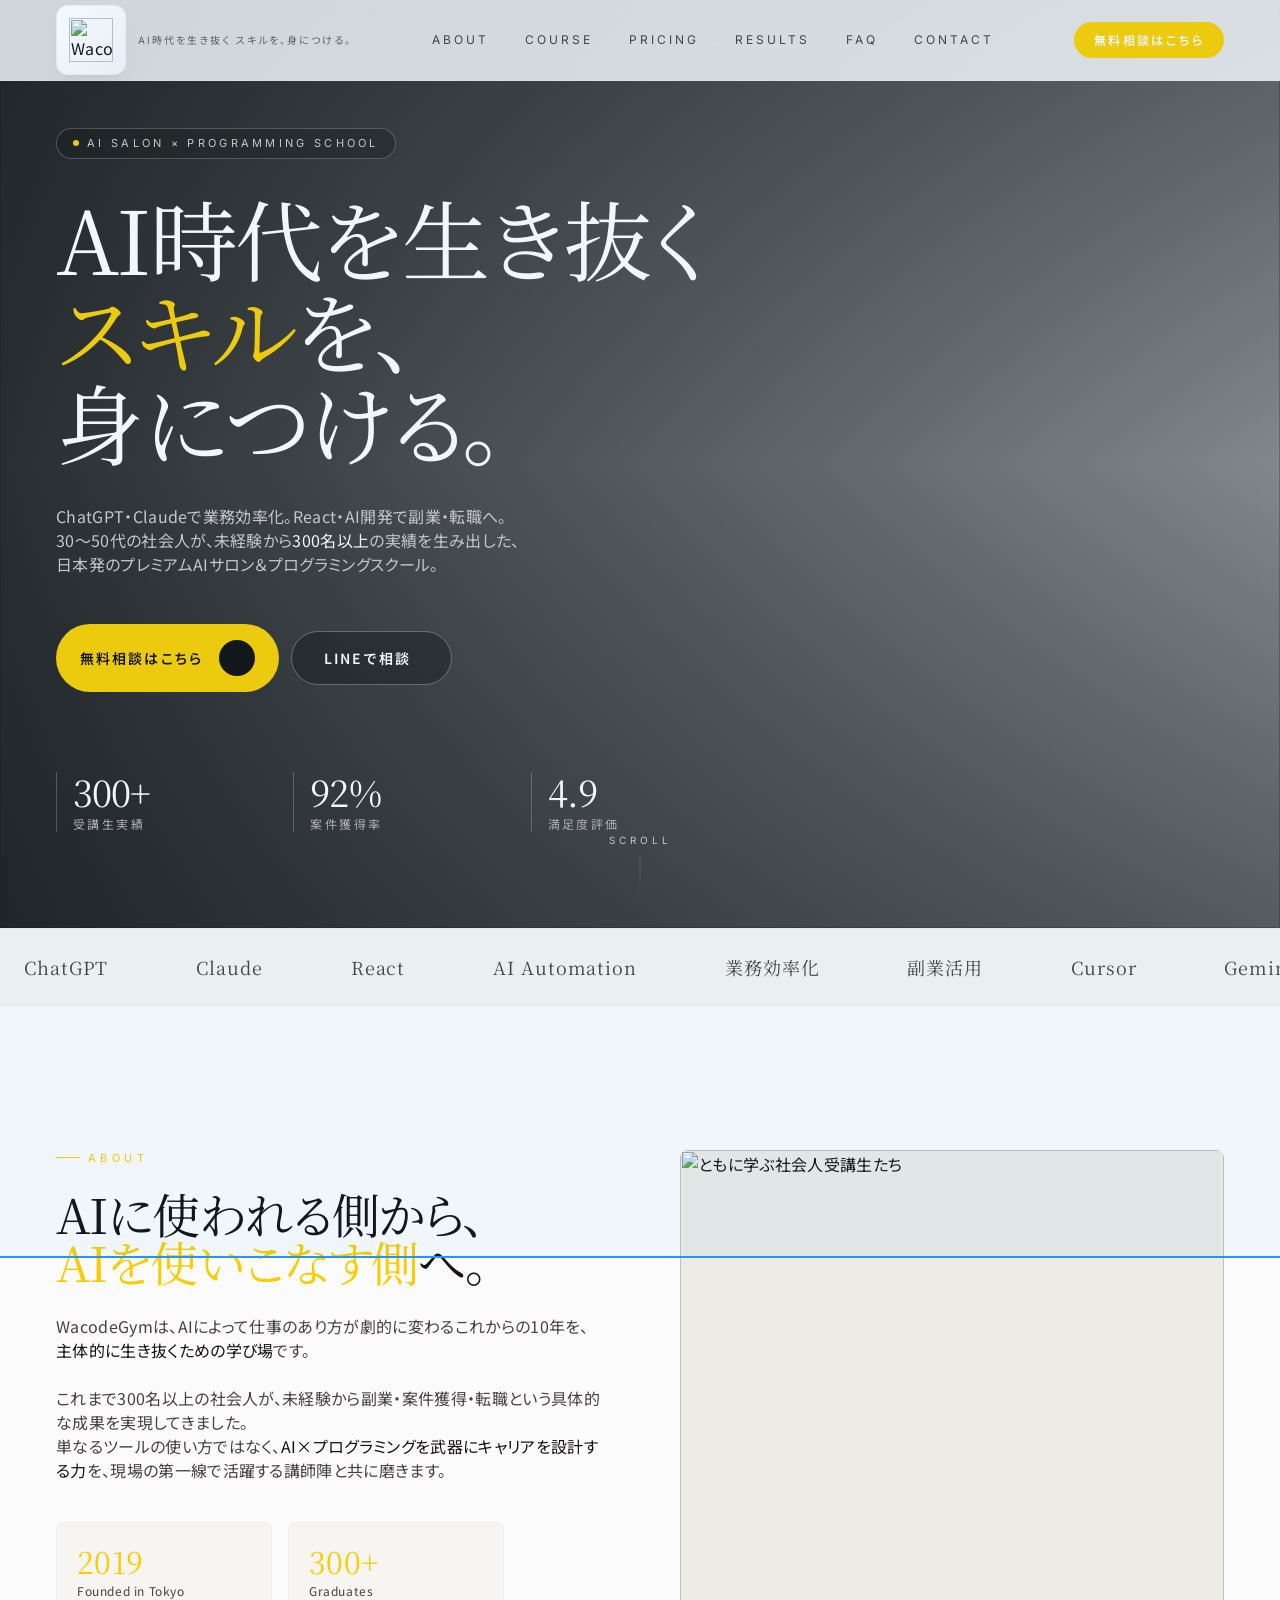
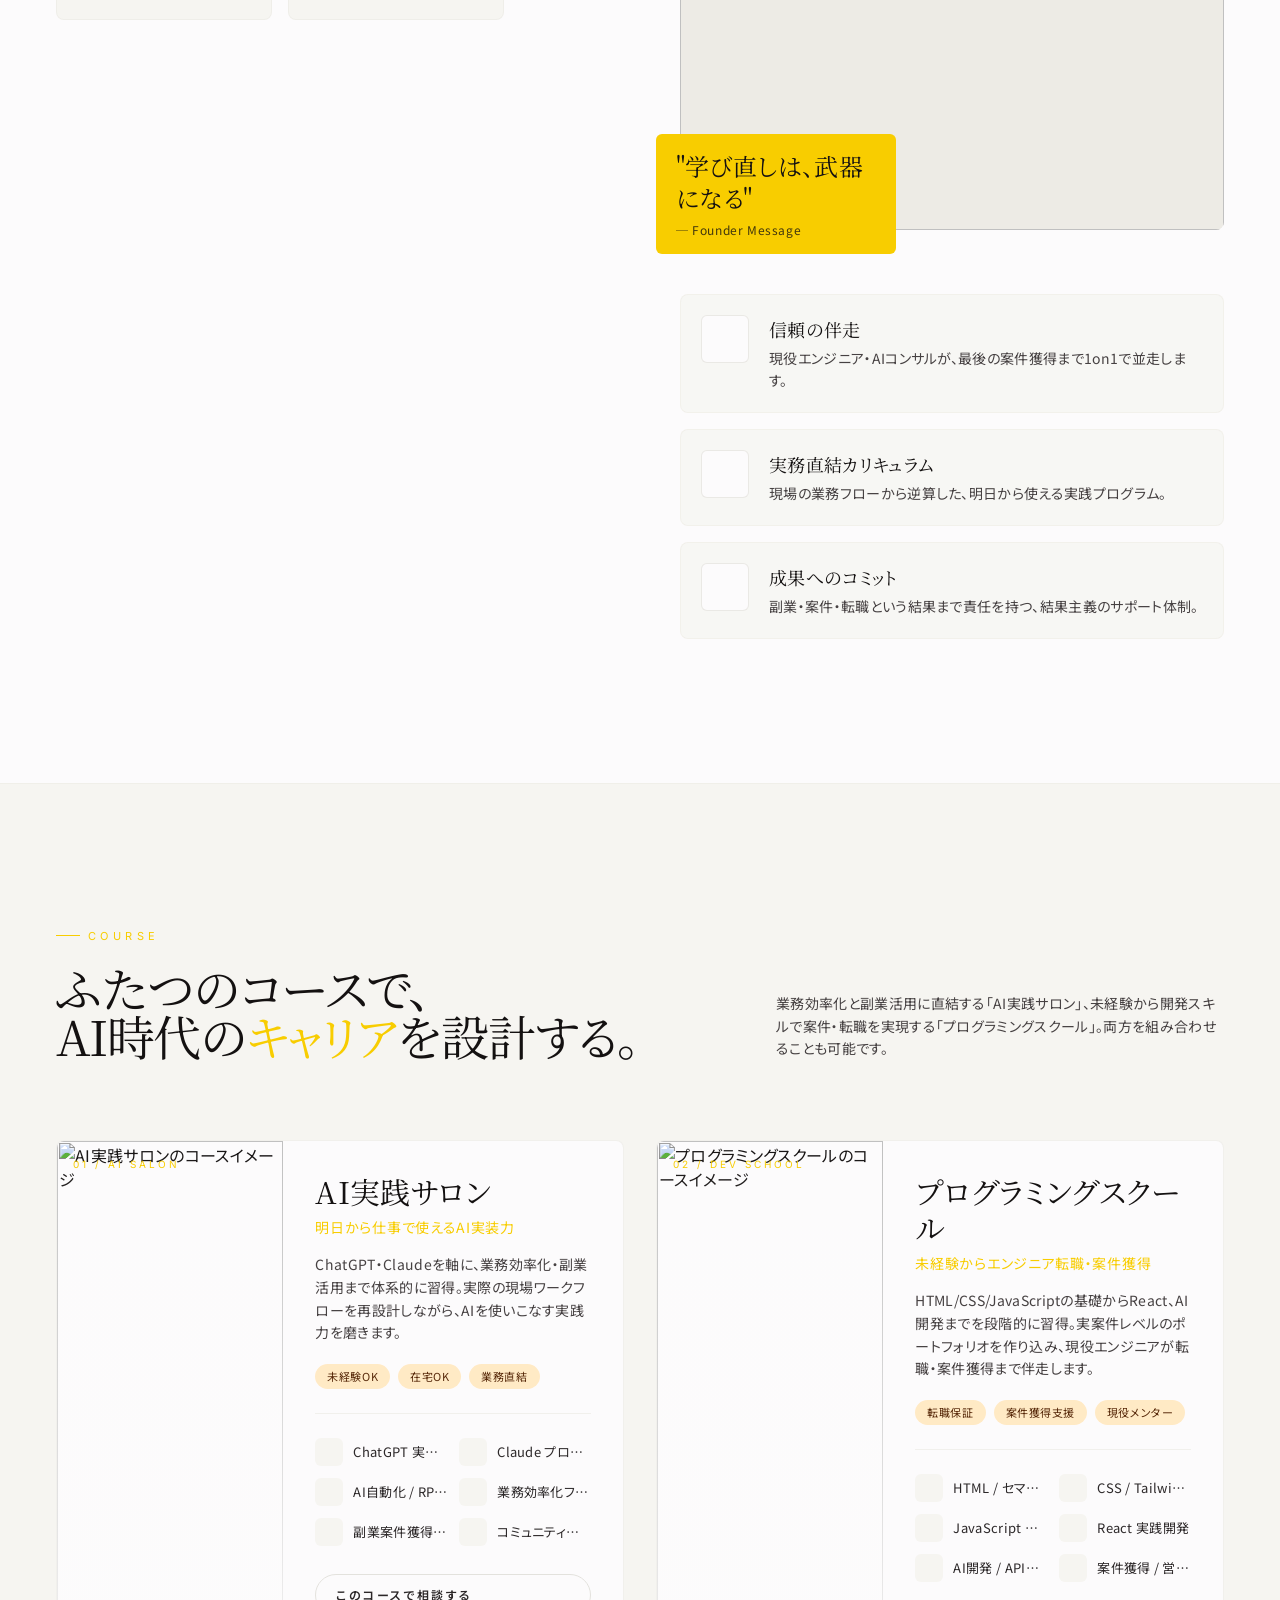
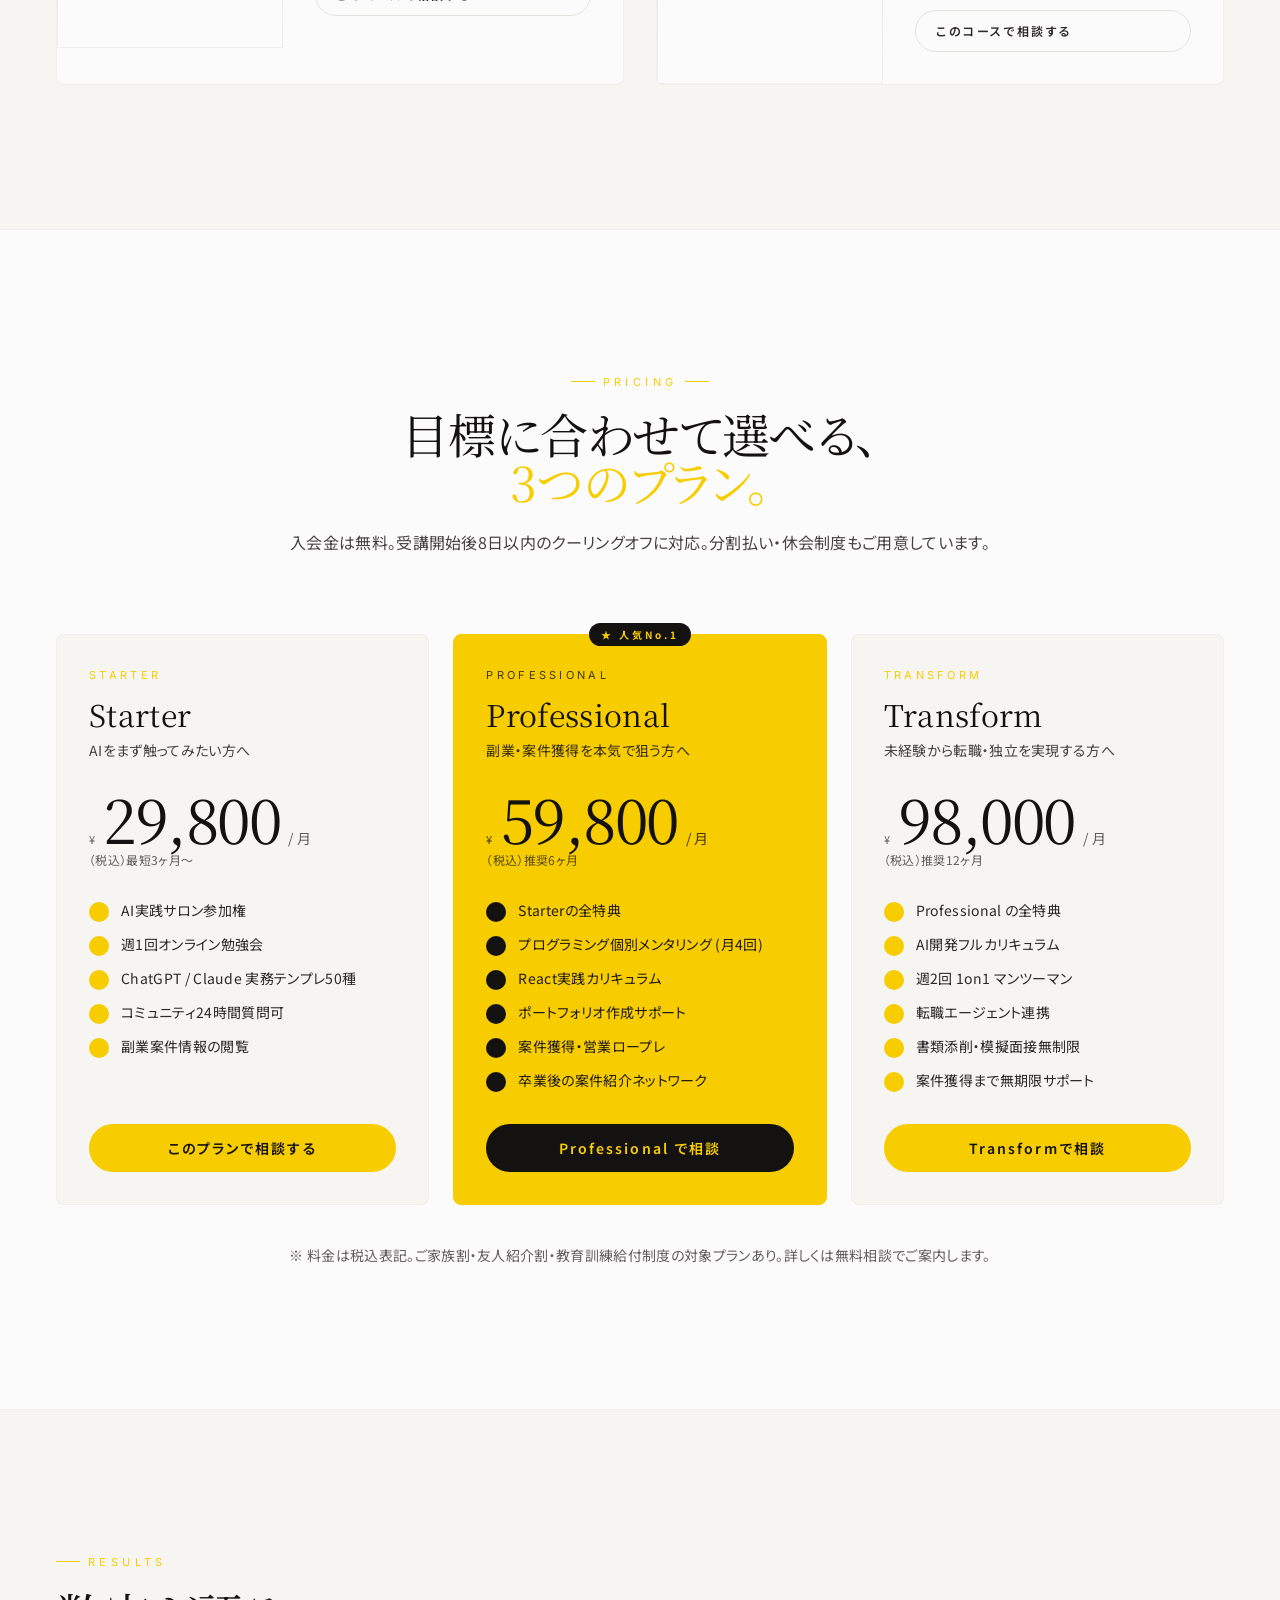
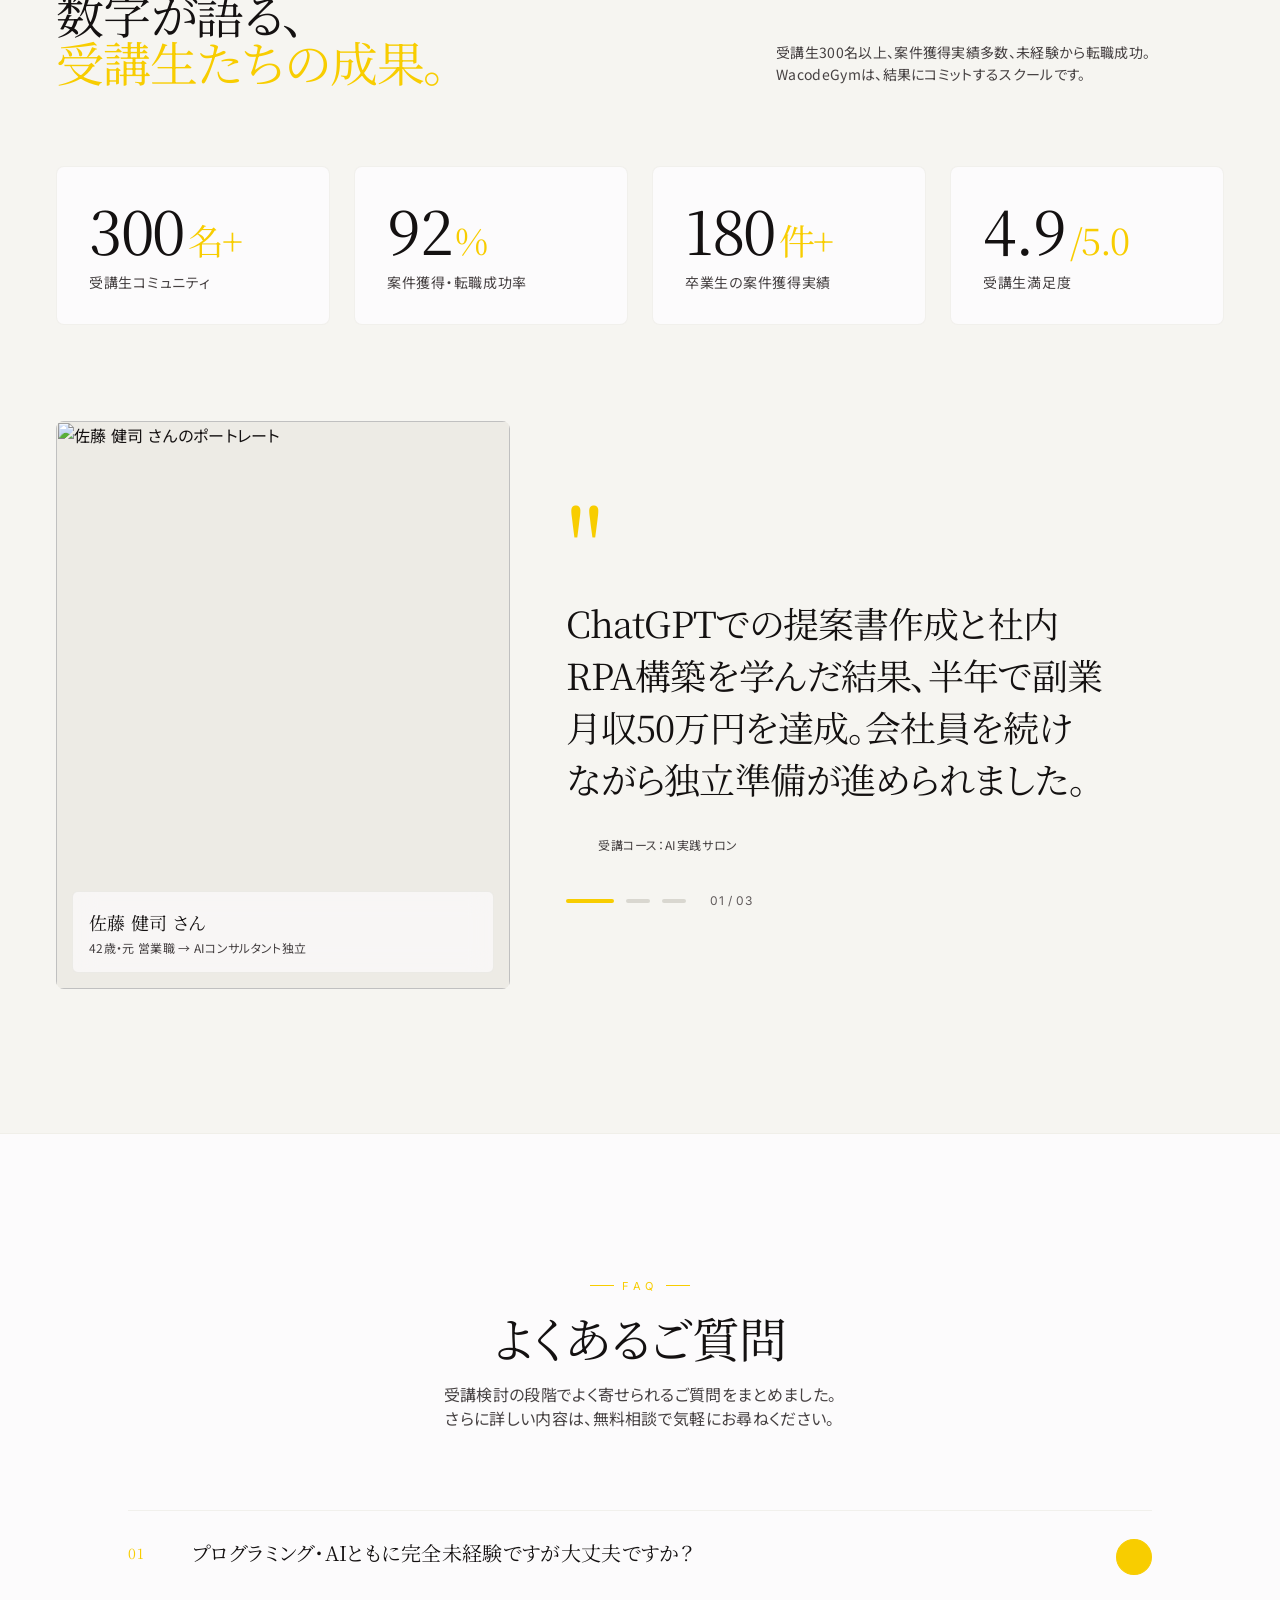
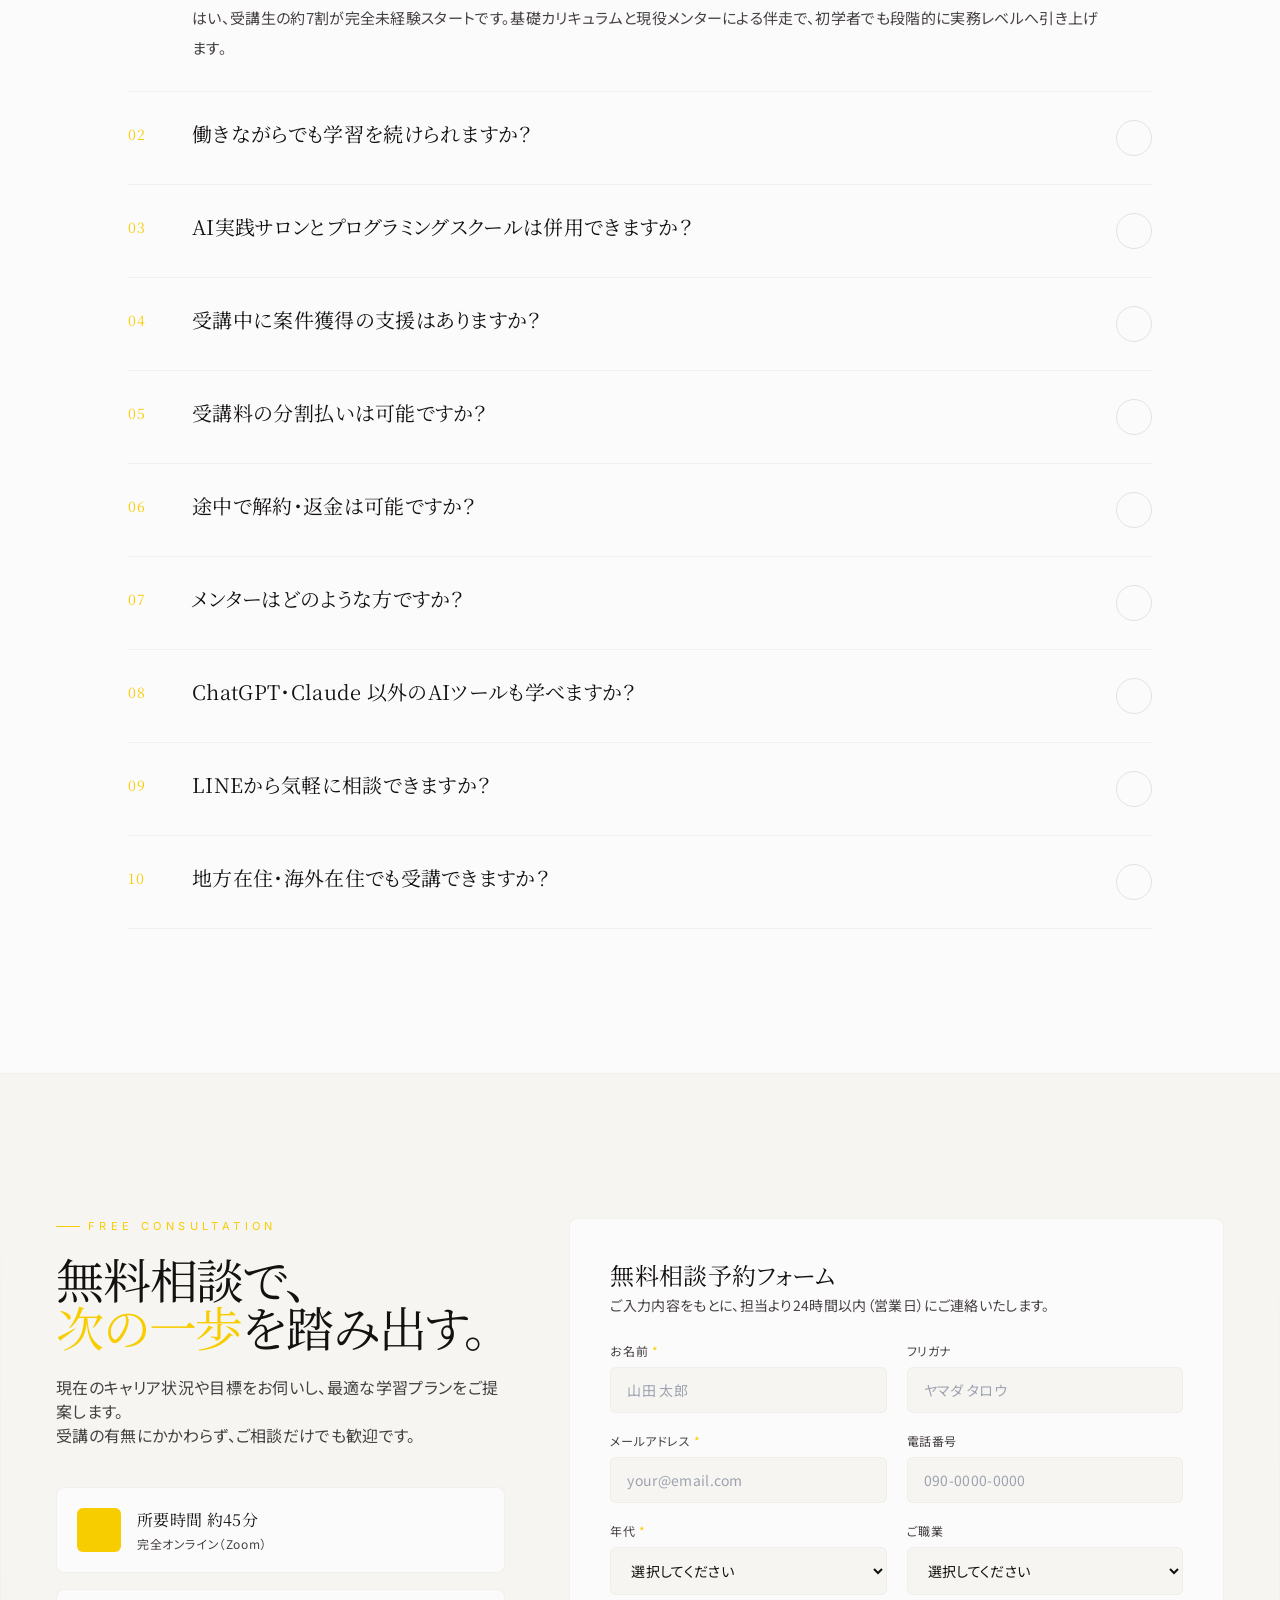
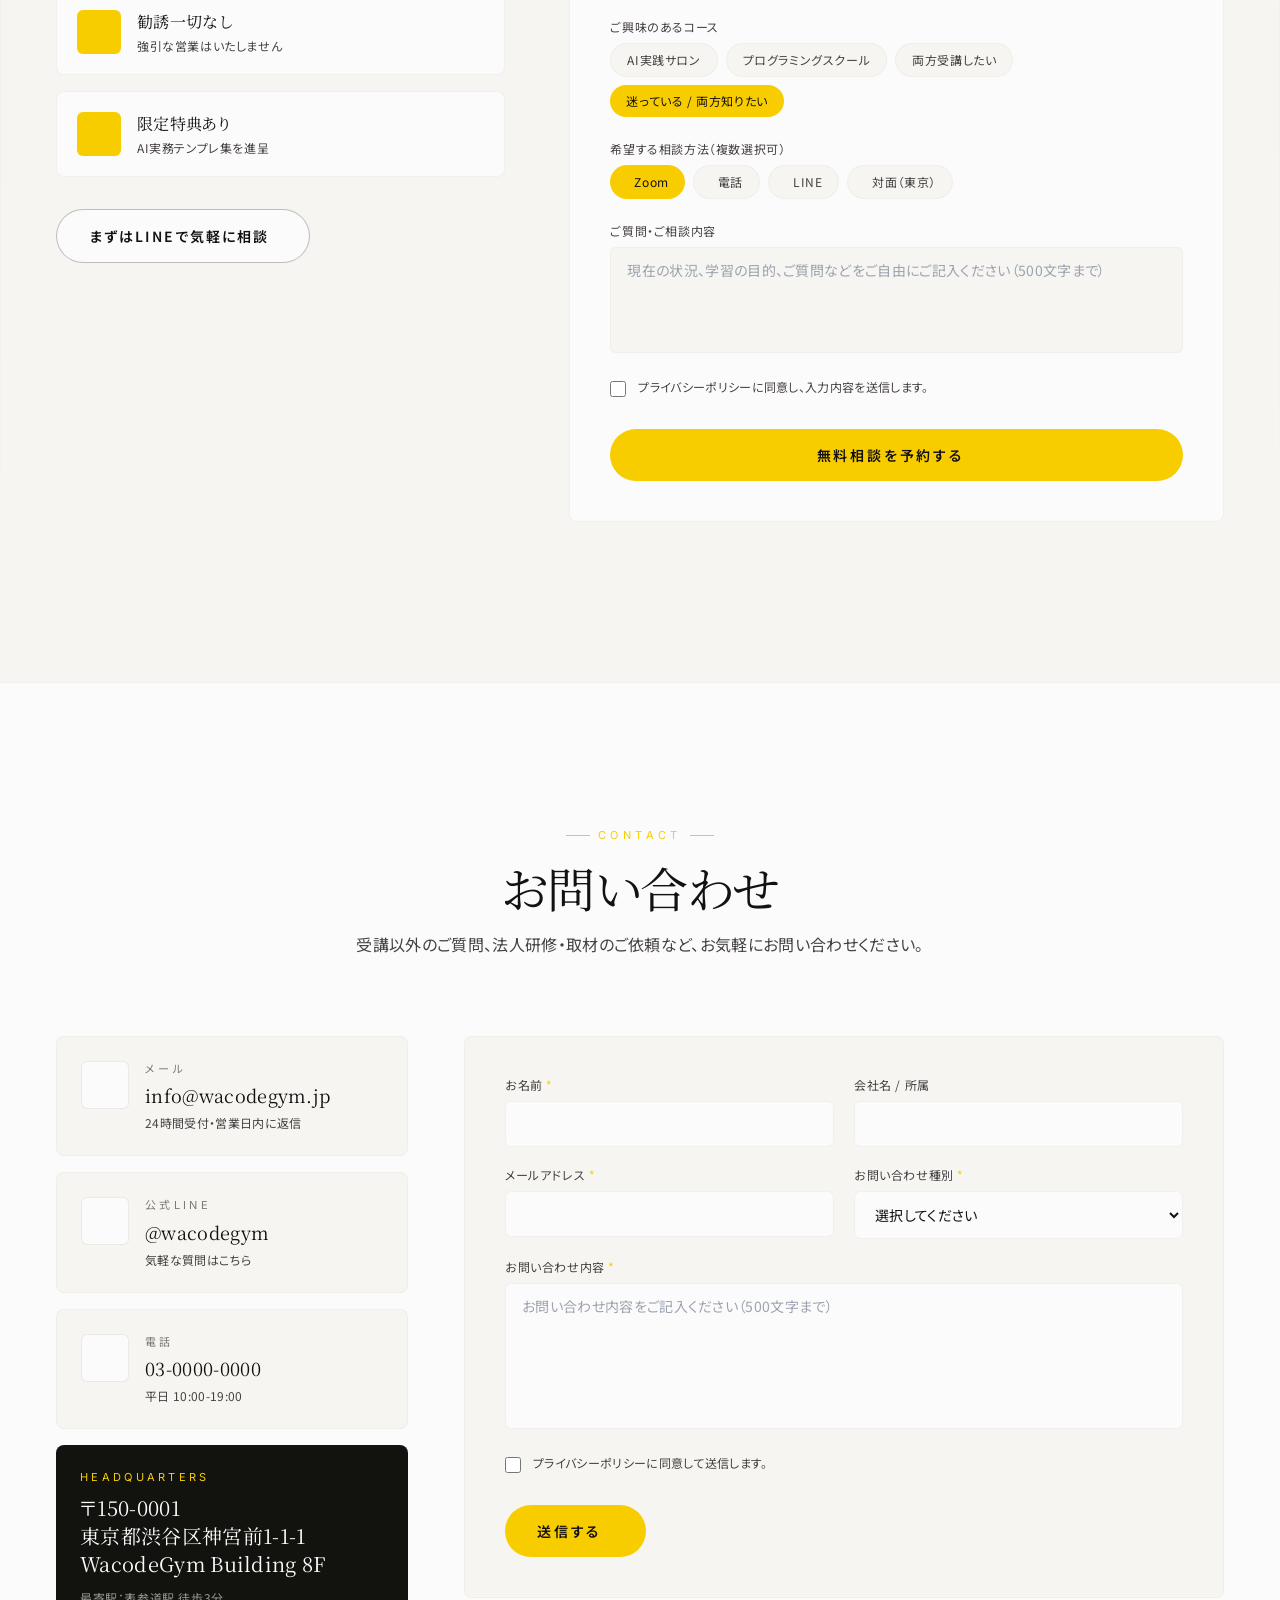
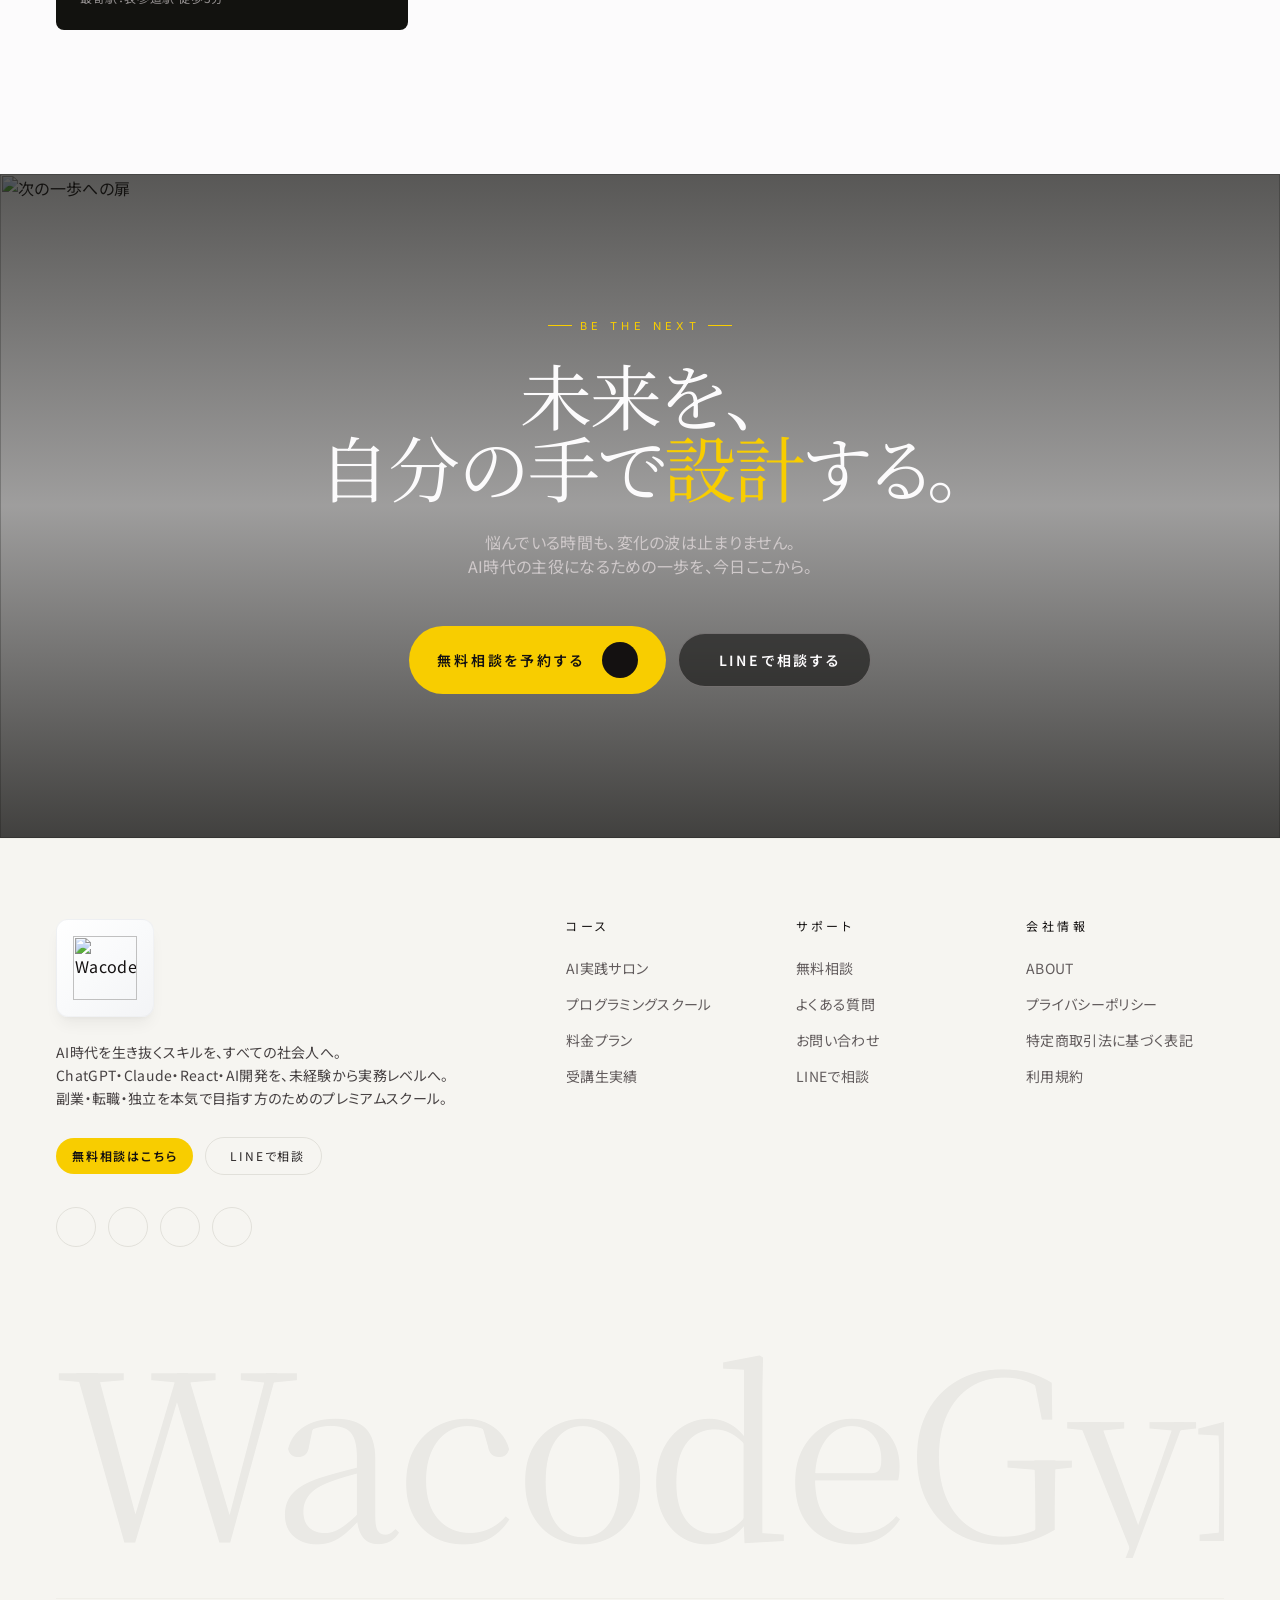
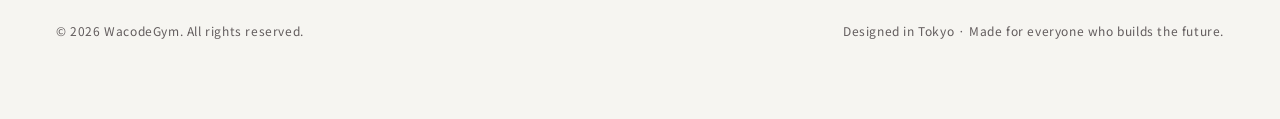
==== index.html @ 7df2c3c5 "init" ====
<html lang="ja" translate="no"><head>
    <meta charset="UTF-8">
    <link rel="icon" type="image/svg+xml" href="/vite.svg">
    <meta name="viewport" content="width=device-width, initial-scale=1.0">
    <title>WacodeGym｜AI実践サロン＆プログラミングスクール｜未経験から副業・転職へ</title>
    <meta name="description" content="WacodeGymは、30代〜50代の社会人向けAI実践サロン＆プログラミングスクール。ChatGPT・Claudeによる業務効率化、React・AI開発まで、未経験から副業・案件獲得・転職成功までを実績豊富な講師が伴走。無料相談受付中。">
    <meta name="keywords" content="WacodeGym,プログラミングスクール,ChatGPT,Claude,React,副業,業務効率化,AI開発,未経験,転職">
    <meta name="author" content="WacodeGym">
    <link rel="canonical" href="https://wacodegym.jp/">

    <meta property="og:type" content="website">
    <meta property="og:locale" content="ja_JP">
    <meta property="og:title" content="WacodeGym｜AI実践サロン＆プログラミングスクール">
    <meta property="og:description" content="AI時代を生き抜くスキルを身につける。ChatGPT / Claude / React / AI開発を実践レベルで学べる、社会人のための日本発プレミアムスクール。">
    <meta property="og:url" content="https://wacodegym.jp/">
    <meta name="twitter:card" content="summary_large_image">
    <meta name="twitter:title" content="WacodeGym｜AI時代を生き抜くスキルを身につける">
    <meta name="twitter:description" content="ChatGPT / Claude / React / AI開発。未経験から副業・転職へ。無料相談受付中。">

    <link rel="preconnect" href="https://fonts.googleapis.com">
    <link rel="preconnect" href="https://fonts.gstatic.com" crossorigin="">
    <link href="https://fonts.googleapis.com/css2?family=Noto+Sans+JP:wght@300;400;500;600;700;800;900&amp;family=Noto+Serif+JP:wght@300;500;700;900&amp;family=Inter:wght@300;400;500;600;700;800&amp;family=Pacifico&amp;display=swap" rel="stylesheet">
    <link rel="stylesheet" href="https://cdnjs.cloudflare.com/ajax/libs/font-awesome/6.4.0/css/all.min.css">
    <link rel="stylesheet" href="https://cdnjs.cloudflare.com/ajax/libs/remixicon/4.5.0/remixicon.min.css">

    <script type="application/ld+json">
    {
      "@context": "https://schema.org",
      "@graph": [
        {
          "@type": "WebSite",
          "name": "WacodeGym",
          "url": "https://wacodegym.jp/",
          "description": "AI実践サロン＆プログラミングスクール。未経験から副業・転職へ。受講生300名以上。"
        },
        {
          "@type": "LocalBusiness",
          "name": "WacodeGym",
          "description": "AI実践サロン＆プログラミングスクール。ChatGPT・Claude・React・AI開発を未経験から実務レベルで学習。",
          "url": "https://wacodegym.jp/",
          "telephone": "03-0000-0000",
          "email": "info@wacodegym.jp",
          "address": {
            "@type": "PostalAddress",
            "addressCountry": "JP",
            "addressRegion": "東京都",
            "addressLocality": "渋谷区",
            "streetAddress": "神宮前1-1-1 WacodeGym Building 8F",
            "postalCode": "150-0001"
          },
          "geo": {
            "@type": "GeoCoordinates",
            "latitude": 35.660344,
            "longitude": 139.705489
          },
          "openingHoursSpecification": [
            {
              "@type": "OpeningHoursSpecification",
              "dayOfWeek": ["Monday", "Tuesday", "Wednesday", "Thursday", "Friday"],
              "opens": "10:00",
              "closes": "19:00"
            }
          ],
          "priceRange": "¥",
          "areaServed": "日本全国",
          "sameAs": [
            "https://twitter.com/wacodegym",
            "https://www.youtube.com/wacodegym",
            "https://www.instagram.com/wacodegym",
            "https://line.me/ti/p/@wacodegym"
          ]
        }
      ]
    }
    </script>
        <meta name="readdy-project-version" content="c754dc1d58c0b66a583dcc92681f45ed:eec5fc1c55f0667cd4c3f8c62b620096:bedcb136c78e220e726f4f07a2aa47d02b0507a5977d1d1bfeb53e6d7b1d76bacbbbf8c3a2d442cdc91231dd5ec5b4dec65560bbf68a1080a98a85402bdc5ac359">
          <script type="module" crossorigin="" src="/preview/ce80d494-f945-48da-901f-ff71e288c6fa/10878845/assets/index-m92KmrUr.js"></script>
          <link rel="stylesheet" crossorigin="" href="/preview/ce80d494-f945-48da-901f-ff71e288c6fa/10878845/assets/index-SFpWWefH.css">
        <style id="highlight-overlay-style">
    .highlight-overlay {
      z-index: 2147483646;
      position: fixed;
      outline: 3px solid #2495FF;
      background-color: rgba(36, 149, 255, 0.05);
      pointer-events: all;
    }
    .selected-overlay {
      z-index: 2147483646;
      position: fixed;
      outline: 2px solid #2495FF;
      background-color: rgba(36, 149, 255, 0.05);
      pointer-events: all;
    }
    .selected-overlay.text-editing {
      pointer-events: none;
    }
    .context-menu-hover-overlay {
      z-index: 2147483645;
      position: fixed;
      outline: 2px dashed #2495FF;
      background-color: rgba(36, 149, 255, 0.1);
      pointer-events: none;
    }
    /* 移除 contenteditable 元素的默认边框 */
    [contenteditable="true"]:foc

us {
      outline: none;
    }
    .tag-element {
      position: absolute;
      top: -4px;
      width: fit-content;
      padding: 4px;
      font-size: 12px;
      color: #fff;
      background-color: #2495FF;
      border-radius: 4px;
      transform: translateY(-100%);
    }
    .tag-element.hidden {
      display: none;
    }
</style>
<link rel="stylesheet" href="style.css">
</head>
  <body>
    <div id="root" style=""><div class="min-h-screen bg-background-50 text-foreground-950" style=""><header class="fixed top-0 inset-x-0 z-50 transition-all duration-500 bg-background-50/85 backdrop-blur-xl border-b border-background-200/50" style=""><div class="px-4 md:px-10 lg:px-14" style=""><div class="h-20 sm:h-16 md:h-20 flex items-center justify-between" style=""><a href="#hero" class="flex items-center gap-2 sm:gap-3 cursor-pointer group"><div class="relative rounded-xl bg-gradient-to-br from-white via-gray-50 to-gray-100 p-2 md:p-3 shadow-lg shadow-black/5 border border-gray-200/50 shrink-0"><img alt="WacodeGym" class="h-9 md:h-11 w-auto object-contain" src="https://storage.readdy-site.link/project_files/ce80d494-f945-48da-901f-ff71e288c6fa/c79ed631-49cb-4a66-b5b4-a5a09496db87_WacodeGym_logo_A1.png?v=393e67d87ccb968411261f236a81c7e1"></div><div class="hidden sm:flex flex-col leading-tight"><span class="text-[10px] tracking-[0.2em] text-foreground-700 font-label">AI時代を生き抜く スキルを、身につける。</span></div><div class="flex sm:hidden flex-col leading-tight gap-0.5"><span class="text-[10px] tracking-[0.08em] text-foreground-700 font-label whitespace-nowrap">AI時代を生き抜く スキルを身につける</span><span class="text-[8px] tracking-[0.12em] text-foreground-500 font-label whitespace-nowrap">AI SALON × PROGRAMMING SCHOOL</span></div></a><nav class="hidden lg:flex items-center gap-9"><a href="#about" class="text-xs tracking-[0.25em] font-label text-foreground-800 hover:text-primary-500 transition-colors cursor-pointer whitespace-nowrap">ABOUT</a><a href="#courses" class="text-xs tracking-[0.25em] font-label text-foreground-800 hover:text-primary-500 transition-colors cursor-pointer whitespace-nowrap">COURSE</a><a href="#pricing" class="text-xs tracking-[0.25em] font-label text-foreground-800 hover:text-primary-500 transition-colors cursor-pointer whitespace-nowrap">PRICING</a><a href="#results" class="text-xs tracking-[0.25em] font-label text-foreground-800 hover:text-primary-500 transition-colors cursor-pointer whitespace-nowrap">RESULTS</a><a href="#faq" class="text-xs tracking-[0.25em] font-label text-foreground-800 hover:text-primary-500 transition-colors cursor-pointer whitespace-nowrap">FAQ</a><a href="#contact" class="text-xs tracking-[0.25em] font-label text-foreground-800 hover:text-primary-500 transition-colors cursor-pointer whitespace-nowrap">CONTACT</a></nav><div class="hidden lg:flex items-center gap-3"><a href="#consultation" class="px-5 py-2.5 rounded-full bg-primary-500 hover:bg-primary-400 text-background-50 text-xs tracking-[0.2em] font-semibold transition-all cursor-pointer whitespace-nowrap">無料相談はこちら</a></div><button type="button" aria-label="menu" class="lg:hidden w-10 h-10 flex items-center justify-center rounded-full border border-background-300 text-foreground-900 cursor-pointer"><i class="ri-menu-3-line text-xl"></i></button></div></div><div class="lg:hidden overflow-hidden transition-all duration-500 bg-background-50/95 backdrop-blur-xl max-h-0"><div class="px-6 py-6 flex flex-col gap-1"><a href="#about" class="py-3 border-b border-background-200/50 text-foreground-800 hover:text-primary-500 text-sm tracking-[0.2em] font-label cursor-pointer">ABOUT</a><a href="#courses" class="py-3 border-b border-background-200/50 text-foreground-800 hover:text-primary-500 text-sm tracking-[0.2em] font-label cursor-pointer">COURSE</a><a href="#pricing" class="py-3 border-b border-background-200/50 text-foreground-800 hover:text-primary-500 text-sm tracking-[0.2em] font-label cursor-pointer">PRICING</a><a href="#results" class="py-3 border-b border-background-200/50 text-foreground-800 hover:text-primary-500 text-sm tracking-[0.2em] font-label cursor-pointer">RESULTS</a><a href="#faq" class="py-3 border-b border-background-200/50 text-foreground-800 hover:text-primary-500 text-sm tracking-[0.2em] font-label cursor-pointer">FAQ</a><a href="#contact" class="py-3 border-b border-background-200/50 text-foreground-800 hover:text-primary-500 text-sm tracking-[0.2em] font-label cursor-pointer">CONTACT</a><a href="#consultation" class="mt-4 px-5 py-3 rounded-full bg-primary-500 text-background-50 text-sm font-semibold text-center cursor-pointer whitespace-nowrap">無料相談はこちら</a></div></div></header><main style=""><h1 class="sr-only">WacodeGym｜AI実践サロン＆プログラミングスクール</h1><section id="hero" class="relative min-h-screen w-full flex items-center overflow-hidden pt-24 pb-20 md:pt-32 md:pb-24" style=""><div class="absolute inset-0" style=""><img alt="AI時代を象徴する抽象的なニューラルネットワークビジュアル" class="w-full h-full object-cover object-top" src="https://readdy.ai/api/search-image?query=Ultra%20premium%20cinematic%20abstract%20visual%20of%20glowing%20golden%20neural%20network%20nodes%20floating%20in%20pure%20deep%20black%20space%2C%20minimalist%20futuristic%20technology%20art%20with%20soft%20amber%20particle%20glow%20and%20generous%20negative%20space%2C%20editorial%20Apple%20Tesla%20luxury%20brand%20aesthetic%20with%20moody%20atmosphere%20and%20subtle%20geometric%20light%20trails&amp;width=1920&amp;height=1200&amp;seq=hero-nexus-001&amp;orientation=landscape" style=""><div class="absolute inset-0 bg-gradient-to-b from-background-950/70 via-background-950/50 to-background-950/70" style=""></div><div class="absolute inset-0 bg-gradient-to-r from-background-950/80 via-background-950/40 to-transparent" style=""></div></div><div class="relative z-10 w-full px-4 md:px-10 lg:px-14" style=""><div class="max-w-5xl" style=""><div class="inline-flex items-center gap-2 px-4 py-1.5 rounded-full border border-foreground-300/30 backdrop-blur-sm bg-background-950/30 animate-fade-up"><span class="w-1.5 h-1.5 rounded-full bg-primary-500 animate-pulse"></span><span class="text-foreground-300 text-[11px] tracking-[0.3em] font-label">AI SALON × PROGRAMMING SCHOOL</span></div><h1 class="mt-6 md:mt-8 font-heading text-foreground-50 text-balance text-[42px] leading-[1.1] md:text-[88px] md:leading-[1.05] tracking-tight animate-fade-up" style="animation-delay: 0.1s;" data-change-id="cid-1781257300700-y8yyqu" contenteditable="false">AI時代を生き抜く<br><span class="text-primary-500" data-change-id="cid-1781257302661-9pihxj" contenteditable="false">スキル</span>を、<br>身につける。</h1><p class="mt-7 md:mt-9 max-w-2xl text-foreground-300 text-sm md:text-base leading-relaxed animate-fade-up" style="animation-delay: 0.2s;" data-change-id="cid-1781257290810-k1ku2q" contenteditable="false">ChatGPT・Claudeで業務効率化。React・AI開発で副業・転職へ。<br class="hidden md:block">30〜50代の社会人が、未経験から<span class="text-foreground-50" data-change-id="cid-1781257298853-keo1k0" contenteditable="false">300名以上</span>の実績を生み出した、<br class="hidden md:block">日本発のプレミアムAIサロン＆プログラミングスクール。</p><div class="mt-10 md:mt-12 flex flex-col sm:flex-row items-stretch sm:items-center gap-3 animate-fade-up" style="animation-delay: 0.3s;"><button type="button" class="group inline-flex items-center justify-between gap-4 px-6 py-4 rounded-full bg-primary-500 hover:bg-primary-400 text-foreground-950 transition-all cursor-pointer whitespace-nowrap"><span class="text-sm font-semibold tracking-[0.15em]">無料相談はこちら</span><span class="w-9 h-9 flex items-center justify-center rounded-full bg-foreground-950 text-primary-500 group-hover:translate-x-0.5 transition-transform"><i class="ri-arrow-right-up-line text-base"></i></span></button><a href="#" class="group inline-flex items-center justify-between gap-4 px-6 py-4 rounded-full border border-foreground-300/40 hover:border-primary-500 text-foreground-50 transition-all cursor-pointer whitespace-nowrap bg-background-950/40 backdrop-blur-sm"><span class="inline-flex items-center gap-2"><i class="ri-line-fill text-lg text-[#06C755]"></i><span class="text-sm font-semibold tracking-[0.15em]">LINEで相談</span></span><i class="ri-arrow-right-line text-base text-foreground-300 group-hover:text-primary-500"></i></a></div><div class="mt-14 md:mt-20 grid grid-cols-3 gap-4 md:gap-10 max-w-2xl animate-fade-up" style="animation-delay: 0.4s;"><div class="border-l border-foreground-300/30 pl-4"><div class="font-heading text-foreground-50 text-2xl md:text-4xl tracking-tight">300+</div><div class="text-foreground-400 text-[11px] md:text-xs tracking-[0.2em] mt-1">受講生実績</div></div><div class="border-l border-foreground-300/30 pl-4"><div class="font-heading text-foreground-50 text-2xl md:text-4xl tracking-tight">92%</div><div class="text-foreground-400 text-[11px] md:text-xs tracking-[0.2em] mt-1">案件獲得率</div></div><div class="border-l border-foreground-300/30 pl-4"><div class="font-heading text-foreground-50 text-2xl md:text-4xl tracking-tight">4.9</div><div class="text-foreground-400 text-[11px] md:text-xs tracking-[0.2em] mt-1">満足度評価</div></div></div></div></div><div class="absolute bottom-8 left-1/2 -translate-x-1/2 z-10 flex flex-col items-center gap-2 text-foreground-300"><span class="text-[10px] tracking-[0.4em] font-label">SCROLL</span><div class="w-px h-10 bg-gradient-to-b from-foreground-700 to-transparent"></div></div></section><div class="relative bg-background-100 border-y border-background-200/60 overflow-hidden"><div class="flex animate-marquee py-5 md:py-6 whitespace-nowrap"><div class="flex items-center gap-10 px-6 text-foreground-800"><span class="font-heading tracking-wider text-base md:text-lg">ChatGPT</span><i class="ri-asterisk text-primary-500 text-sm"></i></div><div class="flex items-center gap-10 px-6 text-foreground-800"><span class="font-heading tracking-wider text-base md:text-lg">Claude</span><i class="ri-asterisk text-primary-500 text-sm"></i></div><div class="flex items-center gap-10 px-6 text-foreground-800"><span class="font-heading tracking-wider text-base md:text-lg">React</span><i class="ri-asterisk text-primary-500 text-sm"></i></div><div class="flex items-center gap-10 px-6 text-foreground-800"><span class="font-heading tracking-wider text-base md:text-lg">AI Automation</span><i class="ri-asterisk text-primary-500 text-sm"></i></div><div class="flex items-center gap-10 px-6 text-foreground-800"><span class="font-heading tracking-wider text-base md:text-lg">業務効率化</span><i class="ri-asterisk text-primary-500 text-sm"></i></div><div class="flex items-center gap-10 px-6 text-foreground-800"><span class="font-heading tracking-wider text-base md:text-lg">副業活用</span><i class="ri-asterisk text-primary-500 text-sm"></i></div><div class="flex items-center gap-10 px-6 text-foreground-800"><span class="font-heading tracking-wider text-base md:text-lg">Cursor</span><i class="ri-asterisk text-primary-500 text-sm"></i></div><div class="flex items-center gap-10 px-6 text-foreground-800"><span class="font-heading tracking-wider text-base md:text-lg">Gemini</span><i class="ri-asterisk text-primary-500 text-sm"></i></div><div class="flex items-center gap-10 px-6 text-foreground-800"><span class="font-heading tracking-wider text-base md:text-lg">Notion AI</span><i class="ri-asterisk text-primary-500 text-sm"></i></div><div class="flex items-center gap-10 px-6 text-foreground-800"><span class="font-heading tracking-wider text-base md:text-lg">案件獲得支援</span><i class="ri-asterisk text-primary-500 text-sm"></i></div><div class="flex items-center gap-10 px-6 text-foreground-800"><span class="font-heading tracking-wider text-base md:text-lg">未経験OK</span><i class="ri-asterisk text-primary-500 text-sm"></i></div><div class="flex items-center gap-10 px-6 text-foreground-800"><span class="font-heading tracking-wider text-base md:text-lg">完全オンライン</span><i class="ri-asterisk text-primary-500 text-sm"></i></div><div class="flex items-center gap-10 px-6 text-foreground-800"><span class="font-heading tracking-wider text-base md:text-lg">ChatGPT</span><i class="ri-asterisk text-primary-500 text-sm"></i></div><div class="flex items-center gap-10 px-6 text-foreground-800"><span class="font-heading tracking-wider text-base md:text-lg">Claude</span><i class="ri-asterisk text-primary-500 text-sm"></i></div><div class="flex items-center gap-10 px-6 text-foreground-800"><span class="font-heading tracking-wider text-base md:text-lg">React</span><i class="ri-asterisk text-primary-500 text-sm"></i></div><div class="flex items-center gap-10 px-6 text-foreground-800"><span class="font-heading tracking-wider text-base md:text-lg">AI Automation</span><i class="ri-asterisk text-primary-500 text-sm"></i></div><div class="flex items-center gap-10 px-6 text-foreground-800"><span class="font-heading tracking-wider text-base md:text-lg">業務効率化</span><i class="ri-asterisk text-primary-500 text-sm"></i></div><div class="flex items-center gap-10 px-6 text-foreground-800"><span class="font-heading tracking-wider text-base md:text-lg">副業活用</span><i class="ri-asterisk text-primary-500 text-sm"></i></div><div class="flex items-center gap-10 px-6 text-foreground-800"><span class="font-heading tracking-wider text-base md:text-lg">Cursor</span><i class="ri-asterisk text-primary-500 text-sm"></i></div><div class="flex items-center gap-10 px-6 text-foreground-800"><span class="font-heading tracking-wider text-base md:text-lg">Gemini</span><i class="ri-asterisk text-primary-500 text-sm"></i></div><div class="flex items-center gap-10 px-6 text-foreground-800"><span class="font-heading tracking-wider text-base md:text-lg">Notion AI</span><i class="ri-asterisk text-primary-500 text-sm"></i></div><div class="flex items-center gap-10 px-6 text-foreground-800"><span class="font-heading tracking-wider text-base md:text-lg">案件獲得支援</span><i class="ri-asterisk text-primary-500 text-sm"></i></div><div class="flex items-center gap-10 px-6 text-foreground-800"><span class="font-heading tracking-wider text-base md:text-lg">未経験OK</span><i class="ri-asterisk text-primary-500 text-sm"></i></div><div class="flex items-center gap-10 px-6 text-foreground-800"><span class="font-heading tracking-wider text-base md:text-lg">完全オンライン</span><i class="ri-asterisk text-primary-500 text-sm"></i></div></div></div><section id="about" class="relative bg-background-50 py-24 md:py-36 overflow-hidden"><div class="px-4 md:px-10 lg:px-14"><div class="max-w-7xl mx-auto"><div class="flex flex-col lg:flex-row gap-12 lg:gap-20"><div class="lg:w-1/2"><div class="inline-flex items-center gap-2 text-primary-500 text-[11px] tracking-[0.4em] font-label"><span class="w-6 h-px bg-primary-500"></span>ABOUT</div><h2 class="mt-6 font-heading text-foreground-950 text-3xl md:text-5xl leading-[1.2] tracking-tight text-balance">AIに使われる側から、<br><span class="text-primary-500">AIを使いこなす側</span>へ。</h2><p class="mt-7 text-foreground-800 text-sm md:text-base leading-loose">WacodeGymは、AIによって仕事のあり方が劇的に変わるこれからの10年を、<span class="text-foreground-950">主体的に生き抜くための学び場</span>です。<br><br>これまで300名以上の社会人が、未経験から副業・案件獲得・転職という具体的な成果を実現してきました。<br>単なるツールの使い方ではなく、<span class="text-foreground-950">AI×プログラミングを武器にキャリアを設計する力</span>を、現場の第一線で活躍する講師陣と共に磨きます。</p><div class="mt-10 grid grid-cols-2 gap-4 max-w-md"><div class="rounded-lg bg-background-100 border border-background-200/70 p-5"><div class="text-primary-500 font-heading text-3xl">2019</div><div class="text-foreground-800 text-xs tracking-wider mt-1">Founded in Tokyo</div></div><div class="rounded-lg bg-background-100 border border-background-200/70 p-5"><div class="text-primary-500 font-heading text-3xl">300+</div><div class="text-foreground-800 text-xs tracking-wider mt-1">Graduates</div></div></div></div><div class="lg:w-1/2"><div class="relative"><div class="aspect-[4/5] w-full overflow-hidden rounded-lg bg-background-200"><img alt="ともに学ぶ社会人受講生たち" class="w-full h-full object-cover object-top" src="https://readdy.ai/api/search-image?query=Cinematic%20editorial%20portrait%20of%20a%20diverse%20group%20of%20Japanese%20business%20professionals%20in%20their%2030s%20to%2050s%20collaborating%20around%20a%20sleek%20laptop%2C%20deep%20pure%20black%20studio%20background%20with%20warm%20amber%20golden%20rim%20lighting%2C%20minimalist%20luxury%20premium%20technology%20brand%20photography%20with%20Apple%20Tesla%20aesthetic%20and%20serious%20professional%20mood&amp;width=1100&amp;height=1350&amp;seq=about-team-001&amp;orientation=portrait"></div><div class="absolute -bottom-6 -left-2 md:-left-6 bg-primary-500 text-foreground-950 px-5 py-4 rounded-md max-w-[240px]"><div class="font-heading text-xl md:text-2xl leading-tight">"学び直しは、武器になる"</div><div class="text-xs mt-2 opacity-80 tracking-wider">─ Founder Message</div></div></div><div class="mt-16 space-y-4"><div class="flex items-start gap-5 p-5 rounded-lg bg-background-100/70 border border-background-200/60 hover:border-primary-500/60 transition-colors"><div class="w-12 h-12 flex items-center justify-center rounded-md bg-background-50 border border-background-300/50 text-primary-500 shrink-0"><i class="ri-shield-star-line text-xl"></i></div><div><h3 class="font-heading text-foreground-950 text-lg">信頼の伴走</h3><p class="text-foreground-800 text-sm leading-relaxed mt-1">現役エンジニア・AIコンサルが、最後の案件獲得まで1on1で並走します。</p></div></div><div class="flex items-start gap-5 p-5 rounded-lg bg-background-100/70 border border-background-200/60 hover:border-primary-500/60 transition-colors"><div class="w-12 h-12 flex items-center justify-center rounded-md bg-background-50 border border-background-300/50 text-primary-500 shrink-0"><i class="ri-compass-3-line text-xl"></i></div><div><h3 class="font-heading text-foreground-950 text-lg">実務直結カリキュラム</h3><p class="text-foreground-800 text-sm leading-relaxed mt-1">現場の業務フローから逆算した、明日から使える実践プログラム。</p></div></div><div class="flex items-start gap-5 p-5 rounded-lg bg-background-100/70 border border-background-200/60 hover:border-primary-500/60 transition-colors"><div class="w-12 h-12 flex items-center justify-center rounded-md bg-background-50 border border-background-300/50 text-primary-500 shrink-0"><i class="ri-rocket-2-line text-xl"></i></div><div><h3 class="font-heading text-foreground-950 text-lg">成果へのコミット</h3><p class="text-foreground-800 text-sm leading-relaxed mt-1">副業・案件・転職という結果まで責任を持つ、結果主義のサポート体制。</p></div></div></div></div></div></div></div></section><section id="courses" class="relative bg-background-100 py-24 md:py-36 border-y border-background-200/60" data-product-shop="true"><div class="px-4 md:px-10 lg:px-14"><div class="max-w-7xl mx-auto"><div class="flex flex-col md:flex-row md:items-end md:justify-between gap-6 mb-14 md:mb-20"><div><div class="inline-flex items-center gap-2 text-primary-500 text-[11px] tracking-[0.4em] font-label"><span class="w-6 h-px bg-primary-500"></span>COURSE</div><h2 class="mt-5 font-heading text-foreground-950 text-3xl md:text-5xl leading-[1.15] tracking-tight">ふたつのコースで、<br>AI時代の<span class="text-primary-500">キャリア</span>を設計する。</h2></div><p class="max-w-md text-foreground-800 text-sm leading-relaxed">業務効率化と副業活用に直結する「AI実践サロン」、未経験から開発スキルで案件・転職を実現する「プログラミングスクール」。両方を組み合わせることも可能です。</p></div><div class="grid grid-cols-1 lg:grid-cols-2 gap-6 md:gap-8"><article class="group relative rounded-lg overflow-hidden bg-background-50 border border-background-200/70 hover:border-primary-500/70 transition-all"><div class="grid grid-cols-1 sm:grid-cols-5"><div class="sm:col-span-2 relative h-64 sm:h-auto overflow-hidden"><img alt="AI実践サロンのコースイメージ" class="w-full h-full object-cover object-top group-hover:scale-[1.03] transition-transform duration-700" src="https://readdy.ai/api/search-image?query=Premium%20minimalist%20studio%20portrait%20of%20a%20Japanese%20business%20professional%20interacting%20with%20holographic%20AI%20chat%20interface%2C%20deep%20jet%20black%20background%20with%20subtle%20amber%20rim%20lighting%2C%20cinematic%20editorial%20technology%20photography%20with%20clean%20negative%20space%20and%20futuristic%20yet%20elegant%20mood&amp;width=900&amp;height=1100&amp;seq=course-ai-salon-01&amp;orientation=portrait"><div class="absolute inset-0 bg-gradient-to-t from-background-50/80 to-transparent"></div><div class="absolute top-4 left-4 text-[10px] tracking-[0.3em] text-primary-500 font-label">01 / AI SALON</div></div><div class="sm:col-span-3 p-6 md:p-8 flex flex-col"><h3 class="font-heading text-foreground-950 text-2xl md:text-3xl leading-tight">AI実践サロン</h3><p class="mt-2 text-primary-500 text-sm tracking-wider">明日から仕事で使えるAI実装力</p><p class="mt-4 text-foreground-800 text-sm leading-relaxed">ChatGPT・Claudeを軸に、業務効率化・副業活用まで体系的に習得。実際の現場ワークフローを再設計しながら、AIを使いこなす実践力を磨きます。</p><div class="mt-5 flex flex-wrap gap-2"><span class="px-3 py-1 rounded-full bg-accent-100/80 text-accent-900 text-[11px] tracking-wider">未経験OK</span><span class="px-3 py-1 rounded-full bg-accent-100/80 text-accent-900 text-[11px] tracking-wider">在宅OK</span><span class="px-3 py-1 rounded-full bg-accent-100/80 text-accent-900 text-[11px] tracking-wider">業務直結</span></div><div class="mt-6 pt-6 border-t border-background-200/70 grid grid-cols-2 gap-3"><div class="flex items-center gap-2.5 text-foreground-900 text-xs md:text-[13px]"><span class="w-7 h-7 flex items-center justify-center rounded-md bg-background-100 text-primary-500 shrink-0"><i class="ri-openai-fill text-sm"></i></span><span class="truncate">ChatGPT 実務活用</span></div><div class="flex items-center gap-2.5 text-foreground-900 text-xs md:text-[13px]"><span class="w-7 h-7 flex items-center justify-center rounded-md bg-background-100 text-primary-500 shrink-0"><i class="ri-quill-pen-line text-sm"></i></span><span class="truncate">Claude プロンプト設計</span></div><div class="flex items-center gap-2.5 text-foreground-900 text-xs md:text-[13px]"><span class="w-7 h-7 flex items-center justify-center rounded-md bg-background-100 text-primary-500 shrink-0"><i class="ri-robot-2-line text-sm"></i></span><span class="truncate">AI自動化 / RPA連携</span></div><div class="flex items-center gap-2.5 text-foreground-900 text-xs md:text-[13px]"><span class="w-7 h-7 flex items-center justify-center rounded-md bg-background-100 text-primary-500 shrink-0"><i class="ri-line-chart-line text-sm"></i></span><span class="truncate">業務効率化フレーム</span></div><div class="flex items-center gap-2.5 text-foreground-900 text-xs md:text-[13px]"><span class="w-7 h-7 flex items-center justify-center rounded-md bg-background-100 text-primary-500 shrink-0"><i class="ri-suitcase-line text-sm"></i></span><span class="truncate">副業案件獲得サポート</span></div><div class="flex items-center gap-2.5 text-foreground-900 text-xs md:text-[13px]"><span class="w-7 h-7 flex items-center justify-center rounded-md bg-background-100 text-primary-500 shrink-0"><i class="ri-team-line text-sm"></i></span><span class="truncate">コミュニティ運営参加</span></div></div><button type="button" class="mt-7 inline-flex items-center justify-between gap-3 px-5 py-3 rounded-full border border-background-300/70 hover:border-primary-500 hover:bg-primary-500 hover:text-foreground-950 text-foreground-900 text-xs tracking-[0.2em] font-semibold transition-all cursor-pointer whitespace-nowrap">このコースで相談する<i class="ri-arrow-right-up-line"></i></button></div></div></article><article class="group relative rounded-lg overflow-hidden bg-background-50 border border-background-200/70 hover:border-primary-500/70 transition-all"><div class="grid grid-cols-1 sm:grid-cols-5"><div class="sm:col-span-2 relative h-64 sm:h-auto overflow-hidden"><img alt="プログラミングスクールのコースイメージ" class="w-full h-full object-cover object-top group-hover:scale-[1.03] transition-transform duration-700" src="https://readdy.ai/api/search-image?query=Premium%20minimalist%20editorial%20photograph%20of%20a%20sleek%20laptop%20displaying%20clean%20code%20editor%20on%20a%20deep%20black%20marble%20desk%2C%20warm%20golden%20accent%20light%20from%20one%20side%2C%20cinematic%20luxury%20technology%20photography%20with%20strong%20negative%20space%20and%20modern%20Japanese%20aesthetic&amp;width=900&amp;height=1100&amp;seq=course-dev-school-01&amp;orientation=portrait"><div class="absolute inset-0 bg-gradient-to-t from-background-50/80 to-transparent"></div><div class="absolute top-4 left-4 text-[10px] tracking-[0.3em] text-primary-500 font-label">02 / DEV SCHOOL</div></div><div class="sm:col-span-3 p-6 md:p-8 flex flex-col"><h3 class="font-heading text-foreground-950 text-2xl md:text-3xl leading-tight">プログラミングスクール</h3><p class="mt-2 text-primary-500 text-sm tracking-wider">未経験からエンジニア転職・案件獲得</p><p class="mt-4 text-foreground-800 text-sm leading-relaxed">HTML/CSS/JavaScriptの基礎からReact、AI開発までを段階的に習得。実案件レベルのポートフォリオを作り込み、現役エンジニアが転職・案件獲得まで伴走します。</p><div class="mt-5 flex flex-wrap gap-2"><span class="px-3 py-1 rounded-full bg-accent-100/80 text-accent-900 text-[11px] tracking-wider">転職保証</span><span class="px-3 py-1 rounded-full bg-accent-100/80 text-accent-900 text-[11px] tracking-wider">案件獲得支援</span><span class="px-3 py-1 rounded-full bg-accent-100/80 text-accent-900 text-[11px] tracking-wider">現役メンター</span></div><div class="mt-6 pt-6 border-t border-background-200/70 grid grid-cols-2 gap-3"><div class="flex items-center gap-2.5 text-foreground-900 text-xs md:text-[13px]"><span class="w-7 h-7 flex items-center justify-center rounded-md bg-background-100 text-primary-500 shrink-0"><i class="ri-html5-line text-sm"></i></span><span class="truncate">HTML / セマンティクス</span></div><div class="flex items-center gap-2.5 text-foreground-900 text-xs md:text-[13px]"><span class="w-7 h-7 flex items-center justify-center rounded-md bg-background-100 text-primary-500 shrink-0"><i class="ri-css3-line text-sm"></i></span><span class="truncate">CSS / Tailwind 設計</span></div><div class="flex items-center gap-2.5 text-foreground-900 text-xs md:text-[13px]"><span class="w-7 h-7 flex items-center justify-center rounded-md bg-background-100 text-primary-500 shrink-0"><i class="ri-javascript-line text-sm"></i></span><span class="truncate">JavaScript 基礎〜応用</span></div><div class="flex items-center gap-2.5 text-foreground-900 text-xs md:text-[13px]"><span class="w-7 h-7 flex items-center justify-center rounded-md bg-background-100 text-primary-500 shrink-0"><i class="ri-reactjs-line text-sm"></i></span><span class="truncate">React 実践開発</span></div><div class="flex items-center gap-2.5 text-foreground-900 text-xs md:text-[13px]"><span class="w-7 h-7 flex items-center justify-center rounded-md bg-background-100 text-primary-500 shrink-0"><i class="ri-cpu-line text-sm"></i></span><span class="truncate">AI開発 / API連携</span></div><div class="flex items-center gap-2.5 text-foreground-900 text-xs md:text-[13px]"><span class="w-7 h-7 flex items-center justify-center rounded-md bg-background-100 text-primary-500 shrink-0"><i class="ri-briefcase-4-line text-sm"></i></span><span class="truncate">案件獲得 / 営業支援</span></div></div><button type="button" class="mt-7 inline-flex items-center justify-between gap-3 px-5 py-3 rounded-full border border-background-300/70 hover:border-primary-500 hover:bg-primary-500 hover:text-foreground-950 text-foreground-900 text-xs tracking-[0.2em] font-semibold transition-all cursor-pointer whitespace-nowrap">このコースで相談する<i class="ri-arrow-right-up-line"></i></button></div></div></article></div></div></div></section><section id="pricing" class="relative bg-background-50 py-24 md:py-36" style=""><div class="px-4 md:px-10 lg:px-14" style=""><div class="max-w-7xl mx-auto" style=""><div class="text-center max-w-3xl mx-auto mb-14 md:mb-20"><div class="inline-flex items-center gap-2 text-primary-500 text-[11px] tracking-[0.4em] font-label justify-center"><span class="w-6 h-px bg-primary-500"></span>PRICING<span class="w-6 h-px bg-primary-500"></span></div><h2 class="mt-5 font-heading text-foreground-950 text-3xl md:text-5xl leading-[1.15] tracking-tight">目標に合わせて選べる、<br><span class="text-primary-500">3つのプラン。</span></h2><p class="mt-6 text-foreground-800 text-sm md:text-base leading-relaxed">入会金は無料。受講開始後8日以内のクーリングオフに対応。分割払い・休会制度もご用意しています。</p></div><div class="grid grid-cols-1 md:grid-cols-3 gap-5 md:gap-6" style=""><div class="relative rounded-lg p-7 md:p-8 flex flex-col transition-all bg-background-100 border border-background-200/70 hover:border-primary-500/60" style=""><div class="text-[11px] tracking-[0.3em] font-label text-primary-500">STARTER</div><h3 class="mt-3 font-heading text-2xl md:text-3xl leading-tight text-foreground-950">Starter</h3><p class="mt-2 text-sm text-foreground-800">AIをまず触ってみたい方へ</p><div class="mt-7 flex items-baseline gap-2" style=""><span class="text-[11px] text-foreground-700">¥</span><span class="font-heading text-5xl md:text-6xl tracking-tight text-foreground-950" data-change-id="cid-1781257471407-i8bze0" contenteditable="false">29,800</span><span class="text-sm text-foreground-700">/ 月</span></div><div class="text-xs mt-1 text-foreground-700">（税込）最短3ヶ月〜</div><ul class="mt-8 space-y-3 flex-1"><li class="flex items-start gap-3 text-sm"><span class="w-5 h-5 flex items-center justify-center rounded-full shrink-0 mt-0.5 bg-primary-500 text-foreground-950"><i class="ri-check-line text-xs"></i></span><span class="text-foreground-900">AI実践サロン参加権</span></li><li class="flex items-start gap-3 text-sm"><span class="w-5 h-5 flex items-center justify-center rounded-full shrink-0 mt-0.5 bg-primary-500 text-foreground-950"><i class="ri-check-line text-xs"></i></span><span class="text-foreground-900">週1回オンライン勉強会</span></li><li class="flex items-start gap-3 text-sm"><span class="w-5 h-5 flex items-center justify-center rounded-full shrink-0 mt-0.5 bg-primary-500 text-foreground-950"><i class="ri-check-line text-xs"></i></span><span class="text-foreground-900">ChatGPT / Claude 実務テンプレ50種</span></li><li class="flex items-start gap-3 text-sm"><span class="w-5 h-5 flex items-center justify-center rounded-full shrink-0 mt-0.5 bg-primary-500 text-foreground-950"><i class="ri-check-line text-xs"></i></span><span class="text-foreground-900">コミュニティ24時間質問可</span></li><li class="flex items-start gap-3 text-sm"><span class="w-5 h-5 flex items-center justify-center rounded-full shrink-0 mt-0.5 bg-primary-500 text-foreground-950"><i class="ri-check-line text-xs"></i></span><span class="text-foreground-900">副業案件情報の閲覧</span></li></ul><button type="button" class="mt-8 px-5 py-3.5 rounded-full text-sm font-semibold tracking-[0.15em] transition-all cursor-pointer whitespace-nowrap bg-primary-500 text-foreground-950 hover:bg-primary-400">このプランで相談する</button></div><div class="relative rounded-lg p-7 md:p-8 flex flex-col transition-all bg-primary-500 text-foreground-950 border border-primary-500"><div class="absolute -top-3 left-1/2 -translate-x-1/2 px-3 py-1 rounded-full bg-foreground-950 text-primary-500 text-[10px] tracking-[0.3em] font-bold whitespace-nowrap">★ 人気No.1</div><div class="text-[11px] tracking-[0.3em] font-label text-foreground-950/80">PROFESSIONAL</div><h3 class="mt-3 font-heading text-2xl md:text-3xl leading-tight text-foreground-950">Professional</h3><p class="mt-2 text-sm text-foreground-950/85">副業・案件獲得を本気で狙う方へ</p><div class="mt-7 flex items-baseline gap-2"><span class="text-[11px] text-foreground-950/80">¥</span><span class="font-heading text-5xl md:text-6xl tracking-tight text-foreground-950">59,800</span><span class="text-sm text-foreground-950/80">/ 月</span></div><div class="text-xs mt-1 text-foreground-950/70">（税込）推奨6ヶ月</div><ul class="mt-8 space-y-3 flex-1"><li class="flex items-start gap-3 text-sm"><span class="w-5 h-5 flex items-center justify-center rounded-full shrink-0 mt-0.5 bg-foreground-950 text-primary-500"><i class="ri-check-line text-xs"></i></span><span class="text-foreground-950/95">Starterの全特典</span></li><li class="flex items-start gap-3 text-sm"><span class="w-5 h-5 flex items-center justify-center rounded-full shrink-0 mt-0.5 bg-foreground-950 text-primary-500"><i class="ri-check-line text-xs"></i></span><span class="text-foreground-950/95">プログラミング個別メンタリング (月4回)</span></li><li class="flex items-start gap-3 text-sm"><span class="w-5 h-5 flex items-center justify-center rounded-full shrink-0 mt-0.5 bg-foreground-950 text-primary-500"><i class="ri-check-line text-xs"></i></span><span class="text-foreground-950/95">React実践カリキュラム</span></li><li class="flex items-start gap-3 text-sm"><span class="w-5 h-5 flex items-center justify-center rounded-full shrink-0 mt-0.5 bg-foreground-950 text-primary-500"><i class="ri-check-line text-xs"></i></span><span class="text-foreground-950/95">ポートフォリオ作成サポート</span></li><li class="flex items-start gap-3 text-sm"><span class="w-5 h-5 flex items-center justify-center rounded-full shrink-0 mt-0.5 bg-foreground-950 text-primary-500"><i class="ri-check-line text-xs"></i></span><span class="text-foreground-950/95">案件獲得・営業ロープレ</span></li><li class="flex items-start gap-3 text-sm"><span class="w-5 h-5 flex items-center justify-center rounded-full shrink-0 mt-0.5 bg-foreground-950 text-primary-500"><i class="ri-check-line text-xs"></i></span><span class="text-foreground-950/95">卒業後の案件紹介ネットワーク</span></li></ul><button type="button" class="mt-8 px-5 py-3.5 rounded-full text-sm font-semibold tracking-[0.15em] transition-all cursor-pointer whitespace-nowrap bg-foreground-950 text-primary-500 hover:bg-foreground-900">Professional で相談</button></div><div class="relative rounded-lg p-7 md:p-8 flex flex-col transition-all bg-background-100 border border-background-200/70 hover:border-primary-500/60"><div class="text-[11px] tracking-[0.3em] font-label text-primary-500">TRANSFORM</div><h3 class="mt-3 font-heading text-2xl md:text-3xl leading-tight text-foreground-950">Transform</h3><p class="mt-2 text-sm text-foreground-800">未経験から転職・独立を実現する方へ</p><div class="mt-7 flex items-baseline gap-2"><span class="text-[11px] text-foreground-700">¥</span><span class="font-heading text-5xl md:text-6xl tracking-tight text-foreground-950">98,000</span><span class="text-sm text-foreground-700">/ 月</span></div><div class="text-xs mt-1 text-foreground-700">（税込）推奨12ヶ月</div><ul class="mt-8 space-y-3 flex-1"><li class="flex items-start gap-3 text-sm"><span class="w-5 h-5 flex items-center justify-center rounded-full shrink-0 mt-0.5 bg-primary-500 text-foreground-950"><i class="ri-check-line text-xs"></i></span><span class="text-foreground-900">Professional の全特典</span></li><li class="flex items-start gap-3 text-sm"><span class="w-5 h-5 flex items-center justify-center rounded-full shrink-0 mt-0.5 bg-primary-500 text-foreground-950"><i class="ri-check-line text-xs"></i></span><span class="text-foreground-900">AI開発フルカリキュラム</span></li><li class="flex items-start gap-3 text-sm"><span class="w-5 h-5 flex items-center justify-center rounded-full shrink-0 mt-0.5 bg-primary-500 text-foreground-950"><i class="ri-check-line text-xs"></i></span><span class="text-foreground-900">週2回 1on1 マンツーマン</span></li><li class="flex items-start gap-3 text-sm"><span class="w-5 h-5 flex items-center justify-center rounded-full shrink-0 mt-0.5 bg-primary-500 text-foreground-950"><i class="ri-check-line text-xs"></i></span><span class="text-foreground-900">転職エージェント連携</span></li><li class="flex items-start gap-3 text-sm"><span class="w-5 h-5 flex items-center justify-center rounded-full shrink-0 mt-0.5 bg-primary-500 text-foreground-950"><i class="ri-check-line text-xs"></i></span><span class="text-foreground-900">書類添削・模擬面接無制限</span></li><li class="flex items-start gap-3 text-sm"><span class="w-5 h-5 flex items-center justify-center rounded-full shrink-0 mt-0.5 bg-primary-500 text-foreground-950"><i class="ri-check-line text-xs"></i></span><span class="text-foreground-900">案件獲得まで無期限サポート</span></li></ul><button type="button" class="mt-8 px-5 py-3.5 rounded-full text-sm font-semibold tracking-[0.15em] transition-all cursor-pointer whitespace-nowrap bg-primary-500 text-foreground-950 hover:bg-primary-400">Transformで相談</button></div></div><p class="mt-10 text-center text-foreground-700 text-xs md:text-sm">※ 料金は税込表記。ご家族割・友人紹介割・教育訓練給付制度の対象プランあり。詳しくは無料相談でご案内します。</p></div></div></section><section id="results" class="relative bg-background-100 py-24 md:py-36 border-y border-background-200/60"><div class="px-4 md:px-10 lg:px-14"><div class="max-w-7xl mx-auto"><div class="flex flex-col md:flex-row md:items-end md:justify-between gap-6 mb-14 md:mb-20"><div><div class="inline-flex items-center gap-2 text-primary-500 text-[11px] tracking-[0.4em] font-label"><span class="w-6 h-px bg-primary-500"></span>RESULTS</div><h2 class="mt-5 font-heading text-foreground-950 text-3xl md:text-5xl leading-[1.15] tracking-tight">数字が語る、<br><span class="text-primary-500">受講生たちの成果。</span></h2></div><p class="max-w-md text-foreground-800 text-sm leading-relaxed">受講生300名以上、案件獲得実績多数、未経験から転職成功。 WacodeGymは、結果にコミットするスクールです。</p></div><div class="grid grid-cols-2 lg:grid-cols-4 gap-4 md:gap-6 mb-16 md:mb-24"><div class="relative rounded-lg p-6 md:p-8 bg-background-50 border border-background-200/70 overflow-hidden"><div class="font-heading text-foreground-950 text-5xl md:text-6xl tracking-tight">300<span class="text-primary-500 text-3xl md:text-4xl ml-1">名+</span></div><div class="mt-3 text-foreground-800 text-xs md:text-sm tracking-wider">受講生コミュニティ</div></div><div class="relative rounded-lg p-6 md:p-8 bg-background-50 border border-background-200/70 overflow-hidden"><div class="font-heading text-foreground-950 text-5xl md:text-6xl tracking-tight">92<span class="text-primary-500 text-3xl md:text-4xl ml-1">%</span></div><div class="mt-3 text-foreground-800 text-xs md:text-sm tracking-wider">案件獲得・転職成功率</div></div><div class="relative rounded-lg p-6 md:p-8 bg-background-50 border border-background-200/70 overflow-hidden"><div class="font-heading text-foreground-950 text-5xl md:text-6xl tracking-tight">180<span class="text-primary-500 text-3xl md:text-4xl ml-1">件+</span></div><div class="mt-3 text-foreground-800 text-xs md:text-sm tracking-wider">卒業生の案件獲得実績</div></div><div class="relative rounded-lg p-6 md:p-8 bg-background-50 border border-background-200/70 overflow-hidden"><div class="font-heading text-foreground-950 text-5xl md:text-6xl tracking-tight">4.9<span class="text-primary-500 text-3xl md:text-4xl ml-1">/5.0</span></div><div class="mt-3 text-foreground-800 text-xs md:text-sm tracking-wider">受講生満足度</div></div></div><div class="grid grid-cols-1 lg:grid-cols-12 gap-8 lg:gap-14 items-center"><div class="lg:col-span-5"><div class="relative aspect-[4/5] rounded-lg overflow-hidden bg-background-200"><img alt="佐藤 健司 さんのポートレート" class="w-full h-full object-cover object-top" src="https://readdy.ai/api/search-image?query=Cinematic%20portrait%20of%20a%20confident%20Japanese%20businessman%20in%20his%2040s%20wearing%20a%20refined%20black%20turtleneck%2C%20looking%20to%20the%20side%20with%20gentle%20smile%2C%20studio%20lighting%20with%20deep%20black%20background%20and%20warm%20amber%20rim%20light%2C%20premium%20editorial%20photography%20style&amp;width=900&amp;height=1100&amp;seq=testi-sato-001&amp;orientation=portrait"><div class="absolute bottom-4 left-4 right-4 backdrop-blur-md bg-background-50/70 rounded-md p-4 border border-background-300/40"><div class="text-foreground-950 font-heading text-base md:text-lg">佐藤 健司 さん</div><div class="text-foreground-800 text-xs mt-1">42歳・元 営業職 → AIコンサルタント独立</div></div></div></div><div class="lg:col-span-7"><div class="text-primary-500 font-heading text-7xl md:text-8xl leading-none">"</div><p class="font-heading text-foreground-950 text-2xl md:text-4xl leading-[1.5] md:leading-[1.45] tracking-tight text-balance">ChatGPTでの提案書作成と社内RPA構築を学んだ結果、半年で副業月収50万円を達成。会社員を続けながら独立準備が進められました。</p><div class="mt-8 flex items-center gap-4"><div class="flex items-center gap-1 text-primary-500"><i class="ri-star-fill text-base"></i><i class="ri-star-fill text-base"></i><i class="ri-star-fill text-base"></i><i class="ri-star-fill text-base"></i><i class="ri-star-fill text-base"></i></div><span class="text-foreground-800 text-xs tracking-wider">受講コース：AI実践サロン</span></div><div class="mt-10 flex items-center gap-3"><button type="button" aria-label="受講生1を表示" class="h-1 rounded-full transition-all cursor-pointer w-12 bg-primary-500"></button><button type="button" aria-label="受講生2を表示" class="h-1 rounded-full transition-all cursor-pointer w-6 bg-background-300 hover:bg-background-400"></button><button type="button" aria-label="受講生3を表示" class="h-1 rounded-full transition-all cursor-pointer w-6 bg-background-300 hover:bg-background-400"></button><span class="ml-3 text-foreground-700 text-xs tracking-wider font-label">01 / 03</span></div></div></div></div></div></section><section id="faq" class="relative bg-background-50 py-24 md:py-36"><div class="px-4 md:px-10 lg:px-14"><div class="max-w-5xl mx-auto"><div class="text-center mb-14 md:mb-20"><div class="inline-flex items-center gap-2 text-primary-500 text-[11px] tracking-[0.4em] font-label justify-center"><span class="w-6 h-px bg-primary-500"></span>FAQ<span class="w-6 h-px bg-primary-500"></span></div><h2 class="mt-5 font-heading text-foreground-950 text-3xl md:text-5xl leading-[1.15] tracking-tight">よくあるご質問</h2><p class="mt-5 text-foreground-800 text-sm md:text-base leading-relaxed">受講検討の段階でよく寄せられるご質問をまとめました。<br class="hidden md:block">さらに詳しい内容は、無料相談で気軽にお尋ねください。</p></div><div class="divide-y divide-background-200/70 border-y border-background-200/70" itemscope="" itemtype="https://schema.org/FAQPage"><div itemscope="" itemprop="mainEntity" itemtype="https://schema.org/Question"><button type="button" class="w-full flex items-start gap-6 py-6 md:py-7 text-left cursor-pointer group" aria-expanded="true"><span class="font-heading text-primary-500 text-sm tracking-wider mt-1 w-10 shrink-0">01</span><h3 itemprop="name" class="flex-1 font-heading text-foreground-950 text-base md:text-xl leading-relaxed group-hover:text-primary-500 transition-colors">プログラミング・AIともに完全未経験ですが大丈夫ですか？</h3><span class="w-9 h-9 flex items-center justify-center rounded-full border border-background-300/70 text-foreground-900 transition-transform shrink-0 bg-primary-500 border-primary-500 text-foreground-950 rotate-45"><i class="ri-add-line text-base"></i></span></button><div class="grid transition-all duration-500 ease-out grid-rows-[1fr] opacity-100 pb-7" itemscope="" itemprop="acceptedAnswer" itemtype="https://schema.org/Answer"><div class="overflow-hidden"><p itemprop="text" class="pl-16 pr-12 text-foreground-800 text-sm md:text-[15px] leading-loose">はい、受講生の約7割が完全未経験スタートです。基礎カリキュラムと現役メンターによる伴走で、初学者でも段階的に実務レベルへ引き上げます。</p></div></div></div><div itemscope="" itemprop="mainEntity" itemtype="https://schema.org/Question"><button type="button" class="w-full flex items-start gap-6 py-6 md:py-7 text-left cursor-pointer group" aria-expanded="false"><span class="font-heading text-primary-500 text-sm tracking-wider mt-1 w-10 shrink-0">02</span><h3 itemprop="name" class="flex-1 font-heading text-foreground-950 text-base md:text-xl leading-relaxed group-hover:text-primary-500 transition-colors">働きながらでも学習を続けられますか？</h3><span class="w-9 h-9 flex items-center justify-center rounded-full border border-background-300/70 text-foreground-900 transition-transform shrink-0 "><i class="ri-add-line text-base"></i></span></button><div class="grid transition-all duration-500 ease-out grid-rows-[0fr] opacity-0" itemscope="" itemprop="acceptedAnswer" itemtype="https://schema.org/Answer"><div class="overflow-hidden"><p itemprop="text" class="pl-16 pr-12 text-foreground-800 text-sm md:text-[15px] leading-loose">完全オンライン・録画視聴対応のため、平均週8〜10時間で学習を進められます。30〜50代の社会人向けに設計された無理のないペースです。</p></div></div></div><div itemscope="" itemprop="mainEntity" itemtype="https://schema.org/Question"><button type="button" class="w-full flex items-start gap-6 py-6 md:py-7 text-left cursor-pointer group" aria-expanded="false"><span class="font-heading text-primary-500 text-sm tracking-wider mt-1 w-10 shrink-0">03</span><h3 itemprop="name" class="flex-1 font-heading text-foreground-950 text-base md:text-xl leading-relaxed group-hover:text-primary-500 transition-colors">AI実践サロンとプログラミングスクールは併用できますか？</h3><span class="w-9 h-9 flex items-center justify-center rounded-full border border-background-300/70 text-foreground-900 transition-transform shrink-0 "><i class="ri-add-line text-base"></i></span></button><div class="grid transition-all duration-500 ease-out grid-rows-[0fr] opacity-0" itemscope="" itemprop="acceptedAnswer" itemtype="https://schema.org/Answer"><div class="overflow-hidden"><p itemprop="text" class="pl-16 pr-12 text-foreground-800 text-sm md:text-[15px] leading-loose">可能です。Professional 以上のプランでは両方のコンテンツが受講可能で、AI×開発のスキルを同時に身につけられます。</p></div></div></div><div itemscope="" itemprop="mainEntity" itemtype="https://schema.org/Question"><button type="button" class="w-full flex items-start gap-6 py-6 md:py-7 text-left cursor-pointer group" aria-expanded="false"><span class="font-heading text-primary-500 text-sm tracking-wider mt-1 w-10 shrink-0">04</span><h3 itemprop="name" class="flex-1 font-heading text-foreground-950 text-base md:text-xl leading-relaxed group-hover:text-primary-500 transition-colors">受講中に案件獲得の支援はありますか？</h3><span class="w-9 h-9 flex items-center justify-center rounded-full border border-background-300/70 text-foreground-900 transition-transform shrink-0 "><i class="ri-add-line text-base"></i></span></button><div class="grid transition-all duration-500 ease-out grid-rows-[0fr] opacity-0" itemscope="" itemprop="acceptedAnswer" itemtype="https://schema.org/Answer"><div class="overflow-hidden"><p itemprop="text" class="pl-16 pr-12 text-foreground-800 text-sm md:text-[15px] leading-loose">営業ロープレ、ポートフォリオ添削、クラウドソーシング対策、独自の案件紹介ネットワークまで、卒業後も含めて伴走します。</p></div></div></div><div itemscope="" itemprop="mainEntity" itemtype="https://schema.org/Question"><button type="button" class="w-full flex items-start gap-6 py-6 md:py-7 text-left cursor-pointer group" aria-expanded="false"><span class="font-heading text-primary-500 text-sm tracking-wider mt-1 w-10 shrink-0">05</span><h3 itemprop="name" class="flex-1 font-heading text-foreground-950 text-base md:text-xl leading-relaxed group-hover:text-primary-500 transition-colors">受講料の分割払いは可能ですか？</h3><span class="w-9 h-9 flex items-center justify-center rounded-full border border-background-300/70 text-foreground-900 transition-transform shrink-0 "><i class="ri-add-line text-base"></i></span></button><div class="grid transition-all duration-500 ease-out grid-rows-[0fr] opacity-0" itemscope="" itemprop="acceptedAnswer" itemtype="https://schema.org/Answer"><div class="overflow-hidden"><p itemprop="text" class="pl-16 pr-12 text-foreground-800 text-sm md:text-[15px] leading-loose">クレジットカード分割、銀行口座での分割払いに対応しています。詳細は無料相談時にご案内します。</p></div></div></div><div itemscope="" itemprop="mainEntity" itemtype="https://schema.org/Question"><button type="button" class="w-full flex items-start gap-6 py-6 md:py-7 text-left cursor-pointer group" aria-expanded="false"><span class="font-heading text-primary-500 text-sm tracking-wider mt-1 w-10 shrink-0">06</span><h3 itemprop="name" class="flex-1 font-heading text-foreground-950 text-base md:text-xl leading-relaxed group-hover:text-primary-500 transition-colors">途中で解約・返金は可能ですか？</h3><span class="w-9 h-9 flex items-center justify-center rounded-full border border-background-300/70 text-foreground-900 transition-transform shrink-0 "><i class="ri-add-line text-base"></i></span></button><div class="grid transition-all duration-500 ease-out grid-rows-[0fr] opacity-0" itemscope="" itemprop="acceptedAnswer" itemtype="https://schema.org/Answer"><div class="overflow-hidden"><p itemprop="text" class="pl-16 pr-12 text-foreground-800 text-sm md:text-[15px] leading-loose">8日以内のクーリングオフに対応。また、所定の条件を満たす場合は契約期間中のプラン変更・休会も可能です。</p></div></div></div><div itemscope="" itemprop="mainEntity" itemtype="https://schema.org/Question"><button type="button" class="w-full flex items-start gap-6 py-6 md:py-7 text-left cursor-pointer group" aria-expanded="false"><span class="font-heading text-primary-500 text-sm tracking-wider mt-1 w-10 shrink-0">07</span><h3 itemprop="name" class="flex-1 font-heading text-foreground-950 text-base md:text-xl leading-relaxed group-hover:text-primary-500 transition-colors">メンターはどのような方ですか？</h3><span class="w-9 h-9 flex items-center justify-center rounded-full border border-background-300/70 text-foreground-900 transition-transform shrink-0 "><i class="ri-add-line text-base"></i></span></button><div class="grid transition-all duration-500 ease-out grid-rows-[0fr] opacity-0" itemscope="" itemprop="acceptedAnswer" itemtype="https://schema.org/Answer"><div class="overflow-hidden"><p itemprop="text" class="pl-16 pr-12 text-foreground-800 text-sm md:text-[15px] leading-loose">大手IT企業出身者、年商1,000万円超の現役フリーランス、AIスタートアップCTOなど、第一線で活躍する実務家のみを採用しています。</p></div></div></div><div itemscope="" itemprop="mainEntity" itemtype="https://schema.org/Question"><button type="button" class="w-full flex items-start gap-6 py-6 md:py-7 text-left cursor-pointer group" aria-expanded="false"><span class="font-heading text-primary-500 text-sm tracking-wider mt-1 w-10 shrink-0">08</span><h3 itemprop="name" class="flex-1 font-heading text-foreground-950 text-base md:text-xl leading-relaxed group-hover:text-primary-500 transition-colors">ChatGPT・Claude 以外のAIツールも学べますか？</h3><span class="w-9 h-9 flex items-center justify-center rounded-full border border-background-300/70 text-foreground-900 transition-transform shrink-0 "><i class="ri-add-line text-base"></i></span></button><div class="grid transition-all duration-500 ease-out grid-rows-[0fr] opacity-0" itemscope="" itemprop="acceptedAnswer" itemtype="https://schema.org/Answer"><div class="overflow-hidden"><p itemprop="text" class="pl-16 pr-12 text-foreground-800 text-sm md:text-[15px] leading-loose">Gemini、Perplexity、Notion AI、Cursor などのワークフローも体系的に学習可能。最新ツールは月次でアップデート提供しています。</p></div></div></div><div itemscope="" itemprop="mainEntity" itemtype="https://schema.org/Question"><button type="button" class="w-full flex items-start gap-6 py-6 md:py-7 text-left cursor-pointer group" aria-expanded="false"><span class="font-heading text-primary-500 text-sm tracking-wider mt-1 w-10 shrink-0">09</span><h3 itemprop="name" class="flex-1 font-heading text-foreground-950 text-base md:text-xl leading-relaxed group-hover:text-primary-500 transition-colors">LINEから気軽に相談できますか？</h3><span class="w-9 h-9 flex items-center justify-center rounded-full border border-background-300/70 text-foreground-900 transition-transform shrink-0 "><i class="ri-add-line text-base"></i></span></button><div class="grid transition-all duration-500 ease-out grid-rows-[0fr] opacity-0" itemscope="" itemprop="acceptedAnswer" itemtype="https://schema.org/Answer"><div class="overflow-hidden"><p itemprop="text" class="pl-16 pr-12 text-foreground-800 text-sm md:text-[15px] leading-loose">公式LINEからキャリア相談・受講相談ができます。営業日24時間以内に専任スタッフがご返信します。</p></div></div></div><div itemscope="" itemprop="mainEntity" itemtype="https://schema.org/Question"><button type="button" class="w-full flex items-start gap-6 py-6 md:py-7 text-left cursor-pointer group" aria-expanded="false"><span class="font-heading text-primary-500 text-sm tracking-wider mt-1 w-10 shrink-0">10</span><h3 itemprop="name" class="flex-1 font-heading text-foreground-950 text-base md:text-xl leading-relaxed group-hover:text-primary-500 transition-colors">地方在住・海外在住でも受講できますか？</h3><span class="w-9 h-9 flex items-center justify-center rounded-full border border-background-300/70 text-foreground-900 transition-transform shrink-0 "><i class="ri-add-line text-base"></i></span></button><div class="grid transition-all duration-500 ease-out grid-rows-[0fr] opacity-0" itemscope="" itemprop="acceptedAnswer" itemtype="https://schema.org/Answer"><div class="overflow-hidden"><p itemprop="text" class="pl-16 pr-12 text-foreground-800 text-sm md:text-[15px] leading-loose">完全オンラインのため、日本全国・海外どこからでも受講可能です。タイムゾーンに合わせたメンタリングも調整します。</p></div></div></div></div></div></div></section><section id="consultation" class="relative bg-background-100 py-24 md:py-36 overflow-hidden border-y border-background-200/60"><div class="absolute inset-0 pointer-events-none"><img alt="装飾背景" class="w-full h-full object-cover object-top opacity-30" src="https://readdy.ai/api/search-image?query=Premium%20cinematic%20abstract%20golden%20amber%20light%20particles%20floating%20gently%20across%20a%20deep%20pure%20black%20background%2C%20minimalist%20luxury%20editorial%20atmosphere%20with%20generous%20negative%20space%20and%20soft%20bokeh%20glow%2C%20Apple%20Tesla%20brand%20aesthetic%20premium%20technology%20mood&amp;width=1920&amp;height=1100&amp;seq=consult-bg-001&amp;orientation=landscape"><div class="absolute inset-0 bg-gradient-to-b from-background-100 via-background-100/70 to-background-100"></div></div><div class="relative px-4 md:px-10 lg:px-14"><div class="max-w-7xl mx-auto grid grid-cols-1 lg:grid-cols-12 gap-10 lg:gap-16"><div class="lg:col-span-5"><div class="inline-flex items-center gap-2 text-primary-500 text-[11px] tracking-[0.4em] font-label"><span class="w-6 h-px bg-primary-500"></span>FREE CONSULTATION</div><h2 class="mt-5 font-heading text-foreground-950 text-3xl md:text-5xl leading-[1.15] tracking-tight text-balance">無料相談で、<br><span class="text-primary-500">次の一歩</span>を踏み出す。</h2><p class="mt-6 text-foreground-800 text-sm md:text-base leading-relaxed">現在のキャリア状況や目標をお伺いし、最適な学習プランをご提案します。<br>受講の有無にかかわらず、ご相談だけでも歓迎です。</p><div class="mt-10 space-y-4"><div class="flex items-start gap-4 p-5 rounded-lg bg-background-50 border border-background-200/70"><div class="w-11 h-11 flex items-center justify-center rounded-md bg-primary-500 text-foreground-950 shrink-0"><i class="ri-time-line text-lg"></i></div><div><h3 class="font-heading text-foreground-950 text-base">所要時間 約45分</h3><p class="text-foreground-800 text-xs mt-1 tracking-wider">完全オンライン（Zoom）</p></div></div><div class="flex items-start gap-4 p-5 rounded-lg bg-background-50 border border-background-200/70"><div class="w-11 h-11 flex items-center justify-center rounded-md bg-primary-500 text-foreground-950 shrink-0"><i class="ri-shake-hands-line text-lg"></i></div><div><h3 class="font-heading text-foreground-950 text-base">勧誘一切なし</h3><p class="text-foreground-800 text-xs mt-1 tracking-wider">強引な営業はいたしません</p></div></div><div class="flex items-start gap-4 p-5 rounded-lg bg-background-50 border border-background-200/70"><div class="w-11 h-11 flex items-center justify-center rounded-md bg-primary-500 text-foreground-950 shrink-0"><i class="ri-gift-line text-lg"></i></div><div><h3 class="font-heading text-foreground-950 text-base">限定特典あり</h3><p class="text-foreground-800 text-xs mt-1 tracking-wider">AI実務テンプレ集を進呈</p></div></div></div><a href="#" class="mt-8 inline-flex items-center justify-between gap-4 px-6 py-4 rounded-full border border-foreground-700/40 hover:border-primary-500 text-foreground-950 transition-all cursor-pointer whitespace-nowrap bg-background-50"><span class="inline-flex items-center gap-2"><i class="ri-line-fill text-lg text-[#06C755]"></i><span class="text-sm font-semibold tracking-[0.15em]">まずはLINEで気軽に相談</span></span><i class="ri-arrow-right-line text-base text-foreground-700"></i></a></div><div class="lg:col-span-7"><form id="free-consultation-form" data-readdy-form="true" class="rounded-lg bg-background-50 border border-background-200/70 p-6 md:p-10"><h3 class="font-heading text-foreground-950 text-xl md:text-2xl mb-1">無料相談予約フォーム</h3><p class="text-foreground-800 text-xs md:text-sm mb-7">ご入力内容をもとに、担当より24時間以内（営業日）にご連絡いたします。</p><div class="grid grid-cols-1 md:grid-cols-2 gap-5"><div><label class="block text-foreground-800 text-xs tracking-wider mb-2">お名前 <span class="text-primary-500">*</span></label><input required="" placeholder="山田 太郎" class="w-full px-4 py-3 rounded-md bg-background-100 border border-background-200/70 text-foreground-950 text-sm focus:outline-none focus:border-primary-500 transition-colors" type="text" name="name"></div><div><label class="block text-foreground-800 text-xs tracking-wider mb-2">フリガナ</label><input placeholder="ヤマダ タロウ" class="w-full px-4 py-3 rounded-md bg-background-100 border border-background-200/70 text-foreground-950 text-sm focus:outline-none focus:border-primary-500 transition-colors" type="text" name="furigana"></div><div><label class="block text-foreground-800 text-xs tracking-wider mb-2">メールアドレス <span class="text-primary-500">*</span></label><input required="" placeholder="your@email.com" class="w-full px-4 py-3 rounded-md bg-background-100 border border-background-200/70 text-foreground-950 text-sm focus:outline-none focus:border-primary-500 transition-colors" type="email" name="email"></div><div><label class="block text-foreground-800 text-xs tracking-wider mb-2">電話番号</label><input placeholder="090-0000-0000" class="w-full px-4 py-3 rounded-md bg-background-100 border border-background-200/70 text-foreground-950 text-sm focus:outline-none focus:border-primary-500 transition-colors" type="tel" name="phone"></div><div><label class="block text-foreground-800 text-xs tracking-wider mb-2">年代 <span class="text-primary-500">*</span></label><select name="age" required="" class="w-full px-4 py-3 rounded-md bg-background-100 border border-background-200/70 text-foreground-950 text-sm focus:outline-none focus:border-primary-500 transition-colors cursor-pointer pr-8"><option value="" disabled="" selected="">選択してください</option><option>20代</option><option>30代</option><option>40代</option><option>50代</option><option>60代以上</option></select></div><div><label class="block text-foreground-800 text-xs tracking-wider mb-2">ご職業</label><select name="occupation" class="w-full px-4 py-3 rounded-md bg-background-100 border border-background-200/70 text-foreground-950 text-sm focus:outline-none focus:border-primary-500 transition-colors cursor-pointer pr-8"><option value="" selected="">選択してください</option><option>会社員</option><option>公務員</option><option>自営業 / フリーランス</option><option>主婦 / 主夫</option><option>学生</option><option>その他</option></select></div></div><div class="mt-6"><label class="block text-foreground-800 text-xs tracking-wider mb-2">ご興味のあるコース</label><div class="flex flex-wrap gap-2"><button type="button" class="px-4 py-2 rounded-full text-xs tracking-wider transition-all cursor-pointer whitespace-nowrap bg-background-100 text-foreground-800 border border-background-200/70 hover:border-primary-500">AI実践サロン</button><button type="button" class="px-4 py-2 rounded-full text-xs tracking-wider transition-all cursor-pointer whitespace-nowrap bg-background-100 text-foreground-800 border border-background-200/70 hover:border-primary-500">プログラミングスクール</button><button type="button" class="px-4 py-2 rounded-full text-xs tracking-wider transition-all cursor-pointer whitespace-nowrap bg-background-100 text-foreground-800 border border-background-200/70 hover:border-primary-500">両方受講したい</button><button type="button" class="px-4 py-2 rounded-full text-xs tracking-wider transition-all cursor-pointer whitespace-nowrap bg-primary-500 text-foreground-950">迷っている / 両方知りたい</button></div></div><div class="mt-6"><label class="block text-foreground-800 text-xs tracking-wider mb-2">希望する相談方法（複数選択可）</label><div class="flex flex-wrap gap-2"><button type="button" class="px-4 py-2 rounded-full text-xs tracking-wider transition-all cursor-pointer whitespace-nowrap inline-flex items-center gap-2 bg-primary-500 text-foreground-950"><i class="ri-checkbox-circle-fill text-sm"></i>Zoom</button><button type="button" class="px-4 py-2 rounded-full text-xs tracking-wider transition-all cursor-pointer whitespace-nowrap inline-flex items-center gap-2 bg-background-100 text-foreground-800 border border-background-200/70 hover:border-primary-500"><i class="ri-checkbox-blank-circle-line text-sm"></i>電話</button><button type="button" class="px-4 py-2 rounded-full text-xs tracking-wider transition-all cursor-pointer whitespace-nowrap inline-flex items-center gap-2 bg-background-100 text-foreground-800 border border-background-200/70 hover:border-primary-500"><i class="ri-checkbox-blank-circle-line text-sm"></i>LINE</button><button type="button" class="px-4 py-2 rounded-full text-xs tracking-wider transition-all cursor-pointer whitespace-nowrap inline-flex items-center gap-2 bg-background-100 text-foreground-800 border border-background-200/70 hover:border-primary-500"><i class="ri-checkbox-blank-circle-line text-sm"></i>対面（東京）</button></div></div><div class="mt-6"><label class="block text-foreground-800 text-xs tracking-wider mb-2">ご質問・ご相談内容</label><textarea name="message" rows="4" maxlength="500" placeholder="現在の状況、学習の目的、ご質問などをご自由にご記入ください（500文字まで）" class="w-full px-4 py-3 rounded-md bg-background-100 border border-background-200/70 text-foreground-950 text-sm focus:outline-none focus:border-primary-500 transition-colors resize-none"></textarea></div><div class="mt-6 flex items-start gap-3"><input id="consent" required="" class="mt-1 w-4 h-4 accent-primary-500 cursor-pointer" type="checkbox" name="consent"><label for="consent" class="text-foreground-800 text-xs leading-relaxed cursor-pointer">プライバシーポリシーに同意し、入力内容を送信します。</label></div><button type="submit" class="mt-8 w-full inline-flex items-center justify-center gap-3 px-6 py-4 rounded-full bg-primary-500 hover:bg-primary-400 disabled:opacity-60 disabled:cursor-not-allowed text-foreground-950 text-sm font-semibold tracking-[0.2em] transition-all cursor-pointer whitespace-nowrap">無料相談を予約する<i class="ri-arrow-right-up-line"></i></button></form></div></div></div></section><section id="contact" class="relative bg-background-50 py-24 md:py-36"><div class="px-4 md:px-10 lg:px-14"><div class="max-w-7xl mx-auto"><div class="text-center max-w-3xl mx-auto mb-14 md:mb-20"><div class="inline-flex items-center gap-2 text-primary-500 text-[11px] tracking-[0.4em] font-label justify-center"><span class="w-6 h-px bg-primary-500"></span>CONTACT<span class="w-6 h-px bg-primary-500"></span></div><h2 class="mt-5 font-heading text-foreground-950 text-3xl md:text-5xl leading-[1.15] tracking-tight">お問い合わせ</h2><p class="mt-5 text-foreground-800 text-sm md:text-base leading-relaxed">受講以外のご質問、法人研修・取材のご依頼など、お気軽にお問い合わせください。</p></div><div class="grid grid-cols-1 lg:grid-cols-12 gap-10 lg:gap-14"><div class="lg:col-span-4 space-y-4"><div class="rounded-lg bg-background-100 border border-background-200/70 p-6 flex items-start gap-4 hover:border-primary-500/60 transition-colors"><div class="w-12 h-12 flex items-center justify-center rounded-md bg-background-50 text-primary-500 border border-background-300/50 shrink-0"><i class="ri-mail-line text-xl"></i></div><div><div class="text-foreground-600 text-[11px] tracking-[0.3em] font-label">メール</div><div class="text-foreground-950 font-heading text-base md:text-lg mt-1">info@wacodegym.jp</div><div class="text-foreground-800 text-xs mt-1.5">24時間受付・営業日内に返信</div></div></div><div class="rounded-lg bg-background-100 border border-background-200/70 p-6 flex items-start gap-4 hover:border-primary-500/60 transition-colors"><div class="w-12 h-12 flex items-center justify-center rounded-md bg-background-50 text-primary-500 border border-background-300/50 shrink-0"><i class="ri-line-fill text-xl"></i></div><div><div class="text-foreground-600 text-[11px] tracking-[0.3em] font-label">公式LINE</div><div class="text-foreground-950 font-heading text-base md:text-lg mt-1">@wacodegym</div><div class="text-foreground-800 text-xs mt-1.5">気軽な質問はこちら</div></div></div><div class="rounded-lg bg-background-100 border border-background-200/70 p-6 flex items-start gap-4 hover:border-primary-500/60 transition-colors"><div class="w-12 h-12 flex items-center justify-center rounded-md bg-background-50 text-primary-500 border border-background-300/50 shrink-0"><i class="ri-phone-line text-xl"></i></div><div><div class="text-foreground-600 text-[11px] tracking-[0.3em] font-label">電話</div><div class="text-foreground-950 font-heading text-base md:text-lg mt-1">03-0000-0000</div><div class="text-foreground-800 text-xs mt-1.5">平日 10:00-19:00</div></div></div><div class="rounded-lg bg-background-950 p-6 text-foreground-50"><div class="text-[11px] tracking-[0.3em] text-primary-500 font-label">HEADQUARTERS</div><div class="font-heading text-lg md:text-xl mt-2 leading-relaxed">〒150-0001<br>東京都渋谷区神宮前1-1-1 WacodeGym Building 8F</div><div class="text-foreground-300/70 text-xs mt-3 tracking-wider">最寄駅：表参道駅 徒歩3分</div></div></div><div class="lg:col-span-8"><form id="contact-form" data-readdy-form="true" class="rounded-lg bg-background-100 border border-background-200/70 p-6 md:p-10"><div class="grid grid-cols-1 md:grid-cols-2 gap-5"><div><label class="block text-foreground-800 text-xs tracking-wider mb-2">お名前 <span class="text-primary-500">*</span></label><input required="" class="w-full px-4 py-3 rounded-md bg-background-50 border border-background-200/70 text-foreground-950 text-sm focus:outline-none focus:border-primary-500 transition-colors" type="text" name="name"></div><div><label class="block text-foreground-800 text-xs tracking-wider mb-2">会社名 / 所属</label><input class="w-full px-4 py-3 rounded-md bg-background-50 border border-background-200/70 text-foreground-950 text-sm focus:outline-none focus:border-primary-500 transition-colors" type="text" name="company"></div><div><label class="block text-foreground-800 text-xs tracking-wider mb-2">メールアドレス <span class="text-primary-500">*</span></label><input required="" class="w-full px-4 py-3 rounded-md bg-background-50 border border-background-200/70 text-foreground-950 text-sm focus:outline-none focus:border-primary-500 transition-colors" type="email" name="email"></div><div><label class="block text-foreground-800 text-xs tracking-wider mb-2">お問い合わせ種別 <span class="text-primary-500">*</span></label><select name="inquiryType" required="" class="w-full px-4 py-3 rounded-md bg-background-50 border border-background-200/70 text-foreground-950 text-sm focus:outline-none focus:border-primary-500 transition-colors cursor-pointer pr-8"><option value="" disabled="" selected="">選択してください</option><option>受講についての質問</option><option>料金・支払いについて</option><option>法人研修のご依頼</option><option>取材・メディア掲載</option><option>講師・採用について</option><option>その他</option></select></div></div><div class="mt-5"><label class="block text-foreground-800 text-xs tracking-wider mb-2">お問い合わせ内容 <span class="text-primary-500">*</span></label><textarea name="message" rows="6" required="" maxlength="500" placeholder="お問い合わせ内容をご記入ください（500文字まで）" class="w-full px-4 py-3 rounded-md bg-background-50 border border-background-200/70 text-foreground-950 text-sm focus:outline-none focus:border-primary-500 transition-colors resize-none"></textarea></div><div class="mt-6 flex items-start gap-3"><input id="contact-consent" required="" class="mt-1 w-4 h-4 accent-primary-500 cursor-pointer" type="checkbox" name="consent"><label for="contact-consent" class="text-foreground-800 text-xs leading-relaxed cursor-pointer">プライバシーポリシーに同意して送信します。</label></div><button type="submit" class="mt-8 inline-flex items-center justify-center gap-3 px-8 py-4 rounded-full bg-primary-500 hover:bg-primary-400 disabled:opacity-60 disabled:cursor-not-allowed text-foreground-950 text-sm font-semibold tracking-[0.2em] transition-all cursor-pointer whitespace-nowrap">送信する<i class="ri-arrow-right-up-line"></i></button></form></div></div></div></div></section><section class="relative py-24 md:py-36 overflow-hidden"><div class="absolute inset-0"><img alt="次の一歩への扉" class="w-full h-full object-cover object-top" src="https://readdy.ai/api/search-image?query=Cinematic%20premium%20wide%20abstract%20visual%20of%20glowing%20amber%20gold%20light%20streams%20cutting%20through%20deep%20pure%20black%20space%2C%20minimalist%20futuristic%20luxury%20technology%20art%20with%20soft%20particle%20glow%20and%20Apple%20Tesla%20editorial%20aesthetic%2C%20dramatic%20moody%20atmosphere%20with%20generous%20negative%20space&amp;width=1920&amp;height=900&amp;seq=cta-final-001&amp;orientation=landscape"><div class="absolute inset-0 bg-gradient-to-b from-background-950/70 via-background-950/40 to-background-950/80"></div></div><div class="relative z-10 px-4 md:px-10 lg:px-14"><div class="max-w-5xl mx-auto text-center"><div class="inline-flex items-center gap-2 text-primary-500 text-[11px] tracking-[0.4em] font-label"><span class="w-6 h-px bg-primary-500"></span>BE THE NEXT<span class="w-6 h-px bg-primary-500"></span></div><h2 class="mt-6 font-heading text-foreground-50 text-4xl md:text-7xl leading-[1.1] tracking-tight text-balance">未来を、<br>自分の手で<span class="text-primary-500">設計</span>する。</h2><p class="mt-7 max-w-2xl mx-auto text-foreground-300 text-sm md:text-base leading-relaxed">悩んでいる時間も、変化の波は止まりません。<br class="hidden md:block">AI時代の主役になるための一歩を、今日ここから。</p><div class="mt-12 flex flex-col sm:flex-row items-stretch sm:items-center justify-center gap-3"><button type="button" class="group inline-flex items-center justify-between gap-4 px-7 py-4 rounded-full bg-primary-500 hover:bg-primary-400 text-foreground-950 transition-all cursor-pointer whitespace-nowrap"><span class="text-sm font-semibold tracking-[0.2em]">無料相談を予約する</span><span class="w-9 h-9 flex items-center justify-center rounded-full bg-foreground-950 text-primary-500 group-hover:translate-x-0.5 transition-transform"><i class="ri-arrow-right-up-line text-base"></i></span></button><a href="#" class="inline-flex items-center justify-center gap-3 px-7 py-4 rounded-full border border-foreground-300/40 hover:border-primary-500 text-foreground-50 transition-all cursor-pointer whitespace-nowrap bg-background-950/60 backdrop-blur-sm"><i class="ri-line-fill text-lg text-[#06C755]"></i><span class="text-sm font-semibold tracking-[0.2em]">LINEで相談する</span></a></div></div></div></section></main><footer class="bg-background-100 border-t border-background-200/60"><div class="px-4 md:px-10 lg:px-14 py-16 md:py-20"><div class="grid grid-cols-1 lg:grid-cols-12 gap-10 lg:gap-14"><div class="lg:col-span-5"><div class="flex items-center"><div class="relative rounded-xl bg-gradient-to-br from-white via-gray-50 to-gray-100 p-3 md:p-4 shadow-lg shadow-black/5 border border-gray-200/50"><img alt="WacodeGym" class="h-14 md:h-16 w-auto object-contain" src="https://storage.readdy-site.link/project_files/ce80d494-f945-48da-901f-ff71e288c6fa/c79ed631-49cb-4a66-b5b4-a5a09496db87_WacodeGym_logo_A1.png?v=393e67d87ccb968411261f236a81c7e1"></div></div><p class="mt-6 text-foreground-800 text-sm leading-relaxed max-w-md">AI時代を生き抜くスキルを、すべての社会人へ。<br>ChatGPT・Claude・React・AI開発を、未経験から実務レベルへ。<br>副業・転職・独立を本気で目指す方のためのプレミアムスクール。</p><div class="mt-7 flex items-center gap-3"><a href="#consultation" class="px-4 py-2.5 rounded-full bg-primary-500 hover:bg-primary-400 text-foreground-950 text-xs tracking-[0.15em] font-semibold transition-all cursor-pointer whitespace-nowrap">無料相談はこちら</a><a href="#" class="px-4 py-2.5 rounded-full border border-background-300/70 hover:border-primary-500 text-foreground-900 text-xs tracking-[0.15em] cursor-pointer whitespace-nowrap inline-flex items-center gap-2"><i class="ri-line-fill text-base text-[#06C755]"></i>LINEで相談</a></div><div class="mt-8 flex items-center gap-3"><a href="#" aria-label="X" class="w-10 h-10 flex items-center justify-center rounded-full border border-background-300/70 hover:border-primary-500 hover:text-primary-500 text-foreground-800 transition-colors cursor-pointer"><i class="ri-twitter-x-line text-base"></i></a><a href="#" aria-label="YouTube" class="w-10 h-10 flex items-center justify-center rounded-full border border-background-300/70 hover:border-primary-500 hover:text-primary-500 text-foreground-800 transition-colors cursor-pointer"><i class="ri-youtube-line text-base"></i></a><a href="#" aria-label="Instagram" class="w-10 h-10 flex items-center justify-center rounded-full border border-background-300/70 hover:border-primary-500 hover:text-primary-500 text-foreground-800 transition-colors cursor-pointer"><i class="ri-instagram-line text-base"></i></a><a href="#" aria-label="LINE" class="w-10 h-10 flex items-center justify-center rounded-full border border-background-300/70 hover:border-primary-500 hover:text-primary-500 text-foreground-800 transition-colors cursor-pointer"><i class="ri-line-fill text-base"></i></a></div></div><div class="lg:col-span-7 grid grid-cols-1 sm:grid-cols-3 gap-8"><div><h4 class="text-foreground-950 font-label text-xs tracking-[0.3em] mb-5">コース</h4><ul class="space-y-3"><li><a href="#courses" class="text-foreground-700 hover:text-primary-500 text-sm transition-colors cursor-pointer">AI実践サロン</a></li><li><a href="#courses" class="text-foreground-700 hover:text-primary-500 text-sm transition-colors cursor-pointer">プログラミングスクール</a></li><li><a href="#pricing" class="text-foreground-700 hover:text-primary-500 text-sm transition-colors cursor-pointer">料金プラン</a></li><li><a href="#results" class="text-foreground-700 hover:text-primary-500 text-sm transition-colors cursor-pointer">受講生実績</a></li></ul></div><div><h4 class="text-foreground-950 font-label text-xs tracking-[0.3em] mb-5">サポート</h4><ul class="space-y-3"><li><a href="#consultation" class="text-foreground-700 hover:text-primary-500 text-sm transition-colors cursor-pointer">無料相談</a></li><li><a href="#faq" class="text-foreground-700 hover:text-primary-500 text-sm transition-colors cursor-pointer">よくある質問</a></li><li><a href="#contact" class="text-foreground-700 hover:text-primary-500 text-sm transition-colors cursor-pointer">お問い合わせ</a></li><li><a href="#consultation" class="text-foreground-700 hover:text-primary-500 text-sm transition-colors cursor-pointer">LINEで相談</a></li></ul></div><div><h4 class="text-foreground-950 font-label text-xs tracking-[0.3em] mb-5">会社情報</h4><ul class="space-y-3"><li><a href="#about" class="text-foreground-700 hover:text-primary-500 text-sm transition-colors cursor-pointer">ABOUT</a></li><li><a href="#" class="text-foreground-700 hover:text-primary-500 text-sm transition-colors cursor-pointer">プライバシーポリシー</a></li><li><a href="#" class="text-foreground-700 hover:text-primary-500 text-sm transition-colors cursor-pointer">特定商取引法に基づく表記</a></li><li><a href="#" class="text-foreground-700 hover:text-primary-500 text-sm transition-colors cursor-pointer">利用規約</a></li></ul></div></div></div><div class="mt-16 md:mt-20 overflow-hidden"><div class="font-heading text-foreground-950/5 text-[18vw] leading-none tracking-tight select-none text-center whitespace-nowrap">WacodeGym</div></div><div class="mt-10 pt-6 border-t border-background-200/60 flex flex-col sm:flex-row items-start sm:items-center justify-between gap-3"><p class="text-foreground-700 text-xs tracking-wider">© 2026 WacodeGym. All rights reserved.</p><p class="text-foreground-700 text-xs tracking-wider">Designed in Tokyo · Made for everyone who builds the future.</p></div></div></footer></div></div>
  
<inline-toolbar style="display: block; max-width: 935.161px; top: 1249.86px; left: 10px; transform: scale(1.51739); transform-origin: left top;"></inline-toolbar><div class="selected-overlay" style="width: 1423.33px; height: 1316px; top: -60px; left: 0px; pointer-events: none;"><div class="tag-element" style="top: 4px; transform: none;">Box</div></div></body></html>
---- style.css ----
*, ::before, ::after, ::backdrop { --tw-border-spacing-x: 0; --tw-border-spacing-y: 0; --tw-translate-x: 0; --tw-translate-y: 0; --tw-rotate: 0; --tw-skew-x: 0; --tw-skew-y: 0; --tw-scale-x: 1; --tw-scale-y: 1; --tw-pan-x: ; --tw-pan-y: ; --tw-pinch-zoom: ; --tw-scroll-snap-strictness: proximity; --tw-gradient-from-position: ; --tw-gradient-via-position: ; --tw-gradient-to-position: ; --tw-ordinal: ; --tw-slashed-zero: ; --tw-numeric-figure: ; --tw-numeric-spacing: ; --tw-numeric-fraction: ; --tw-ring-inset: ; --tw-ring-offset-width: 0px; --tw-ring-offset-color: #fff; --tw-ring-color: #3b82f680; --tw-ring-offset-shadow: 0 0 #0000; --tw-ring-shadow: 0 0 #0000; --tw-shadow: 0 0 #0000; --tw-shadow-colored: 0 0 #0000; --tw-blur: ; --tw-brightness: ; --tw-contrast: ; --tw-grayscale: ; --tw-hue-rotate: ; --tw-invert: ; --tw-saturate: ; --tw-sepia: ; --tw-drop-shadow: ; --tw-backdrop-blur: ; --tw-backdrop-brightness: ; --tw-backdrop-contrast: ; --tw-backdrop-grayscale: ; --tw-backdrop-hue-rotate: ; --tw-backdrop-invert: ; --tw-backdrop-opacity: ; --tw-backdrop-saturate: ; --tw-backdrop-sepia: ; --tw-contain-size: ; --tw-contain-layout: ; --tw-contain-paint: ; --tw-contain-style: ; }
*, ::before, ::after { box-sizing: border-box; border: 0px solid rgb(229, 231, 235); }
::before, ::after { --tw-content: ""; }
html, :host { text-size-adjust: 100%; tab-size: 4; line-height: 1.5; font-family: var(--font-body), Noto Sans JP, Inter, sans-serif; font-feature-settings: normal; font-variation-settings: normal; -webkit-tap-highlight-color: transparent; }
body { line-height: inherit; margin: 0px; }
hr { height: 0px; color: inherit; border-top-width: 1px; }
abbr:where([title]) { text-decoration: underline dotted; }
h1, h2, h3, h4, h5, h6 { font-size: inherit; font-weight: inherit; }
a { color: inherit; text-decoration: inherit; }
b, strong { font-weight: bolder; }
code, kbd, samp, pre { font-feature-settings: normal; font-variation-settings: normal; font-family: ui-monospace, SFMono-Regular, Menlo, Monaco, Consolas, "Liberation Mono", "Courier New", monospace; font-size: 1em; }
small { font-size: 80%; }
sub, sup { vertical-align: baseline; font-size: 75%; line-height: 0; position: relative; }
sub { bottom: -0.25em; }
sup { top: -0.5em; }
table { text-indent: 0px; border-color: inherit; border-collapse: collapse; }
button, input, optgroup, select, textarea { font-feature-settings: inherit; font-variation-settings: inherit; font-family: inherit; font-size: 100%; font-weight: inherit; line-height: inherit; letter-spacing: inherit; color: inherit; margin: 0px; padding: 0px; }
button, select { text-transform: none; }
button, input:where([type="button"]), input:where([type="reset"]), input:where([type="submit"]) { appearance: button; background-color: rgba(0, 0, 0, 0); background-image: none; }
progress { vertical-align: baseline; }
::-webkit-inner-spin-button { height: auto; }
::-webkit-outer-spin-button { height: auto; }
[type="search"] { appearance: textfield; outline-offset: -2px; }
::-webkit-search-decoration { appearance: none; }
::-webkit-file-upload-button { appearance: button; font: inherit; }
summary { display: list-item; }
blockquote, dl, dd, h1, h2, h3, h4, h5, h6, hr, figure, p, pre { margin: 0px; }
fieldset { margin: 0px; padding: 0px; }
legend { padding: 0px; }
ol, ul, menu { margin: 0px; padding: 0px; list-style: none; }
dialog { padding: 0px; }
textarea { resize: vertical; }
input::placeholder, textarea::placeholder { opacity: 1; color: rgb(156, 163, 175); }
button, [role="button"] { cursor: pointer; }
:disabled { cursor: default; }
img, svg, video, canvas, audio, iframe, embed, object { vertical-align: middle; display: block; }
img, video { max-width: 100%; height: auto; }
[hidden]:where(:not([hidden="until-found"])) { display: none; }
:root { --background-50: .99 .001 0; --background-100: .97 .005 95; --background-200: .94 .008 95; --background-300: .88 .01 95; --background-400: .8 .01 95; --background-500: .7 .009 95; --background-600: .6 .008 95; --background-700: .5 .008 95; --background-800: .4 .007 95; --background-900: .28 .006 95; --background-950: .18 .005 95; --foreground-50: .99 .001 0; --foreground-100: .96 .004 0; --foreground-200: .9 .006 0; --foreground-300: .84 .007 0; --foreground-400: .76 .008 0; --foreground-500: .68 .008 0; --foreground-600: .58 .008 0; --foreground-700: .48 .008 0; --foreground-800: .38 .007 0; --foreground-900: .28 .006 0; --foreground-950: .18 .005 0; --primary-50: .98 .04 95; --primary-100: .96 .08 95; --primary-200: .93 .13 95; --primary-300: .9 .16 95; --primary-400: .88 .18 95; --primary-500: .86 .19 95; --primary-600: .78 .18 90; --primary-700: .68 .16 85; --primary-800: .56 .13 80; --primary-900: .42 .1 80; --primary-950: .3 .07 80; --accent-50: .97 .03 75; --accent-100: .94 .07 75; --accent-200: .9 .11 75; --accent-300: .86 .14 70; --accent-400: .82 .16 65; --accent-500: .76 .16 60; --accent-600: .68 .15 55; --accent-700: .58 .13 50; --accent-800: .46 .11 50; --accent-900: .34 .08 50; --accent-950: .24 .05 50; --secondary-50: .96 .002 95; --secondary-100: .88 .003 95; --secondary-200: .78 .004 95; --secondary-300: .66 .005 95; --secondary-400: .54 .005 95; --secondary-500: .46 .005 95; --secondary-600: .38 .005 95; --secondary-700: .3 .005 95; --secondary-800: .24 .005 95; --secondary-900: .18 .005 95; --secondary-950: .12 .004 95; --font-heading: "Noto Serif JP", "Inter", serif; --font-body: "Noto Sans JP", "Inter", sans-serif; --font-label: "Inter", "Noto Sans JP", sans-serif; }
html { scroll-behavior: smooth; }
body { --tw-bg-opacity: 1; background-color: oklch(var(--background-50) / var(--tw-bg-opacity,1)); font-family: var(--font-body), Noto Sans JP, Inter, sans-serif; --tw-text-opacity: 1; color: oklch(var(--foreground-950) / var(--tw-text-opacity,1)); -webkit-font-smoothing: antialiased; font-feature-settings: "palt"; letter-spacing: 0.02em; }
::selection { --tw-bg-opacity: 1; background-color: oklch(var(--primary-500) / var(--tw-bg-opacity,1)); --tw-text-opacity: 1; color: oklch(var(--foreground-950) / var(--tw-text-opacity,1)); }
.sr-only { clip: rect(0px, 0px, 0px, 0px); white-space: nowrap; border-width: 0px; width: 1px; height: 1px; margin: -1px; padding: 0px; position: absolute; overflow: hidden; }
.pointer-events-none { pointer-events: none; }
.fixed { position: fixed; }
.absolute { position: absolute; }
.relative { position: relative; }
.inset-0 { inset: 0px; }
.inset-x-0 { left: 0px; right: 0px; }
.-bottom-6 { bottom: -1.5rem; }
.-left-2 { left: -0.5rem; }
.-top-3 { top: -0.75rem; }
.bottom-0 { bottom: 0px; }
.bottom-4 { bottom: 1rem; }
.bottom-8 { bottom: 2rem; }
.left-1\/2 { left: 50%; }
.left-4 { left: 1rem; }
.right-4 { right: 1rem; }
.top-0 { top: 0px; }
.top-4 { top: 1rem; }
.z-0 { z-index: 0; }
.z-10 { z-index: 10; }
.z-50 { z-index: 50; }
.mx-auto { margin-left: auto; margin-right: auto; }
.mb-1 { margin-bottom: 0.25rem; }
.mb-14 { margin-bottom: 3.5rem; }
.mb-16 { margin-bottom: 4rem; }
.mb-2 { margin-bottom: 0.5rem; }
.mb-5 { margin-bottom: 1.25rem; }
.mb-7 { margin-bottom: 1.75rem; }
.ml-1 { margin-left: 0.25rem; }
.ml-3 { margin-left: 0.75rem; }
.mt-0\.5 { margin-top: 0.125rem; }
.mt-1 { margin-top: 0.25rem; }
.mt-1\.5 { margin-top: 0.375rem; }
.mt-10 { margin-top: 2.5rem; }
.mt-12 { margin-top: 3rem; }
.mt-14 { margin-top: 3.5rem; }
.mt-16 { margin-top: 4rem; }
.mt-2 { margin-top: 0.5rem; }
.mt-3 { margin-top: 0.75rem; }
.mt-4 { margin-top: 1rem; }
.mt-5 { margin-top: 1.25rem; }
.mt-6 { margin-top: 1.5rem; }
.mt-7 { margin-top: 1.75rem; }
.mt-8 { margin-top: 2rem; }
.block { display: block; }
.flex { display: flex; }
.inline-flex { display: inline-flex; }
.grid { display: grid; }
.hidden { display: none; }
.aspect-\[4\/5\] { aspect-ratio: 4 / 5; }
.h-1 { height: 0.25rem; }
.h-1\.5 { height: 0.375rem; }
.h-10 { height: 2.5rem; }
.h-11 { height: 2.75rem; }
.h-12 { height: 3rem; }
.h-14 { height: 3.5rem; }
.h-20 { height: 5rem; }
.h-4 { height: 1rem; }
.h-5 { height: 1.25rem; }
.h-64 { height: 16rem; }
.h-7 { height: 1.75rem; }
.h-9 { height: 2.25rem; }
.h-full { height: 100%; }
.h-px { height: 1px; }
.h-screen { height: 100vh; }
.max-h-0 { max-height: 0px; }
.max-h-\[600px\] { max-height: 600px; }
.min-h-screen { min-height: 100vh; }
.w-1\.5 { width: 0.375rem; }
.w-10 { width: 2.5rem; }
.w-11 { width: 2.75rem; }
.w-12 { width: 3rem; }
.w-4 { width: 1rem; }
.w-5 { width: 1.25rem; }
.w-6 { width: 1.5rem; }
.w-7 { width: 1.75rem; }
.w-9 { width: 2.25rem; }
.w-auto { width: auto; }
.w-full { width: 100%; }
.w-px { width: 1px; }
.max-w-2xl { max-width: 42rem; }
.max-w-3xl { max-width: 48rem; }
.max-w-5xl { max-width: 64rem; }
.max-w-7xl { max-width: 80rem; }
.max-w-\[240px\] { max-width: 240px; }
.max-w-md { max-width: 28rem; }
.flex-1 { flex: 1 1 0%; }
.shrink-0 { flex-shrink: 0; }
.-translate-x-1\/2 { --tw-translate-x: -50%; transform: translate(var(--tw-translate-x), var(--tw-translate-y)) rotate(var(--tw-rotate)) skewX(var(--tw-skew-x)) skewY(var(--tw-skew-y)) scaleX(var(--tw-scale-x)) scaleY(var(--tw-scale-y)); }
.rotate-45 { --tw-rotate: 45deg; transform: translate(var(--tw-translate-x), var(--tw-translate-y)) rotate(var(--tw-rotate)) skewX(var(--tw-skew-x)) skewY(var(--tw-skew-y)) scaleX(var(--tw-scale-x)) scaleY(var(--tw-scale-y)); }
.transform { transform: translate(var(--tw-translate-x), var(--tw-translate-y)) rotate(var(--tw-rotate)) skewX(var(--tw-skew-x)) skewY(var(--tw-skew-y)) scaleX(var(--tw-scale-x)) scaleY(var(--tw-scale-y)); }
@keyframes pulse { 
  50% { opacity: 0.5; }
}
.animate-pulse { animation: 2s cubic-bezier(0.4, 0, 0.6, 1) 0s infinite normal none running pulse; }
@keyframes spin { 
  100% { transform: rotate(360deg); }
}
.animate-spin { animation: 1s linear 0s infinite normal none running spin; }
.cursor-pointer { cursor: pointer; }
.select-none { user-select: none; }
.resize-none { resize: none; }
.grid-cols-1 { grid-template-columns: repeat(1, minmax(0px, 1fr)); }
.grid-cols-2 { grid-template-columns: repeat(2, minmax(0px, 1fr)); }
.grid-cols-3 { grid-template-columns: repeat(3, minmax(0px, 1fr)); }
.grid-rows-\[0fr\] { grid-template-rows: 0fr; }
.grid-rows-\[1fr\] { grid-template-rows: 1fr; }
.flex-col { flex-direction: column; }
.flex-wrap { flex-wrap: wrap; }
.items-start { align-items: flex-start; }
.items-center { align-items: center; }
.items-baseline { align-items: baseline; }
.items-stretch { align-items: stretch; }
.justify-center { justify-content: center; }
.justify-between { justify-content: space-between; }
.gap-0\.5 { gap: 0.125rem; }
.gap-1 { gap: 0.25rem; }
.gap-10 { gap: 2.5rem; }
.gap-12 { gap: 3rem; }
.gap-2 { gap: 0.5rem; }
.gap-2\.5 { gap: 0.625rem; }
.gap-3 { gap: 0.75rem; }
.gap-4 { gap: 1rem; }
.gap-5 { gap: 1.25rem; }
.gap-6 { gap: 1.5rem; }
.gap-8 { gap: 2rem; }
.gap-9 { gap: 2.25rem; }
.space-y-3 > :not([hidden]) ~ :not([hidden]) { --tw-space-y-reverse: 0; margin-top: calc(.75rem * calc(1 - var(--tw-space-y-reverse))); margin-bottom: calc(.75rem * var(--tw-space-y-reverse)); }
.space-y-4 > :not([hidden]) ~ :not([hidden]) { --tw-space-y-reverse: 0; margin-top: calc(1rem * calc(1 - var(--tw-space-y-reverse))); margin-bottom: calc(1rem * var(--tw-space-y-reverse)); }
.divide-y > :not([hidden]) ~ :not([hidden]) { --tw-divide-y-reverse: 0; border-top-width: calc(1px * calc(1 - var(--tw-divide-y-reverse))); border-bottom-width: calc(1px * var(--tw-divide-y-reverse)); }
.divide-background-200\/70 > :not([hidden]) ~ :not([hidden]) { border-color: oklch(var(--background-200) / .7); }
.overflow-hidden { overflow: hidden; }
.truncate { text-overflow: ellipsis; white-space: nowrap; overflow: hidden; }
.whitespace-nowrap { white-space: nowrap; }
.rounded-full { border-radius: 9999px; }
.rounded-lg { border-radius: 0.5rem; }
.rounded-md { border-radius: 0.375rem; }
.rounded-xl { border-radius: 0.75rem; }
.border { border-width: 1px; }
.border-y { border-top-width: 1px; border-bottom-width: 1px; }
.border-b { border-bottom-width: 1px; }
.border-l { border-left-width: 1px; }
.border-t { border-top-width: 1px; }
.border-accent-300\/60 { border-color: oklch(var(--accent-300) / .6); }
.border-background-200\/50 { border-color: oklch(var(--background-200) / .5); }
.border-background-200\/60 { border-color: oklch(var(--background-200) / .6); }
.border-background-200\/70 { border-color: oklch(var(--background-200) / .7); }
.border-background-300 { --tw-border-opacity: 1; border-color: oklch(var(--background-300) / var(--tw-border-opacity,1)); }
.border-background-300\/40 { border-color: oklch(var(--background-300) / .4); }
.border-background-300\/50 { border-color: oklch(var(--background-300) / .5); }
.border-background-300\/60 { border-color: oklch(var(--background-300) / .6); }
.border-background-300\/70 { border-color: oklch(var(--background-300) / .7); }
.border-foreground-300\/30 { border-color: oklch(var(--foreground-300) / .3); }
.border-foreground-300\/40 { border-color: oklch(var(--foreground-300) / .4); }
.border-foreground-700\/40 { border-color: oklch(var(--foreground-700) / .4); }
.border-gray-200\/50 { border-color: rgba(229, 231, 235, 0.5); }
.border-primary-500 { --tw-border-opacity: 1; border-color: oklch(var(--primary-500) / var(--tw-border-opacity,1)); }
.bg-accent-100\/80 { background-color: oklch(var(--accent-100) / .8); }
.bg-background-100 { --tw-bg-opacity: 1; background-color: oklch(var(--background-100) / var(--tw-bg-opacity,1)); }
.bg-background-100\/70 { background-color: oklch(var(--background-100) / .7); }
.bg-background-200 { --tw-bg-opacity: 1; background-color: oklch(var(--background-200) / var(--tw-bg-opacity,1)); }
.bg-background-200\/70 { background-color: oklch(var(--background-200) / .7); }
.bg-background-300 { --tw-bg-opacity: 1; background-color: oklch(var(--background-300) / var(--tw-bg-opacity,1)); }
.bg-background-50 { --tw-bg-opacity: 1; background-color: oklch(var(--background-50) / var(--tw-bg-opacity,1)); }
.bg-background-50\/70 { background-color: oklch(var(--background-50) / .7); }
.bg-background-50\/85 { background-color: oklch(var(--background-50) / .85); }
.bg-background-50\/95 { background-color: oklch(var(--background-50) / .95); }
.bg-background-950 { --tw-bg-opacity: 1; background-color: oklch(var(--background-950) / var(--tw-bg-opacity,1)); }
.bg-background-950\/30 { background-color: oklch(var(--background-950) / .3); }
.bg-background-950\/40 { background-color: oklch(var(--background-950) / .4); }
.bg-background-950\/60 { background-color: oklch(var(--background-950) / .6); }
.bg-foreground-950 { --tw-bg-opacity: 1; background-color: oklch(var(--foreground-950) / var(--tw-bg-opacity,1)); }
.bg-primary-500 { --tw-bg-opacity: 1; background-color: oklch(var(--primary-500) / var(--tw-bg-opacity,1)); }
.bg-transparent { background-color: rgba(0, 0, 0, 0); }
.bg-gradient-to-b { background-image: linear-gradient(to bottom, var(--tw-gradient-stops)); }
.bg-gradient-to-br { background-image: linear-gradient(to bottom right, var(--tw-gradient-stops)); }
.bg-gradient-to-r { background-image: linear-gradient(to right, var(--tw-gradient-stops)); }
.bg-gradient-to-t { background-image: linear-gradient(to top, var(--tw-gradient-stops)); }
.from-background-100 { --tw-gradient-from: oklch(var(--background-100) / 1) var(--tw-gradient-from-position); --tw-gradient-to: oklch(var(--background-100) / 0) var(--tw-gradient-to-position); --tw-gradient-stops: var(--tw-gradient-from), var(--tw-gradient-to); }
.from-background-50\/80 { --tw-gradient-from: oklch(var(--background-50) / .8) var(--tw-gradient-from-position); --tw-gradient-to: #fff0 var(--tw-gradient-to-position); --tw-gradient-stops: var(--tw-gradient-from), var(--tw-gradient-to); }
.from-background-950\/70 { --tw-gradient-from: oklch(var(--background-950) / .7) var(--tw-gradient-from-position); --tw-gradient-to: #fff0 var(--tw-gradient-to-position); --tw-gradient-stops: var(--tw-gradient-from), var(--tw-gradient-to); }
.from-background-950\/80 { --tw-gradient-from: oklch(var(--background-950) / .8) var(--tw-gradient-from-position); --tw-gradient-to: #fff0 var(--tw-gradient-to-position); --tw-gradient-stops: var(--tw-gradient-from), var(--tw-gradient-to); }
.from-foreground-700 { --tw-gradient-from: oklch(var(--foreground-700) / 1) var(--tw-gradient-from-position); --tw-gradient-to: oklch(var(--foreground-700) / 0) var(--tw-gradient-to-position); --tw-gradient-stops: var(--tw-gradient-from), var(--tw-gradient-to); }
.from-white { --tw-gradient-from: #fff var(--tw-gradient-from-position); --tw-gradient-to: #fff0 var(--tw-gradient-to-position); --tw-gradient-stops: var(--tw-gradient-from), var(--tw-gradient-to); }
.via-background-100\/70 { --tw-gradient-to: #fff0 var(--tw-gradient-to-position); --tw-gradient-stops: var(--tw-gradient-from), oklch(var(--background-100) / .7) var(--tw-gradient-via-position), var(--tw-gradient-to); }
.via-background-950\/40 { --tw-gradient-to: #fff0 var(--tw-gradient-to-position); --tw-gradient-stops: var(--tw-gradient-from), oklch(var(--background-950) / .4) var(--tw-gradient-via-position), var(--tw-gradient-to); }
.via-background-950\/50 { --tw-gradient-to: #fff0 var(--tw-gradient-to-position); --tw-gradient-stops: var(--tw-gradient-from), oklch(var(--background-950) / .5) var(--tw-gradient-via-position), var(--tw-gradient-to); }
.via-gray-50 { --tw-gradient-to: #f9fafb00 var(--tw-gradient-to-position); --tw-gradient-stops: var(--tw-gradient-from), #f9fafb var(--tw-gradient-via-position), var(--tw-gradient-to); }
.to-background-100 { --tw-gradient-to: oklch(var(--background-100) / 1) var(--tw-gradient-to-position); }
.to-background-950\/70 { --tw-gradient-to: oklch(var(--background-950) / .7) var(--tw-gradient-to-position); }
.to-background-950\/80 { --tw-gradient-to: oklch(var(--background-950) / .8) var(--tw-gradient-to-position); }
.to-gray-100 { --tw-gradient-to: #f3f4f6 var(--tw-gradient-to-position); }
.to-transparent { --tw-gradient-to: transparent var(--tw-gradient-to-position); }
.object-contain { object-fit: contain; }
.object-cover { object-fit: cover; }
.object-top { object-position: center top; }
.p-2 { padding: 0.5rem; }
.p-3 { padding: 0.75rem; }
.p-4 { padding: 1rem; }
.p-5 { padding: 1.25rem; }
.p-6 { padding: 1.5rem; }
.p-7 { padding: 1.75rem; }
.px-3 { padding-left: 0.75rem; padding-right: 0.75rem; }
.px-4 { padding-left: 1rem; padding-right: 1rem; }
.px-5 { padding-left: 1.25rem; padding-right: 1.25rem; }
.px-6 { padding-left: 1.5rem; padding-right: 1.5rem; }
.px-7 { padding-left: 1.75rem; padding-right: 1.75rem; }
.px-8 { padding-left: 2rem; padding-right: 2rem; }
.py-1 { padding-top: 0.25rem; padding-bottom: 0.25rem; }
.py-1\.5 { padding-top: 0.375rem; padding-bottom: 0.375rem; }
.py-16 { padding-top: 4rem; padding-bottom: 4rem; }
.py-2 { padding-top: 0.5rem; padding-bottom: 0.5rem; }
.py-2\.5 { padding-top: 0.625rem; padding-bottom: 0.625rem; }
.py-24 { padding-top: 6rem; padding-bottom: 6rem; }
.py-3 { padding-top: 0.75rem; padding-bottom: 0.75rem; }
.py-3\.5 { padding-top: 0.875rem; padding-bottom: 0.875rem; }
.py-4 { padding-top: 1rem; padding-bottom: 1rem; }
.py-5 { padding-top: 1.25rem; padding-bottom: 1.25rem; }
.py-6 { padding-top: 1.5rem; padding-bottom: 1.5rem; }
.pb-20 { padding-bottom: 5rem; }
.pb-7 { padding-bottom: 1.75rem; }
.pl-16 { padding-left: 4rem; }
.pl-4 { padding-left: 1rem; }
.pr-12 { padding-right: 3rem; }
.pr-8 { padding-right: 2rem; }
.pt-24 { padding-top: 6rem; }
.pt-6 { padding-top: 1.5rem; }
.text-left { text-align: left; }
.text-center { text-align: center; }
.font-heading { font-family: var(--font-heading), Noto Serif JP, serif; }
.font-label { font-family: var(--font-label), Inter, Noto Sans JP, sans-serif; }
.font-mono { font-family: ui-monospace, SFMono-Regular, Menlo, Monaco, Consolas, "Liberation Mono", "Courier New", monospace; }
.text-2xl { font-size: 1.5rem; line-height: 2rem; }
.text-3xl { font-size: 1.875rem; line-height: 2.25rem; }
.text-4xl { font-size: 2.25rem; line-height: 2.5rem; }
.text-5xl { font-size: 3rem; line-height: 1; }
.text-7xl { font-size: 4.5rem; line-height: 1; }
.text-9xl { font-size: 8rem; line-height: 1; }
.text-\[10px\] { font-size: 10px; }
.text-\[11px\] { font-size: 11px; }
.text-\[18vw\] { font-size: 18vw; }
.text-\[42px\] { font-size: 42px; }
.text-\[8px\] { font-size: 8px; }
.text-base { font-size: 1rem; line-height: 1.5rem; }
.text-lg { font-size: 1.125rem; line-height: 1.75rem; }
.text-sm { font-size: 0.875rem; line-height: 1.25rem; }
.text-xl { font-size: 1.25rem; line-height: 1.75rem; }
.text-xs { font-size: 0.75rem; line-height: 1rem; }
.font-black { font-weight: 900; }
.font-bold { font-weight: 700; }
.font-semibold { font-weight: 600; }
.leading-\[1\.15\] { line-height: 1.15; }
.leading-\[1\.1\] { line-height: 1.1; }
.leading-\[1\.2\] { line-height: 1.2; }
.leading-\[1\.5\] { line-height: 1.5; }
.leading-loose { line-height: 2; }
.leading-none { line-height: 1; }
.leading-relaxed { line-height: 1.625; }
.leading-tight { line-height: 1.25; }
.tracking-\[0\.08em\] { letter-spacing: 0.08em; }
.tracking-\[0\.12em\] { letter-spacing: 0.12em; }
.tracking-\[0\.15em\] { letter-spacing: 0.15em; }
.tracking-\[0\.25em\] { letter-spacing: 0.25em; }
.tracking-\[0\.2em\] { letter-spacing: 0.2em; }
.tracking-\[0\.3em\] { letter-spacing: 0.3em; }
.tracking-\[0\.4em\] { letter-spacing: 0.4em; }
.tracking-tight { letter-spacing: -0.025em; }
.tracking-wider { letter-spacing: 0.05em; }
.text-\[\#06C755\] { --tw-text-opacity: 1; color: rgb(6 199 85/var(--tw-text-opacity,1)); }
.text-accent-900 { --tw-text-opacity: 1; color: oklch(var(--accent-900) / var(--tw-text-opacity,1)); }
.text-background-50 { --tw-text-opacity: 1; color: oklch(var(--background-50) / var(--tw-text-opacity,1)); }
.text-foreground-300 { --tw-text-opacity: 1; color: oklch(var(--foreground-300) / var(--tw-text-opacity,1)); }
.text-foreground-300\/70 { color: oklch(var(--foreground-300) / .7); }
.text-foreground-400 { --tw-text-opacity: 1; color: oklch(var(--foreground-400) / var(--tw-text-opacity,1)); }
.text-foreground-50 { --tw-text-opacity: 1; color: oklch(var(--foreground-50) / var(--tw-text-opacity,1)); }
.text-foreground-500 { --tw-text-opacity: 1; color: oklch(var(--foreground-500) / var(--tw-text-opacity,1)); }
.text-foreground-600 { --tw-text-opacity: 1; color: oklch(var(--foreground-600) / var(--tw-text-opacity,1)); }
.text-foreground-700 { --tw-text-opacity: 1; color: oklch(var(--foreground-700) / var(--tw-text-opacity,1)); }
.text-foreground-800 { --tw-text-opacity: 1; color: oklch(var(--foreground-800) / var(--tw-text-opacity,1)); }
.text-foreground-900 { --tw-text-opacity: 1; color: oklch(var(--foreground-900) / var(--tw-text-opacity,1)); }
.text-foreground-950 { --tw-text-opacity: 1; color: oklch(var(--foreground-950) / var(--tw-text-opacity,1)); }
.text-foreground-950\/5 { color: oklch(var(--foreground-950) / .05); }
.text-foreground-950\/70 { color: oklch(var(--foreground-950) / .7); }
.text-foreground-950\/80 { color: oklch(var(--foreground-950) / .8); }
.text-foreground-950\/85 { color: oklch(var(--foreground-950) / .85); }
.text-foreground-950\/95 { color: oklch(var(--foreground-950) / .95); }
.text-gray-400 { --tw-text-opacity: 1; color: rgb(156 163 175/var(--tw-text-opacity,1)); }
.text-gray-50 { --tw-text-opacity: 1; color: rgb(249 250 251/var(--tw-text-opacity,1)); }
.text-gray-500 { --tw-text-opacity: 1; color: rgb(107 114 128/var(--tw-text-opacity,1)); }
.text-primary-500 { --tw-text-opacity: 1; color: oklch(var(--primary-500) / var(--tw-text-opacity,1)); }
.accent-primary-500 { accent-color: oklch(var(--primary-500) / 1); }
.opacity-0 { opacity: 0; }
.opacity-100 { opacity: 1; }
.opacity-30 { opacity: 0.3; }
.opacity-80 { opacity: 0.8; }
.shadow-lg { --tw-shadow: 0 10px 15px -3px #0000001a, 0 4px 6px -4px #0000001a; --tw-shadow-colored: 0 10px 15px -3px var(--tw-shadow-color), 0 4px 6px -4px var(--tw-shadow-color); box-shadow: var(--tw-ring-offset-shadow,0 0 #0000), var(--tw-ring-shadow,0 0 #0000), var(--tw-shadow); }
.shadow-black\/5 { --tw-shadow-color: #0000000d; --tw-shadow: var(--tw-shadow-colored); }
.filter { filter: var(--tw-blur) var(--tw-brightness) var(--tw-contrast) var(--tw-grayscale) var(--tw-hue-rotate) var(--tw-invert) var(--tw-saturate) var(--tw-sepia) var(--tw-drop-shadow); }
.backdrop-blur-md { --tw-backdrop-blur: blur(12px); backdrop-filter: var(--tw-backdrop-blur) var(--tw-backdrop-brightness) var(--tw-backdrop-contrast) var(--tw-backdrop-grayscale) var(--tw-backdrop-hue-rotate) var(--tw-backdrop-invert) var(--tw-backdrop-opacity) var(--tw-backdrop-saturate) var(--tw-backdrop-sepia); }
.backdrop-blur-sm { --tw-backdrop-blur: blur(4px); backdrop-filter: var(--tw-backdrop-blur) var(--tw-backdrop-brightness) var(--tw-backdrop-contrast) var(--tw-backdrop-grayscale) var(--tw-backdrop-hue-rotate) var(--tw-backdrop-invert) var(--tw-backdrop-opacity) var(--tw-backdrop-saturate) var(--tw-backdrop-sepia); }
.backdrop-blur-xl { --tw-backdrop-blur: blur(24px); backdrop-filter: var(--tw-backdrop-blur) var(--tw-backdrop-brightness) var(--tw-backdrop-contrast) var(--tw-backdrop-grayscale) var(--tw-backdrop-hue-rotate) var(--tw-backdrop-invert) var(--tw-backdrop-opacity) var(--tw-backdrop-saturate) var(--tw-backdrop-sepia); }
.transition-all { transition-property: all; transition-duration: 0.15s; transition-timing-function: cubic-bezier(0.4, 0, 0.2, 1); }
.transition-colors { transition-property: color, background-color, border-color, text-decoration-color, fill, stroke; transition-duration: 0.15s; transition-timing-function: cubic-bezier(0.4, 0, 0.2, 1); }
.transition-transform { transition-property: transform; transition-duration: 0.15s; transition-timing-function: cubic-bezier(0.4, 0, 0.2, 1); }
.duration-500 { transition-duration: 0.5s; }
.duration-700 { transition-duration: 0.7s; }
.ease-out { transition-timing-function: cubic-bezier(0, 0, 0.2, 1); }
.text-balance { text-wrap: balance; }
@keyframes marquee { 
  0% { transform: translate(0px); }
  100% { transform: translate(-50%); }
}
.animate-marquee { animation: 40s linear 0s infinite normal none running marquee; }
@keyframes fadeUp { 
  0% { opacity: 0; transform: translateY(24px); }
  100% { opacity: 1; transform: translateY(0px); }
}
.animate-fade-up { animation: 0.8s ease-out 0s 1 normal forwards running fadeUp; }
.hover\:border-primary-500:hover { --tw-border-opacity: 1; border-color: oklch(var(--primary-500) / var(--tw-border-opacity,1)); }
.hover\:border-primary-500\/60:hover { border-color: oklch(var(--primary-500) / .6); }
.hover\:border-primary-500\/70:hover { border-color: oklch(var(--primary-500) / .7); }
.hover\:bg-background-400:hover { --tw-bg-opacity: 1; background-color: oklch(var(--background-400) / var(--tw-bg-opacity,1)); }
.hover\:bg-foreground-900:hover { --tw-bg-opacity: 1; background-color: oklch(var(--foreground-900) / var(--tw-bg-opacity,1)); }
.hover\:bg-primary-400:hover { --tw-bg-opacity: 1; background-color: oklch(var(--primary-400) / var(--tw-bg-opacity,1)); }
.hover\:bg-primary-500:hover { --tw-bg-opacity: 1; background-color: oklch(var(--primary-500) / var(--tw-bg-opacity,1)); }
.hover\:text-foreground-950:hover { --tw-text-opacity: 1; color: oklch(var(--foreground-950) / var(--tw-text-opacity,1)); }
.hover\:text-primary-500:hover { --tw-text-opacity: 1; color: oklch(var(--primary-500) / var(--tw-text-opacity,1)); }
.focus\:border-primary-500:focus { --tw-border-opacity: 1; border-color: oklch(var(--primary-500) / var(--tw-border-opacity,1)); }
.focus\:outline-none:focus { outline-offset: 2px; outline: rgba(0, 0, 0, 0) solid 2px; }
.disabled\:cursor-not-allowed:disabled { cursor: not-allowed; }
.disabled\:opacity-60:disabled { opacity: 0.6; }
.group:hover .group-hover\:translate-x-0\.5 { --tw-translate-x: .125rem; transform: translate(var(--tw-translate-x), var(--tw-translate-y)) rotate(var(--tw-rotate)) skewX(var(--tw-skew-x)) skewY(var(--tw-skew-y)) scaleX(var(--tw-scale-x)) scaleY(var(--tw-scale-y)); }
.group:hover .group-hover\:scale-\[1\.03\] { --tw-scale-x: 1.03; --tw-scale-y: 1.03; transform: translate(var(--tw-translate-x), var(--tw-translate-y)) rotate(var(--tw-rotate)) skewX(var(--tw-skew-x)) skewY(var(--tw-skew-y)) scaleX(var(--tw-scale-x)) scaleY(var(--tw-scale-y)); }
.group:hover .group-hover\:text-primary-500 { --tw-text-opacity: 1; color: oklch(var(--primary-500) / var(--tw-text-opacity,1)); }
@media (width >= 640px) {
  .sm\:col-span-2 { grid-column: span 2 / span 2; }
  .sm\:col-span-3 { grid-column: span 3 / span 3; }
  .sm\:flex { display: flex; }
  .sm\:hidden { display: none; }
  .sm\:h-16 { height: 4rem; }
  .sm\:h-auto { height: auto; }
  .sm\:grid-cols-3 { grid-template-columns: repeat(3, minmax(0px, 1fr)); }
  .sm\:grid-cols-5 { grid-template-columns: repeat(5, minmax(0px, 1fr)); }
  .sm\:flex-row { flex-direction: row; }
  .sm\:items-center { align-items: center; }
  .sm\:gap-3 { gap: 0.75rem; }
}
@media (width >= 768px) {
  .md\:-left-6 { left: -1.5rem; }
  .md\:mb-20 { margin-bottom: 5rem; }
  .md\:mb-24 { margin-bottom: 6rem; }
  .md\:mt-12 { margin-top: 3rem; }
  .md\:mt-20 { margin-top: 5rem; }
  .md\:mt-8 { margin-top: 2rem; }
  .md\:mt-9 { margin-top: 2.25rem; }
  .md\:block { display: block; }
  .md\:h-11 { height: 2.75rem; }
  .md\:h-16 { height: 4rem; }
  .md\:h-20 { height: 5rem; }
  .md\:grid-cols-2 { grid-template-columns: repeat(2, minmax(0px, 1fr)); }
  .md\:grid-cols-3 { grid-template-columns: repeat(3, minmax(0px, 1fr)); }
  .md\:flex-row { flex-direction: row; }
  .md\:items-end { align-items: flex-end; }
  .md\:justify-between { justify-content: space-between; }
  .md\:gap-10 { gap: 2.5rem; }
  .md\:gap-6 { gap: 1.5rem; }
  .md\:gap-8 { gap: 2rem; }
  .md\:p-10 { padding: 2.5rem; }
  .md\:p-3 { padding: 0.75rem; }
  .md\:p-4 { padding: 1rem; }
  .md\:p-8 { padding: 2rem; }
  .md\:px-10 { padding-left: 2.5rem; padding-right: 2.5rem; }
  .md\:py-20 { padding-top: 5rem; padding-bottom: 5rem; }
  .md\:py-36 { padding-top: 9rem; padding-bottom: 9rem; }
  .md\:py-6 { padding-top: 1.5rem; padding-bottom: 1.5rem; }
  .md\:py-7 { padding-top: 1.75rem; padding-bottom: 1.75rem; }
  .md\:pb-24 { padding-bottom: 6rem; }
  .md\:pt-32 { padding-top: 8rem; }
  .md\:text-2xl { font-size: 1.5rem; line-height: 2rem; }
  .md\:text-3xl { font-size: 1.875rem; line-height: 2.25rem; }
  .md\:text-4xl { font-size: 2.25rem; line-height: 2.5rem; }
  .md\:text-5xl { font-size: 3rem; line-height: 1; }
  .md\:text-6xl { font-size: 3.75rem; line-height: 1; }
  .md\:text-7xl { font-size: 4.5rem; line-height: 1; }
  .md\:text-8xl { font-size: 6rem; line-height: 1; }
  .md\:text-\[12rem\] { font-size: 12rem; }
  .md\:text-\[13px\] { font-size: 13px; }
  .md\:text-\[15px\] { font-size: 15px; }
  .md\:text-\[88px\] { font-size: 88px; }
  .md\:text-base { font-size: 1rem; line-height: 1.5rem; }
  .md\:text-lg { font-size: 1.125rem; line-height: 1.75rem; }
  .md\:text-sm { font-size: 0.875rem; line-height: 1.25rem; }
  .md\:text-xl { font-size: 1.25rem; line-height: 1.75rem; }
  .md\:text-xs { font-size: 0.75rem; line-height: 1rem; }
  .md\:leading-\[1\.05\] { line-height: 1.05; }
  .md\:leading-\[1\.45\] { line-height: 1.45; }
}
@media (width >= 1024px) {
  .lg\:col-span-4 { grid-column: span 4 / span 4; }
  .lg\:col-span-5 { grid-column: span 5 / span 5; }
  .lg\:col-span-7 { grid-column: span 7 / span 7; }
  .lg\:col-span-8 { grid-column: span 8 / span 8; }
  .lg\:flex { display: flex; }
  .lg\:hidden { display: none; }
  .lg\:w-1\/2 { width: 50%; }
  .lg\:grid-cols-12 { grid-template-columns: repeat(12, minmax(0px, 1fr)); }
  .lg\:grid-cols-2 { grid-template-columns: repeat(2, minmax(0px, 1fr)); }
  .lg\:grid-cols-4 { grid-template-columns: repeat(4, minmax(0px, 1fr)); }
  .lg\:flex-row { flex-direction: row; }
  .lg\:gap-14 { gap: 3.5rem; }
  .lg\:gap-16 { gap: 4rem; }
  .lg\:gap-20 { gap: 5rem; }
  .lg\:px-14 { padding-left: 3.5rem; padding-right: 3.5rem; }
}
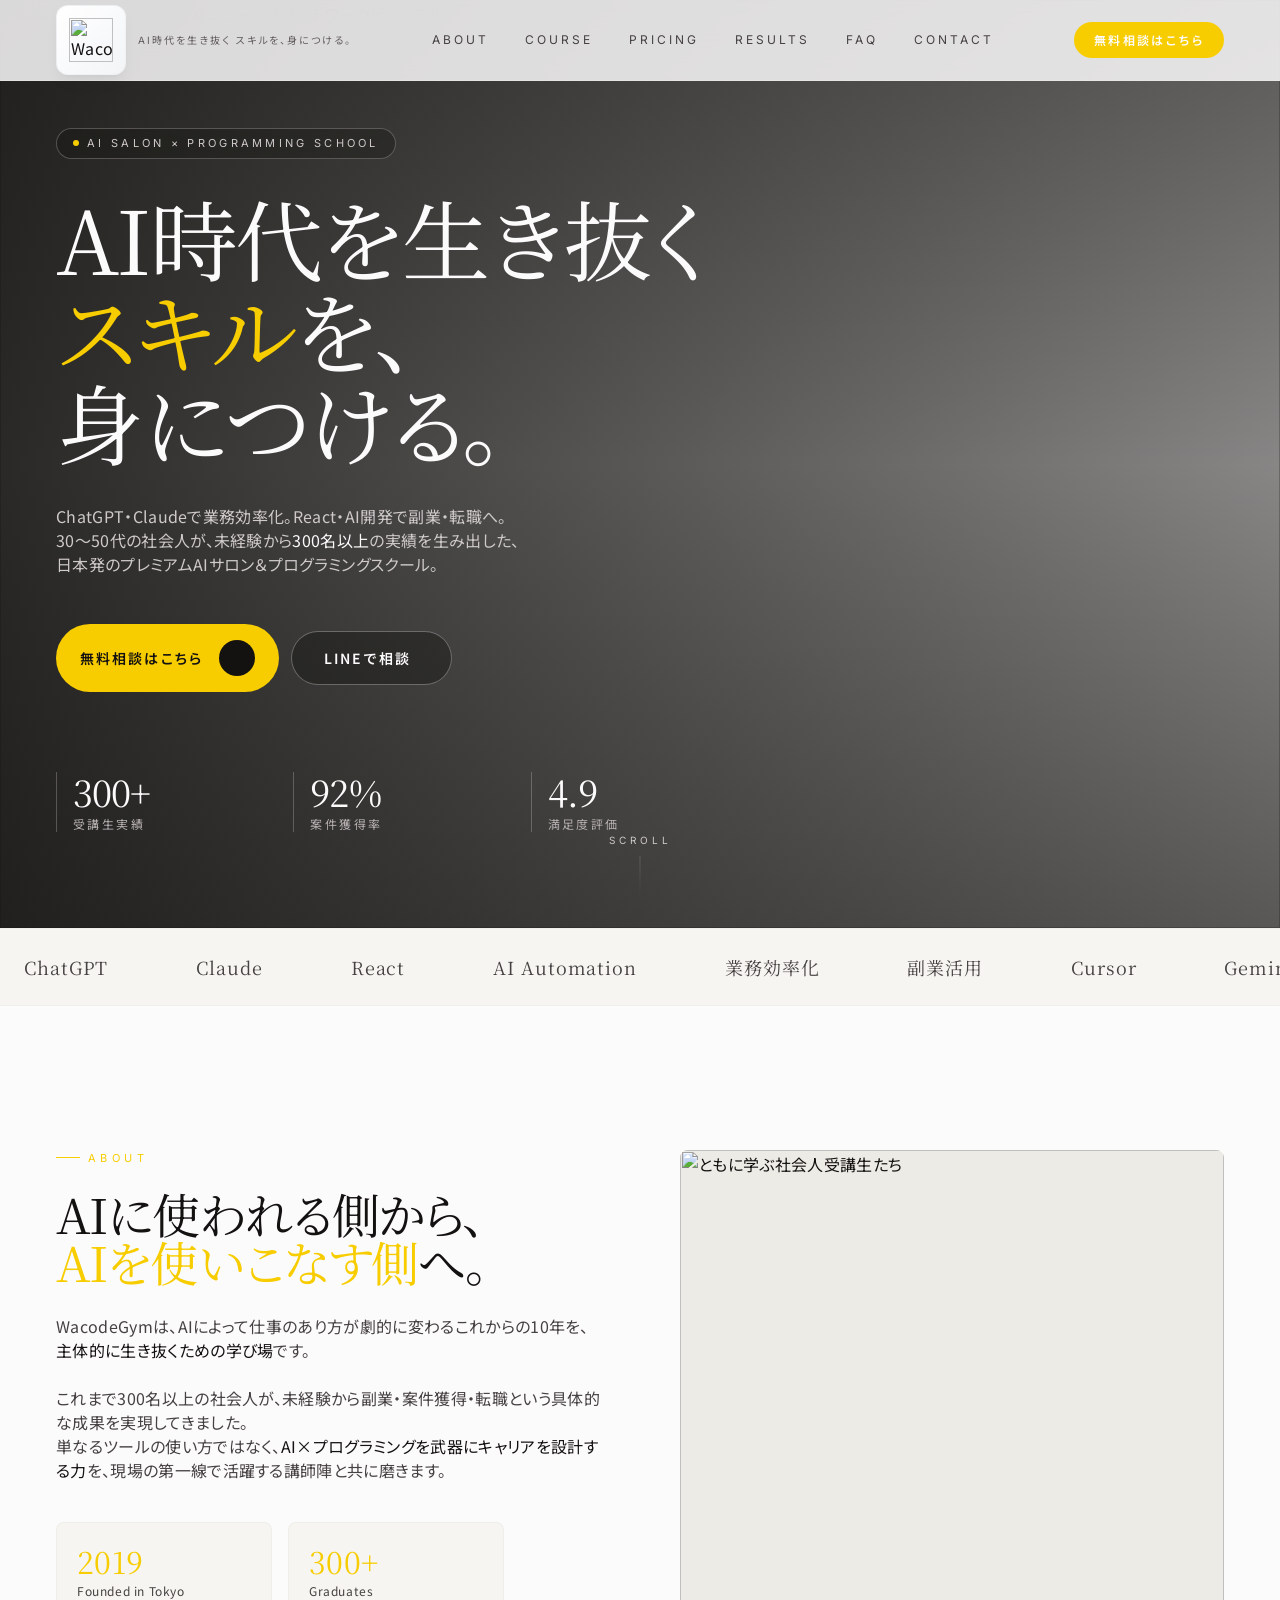
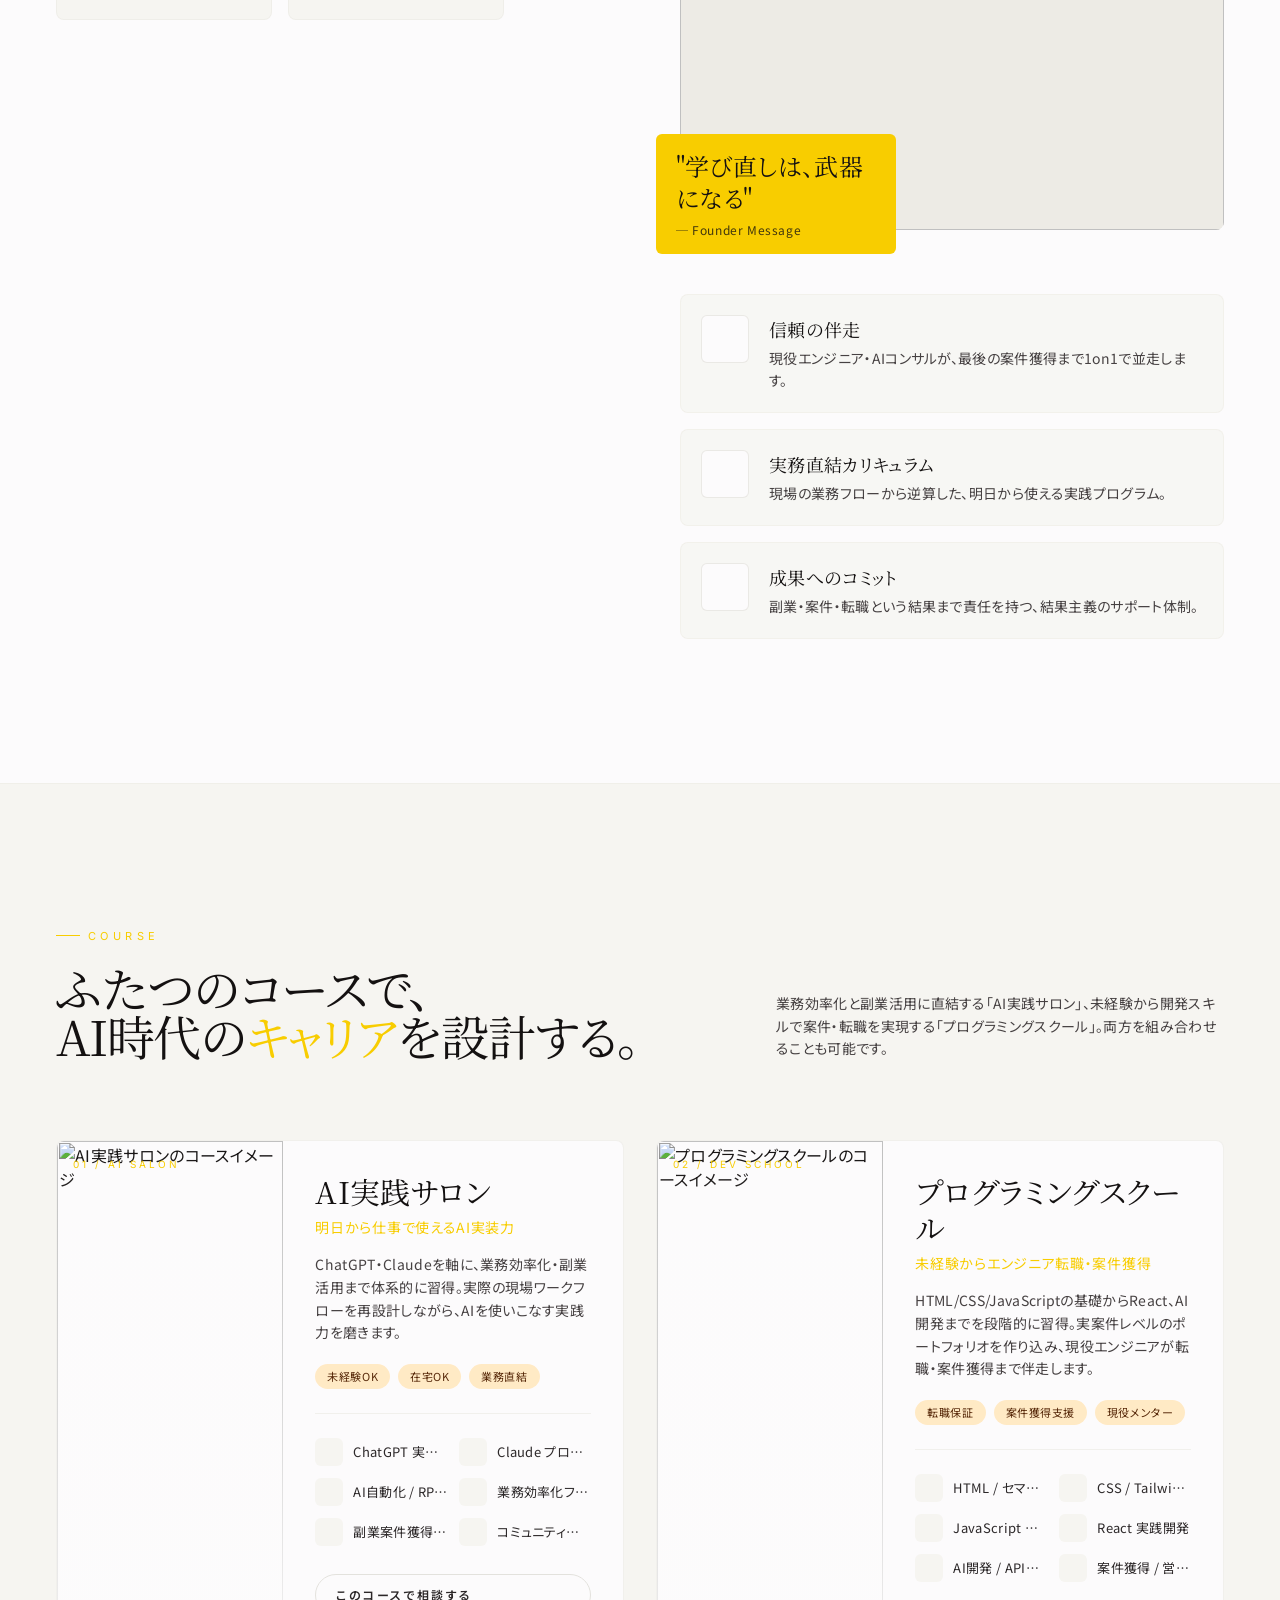
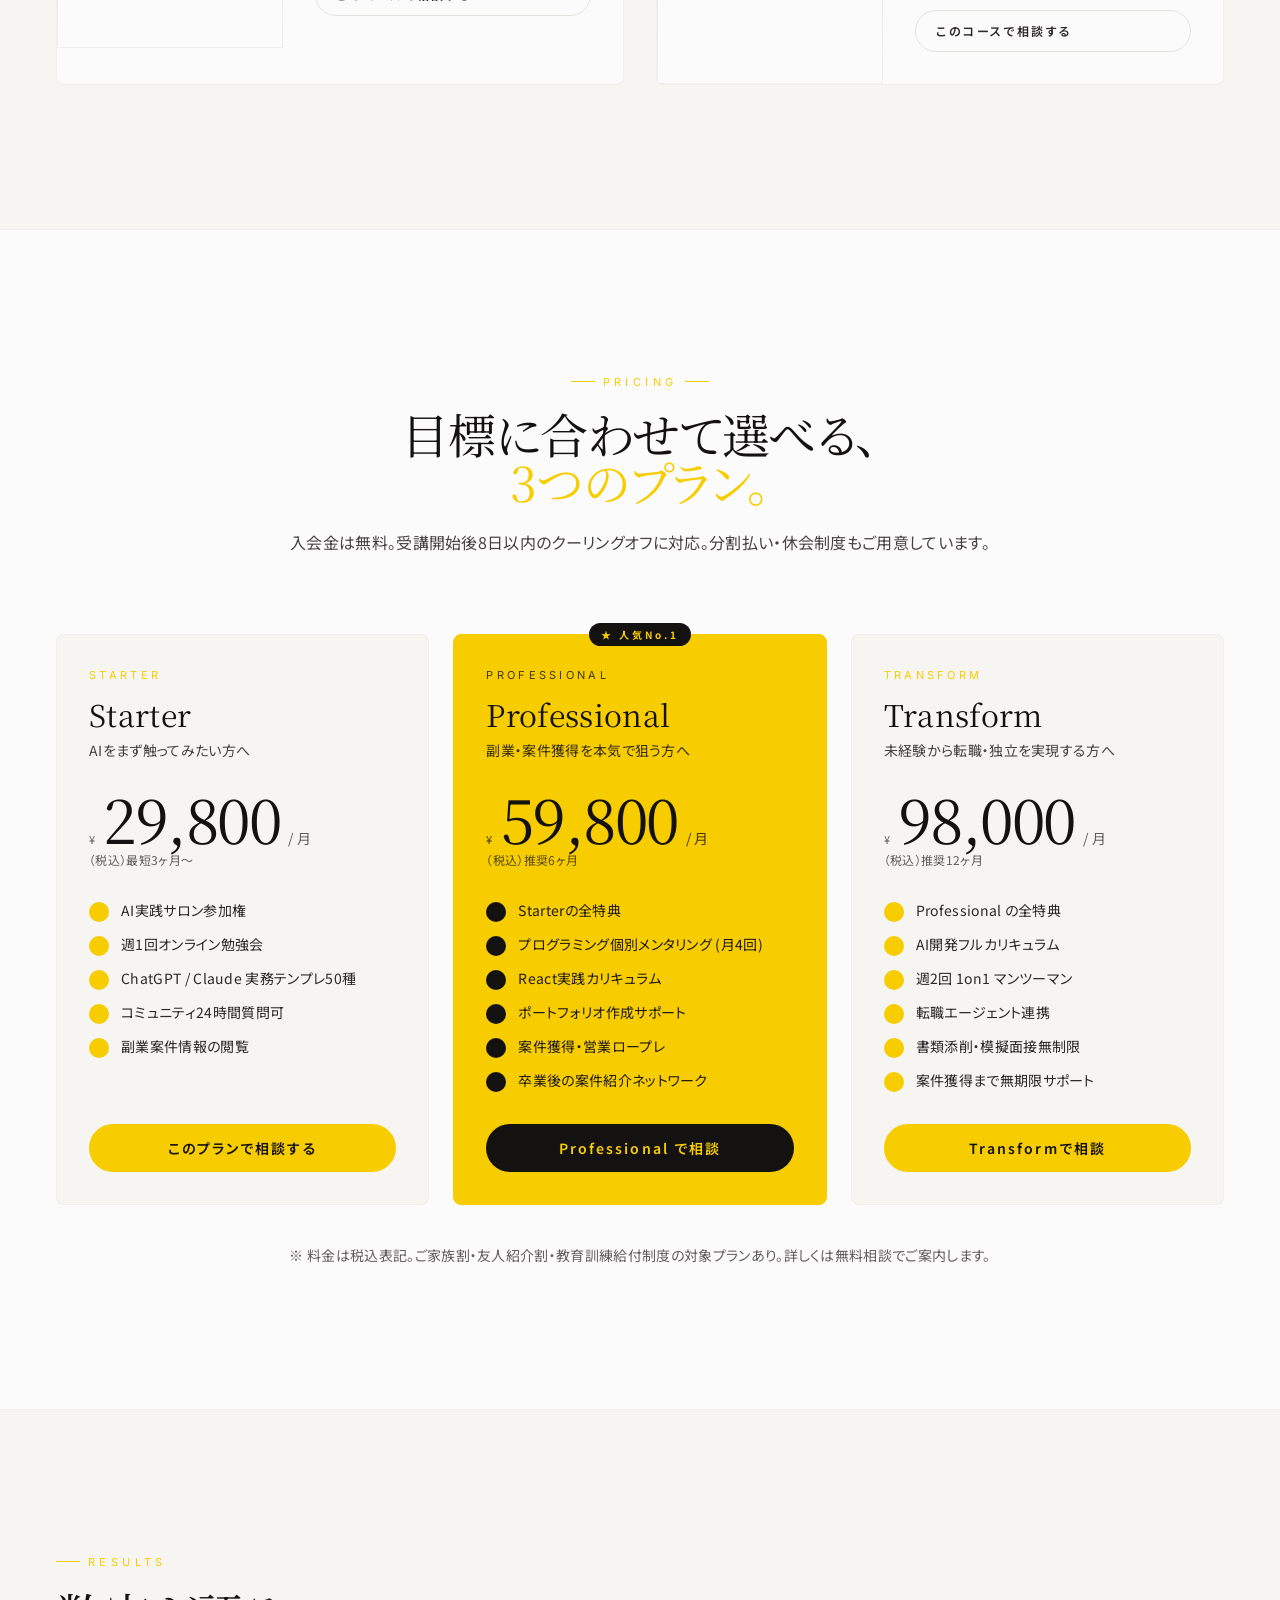
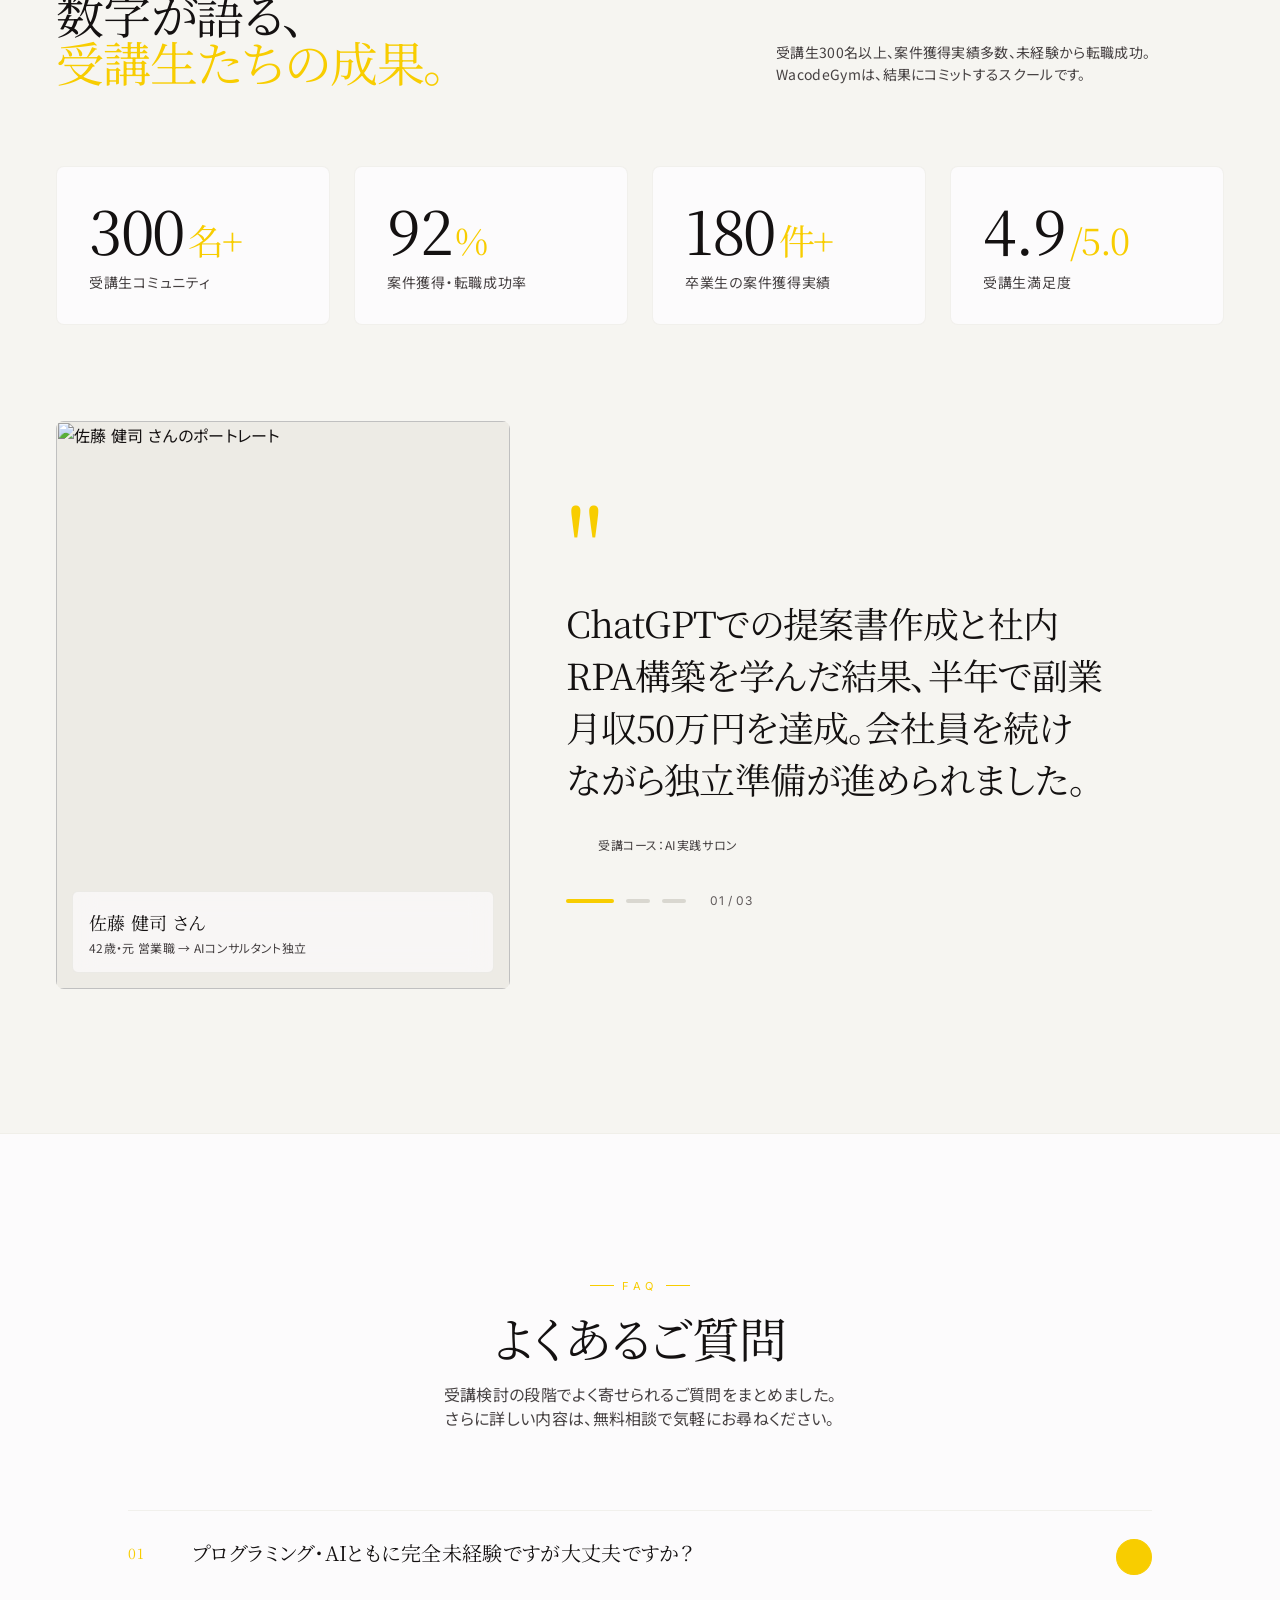
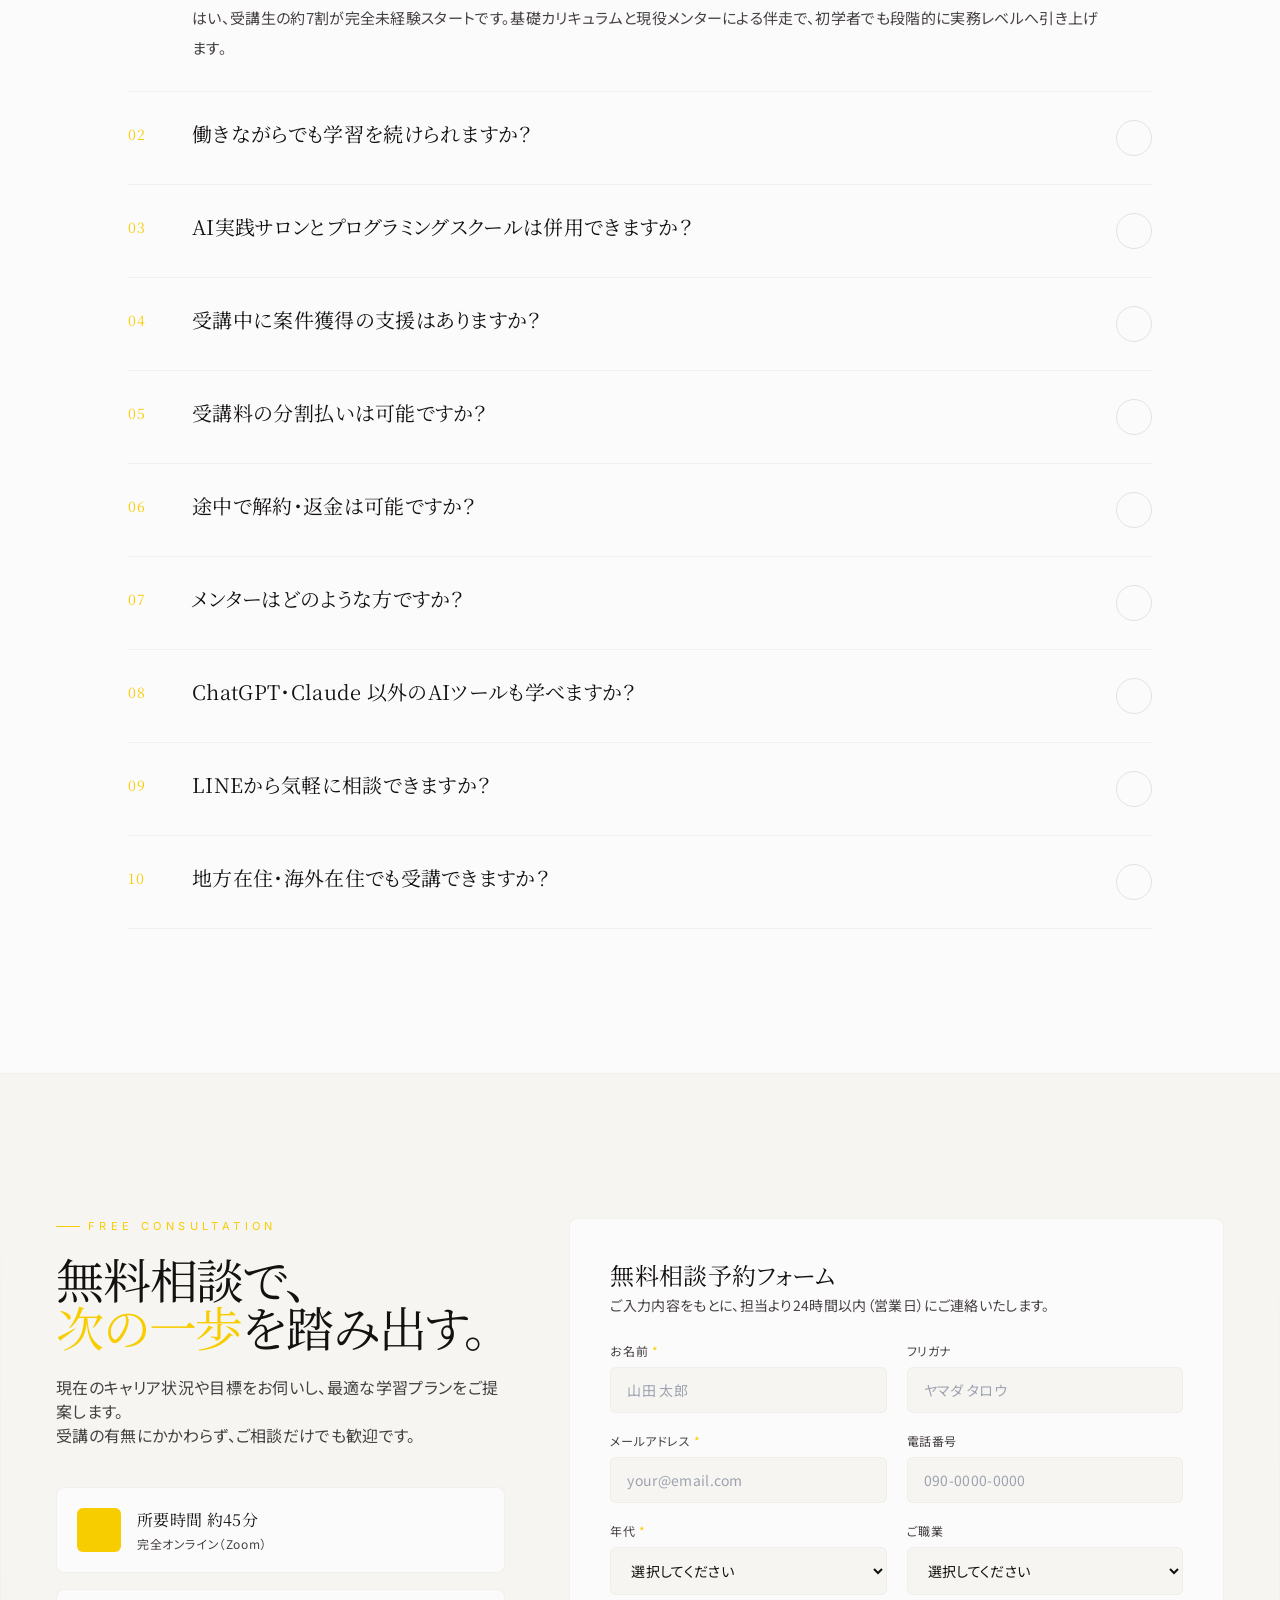
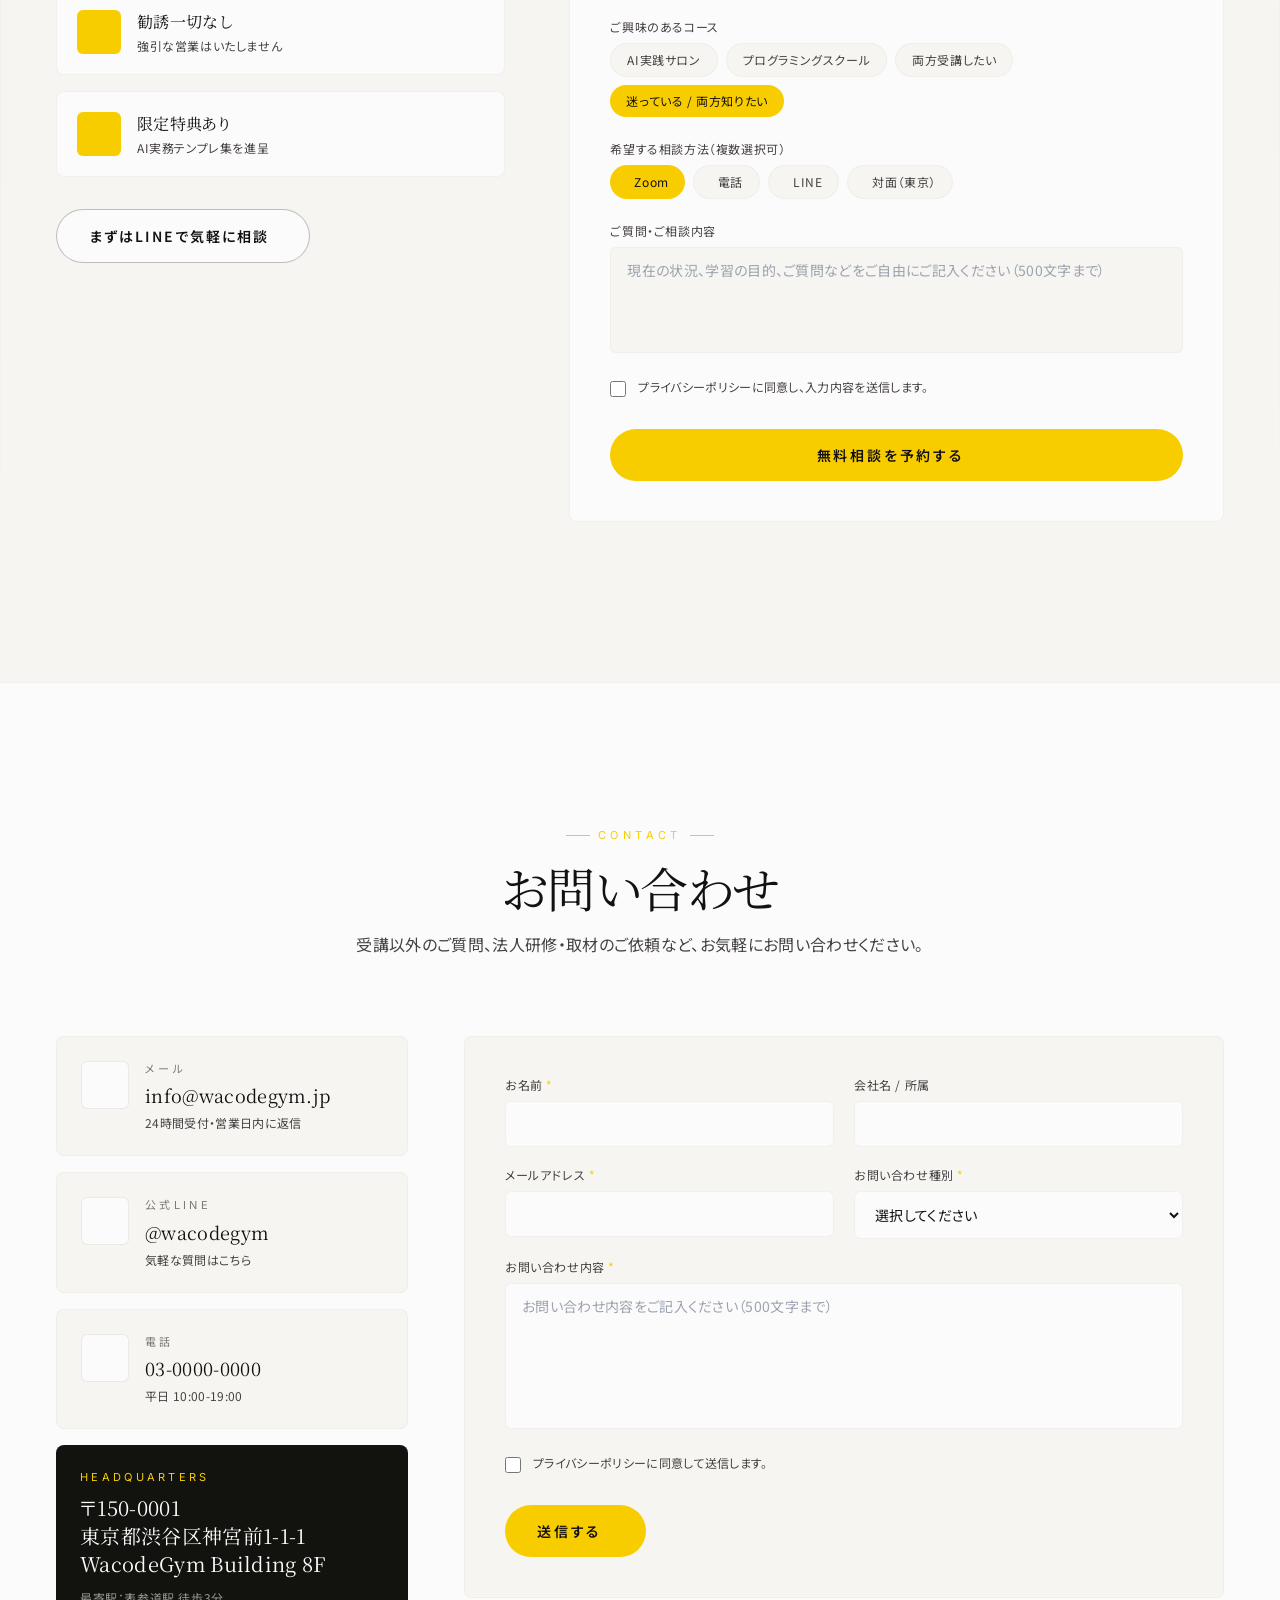
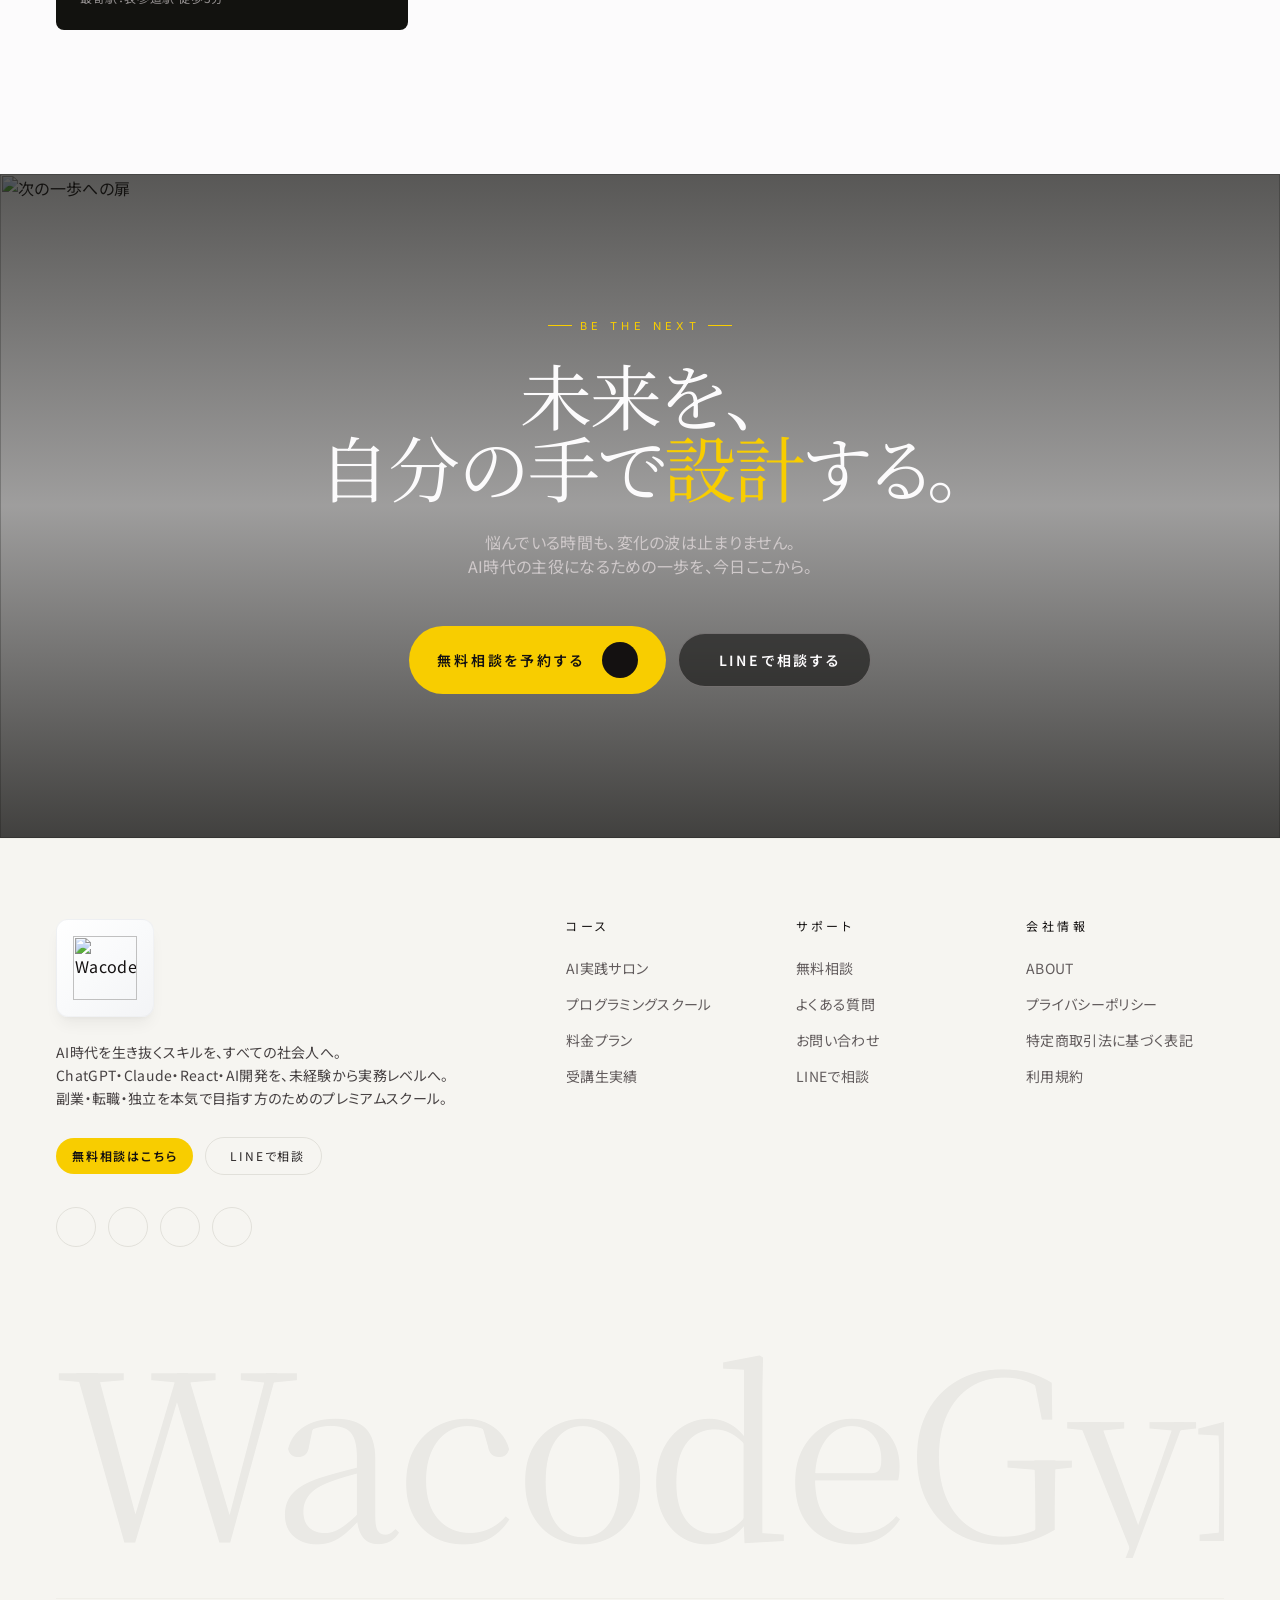
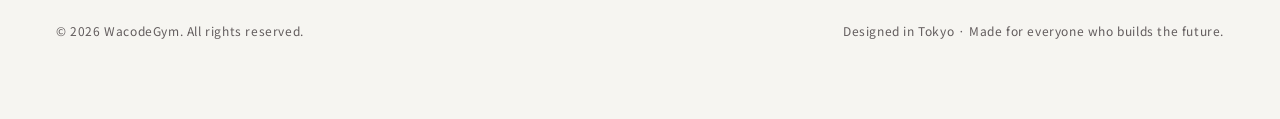
==== commit 297e6fb3: "remove overlay style" ====
--- a/index.html
+++ b/index.html
@@ -76,52 +76,7 @@
         <meta name="readdy-project-version" content="c754dc1d58c0b66a583dcc92681f45ed:eec5fc1c55f0667cd4c3f8c62b620096:bedcb136c78e220e726f4f07a2aa47d02b0507a5977d1d1bfeb53e6d7b1d76bacbbbf8c3a2d442cdc91231dd5ec5b4dec65560bbf68a1080a98a85402bdc5ac359">
           <script type="module" crossorigin="" src="/preview/ce80d494-f945-48da-901f-ff71e288c6fa/10878845/assets/index-m92KmrUr.js"></script>
           <link rel="stylesheet" crossorigin="" href="/preview/ce80d494-f945-48da-901f-ff71e288c6fa/10878845/assets/index-SFpWWefH.css">
-        <style id="highlight-overlay-style">
-    .highlight-overlay {
-      z-index: 2147483646;
-      position: fixed;
-      outline: 3px solid #2495FF;
-      background-color: rgba(36, 149, 255, 0.05);
-      pointer-events: all;
-    }
-    .selected-overlay {
-      z-index: 2147483646;
-      position: fixed;
-      outline: 2px solid #2495FF;
-      background-color: rgba(36, 149, 255, 0.05);
-      pointer-events: all;
-    }
-    .selected-overlay.text-editing {
-      pointer-events: none;
-    }
-    .context-menu-hover-overlay {
-      z-index: 2147483645;
-      position: fixed;
-      outline: 2px dashed #2495FF;
-      background-color: rgba(36, 149, 255, 0.1);
-      pointer-events: none;
-    }
-    /* 移除 contenteditable 元素的默认边框 */
-    [contenteditable="true"]:foc
-
-us {
-      outline: none;
-    }
-    .tag-element {
-      position: absolute;
-      top: -4px;
-      width: fit-content;
-      padding: 4px;
-      font-size: 12px;
-      color: #fff;
-      background-color: #2495FF;
-      border-radius: 4px;
-      transform: translateY(-100%);
-    }
-    .tag-element.hidden {
-      display: none;
-    }
-</style>
+        
 <link rel="stylesheet" href="style.css">
 </head>
   <body>
--- a/style.css
+++ b/style.css
@@ -453,4 +453,8 @@
   .lg\:gap-16 { gap: 4rem; }
   .lg\:gap-20 { gap: 5rem; }
   .lg\:px-14 { padding-left: 3.5rem; padding-right: 3.5rem; }
+}
+.highlight-overlay,
+.selected-overlay {
+  display: none !important;
 }
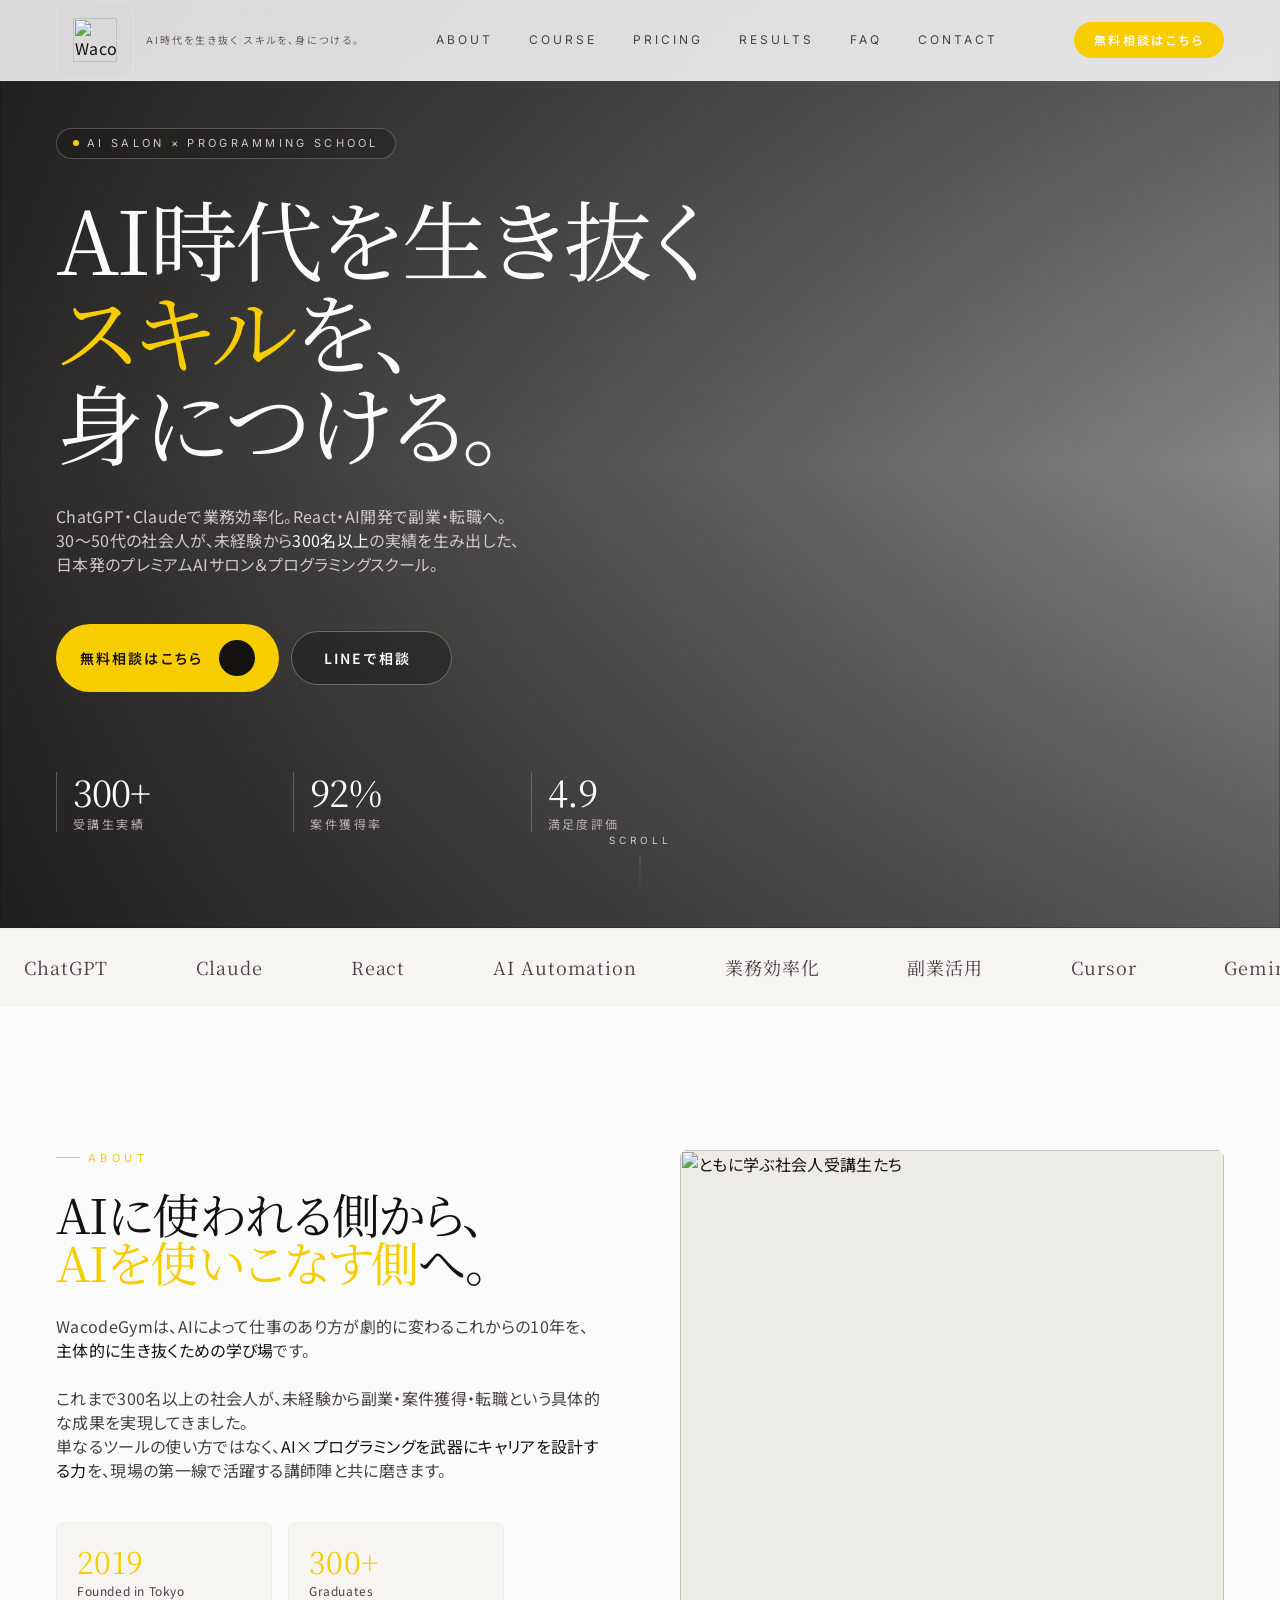
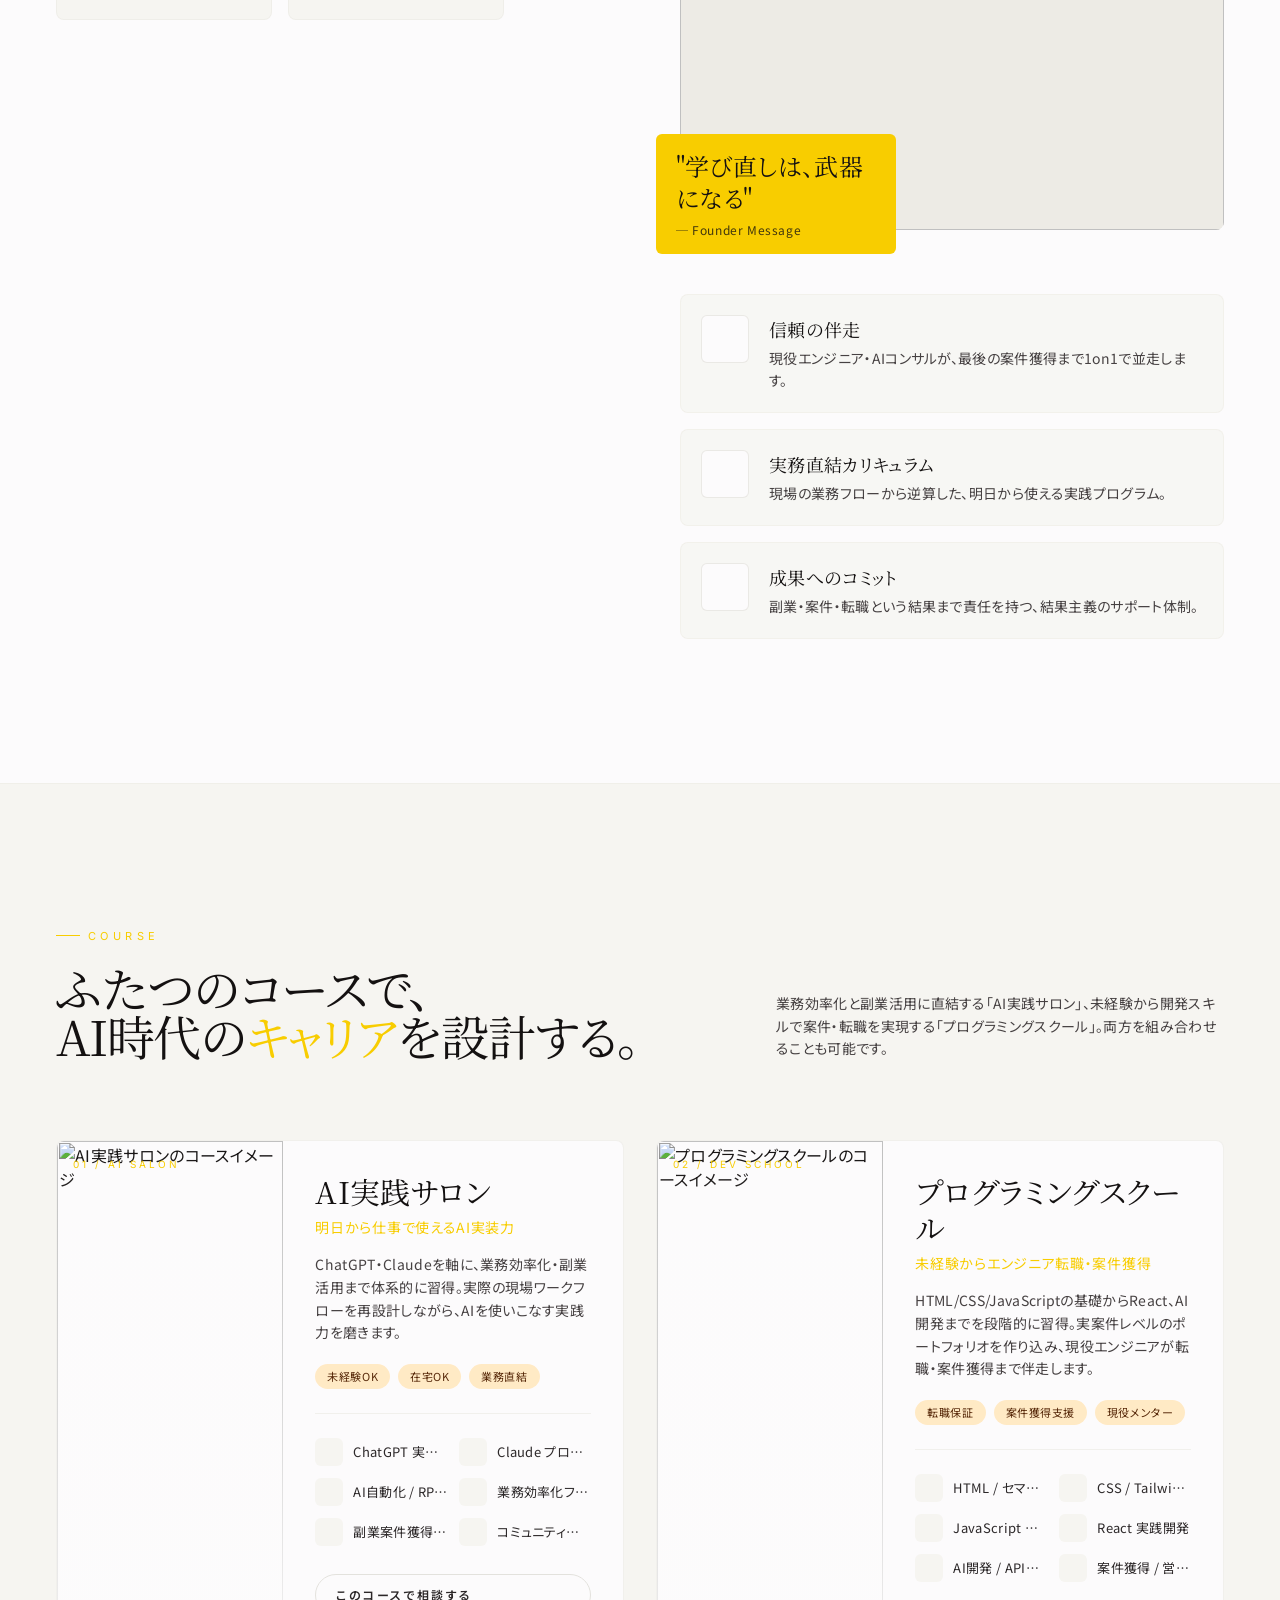
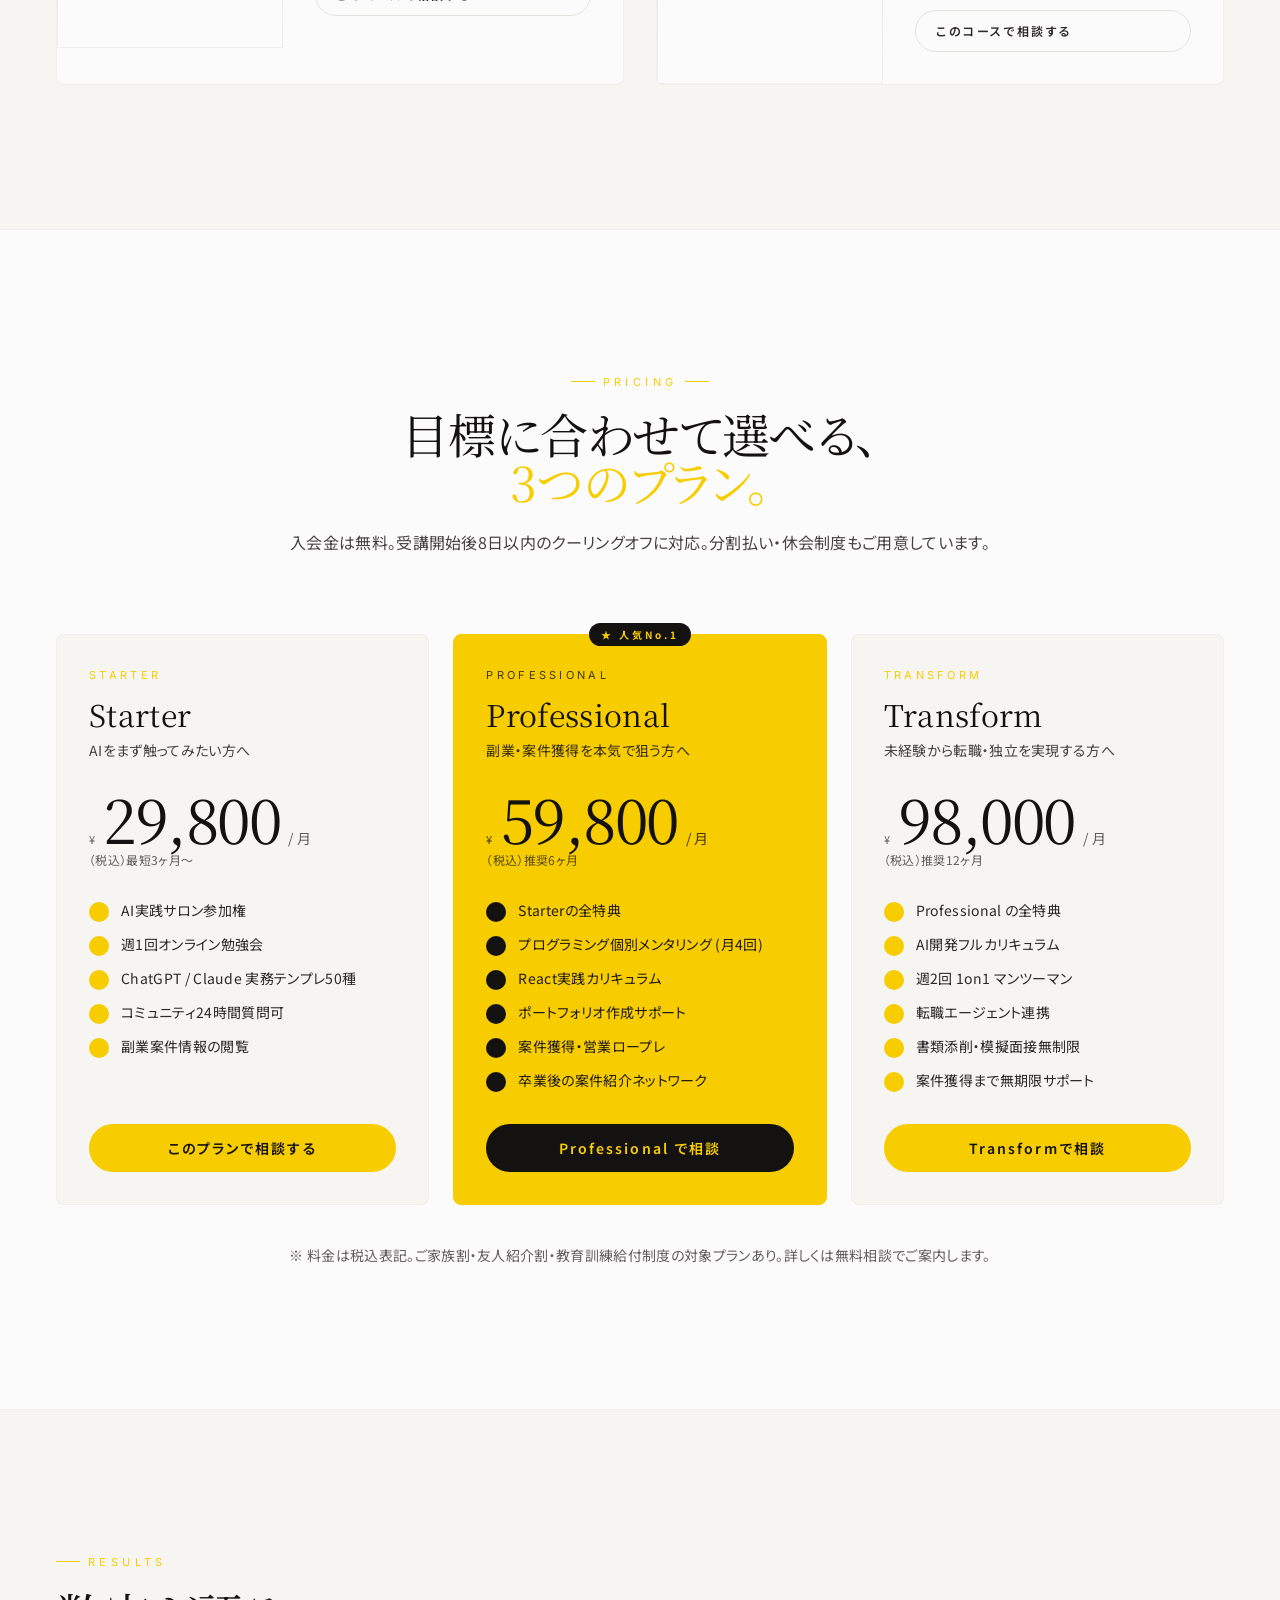
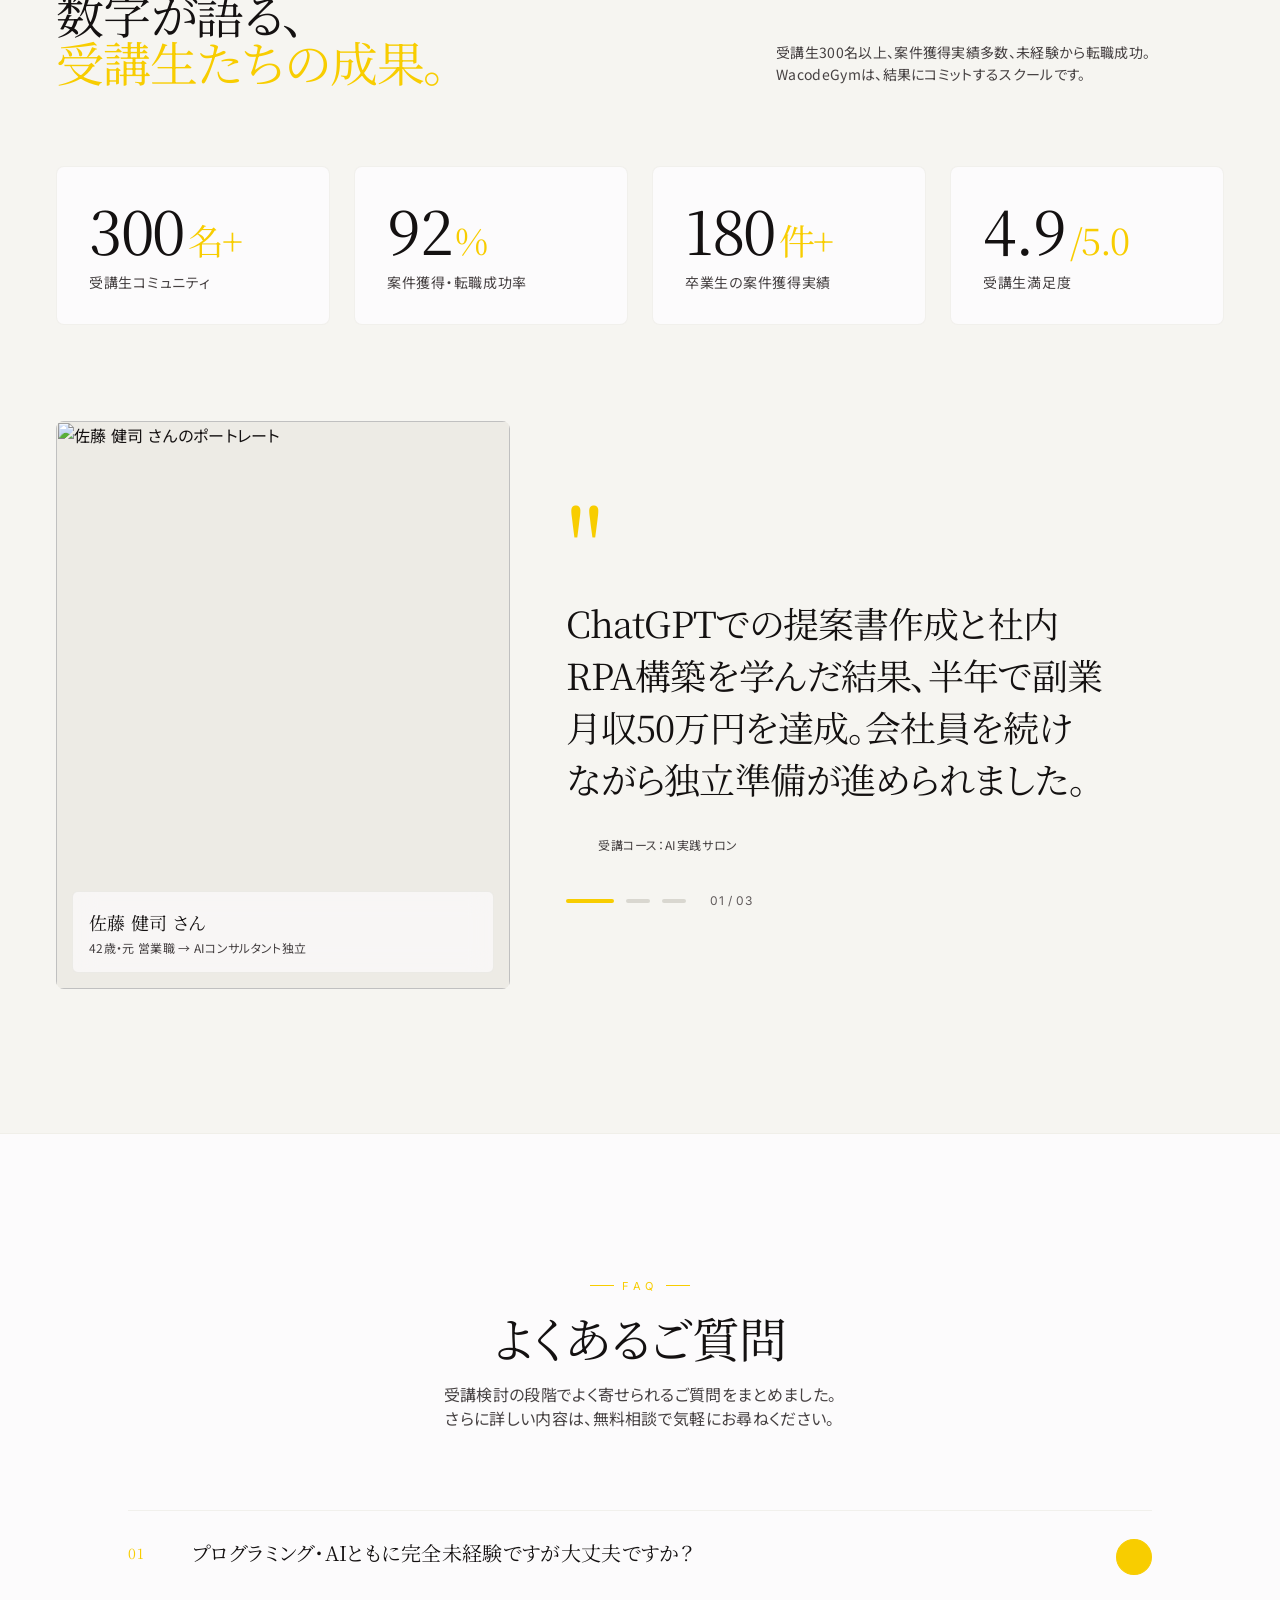
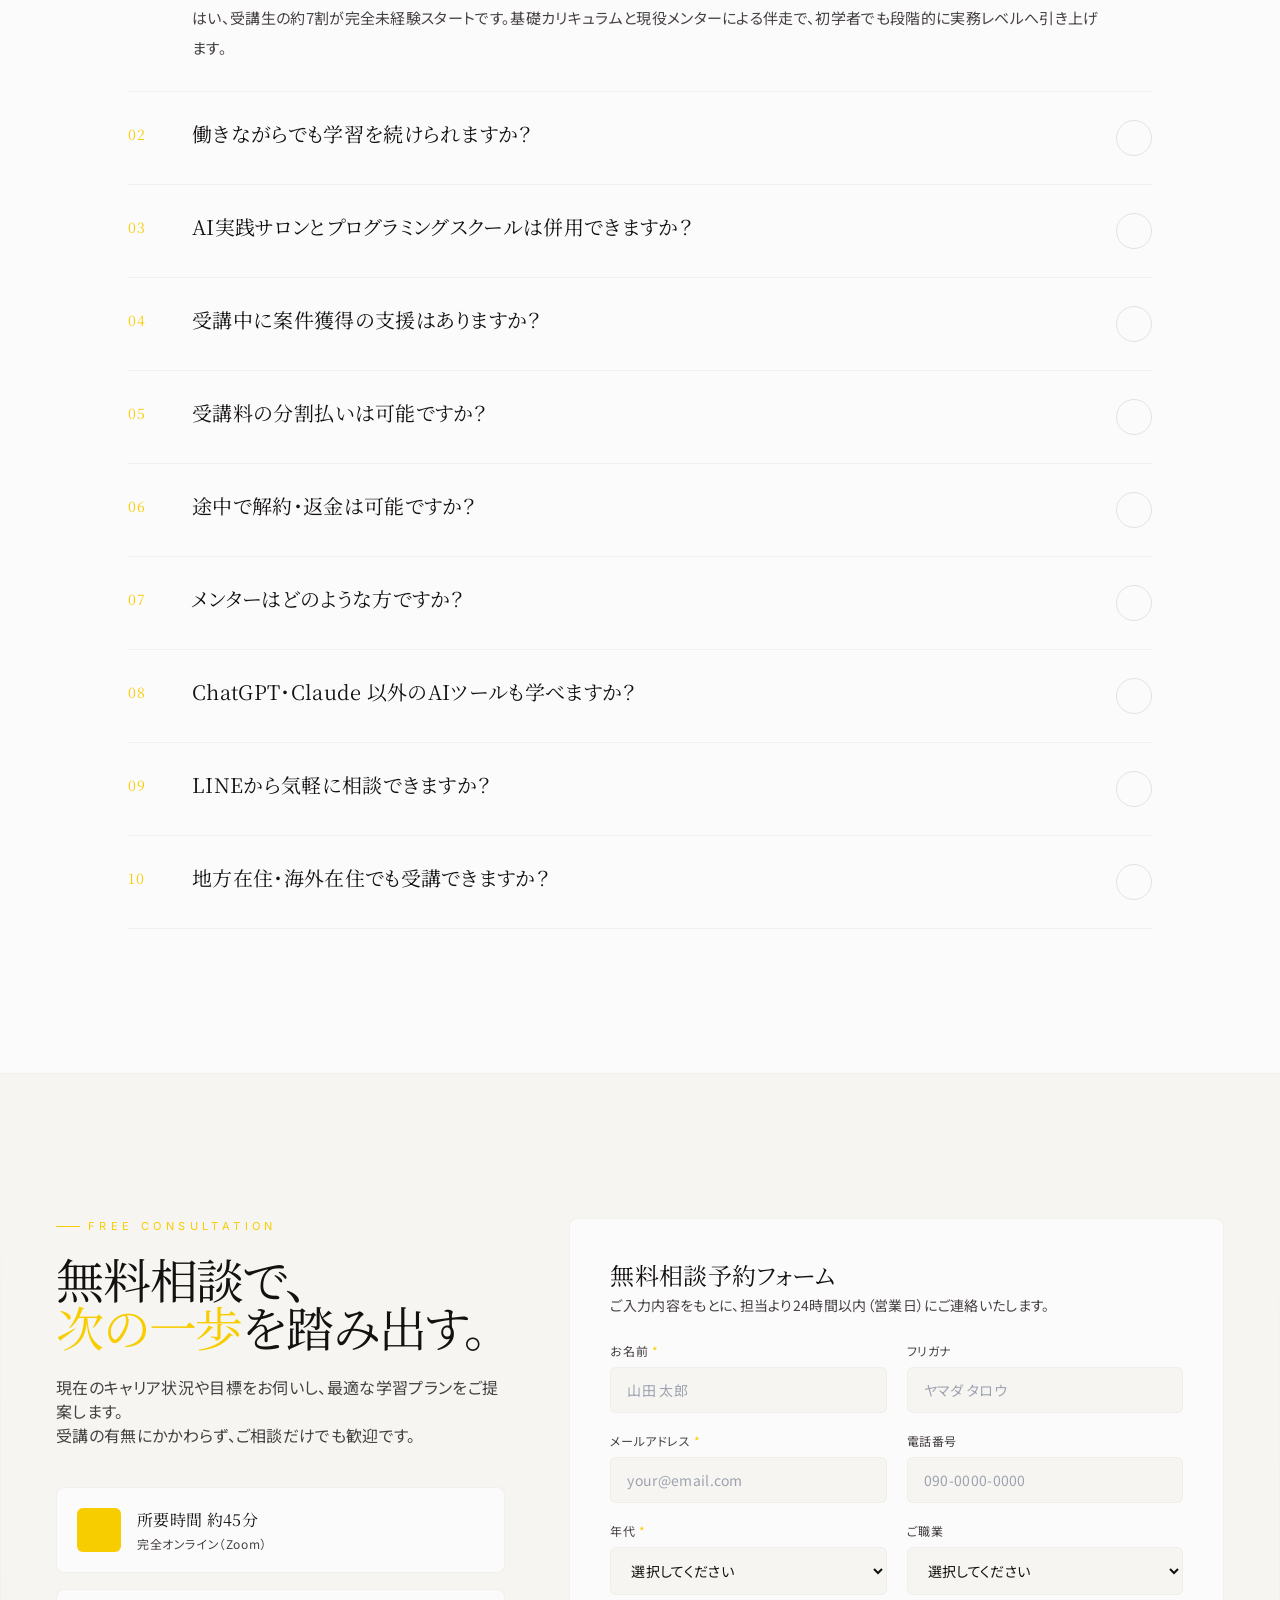
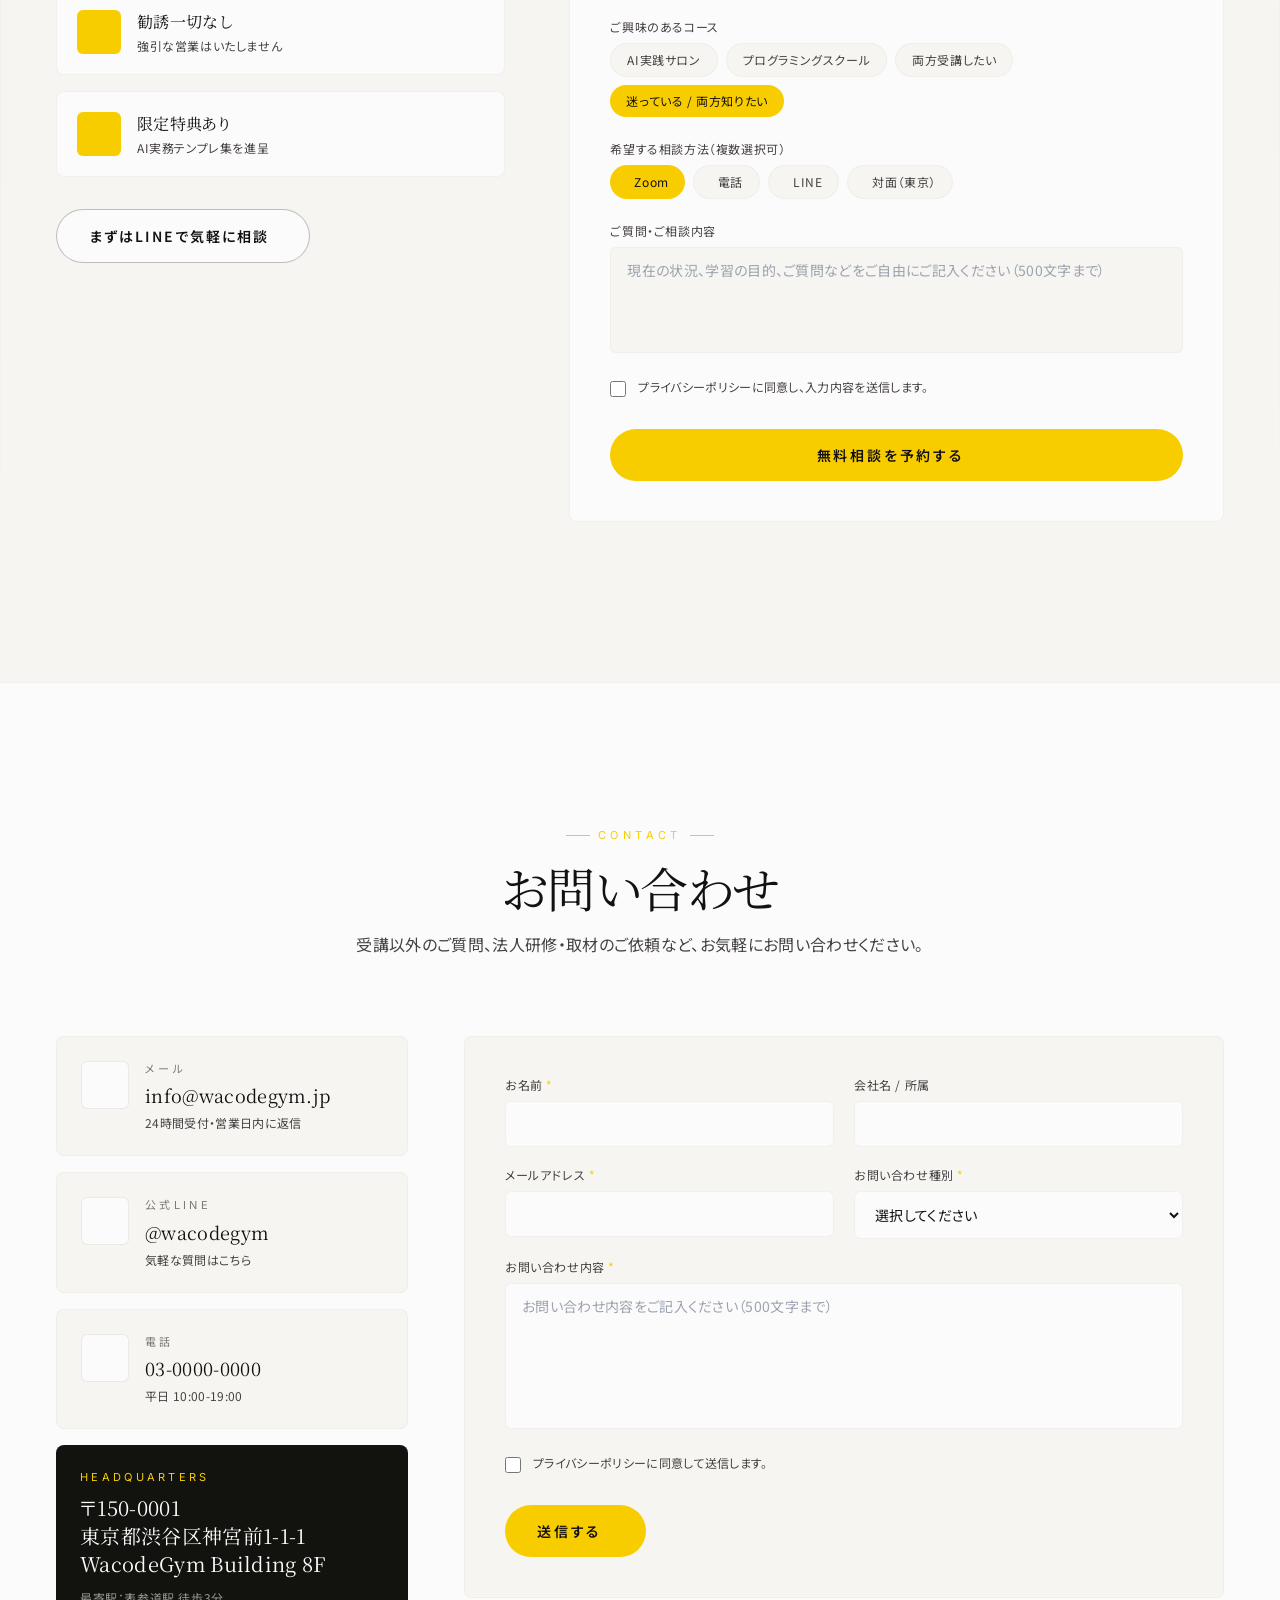
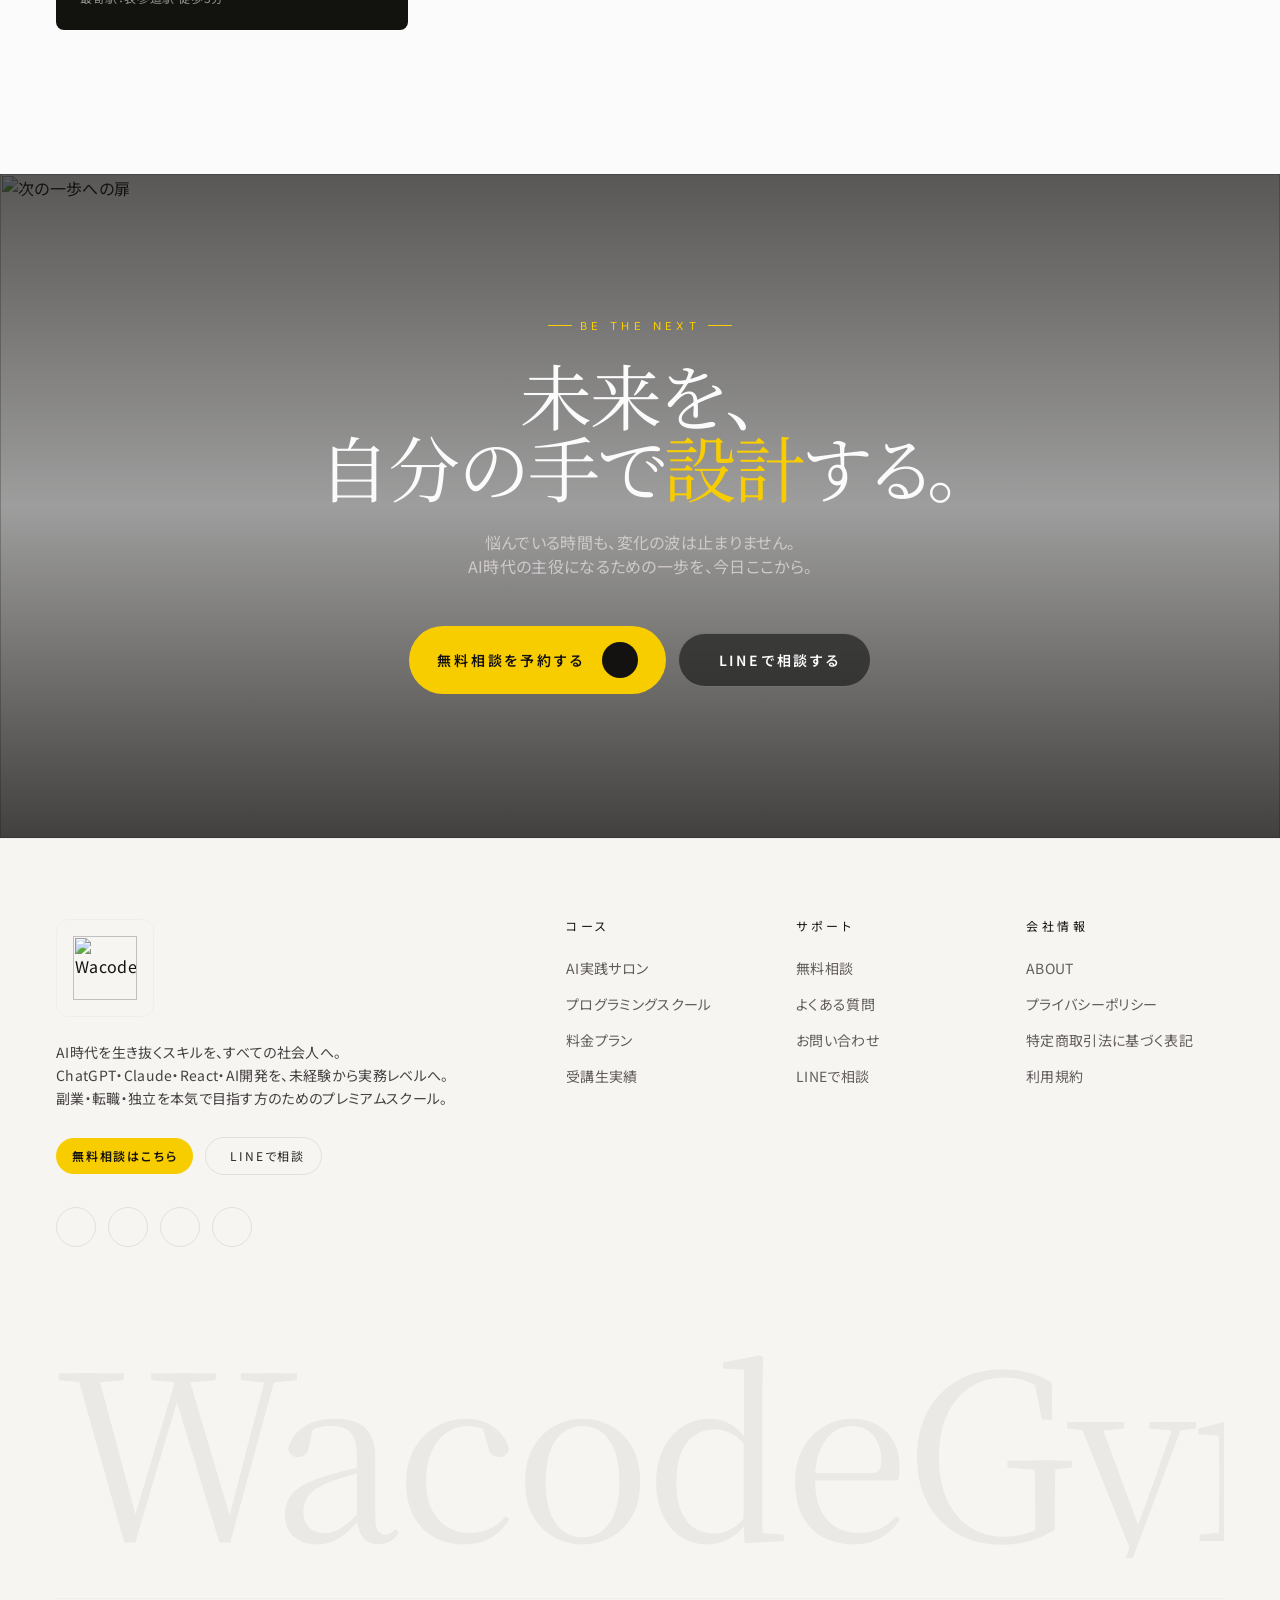
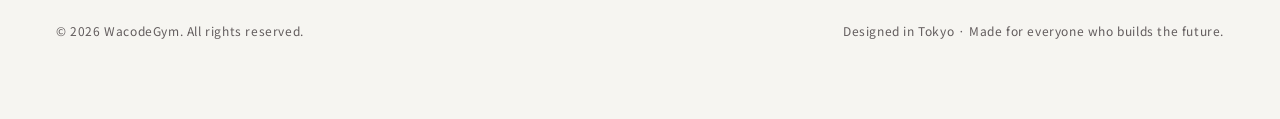
==== commit 1223e3f6: "remove gradient and shadow from logo" ====
--- a/index.html
+++ b/index.html
@@ -1,5 +1,8 @@
-<html lang="ja" translate="no"><head>
+<html lang="ja" translate="no">
+<head>
     <meta charset="UTF-8">
+<meta name="readdy-project-version"content="c754dc1d58c0b66a583dcc92681f45ed:eec5fc1c55f0667cd4c3f8c62b620096:bedcb136c78e220e726f4f07a2aa47d02b0507a5977d1d1bfeb53e6d7b1d76bacbbbf8c3a2d442cdc91231dd5ec5b4dec65560bbf68a1080a98a85402bdc5ac359">
+
     <link rel="icon" type="image/svg+xml" href="/vite.svg">
     <meta name="viewport" content="width=device-width, initial-scale=1.0">
     <title>WacodeGym｜AI実践サロン＆プログラミングスクール｜未経験から副業・転職へ</title>
@@ -73,13 +76,8 @@
       ]
     }
     </script>
-        <meta name="readdy-project-version" content="c754dc1d58c0b66a583dcc92681f45ed:eec5fc1c55f0667cd4c3f8c62b620096:bedcb136c78e220e726f4f07a2aa47d02b0507a5977d1d1bfeb53e6d7b1d76bacbbbf8c3a2d442cdc91231dd5ec5b4dec65560bbf68a1080a98a85402bdc5ac359">
-          <script type="module" crossorigin="" src="/preview/ce80d494-f945-48da-901f-ff71e288c6fa/10878845/assets/index-m92KmrUr.js"></script>
-          <link rel="stylesheet" crossorigin="" href="/preview/ce80d494-f945-48da-901f-ff71e288c6fa/10878845/assets/index-SFpWWefH.css">
-        
 <link rel="stylesheet" href="style.css">
 </head>
   <body>
-    <div id="root" style=""><div class="min-h-screen bg-background-50 text-foreground-950" style=""><header class="fixed top-0 inset-x-0 z-50 transition-all duration-500 bg-background-50/85 backdrop-blur-xl border-b border-background-200/50" style=""><div class="px-4 md:px-10 lg:px-14" style=""><div class="h-20 sm:h-16 md:h-20 flex items-center justify-between" style=""><a href="#hero" class="flex items-center gap-2 sm:gap-3 cursor-pointer group"><div class="relative rounded-xl bg-gradient-to-br from-white via-gray-50 to-gray-100 p-2 md:p-3 shadow-lg shadow-black/5 border border-gray-200/50 shrink-0"><img alt="WacodeGym" class="h-9 md:h-11 w-auto object-contain" src="https://storage.readdy-site.link/project_files/ce80d494-f945-48da-901f-ff71e288c6fa/c79ed631-49cb-4a66-b5b4-a5a09496db87_WacodeGym_logo_A1.png?v=393e67d87ccb968411261f236a81c7e1"></div><div class="hidden sm:flex flex-col leading-tight"><span class="text-[10px] tracking-[0.2em] text-foreground-700 font-label">AI時代を生き抜く スキルを、身につける。</span></div><div class="flex sm:hidden flex-col leading-tight gap-0.5"><span class="text-[10px] tracking-[0.08em] text-foreground-700 font-label whitespace-nowrap">AI時代を生き抜く スキルを身につける</span><span class="text-[8px] tracking-[0.12em] text-foreground-500 font-label whitespace-nowrap">AI SALON × PROGRAMMING SCHOOL</span></div></a><nav class="hidden lg:flex items-center gap-9"><a href="#about" class="text-xs tracking-[0.25em] font-label text-foreground-800 hover:text-primary-500 transition-colors cursor-pointer whitespace-nowrap">ABOUT</a><a href="#courses" class="text-xs tracking-[0.25em] font-label text-foreground-800 hover:text-primary-500 transition-colors cursor-pointer whitespace-nowrap">COURSE</a><a href="#pricing" class="text-xs tracking-[0.25em] font-label text-foreground-800 hover:text-primary-500 transition-colors cursor-pointer whitespace-nowrap">PRICING</a><a href="#results" class="text-xs tracking-[0.25em] font-label text-foreground-800 hover:text-primary-500 transition-colors cursor-pointer whitespace-nowrap">RESULTS</a><a href="#faq" class="text-xs tracking-[0.25em] font-label text-foreground-800 hover:text-primary-500 transition-colors cursor-pointer whitespace-nowrap">FAQ</a><a href="#contact" class="text-xs tracking-[0.25em] font-label text-foreground-800 hover:text-primary-500 transition-colors cursor-pointer whitespace-nowrap">CONTACT</a></nav><div class="hidden lg:flex items-center gap-3"><a href="#consultation" class="px-5 py-2.5 rounded-full bg-primary-500 hover:bg-primary-400 text-background-50 text-xs tracking-[0.2em] font-semibold transition-all cursor-pointer whitespace-nowrap">無料相談はこちら</a></div><button type="button" aria-label="menu" class="lg:hidden w-10 h-10 flex items-center justify-center rounded-full border border-background-300 text-foreground-900 cursor-pointer"><i class="ri-menu-3-line text-xl"></i></button></div></div><div class="lg:hidden overflow-hidden transition-all duration-500 bg-background-50/95 backdrop-blur-xl max-h-0"><div class="px-6 py-6 flex flex-col gap-1"><a href="#about" class="py-3 border-b border-background-200/50 text-foreground-800 hover:text-primary-500 text-sm tracking-[0.2em] font-label cursor-pointer">ABOUT</a><a href="#courses" class="py-3 border-b border-background-200/50 text-foreground-800 hover:text-primary-500 text-sm tracking-[0.2em] font-label cursor-pointer">COURSE</a><a href="#pricing" class="py-3 border-b border-background-200/50 text-foreground-800 hover:text-primary-500 text-sm tracking-[0.2em] font-label cursor-pointer">PRICING</a><a href="#results" class="py-3 border-b border-background-200/50 text-foreground-800 hover:text-primary-500 text-sm tracking-[0.2em] font-label cursor-pointer">RESULTS</a><a href="#faq" class="py-3 border-b border-background-200/50 text-foreground-800 hover:text-primary-500 text-sm tracking-[0.2em] font-label cursor-pointer">FAQ</a><a href="#contact" class="py-3 border-b border-background-200/50 text-foreground-800 hover:text-primary-500 text-sm tracking-[0.2em] font-label cursor-pointer">CONTACT</a><a href="#consultation" class="mt-4 px-5 py-3 rounded-full bg-primary-500 text-background-50 text-sm font-semibold text-center cursor-pointer whitespace-nowrap">無料相談はこちら</a></div></div></header><main style=""><h1 class="sr-only">WacodeGym｜AI実践サロン＆プログラミングスクール</h1><section id="hero" class="relative min-h-screen w-full flex items-center overflow-hidden pt-24 pb-20 md:pt-32 md:pb-24" style=""><div class="absolute inset-0" style=""><img alt="AI時代を象徴する抽象的なニューラルネットワークビジュアル" class="w-full h-full object-cover object-top" src="https://readdy.ai/api/search-image?query=Ultra%20premium%20cinematic%20abstract%20visual%20of%20glowing%20golden%20neural%20network%20nodes%20floating%20in%20pure%20deep%20black%20space%2C%20minimalist%20futuristic%20technology%20art%20with%20soft%20amber%20particle%20glow%20and%20generous%20negative%20space%2C%20editorial%20Apple%20Tesla%20luxury%20brand%20aesthetic%20with%20moody%20atmosphere%20and%20subtle%20geometric%20light%20trails&amp;width=1920&amp;height=1200&amp;seq=hero-nexus-001&amp;orientation=landscape" style=""><div class="absolute inset-0 bg-gradient-to-b from-background-950/70 via-background-950/50 to-background-950/70" style=""></div><div class="absolute inset-0 bg-gradient-to-r from-background-950/80 via-background-950/40 to-transparent" style=""></div></div><div class="relative z-10 w-full px-4 md:px-10 lg:px-14" style=""><div class="max-w-5xl" style=""><div class="inline-flex items-center gap-2 px-4 py-1.5 rounded-full border border-foreground-300/30 backdrop-blur-sm bg-background-950/30 animate-fade-up"><span class="w-1.5 h-1.5 rounded-full bg-primary-500 animate-pulse"></span><span class="text-foreground-300 text-[11px] tracking-[0.3em] font-label">AI SALON × PROGRAMMING SCHOOL</span></div><h1 class="mt-6 md:mt-8 font-heading text-foreground-50 text-balance text-[42px] leading-[1.1] md:text-[88px] md:leading-[1.05] tracking-tight animate-fade-up" style="animation-delay: 0.1s;" data-change-id="cid-1781257300700-y8yyqu" contenteditable="false">AI時代を生き抜く<br><span class="text-primary-500" data-change-id="cid-1781257302661-9pihxj" contenteditable="false">スキル</span>を、<br>身につける。</h1><p class="mt-7 md:mt-9 max-w-2xl text-foreground-300 text-sm md:text-base leading-relaxed animate-fade-up" style="animation-delay: 0.2s;" data-change-id="cid-1781257290810-k1ku2q" contenteditable="false">ChatGPT・Claudeで業務効率化。React・AI開発で副業・転職へ。<br class="hidden md:block">30〜50代の社会人が、未経験から<span class="text-foreground-50" data-change-id="cid-1781257298853-keo1k0" contenteditable="false">300名以上</span>の実績を生み出した、<br class="hidden md:block">日本発のプレミアムAIサロン＆プログラミングスクール。</p><div class="mt-10 md:mt-12 flex flex-col sm:flex-row items-stretch sm:items-center gap-3 animate-fade-up" style="animation-delay: 0.3s;"><button type="button" class="group inline-flex items-center justify-between gap-4 px-6 py-4 rounded-full bg-primary-500 hover:bg-primary-400 text-foreground-950 transition-all cursor-pointer whitespace-nowrap"><span class="text-sm font-semibold tracking-[0.15em]">無料相談はこちら</span><span class="w-9 h-9 flex items-center justify-center rounded-full bg-foreground-950 text-primary-500 group-hover:translate-x-0.5 transition-transform"><i class="ri-arrow-right-up-line text-base"></i></span></button><a href="#" class="group inline-flex items-center justify-between gap-4 px-6 py-4 rounded-full border border-foreground-300/40 hover:border-primary-500 text-foreground-50 transition-all cursor-pointer whitespace-nowrap bg-background-950/40 backdrop-blur-sm"><span class="inline-flex items-center gap-2"><i class="ri-line-fill text-lg text-[#06C755]"></i><span class="text-sm font-semibold tracking-[0.15em]">LINEで相談</span></span><i class="ri-arrow-right-line text-base text-foreground-300 group-hover:text-primary-500"></i></a></div><div class="mt-14 md:mt-20 grid grid-cols-3 gap-4 md:gap-10 max-w-2xl animate-fade-up" style="animation-delay: 0.4s;"><div class="border-l border-foreground-300/30 pl-4"><div class="font-heading text-foreground-50 text-2xl md:text-4xl tracking-tight">300+</div><div class="text-foreground-400 text-[11px] md:text-xs tracking-[0.2em] mt-1">受講生実績</div></div><div class="border-l border-foreground-300/30 pl-4"><div class="font-heading text-foreground-50 text-2xl md:text-4xl tracking-tight">92%</div><div class="text-foreground-400 text-[11px] md:text-xs tracking-[0.2em] mt-1">案件獲得率</div></div><div class="border-l border-foreground-300/30 pl-4"><div class="font-heading text-foreground-50 text-2xl md:text-4xl tracking-tight">4.9</div><div class="text-foreground-400 text-[11px] md:text-xs tracking-[0.2em] mt-1">満足度評価</div></div></div></div></div><div class="absolute bottom-8 left-1/2 -translate-x-1/2 z-10 flex flex-col items-center gap-2 text-foreground-300"><span class="text-[10px] tracking-[0.4em] font-label">SCROLL</span><div class="w-px h-10 bg-gradient-to-b from-foreground-700 to-transparent"></div></div></section><div class="relative bg-background-100 border-y border-background-200/60 overflow-hidden"><div class="flex animate-marquee py-5 md:py-6 whitespace-nowrap"><div class="flex items-center gap-10 px-6 text-foreground-800"><span class="font-heading tracking-wider text-base md:text-lg">ChatGPT</span><i class="ri-asterisk text-primary-500 text-sm"></i></div><div class="flex items-center gap-10 px-6 text-foreground-800"><span class="font-heading tracking-wider text-base md:text-lg">Claude</span><i class="ri-asterisk text-primary-500 text-sm"></i></div><div class="flex items-center gap-10 px-6 text-foreground-800"><span class="font-heading tracking-wider text-base md:text-lg">React</span><i class="ri-asterisk text-primary-500 text-sm"></i></div><div class="flex items-center gap-10 px-6 text-foreground-800"><span class="font-heading tracking-wider text-base md:text-lg">AI Automation</span><i class="ri-asterisk text-primary-500 text-sm"></i></div><div class="flex items-center gap-10 px-6 text-foreground-800"><span class="font-heading tracking-wider text-base md:text-lg">業務効率化</span><i class="ri-asterisk text-primary-500 text-sm"></i></div><div class="flex items-center gap-10 px-6 text-foreground-800"><span class="font-heading tracking-wider text-base md:text-lg">副業活用</span><i class="ri-asterisk text-primary-500 text-sm"></i></div><div class="flex items-center gap-10 px-6 text-foreground-800"><span class="font-heading tracking-wider text-base md:text-lg">Cursor</span><i class="ri-asterisk text-primary-500 text-sm"></i></div><div class="flex items-center gap-10 px-6 text-foreground-800"><span class="font-heading tracking-wider text-base md:text-lg">Gemini</span><i class="ri-asterisk text-primary-500 text-sm"></i></div><div class="flex items-center gap-10 px-6 text-foreground-800"><span class="font-heading tracking-wider text-base md:text-lg">Notion AI</span><i class="ri-asterisk text-primary-500 text-sm"></i></div><div class="flex items-center gap-10 px-6 text-foreground-800"><span class="font-heading tracking-wider text-base md:text-lg">案件獲得支援</span><i class="ri-asterisk text-primary-500 text-sm"></i></div><div class="flex items-center gap-10 px-6 text-foreground-800"><span class="font-heading tracking-wider text-base md:text-lg">未経験OK</span><i class="ri-asterisk text-primary-500 text-sm"></i></div><div class="flex items-center gap-10 px-6 text-foreground-800"><span class="font-heading tracking-wider text-base md:text-lg">完全オンライン</span><i class="ri-asterisk text-primary-500 text-sm"></i></div><div class="flex items-center gap-10 px-6 text-foreground-800"><span class="font-heading tracking-wider text-base md:text-lg">ChatGPT</span><i class="ri-asterisk text-primary-500 text-sm"></i></div><div class="flex items-center gap-10 px-6 text-foreground-800"><span class="font-heading tracking-wider text-base md:text-lg">Claude</span><i class="ri-asterisk text-primary-500 text-sm"></i></div><div class="flex items-center gap-10 px-6 text-foreground-800"><span class="font-heading tracking-wider text-base md:text-lg">React</span><i class="ri-asterisk text-primary-500 text-sm"></i></div><div class="flex items-center gap-10 px-6 text-foreground-800"><span class="font-heading tracking-wider text-base md:text-lg">AI Automation</span><i class="ri-asterisk text-primary-500 text-sm"></i></div><div class="flex items-center gap-10 px-6 text-foreground-800"><span class="font-heading tracking-wider text-base md:text-lg">業務効率化</span><i class="ri-asterisk text-primary-500 text-sm"></i></div><div class="flex items-center gap-10 px-6 text-foreground-800"><span class="font-heading tracking-wider text-base md:text-lg">副業活用</span><i class="ri-asterisk text-primary-500 text-sm"></i></div><div class="flex items-center gap-10 px-6 text-foreground-800"><span class="font-heading tracking-wider text-base md:text-lg">Cursor</span><i class="ri-asterisk text-primary-500 text-sm"></i></div><div class="flex items-center gap-10 px-6 text-foreground-800"><span class="font-heading tracking-wider text-base md:text-lg">Gemini</span><i class="ri-asterisk text-primary-500 text-sm"></i></div><div class="flex items-center gap-10 px-6 text-foreground-800"><span class="font-heading tracking-wider text-base md:text-lg">Notion AI</span><i class="ri-asterisk text-primary-500 text-sm"></i></div><div class="flex items-center gap-10 px-6 text-foreground-800"><span class="font-heading tracking-wider text-base md:text-lg">案件獲得支援</span><i class="ri-asterisk text-primary-500 text-sm"></i></div><div class="flex items-center gap-10 px-6 text-foreground-800"><span class="font-heading tracking-wider text-base md:text-lg">未経験OK</span><i class="ri-asterisk text-primary-500 text-sm"></i></div><div class="flex items-center gap-10 px-6 text-foreground-800"><span class="font-heading tracking-wider text-base md:text-lg">完全オンライン</span><i class="ri-asterisk text-primary-500 text-sm"></i></div></div></div><section id="about" class="relative bg-background-50 py-24 md:py-36 overflow-hidden"><div class="px-4 md:px-10 lg:px-14"><div class="max-w-7xl mx-auto"><div class="flex flex-col lg:flex-row gap-12 lg:gap-20"><div class="lg:w-1/2"><div class="inline-flex items-center gap-2 text-primary-500 text-[11px] tracking-[0.4em] font-label"><span class="w-6 h-px bg-primary-500"></span>ABOUT</div><h2 class="mt-6 font-heading text-foreground-950 text-3xl md:text-5xl leading-[1.2] tracking-tight text-balance">AIに使われる側から、<br><span class="text-primary-500">AIを使いこなす側</span>へ。</h2><p class="mt-7 text-foreground-800 text-sm md:text-base leading-loose">WacodeGymは、AIによって仕事のあり方が劇的に変わるこれからの10年を、<span class="text-foreground-950">主体的に生き抜くための学び場</span>です。<br><br>これまで300名以上の社会人が、未経験から副業・案件獲得・転職という具体的な成果を実現してきました。<br>単なるツールの使い方ではなく、<span class="text-foreground-950">AI×プログラミングを武器にキャリアを設計する力</span>を、現場の第一線で活躍する講師陣と共に磨きます。</p><div class="mt-10 grid grid-cols-2 gap-4 max-w-md"><div class="rounded-lg bg-background-100 border border-background-200/70 p-5"><div class="text-primary-500 font-heading text-3xl">2019</div><div class="text-foreground-800 text-xs tracking-wider mt-1">Founded in Tokyo</div></div><div class="rounded-lg bg-background-100 border border-background-200/70 p-5"><div class="text-primary-500 font-heading text-3xl">300+</div><div class="text-foreground-800 text-xs tracking-wider mt-1">Graduates</div></div></div></div><div class="lg:w-1/2"><div class="relative"><div class="aspect-[4/5] w-full overflow-hidden rounded-lg bg-background-200"><img alt="ともに学ぶ社会人受講生たち" class="w-full h-full object-cover object-top" src="https://readdy.ai/api/search-image?query=Cinematic%20editorial%20portrait%20of%20a%20diverse%20group%20of%20Japanese%20business%20professionals%20in%20their%2030s%20to%2050s%20collaborating%20around%20a%20sleek%20laptop%2C%20deep%20pure%20black%20studio%20background%20with%20warm%20amber%20golden%20rim%20lighting%2C%20minimalist%20luxury%20premium%20technology%20brand%20photography%20with%20Apple%20Tesla%20aesthetic%20and%20serious%20professional%20mood&amp;width=1100&amp;height=1350&amp;seq=about-team-001&amp;orientation=portrait"></div><div class="absolute -bottom-6 -left-2 md:-left-6 bg-primary-500 text-foreground-950 px-5 py-4 rounded-md max-w-[240px]"><div class="font-heading text-xl md:text-2xl leading-tight">"学び直しは、武器になる"</div><div class="text-xs mt-2 opacity-80 tracking-wider">─ Founder Message</div></div></div><div class="mt-16 space-y-4"><div class="flex items-start gap-5 p-5 rounded-lg bg-background-100/70 border border-background-200/60 hover:border-primary-500/60 transition-colors"><div class="w-12 h-12 flex items-center justify-center rounded-md bg-background-50 border border-background-300/50 text-primary-500 shrink-0"><i class="ri-shield-star-line text-xl"></i></div><div><h3 class="font-heading text-foreground-950 text-lg">信頼の伴走</h3><p class="text-foreground-800 text-sm leading-relaxed mt-1">現役エンジニア・AIコンサルが、最後の案件獲得まで1on1で並走します。</p></div></div><div class="flex items-start gap-5 p-5 rounded-lg bg-background-100/70 border border-background-200/60 hover:border-primary-500/60 transition-colors"><div class="w-12 h-12 flex items-center justify-center rounded-md bg-background-50 border border-background-300/50 text-primary-500 shrink-0"><i class="ri-compass-3-line text-xl"></i></div><div><h3 class="font-heading text-foreground-950 text-lg">実務直結カリキュラム</h3><p class="text-foreground-800 text-sm leading-relaxed mt-1">現場の業務フローから逆算した、明日から使える実践プログラム。</p></div></div><div class="flex items-start gap-5 p-5 rounded-lg bg-background-100/70 border border-background-200/60 hover:border-primary-500/60 transition-colors"><div class="w-12 h-12 flex items-center justify-center rounded-md bg-background-50 border border-background-300/50 text-primary-500 shrink-0"><i class="ri-rocket-2-line text-xl"></i></div><div><h3 class="font-heading text-foreground-950 text-lg">成果へのコミット</h3><p class="text-foreground-800 text-sm leading-relaxed mt-1">副業・案件・転職という結果まで責任を持つ、結果主義のサポート体制。</p></div></div></div></div></div></div></div></section><section id="courses" class="relative bg-background-100 py-24 md:py-36 border-y border-background-200/60" data-product-shop="true"><div class="px-4 md:px-10 lg:px-14"><div class="max-w-7xl mx-auto"><div class="flex flex-col md:flex-row md:items-end md:justify-between gap-6 mb-14 md:mb-20"><div><div class="inline-flex items-center gap-2 text-primary-500 text-[11px] tracking-[0.4em] font-label"><span class="w-6 h-px bg-primary-500"></span>COURSE</div><h2 class="mt-5 font-heading text-foreground-950 text-3xl md:text-5xl leading-[1.15] tracking-tight">ふたつのコースで、<br>AI時代の<span class="text-primary-500">キャリア</span>を設計する。</h2></div><p class="max-w-md text-foreground-800 text-sm leading-relaxed">業務効率化と副業活用に直結する「AI実践サロン」、未経験から開発スキルで案件・転職を実現する「プログラミングスクール」。両方を組み合わせることも可能です。</p></div><div class="grid grid-cols-1 lg:grid-cols-2 gap-6 md:gap-8"><article class="group relative rounded-lg overflow-hidden bg-background-50 border border-background-200/70 hover:border-primary-500/70 transition-all"><div class="grid grid-cols-1 sm:grid-cols-5"><div class="sm:col-span-2 relative h-64 sm:h-auto overflow-hidden"><img alt="AI実践サロンのコースイメージ" class="w-full h-full object-cover object-top group-hover:scale-[1.03] transition-transform duration-700" src="https://readdy.ai/api/search-image?query=Premium%20minimalist%20studio%20portrait%20of%20a%20Japanese%20business%20professional%20interacting%20with%20holographic%20AI%20chat%20interface%2C%20deep%20jet%20black%20background%20with%20subtle%20amber%20rim%20lighting%2C%20cinematic%20editorial%20technology%20photography%20with%20clean%20negative%20space%20and%20futuristic%20yet%20elegant%20mood&amp;width=900&amp;height=1100&amp;seq=course-ai-salon-01&amp;orientation=portrait"><div class="absolute inset-0 bg-gradient-to-t from-background-50/80 to-transparent"></div><div class="absolute top-4 left-4 text-[10px] tracking-[0.3em] text-primary-500 font-label">01 / AI SALON</div></div><div class="sm:col-span-3 p-6 md:p-8 flex flex-col"><h3 class="font-heading text-foreground-950 text-2xl md:text-3xl leading-tight">AI実践サロン</h3><p class="mt-2 text-primary-500 text-sm tracking-wider">明日から仕事で使えるAI実装力</p><p class="mt-4 text-foreground-800 text-sm leading-relaxed">ChatGPT・Claudeを軸に、業務効率化・副業活用まで体系的に習得。実際の現場ワークフローを再設計しながら、AIを使いこなす実践力を磨きます。</p><div class="mt-5 flex flex-wrap gap-2"><span class="px-3 py-1 rounded-full bg-accent-100/80 text-accent-900 text-[11px] tracking-wider">未経験OK</span><span class="px-3 py-1 rounded-full bg-accent-100/80 text-accent-900 text-[11px] tracking-wider">在宅OK</span><span class="px-3 py-1 rounded-full bg-accent-100/80 text-accent-900 text-[11px] tracking-wider">業務直結</span></div><div class="mt-6 pt-6 border-t border-background-200/70 grid grid-cols-2 gap-3"><div class="flex items-center gap-2.5 text-foreground-900 text-xs md:text-[13px]"><span class="w-7 h-7 flex items-center justify-center rounded-md bg-background-100 text-primary-500 shrink-0"><i class="ri-openai-fill text-sm"></i></span><span class="truncate">ChatGPT 実務活用</span></div><div class="flex items-center gap-2.5 text-foreground-900 text-xs md:text-[13px]"><span class="w-7 h-7 flex items-center justify-center rounded-md bg-background-100 text-primary-500 shrink-0"><i class="ri-quill-pen-line text-sm"></i></span><span class="truncate">Claude プロンプト設計</span></div><div class="flex items-center gap-2.5 text-foreground-900 text-xs md:text-[13px]"><span class="w-7 h-7 flex items-center justify-center rounded-md bg-background-100 text-primary-500 shrink-0"><i class="ri-robot-2-line text-sm"></i></span><span class="truncate">AI自動化 / RPA連携</span></div><div class="flex items-center gap-2.5 text-foreground-900 text-xs md:text-[13px]"><span class="w-7 h-7 flex items-center justify-center rounded-md bg-background-100 text-primary-500 shrink-0"><i class="ri-line-chart-line text-sm"></i></span><span class="truncate">業務効率化フレーム</span></div><div class="flex items-center gap-2.5 text-foreground-900 text-xs md:text-[13px]"><span class="w-7 h-7 flex items-center justify-center rounded-md bg-background-100 text-primary-500 shrink-0"><i class="ri-suitcase-line text-sm"></i></span><span class="truncate">副業案件獲得サポート</span></div><div class="flex items-center gap-2.5 text-foreground-900 text-xs md:text-[13px]"><span class="w-7 h-7 flex items-center justify-center rounded-md bg-background-100 text-primary-500 shrink-0"><i class="ri-team-line text-sm"></i></span><span class="truncate">コミュニティ運営参加</span></div></div><button type="button" class="mt-7 inline-flex items-center justify-between gap-3 px-5 py-3 rounded-full border border-background-300/70 hover:border-primary-500 hover:bg-primary-500 hover:text-foreground-950 text-foreground-900 text-xs tracking-[0.2em] font-semibold transition-all cursor-pointer whitespace-nowrap">このコースで相談する<i class="ri-arrow-right-up-line"></i></button></div></div></article><article class="group relative rounded-lg overflow-hidden bg-background-50 border border-background-200/70 hover:border-primary-500/70 transition-all"><div class="grid grid-cols-1 sm:grid-cols-5"><div class="sm:col-span-2 relative h-64 sm:h-auto overflow-hidden"><img alt="プログラミングスクールのコースイメージ" class="w-full h-full object-cover object-top group-hover:scale-[1.03] transition-transform duration-700" src="https://readdy.ai/api/search-image?query=Premium%20minimalist%20editorial%20photograph%20of%20a%20sleek%20laptop%20displaying%20clean%20code%20editor%20on%20a%20deep%20black%20marble%20desk%2C%20warm%20golden%20accent%20light%20from%20one%20side%2C%20cinematic%20luxury%20technology%20photography%20with%20strong%20negative%20space%20and%20modern%20Japanese%20aesthetic&amp;width=900&amp;height=1100&amp;seq=course-dev-school-01&amp;orientation=portrait"><div class="absolute inset-0 bg-gradient-to-t from-background-50/80 to-transparent"></div><div class="absolute top-4 left-4 text-[10px] tracking-[0.3em] text-primary-500 font-label">02 / DEV SCHOOL</div></div><div class="sm:col-span-3 p-6 md:p-8 flex flex-col"><h3 class="font-heading text-foreground-950 text-2xl md:text-3xl leading-tight">プログラミングスクール</h3><p class="mt-2 text-primary-500 text-sm tracking-wider">未経験からエンジニア転職・案件獲得</p><p class="mt-4 text-foreground-800 text-sm leading-relaxed">HTML/CSS/JavaScriptの基礎からReact、AI開発までを段階的に習得。実案件レベルのポートフォリオを作り込み、現役エンジニアが転職・案件獲得まで伴走します。</p><div class="mt-5 flex flex-wrap gap-2"><span class="px-3 py-1 rounded-full bg-accent-100/80 text-accent-900 text-[11px] tracking-wider">転職保証</span><span class="px-3 py-1 rounded-full bg-accent-100/80 text-accent-900 text-[11px] tracking-wider">案件獲得支援</span><span class="px-3 py-1 rounded-full bg-accent-100/80 text-accent-900 text-[11px] tracking-wider">現役メンター</span></div><div class="mt-6 pt-6 border-t border-background-200/70 grid grid-cols-2 gap-3"><div class="flex items-center gap-2.5 text-foreground-900 text-xs md:text-[13px]"><span class="w-7 h-7 flex items-center justify-center rounded-md bg-background-100 text-primary-500 shrink-0"><i class="ri-html5-line text-sm"></i></span><span class="truncate">HTML / セマンティクス</span></div><div class="flex items-center gap-2.5 text-foreground-900 text-xs md:text-[13px]"><span class="w-7 h-7 flex items-center justify-center rounded-md bg-background-100 text-primary-500 shrink-0"><i class="ri-css3-line text-sm"></i></span><span class="truncate">CSS / Tailwind 設計</span></div><div class="flex items-center gap-2.5 text-foreground-900 text-xs md:text-[13px]"><span class="w-7 h-7 flex items-center justify-center rounded-md bg-background-100 text-primary-500 shrink-0"><i class="ri-javascript-line text-sm"></i></span><span class="truncate">JavaScript 基礎〜応用</span></div><div class="flex items-center gap-2.5 text-foreground-900 text-xs md:text-[13px]"><span class="w-7 h-7 flex items-center justify-center rounded-md bg-background-100 text-primary-500 shrink-0"><i class="ri-reactjs-line text-sm"></i></span><span class="truncate">React 実践開発</span></div><div class="flex items-center gap-2.5 text-foreground-900 text-xs md:text-[13px]"><span class="w-7 h-7 flex items-center justify-center rounded-md bg-background-100 text-primary-500 shrink-0"><i class="ri-cpu-line text-sm"></i></span><span class="truncate">AI開発 / API連携</span></div><div class="flex items-center gap-2.5 text-foreground-900 text-xs md:text-[13px]"><span class="w-7 h-7 flex items-center justify-center rounded-md bg-background-100 text-primary-500 shrink-0"><i class="ri-briefcase-4-line text-sm"></i></span><span class="truncate">案件獲得 / 営業支援</span></div></div><button type="button" class="mt-7 inline-flex items-center justify-between gap-3 px-5 py-3 rounded-full border border-background-300/70 hover:border-primary-500 hover:bg-primary-500 hover:text-foreground-950 text-foreground-900 text-xs tracking-[0.2em] font-semibold transition-all cursor-pointer whitespace-nowrap">このコースで相談する<i class="ri-arrow-right-up-line"></i></button></div></div></article></div></div></div></section><section id="pricing" class="relative bg-background-50 py-24 md:py-36" style=""><div class="px-4 md:px-10 lg:px-14" style=""><div class="max-w-7xl mx-auto" style=""><div class="text-center max-w-3xl mx-auto mb-14 md:mb-20"><div class="inline-flex items-center gap-2 text-primary-500 text-[11px] tracking-[0.4em] font-label justify-center"><span class="w-6 h-px bg-primary-500"></span>PRICING<span class="w-6 h-px bg-primary-500"></span></div><h2 class="mt-5 font-heading text-foreground-950 text-3xl md:text-5xl leading-[1.15] tracking-tight">目標に合わせて選べる、<br><span class="text-primary-500">3つのプラン。</span></h2><p class="mt-6 text-foreground-800 text-sm md:text-base leading-relaxed">入会金は無料。受講開始後8日以内のクーリングオフに対応。分割払い・休会制度もご用意しています。</p></div><div class="grid grid-cols-1 md:grid-cols-3 gap-5 md:gap-6" style=""><div class="relative rounded-lg p-7 md:p-8 flex flex-col transition-all bg-background-100 border border-background-200/70 hover:border-primary-500/60" style=""><div class="text-[11px] tracking-[0.3em] font-label text-primary-500">STARTER</div><h3 class="mt-3 font-heading text-2xl md:text-3xl leading-tight text-foreground-950">Starter</h3><p class="mt-2 text-sm text-foreground-800">AIをまず触ってみたい方へ</p><div class="mt-7 flex items-baseline gap-2" style=""><span class="text-[11px] text-foreground-700">¥</span><span class="font-heading text-5xl md:text-6xl tracking-tight text-foreground-950" data-change-id="cid-1781257471407-i8bze0" contenteditable="false">29,800</span><span class="text-sm text-foreground-700">/ 月</span></div><div class="text-xs mt-1 text-foreground-700">（税込）最短3ヶ月〜</div><ul class="mt-8 space-y-3 flex-1"><li class="flex items-start gap-3 text-sm"><span class="w-5 h-5 flex items-center justify-center rounded-full shrink-0 mt-0.5 bg-primary-500 text-foreground-950"><i class="ri-check-line text-xs"></i></span><span class="text-foreground-900">AI実践サロン参加権</span></li><li class="flex items-start gap-3 text-sm"><span class="w-5 h-5 flex items-center justify-center rounded-full shrink-0 mt-0.5 bg-primary-500 text-foreground-950"><i class="ri-check-line text-xs"></i></span><span class="text-foreground-900">週1回オンライン勉強会</span></li><li class="flex items-start gap-3 text-sm"><span class="w-5 h-5 flex items-center justify-center rounded-full shrink-0 mt-0.5 bg-primary-500 text-foreground-950"><i class="ri-check-line text-xs"></i></span><span class="text-foreground-900">ChatGPT / Claude 実務テンプレ50種</span></li><li class="flex items-start gap-3 text-sm"><span class="w-5 h-5 flex items-center justify-center rounded-full shrink-0 mt-0.5 bg-primary-500 text-foreground-950"><i class="ri-check-line text-xs"></i></span><span class="text-foreground-900">コミュニティ24時間質問可</span></li><li class="flex items-start gap-3 text-sm"><span class="w-5 h-5 flex items-center justify-center rounded-full shrink-0 mt-0.5 bg-primary-500 text-foreground-950"><i class="ri-check-line text-xs"></i></span><span class="text-foreground-900">副業案件情報の閲覧</span></li></ul><button type="button" class="mt-8 px-5 py-3.5 rounded-full text-sm font-semibold tracking-[0.15em] transition-all cursor-pointer whitespace-nowrap bg-primary-500 text-foreground-950 hover:bg-primary-400">このプランで相談する</button></div><div class="relative rounded-lg p-7 md:p-8 flex flex-col transition-all bg-primary-500 text-foreground-950 border border-primary-500"><div class="absolute -top-3 left-1/2 -translate-x-1/2 px-3 py-1 rounded-full bg-foreground-950 text-primary-500 text-[10px] tracking-[0.3em] font-bold whitespace-nowrap">★ 人気No.1</div><div class="text-[11px] tracking-[0.3em] font-label text-foreground-950/80">PROFESSIONAL</div><h3 class="mt-3 font-heading text-2xl md:text-3xl leading-tight text-foreground-950">Professional</h3><p class="mt-2 text-sm text-foreground-950/85">副業・案件獲得を本気で狙う方へ</p><div class="mt-7 flex items-baseline gap-2"><span class="text-[11px] text-foreground-950/80">¥</span><span class="font-heading text-5xl md:text-6xl tracking-tight text-foreground-950">59,800</span><span class="text-sm text-foreground-950/80">/ 月</span></div><div class="text-xs mt-1 text-foreground-950/70">（税込）推奨6ヶ月</div><ul class="mt-8 space-y-3 flex-1"><li class="flex items-start gap-3 text-sm"><span class="w-5 h-5 flex items-center justify-center rounded-full shrink-0 mt-0.5 bg-foreground-950 text-primary-500"><i class="ri-check-line text-xs"></i></span><span class="text-foreground-950/95">Starterの全特典</span></li><li class="flex items-start gap-3 text-sm"><span class="w-5 h-5 flex items-center justify-center rounded-full shrink-0 mt-0.5 bg-foreground-950 text-primary-500"><i class="ri-check-line text-xs"></i></span><span class="text-foreground-950/95">プログラミング個別メンタリング (月4回)</span></li><li class="flex items-start gap-3 text-sm"><span class="w-5 h-5 flex items-center justify-center rounded-full shrink-0 mt-0.5 bg-foreground-950 text-primary-500"><i class="ri-check-line text-xs"></i></span><span class="text-foreground-950/95">React実践カリキュラム</span></li><li class="flex items-start gap-3 text-sm"><span class="w-5 h-5 flex items-center justify-center rounded-full shrink-0 mt-0.5 bg-foreground-950 text-primary-500"><i class="ri-check-line text-xs"></i></span><span class="text-foreground-950/95">ポートフォリオ作成サポート</span></li><li class="flex items-start gap-3 text-sm"><span class="w-5 h-5 flex items-center justify-center rounded-full shrink-0 mt-0.5 bg-foreground-950 text-primary-500"><i class="ri-check-line text-xs"></i></span><span class="text-foreground-950/95">案件獲得・営業ロープレ</span></li><li class="flex items-start gap-3 text-sm"><span class="w-5 h-5 flex items-center justify-center rounded-full shrink-0 mt-0.5 bg-foreground-950 text-primary-500"><i class="ri-check-line text-xs"></i></span><span class="text-foreground-950/95">卒業後の案件紹介ネットワーク</span></li></ul><button type="button" class="mt-8 px-5 py-3.5 rounded-full text-sm font-semibold tracking-[0.15em] transition-all cursor-pointer whitespace-nowrap bg-foreground-950 text-primary-500 hover:bg-foreground-900">Professional で相談</button></div><div class="relative rounded-lg p-7 md:p-8 flex flex-col transition-all bg-background-100 border border-background-200/70 hover:border-primary-500/60"><div class="text-[11px] tracking-[0.3em] font-label text-primary-500">TRANSFORM</div><h3 class="mt-3 font-heading text-2xl md:text-3xl leading-tight text-foreground-950">Transform</h3><p class="mt-2 text-sm text-foreground-800">未経験から転職・独立を実現する方へ</p><div class="mt-7 flex items-baseline gap-2"><span class="text-[11px] text-foreground-700">¥</span><span class="font-heading text-5xl md:text-6xl tracking-tight text-foreground-950">98,000</span><span class="text-sm text-foreground-700">/ 月</span></div><div class="text-xs mt-1 text-foreground-700">（税込）推奨12ヶ月</div><ul class="mt-8 space-y-3 flex-1"><li class="flex items-start gap-3 text-sm"><span class="w-5 h-5 flex items-center justify-center rounded-full shrink-0 mt-0.5 bg-primary-500 text-foreground-950"><i class="ri-check-line text-xs"></i></span><span class="text-foreground-900">Professional の全特典</span></li><li class="flex items-start gap-3 text-sm"><span class="w-5 h-5 flex items-center justify-center rounded-full shrink-0 mt-0.5 bg-primary-500 text-foreground-950"><i class="ri-check-line text-xs"></i></span><span class="text-foreground-900">AI開発フルカリキュラム</span></li><li class="flex items-start gap-3 text-sm"><span class="w-5 h-5 flex items-center justify-center rounded-full shrink-0 mt-0.5 bg-primary-500 text-foreground-950"><i class="ri-check-line text-xs"></i></span><span class="text-foreground-900">週2回 1on1 マンツーマン</span></li><li class="flex items-start gap-3 text-sm"><span class="w-5 h-5 flex items-center justify-center rounded-full shrink-0 mt-0.5 bg-primary-500 text-foreground-950"><i class="ri-check-line text-xs"></i></span><span class="text-foreground-900">転職エージェント連携</span></li><li class="flex items-start gap-3 text-sm"><span class="w-5 h-5 flex items-center justify-center rounded-full shrink-0 mt-0.5 bg-primary-500 text-foreground-950"><i class="ri-check-line text-xs"></i></span><span class="text-foreground-900">書類添削・模擬面接無制限</span></li><li class="flex items-start gap-3 text-sm"><span class="w-5 h-5 flex items-center justify-center rounded-full shrink-0 mt-0.5 bg-primary-500 text-foreground-950"><i class="ri-check-line text-xs"></i></span><span class="text-foreground-900">案件獲得まで無期限サポート</span></li></ul><button type="button" class="mt-8 px-5 py-3.5 rounded-full text-sm font-semibold tracking-[0.15em] transition-all cursor-pointer whitespace-nowrap bg-primary-500 text-foreground-950 hover:bg-primary-400">Transformで相談</button></div></div><p class="mt-10 text-center text-foreground-700 text-xs md:text-sm">※ 料金は税込表記。ご家族割・友人紹介割・教育訓練給付制度の対象プランあり。詳しくは無料相談でご案内します。</p></div></div></section><section id="results" class="relative bg-background-100 py-24 md:py-36 border-y border-background-200/60"><div class="px-4 md:px-10 lg:px-14"><div class="max-w-7xl mx-auto"><div class="flex flex-col md:flex-row md:items-end md:justify-between gap-6 mb-14 md:mb-20"><div><div class="inline-flex items-center gap-2 text-primary-500 text-[11px] tracking-[0.4em] font-label"><span class="w-6 h-px bg-primary-500"></span>RESULTS</div><h2 class="mt-5 font-heading text-foreground-950 text-3xl md:text-5xl leading-[1.15] tracking-tight">数字が語る、<br><span class="text-primary-500">受講生たちの成果。</span></h2></div><p class="max-w-md text-foreground-800 text-sm leading-relaxed">受講生300名以上、案件獲得実績多数、未経験から転職成功。 WacodeGymは、結果にコミットするスクールです。</p></div><div class="grid grid-cols-2 lg:grid-cols-4 gap-4 md:gap-6 mb-16 md:mb-24"><div class="relative rounded-lg p-6 md:p-8 bg-background-50 border border-background-200/70 overflow-hidden"><div class="font-heading text-foreground-950 text-5xl md:text-6xl tracking-tight">300<span class="text-primary-500 text-3xl md:text-4xl ml-1">名+</span></div><div class="mt-3 text-foreground-800 text-xs md:text-sm tracking-wider">受講生コミュニティ</div></div><div class="relative rounded-lg p-6 md:p-8 bg-background-50 border border-background-200/70 overflow-hidden"><div class="font-heading text-foreground-950 text-5xl md:text-6xl tracking-tight">92<span class="text-primary-500 text-3xl md:text-4xl ml-1">%</span></div><div class="mt-3 text-foreground-800 text-xs md:text-sm tracking-wider">案件獲得・転職成功率</div></div><div class="relative rounded-lg p-6 md:p-8 bg-background-50 border border-background-200/70 overflow-hidden"><div class="font-heading text-foreground-950 text-5xl md:text-6xl tracking-tight">180<span class="text-primary-500 text-3xl md:text-4xl ml-1">件+</span></div><div class="mt-3 text-foreground-800 text-xs md:text-sm tracking-wider">卒業生の案件獲得実績</div></div><div class="relative rounded-lg p-6 md:p-8 bg-background-50 border border-background-200/70 overflow-hidden"><div class="font-heading text-foreground-950 text-5xl md:text-6xl tracking-tight">4.9<span class="text-primary-500 text-3xl md:text-4xl ml-1">/5.0</span></div><div class="mt-3 text-foreground-800 text-xs md:text-sm tracking-wider">受講生満足度</div></div></div><div class="grid grid-cols-1 lg:grid-cols-12 gap-8 lg:gap-14 items-center"><div class="lg:col-span-5"><div class="relative aspect-[4/5] rounded-lg overflow-hidden bg-background-200"><img alt="佐藤 健司 さんのポートレート" class="w-full h-full object-cover object-top" src="https://readdy.ai/api/search-image?query=Cinematic%20portrait%20of%20a%20confident%20Japanese%20businessman%20in%20his%2040s%20wearing%20a%20refined%20black%20turtleneck%2C%20looking%20to%20the%20side%20with%20gentle%20smile%2C%20studio%20lighting%20with%20deep%20black%20background%20and%20warm%20amber%20rim%20light%2C%20premium%20editorial%20photography%20style&amp;width=900&amp;height=1100&amp;seq=testi-sato-001&amp;orientation=portrait"><div class="absolute bottom-4 left-4 right-4 backdrop-blur-md bg-background-50/70 rounded-md p-4 border border-background-300/40"><div class="text-foreground-950 font-heading text-base md:text-lg">佐藤 健司 さん</div><div class="text-foreground-800 text-xs mt-1">42歳・元 営業職 → AIコンサルタント独立</div></div></div></div><div class="lg:col-span-7"><div class="text-primary-500 font-heading text-7xl md:text-8xl leading-none">"</div><p class="font-heading text-foreground-950 text-2xl md:text-4xl leading-[1.5] md:leading-[1.45] tracking-tight text-balance">ChatGPTでの提案書作成と社内RPA構築を学んだ結果、半年で副業月収50万円を達成。会社員を続けながら独立準備が進められました。</p><div class="mt-8 flex items-center gap-4"><div class="flex items-center gap-1 text-primary-500"><i class="ri-star-fill text-base"></i><i class="ri-star-fill text-base"></i><i class="ri-star-fill text-base"></i><i class="ri-star-fill text-base"></i><i class="ri-star-fill text-base"></i></div><span class="text-foreground-800 text-xs tracking-wider">受講コース：AI実践サロン</span></div><div class="mt-10 flex items-center gap-3"><button type="button" aria-label="受講生1を表示" class="h-1 rounded-full transition-all cursor-pointer w-12 bg-primary-500"></button><button type="button" aria-label="受講生2を表示" class="h-1 rounded-full transition-all cursor-pointer w-6 bg-background-300 hover:bg-background-400"></button><button type="button" aria-label="受講生3を表示" class="h-1 rounded-full transition-all cursor-pointer w-6 bg-background-300 hover:bg-background-400"></button><span class="ml-3 text-foreground-700 text-xs tracking-wider font-label">01 / 03</span></div></div></div></div></div></section><section id="faq" class="relative bg-background-50 py-24 md:py-36"><div class="px-4 md:px-10 lg:px-14"><div class="max-w-5xl mx-auto"><div class="text-center mb-14 md:mb-20"><div class="inline-flex items-center gap-2 text-primary-500 text-[11px] tracking-[0.4em] font-label justify-center"><span class="w-6 h-px bg-primary-500"></span>FAQ<span class="w-6 h-px bg-primary-500"></span></div><h2 class="mt-5 font-heading text-foreground-950 text-3xl md:text-5xl leading-[1.15] tracking-tight">よくあるご質問</h2><p class="mt-5 text-foreground-800 text-sm md:text-base leading-relaxed">受講検討の段階でよく寄せられるご質問をまとめました。<br class="hidden md:block">さらに詳しい内容は、無料相談で気軽にお尋ねください。</p></div><div class="divide-y divide-background-200/70 border-y border-background-200/70" itemscope="" itemtype="https://schema.org/FAQPage"><div itemscope="" itemprop="mainEntity" itemtype="https://schema.org/Question"><button type="button" class="w-full flex items-start gap-6 py-6 md:py-7 text-left cursor-pointer group" aria-expanded="true"><span class="font-heading text-primary-500 text-sm tracking-wider mt-1 w-10 shrink-0">01</span><h3 itemprop="name" class="flex-1 font-heading text-foreground-950 text-base md:text-xl leading-relaxed group-hover:text-primary-500 transition-colors">プログラミング・AIともに完全未経験ですが大丈夫ですか？</h3><span class="w-9 h-9 flex items-center justify-center rounded-full border border-background-300/70 text-foreground-900 transition-transform shrink-0 bg-primary-500 border-primary-500 text-foreground-950 rotate-45"><i class="ri-add-line text-base"></i></span></button><div class="grid transition-all duration-500 ease-out grid-rows-[1fr] opacity-100 pb-7" itemscope="" itemprop="acceptedAnswer" itemtype="https://schema.org/Answer"><div class="overflow-hidden"><p itemprop="text" class="pl-16 pr-12 text-foreground-800 text-sm md:text-[15px] leading-loose">はい、受講生の約7割が完全未経験スタートです。基礎カリキュラムと現役メンターによる伴走で、初学者でも段階的に実務レベルへ引き上げます。</p></div></div></div><div itemscope="" itemprop="mainEntity" itemtype="https://schema.org/Question"><button type="button" class="w-full flex items-start gap-6 py-6 md:py-7 text-left cursor-pointer group" aria-expanded="false"><span class="font-heading text-primary-500 text-sm tracking-wider mt-1 w-10 shrink-0">02</span><h3 itemprop="name" class="flex-1 font-heading text-foreground-950 text-base md:text-xl leading-relaxed group-hover:text-primary-500 transition-colors">働きながらでも学習を続けられますか？</h3><span class="w-9 h-9 flex items-center justify-center rounded-full border border-background-300/70 text-foreground-900 transition-transform shrink-0 "><i class="ri-add-line text-base"></i></span></button><div class="grid transition-all duration-500 ease-out grid-rows-[0fr] opacity-0" itemscope="" itemprop="acceptedAnswer" itemtype="https://schema.org/Answer"><div class="overflow-hidden"><p itemprop="text" class="pl-16 pr-12 text-foreground-800 text-sm md:text-[15px] leading-loose">完全オンライン・録画視聴対応のため、平均週8〜10時間で学習を進められます。30〜50代の社会人向けに設計された無理のないペースです。</p></div></div></div><div itemscope="" itemprop="mainEntity" itemtype="https://schema.org/Question"><button type="button" class="w-full flex items-start gap-6 py-6 md:py-7 text-left cursor-pointer group" aria-expanded="false"><span class="font-heading text-primary-500 text-sm tracking-wider mt-1 w-10 shrink-0">03</span><h3 itemprop="name" class="flex-1 font-heading text-foreground-950 text-base md:text-xl leading-relaxed group-hover:text-primary-500 transition-colors">AI実践サロンとプログラミングスクールは併用できますか？</h3><span class="w-9 h-9 flex items-center justify-center rounded-full border border-background-300/70 text-foreground-900 transition-transform shrink-0 "><i class="ri-add-line text-base"></i></span></button><div class="grid transition-all duration-500 ease-out grid-rows-[0fr] opacity-0" itemscope="" itemprop="acceptedAnswer" itemtype="https://schema.org/Answer"><div class="overflow-hidden"><p itemprop="text" class="pl-16 pr-12 text-foreground-800 text-sm md:text-[15px] leading-loose">可能です。Professional 以上のプランでは両方のコンテンツが受講可能で、AI×開発のスキルを同時に身につけられます。</p></div></div></div><div itemscope="" itemprop="mainEntity" itemtype="https://schema.org/Question"><button type="button" class="w-full flex items-start gap-6 py-6 md:py-7 text-left cursor-pointer group" aria-expanded="false"><span class="font-heading text-primary-500 text-sm tracking-wider mt-1 w-10 shrink-0">04</span><h3 itemprop="name" class="flex-1 font-heading text-foreground-950 text-base md:text-xl leading-relaxed group-hover:text-primary-500 transition-colors">受講中に案件獲得の支援はありますか？</h3><span class="w-9 h-9 flex items-center justify-center rounded-full border border-background-300/70 text-foreground-900 transition-transform shrink-0 "><i class="ri-add-line text-base"></i></span></button><div class="grid transition-all duration-500 ease-out grid-rows-[0fr] opacity-0" itemscope="" itemprop="acceptedAnswer" itemtype="https://schema.org/Answer"><div class="overflow-hidden"><p itemprop="text" class="pl-16 pr-12 text-foreground-800 text-sm md:text-[15px] leading-loose">営業ロープレ、ポートフォリオ添削、クラウドソーシング対策、独自の案件紹介ネットワークまで、卒業後も含めて伴走します。</p></div></div></div><div itemscope="" itemprop="mainEntity" itemtype="https://schema.org/Question"><button type="button" class="w-full flex items-start gap-6 py-6 md:py-7 text-left cursor-pointer group" aria-expanded="false"><span class="font-heading text-primary-500 text-sm tracking-wider mt-1 w-10 shrink-0">05</span><h3 itemprop="name" class="flex-1 font-heading text-foreground-950 text-base md:text-xl leading-relaxed group-hover:text-primary-500 transition-colors">受講料の分割払いは可能ですか？</h3><span class="w-9 h-9 flex items-center justify-center rounded-full border border-background-300/70 text-foreground-900 transition-transform shrink-0 "><i class="ri-add-line text-base"></i></span></button><div class="grid transition-all duration-500 ease-out grid-rows-[0fr] opacity-0" itemscope="" itemprop="acceptedAnswer" itemtype="https://schema.org/Answer"><div class="overflow-hidden"><p itemprop="text" class="pl-16 pr-12 text-foreground-800 text-sm md:text-[15px] leading-loose">クレジットカード分割、銀行口座での分割払いに対応しています。詳細は無料相談時にご案内します。</p></div></div></div><div itemscope="" itemprop="mainEntity" itemtype="https://schema.org/Question"><button type="button" class="w-full flex items-start gap-6 py-6 md:py-7 text-left cursor-pointer group" aria-expanded="false"><span class="font-heading text-primary-500 text-sm tracking-wider mt-1 w-10 shrink-0">06</span><h3 itemprop="name" class="flex-1 font-heading text-foreground-950 text-base md:text-xl leading-relaxed group-hover:text-primary-500 transition-colors">途中で解約・返金は可能ですか？</h3><span class="w-9 h-9 flex items-center justify-center rounded-full border border-background-300/70 text-foreground-900 transition-transform shrink-0 "><i class="ri-add-line text-base"></i></span></button><div class="grid transition-all duration-500 ease-out grid-rows-[0fr] opacity-0" itemscope="" itemprop="acceptedAnswer" itemtype="https://schema.org/Answer"><div class="overflow-hidden"><p itemprop="text" class="pl-16 pr-12 text-foreground-800 text-sm md:text-[15px] leading-loose">8日以内のクーリングオフに対応。また、所定の条件を満たす場合は契約期間中のプラン変更・休会も可能です。</p></div></div></div><div itemscope="" itemprop="mainEntity" itemtype="https://schema.org/Question"><button type="button" class="w-full flex items-start gap-6 py-6 md:py-7 text-left cursor-pointer group" aria-expanded="false"><span class="font-heading text-primary-500 text-sm tracking-wider mt-1 w-10 shrink-0">07</span><h3 itemprop="name" class="flex-1 font-heading text-foreground-950 text-base md:text-xl leading-relaxed group-hover:text-primary-500 transition-colors">メンターはどのような方ですか？</h3><span class="w-9 h-9 flex items-center justify-center rounded-full border border-background-300/70 text-foreground-900 transition-transform shrink-0 "><i class="ri-add-line text-base"></i></span></button><div class="grid transition-all duration-500 ease-out grid-rows-[0fr] opacity-0" itemscope="" itemprop="acceptedAnswer" itemtype="https://schema.org/Answer"><div class="overflow-hidden"><p itemprop="text" class="pl-16 pr-12 text-foreground-800 text-sm md:text-[15px] leading-loose">大手IT企業出身者、年商1,000万円超の現役フリーランス、AIスタートアップCTOなど、第一線で活躍する実務家のみを採用しています。</p></div></div></div><div itemscope="" itemprop="mainEntity" itemtype="https://schema.org/Question"><button type="button" class="w-full flex items-start gap-6 py-6 md:py-7 text-left cursor-pointer group" aria-expanded="false"><span class="font-heading text-primary-500 text-sm tracking-wider mt-1 w-10 shrink-0">08</span><h3 itemprop="name" class="flex-1 font-heading text-foreground-950 text-base md:text-xl leading-relaxed group-hover:text-primary-500 transition-colors">ChatGPT・Claude 以外のAIツールも学べますか？</h3><span class="w-9 h-9 flex items-center justify-center rounded-full border border-background-300/70 text-foreground-900 transition-transform shrink-0 "><i class="ri-add-line text-base"></i></span></button><div class="grid transition-all duration-500 ease-out grid-rows-[0fr] opacity-0" itemscope="" itemprop="acceptedAnswer" itemtype="https://schema.org/Answer"><div class="overflow-hidden"><p itemprop="text" class="pl-16 pr-12 text-foreground-800 text-sm md:text-[15px] leading-loose">Gemini、Perplexity、Notion AI、Cursor などのワークフローも体系的に学習可能。最新ツールは月次でアップデート提供しています。</p></div></div></div><div itemscope="" itemprop="mainEntity" itemtype="https://schema.org/Question"><button type="button" class="w-full flex items-start gap-6 py-6 md:py-7 text-left cursor-pointer group" aria-expanded="false"><span class="font-heading text-primary-500 text-sm tracking-wider mt-1 w-10 shrink-0">09</span><h3 itemprop="name" class="flex-1 font-heading text-foreground-950 text-base md:text-xl leading-relaxed group-hover:text-primary-500 transition-colors">LINEから気軽に相談できますか？</h3><span class="w-9 h-9 flex items-center justify-center rounded-full border border-background-300/70 text-foreground-900 transition-transform shrink-0 "><i class="ri-add-line text-base"></i></span></button><div class="grid transition-all duration-500 ease-out grid-rows-[0fr] opacity-0" itemscope="" itemprop="acceptedAnswer" itemtype="https://schema.org/Answer"><div class="overflow-hidden"><p itemprop="text" class="pl-16 pr-12 text-foreground-800 text-sm md:text-[15px] leading-loose">公式LINEからキャリア相談・受講相談ができます。営業日24時間以内に専任スタッフがご返信します。</p></div></div></div><div itemscope="" itemprop="mainEntity" itemtype="https://schema.org/Question"><button type="button" class="w-full flex items-start gap-6 py-6 md:py-7 text-left cursor-pointer group" aria-expanded="false"><span class="font-heading text-primary-500 text-sm tracking-wider mt-1 w-10 shrink-0">10</span><h3 itemprop="name" class="flex-1 font-heading text-foreground-950 text-base md:text-xl leading-relaxed group-hover:text-primary-500 transition-colors">地方在住・海外在住でも受講できますか？</h3><span class="w-9 h-9 flex items-center justify-center rounded-full border border-background-300/70 text-foreground-900 transition-transform shrink-0 "><i class="ri-add-line text-base"></i></span></button><div class="grid transition-all duration-500 ease-out grid-rows-[0fr] opacity-0" itemscope="" itemprop="acceptedAnswer" itemtype="https://schema.org/Answer"><div class="overflow-hidden"><p itemprop="text" class="pl-16 pr-12 text-foreground-800 text-sm md:text-[15px] leading-loose">完全オンラインのため、日本全国・海外どこからでも受講可能です。タイムゾーンに合わせたメンタリングも調整します。</p></div></div></div></div></div></div></section><section id="consultation" class="relative bg-background-100 py-24 md:py-36 overflow-hidden border-y border-background-200/60"><div class="absolute inset-0 pointer-events-none"><img alt="装飾背景" class="w-full h-full object-cover object-top opacity-30" src="https://readdy.ai/api/search-image?query=Premium%20cinematic%20abstract%20golden%20amber%20light%20particles%20floating%20gently%20across%20a%20deep%20pure%20black%20background%2C%20minimalist%20luxury%20editorial%20atmosphere%20with%20generous%20negative%20space%20and%20soft%20bokeh%20glow%2C%20Apple%20Tesla%20brand%20aesthetic%20premium%20technology%20mood&amp;width=1920&amp;height=1100&amp;seq=consult-bg-001&amp;orientation=landscape"><div class="absolute inset-0 bg-gradient-to-b from-background-100 via-background-100/70 to-background-100"></div></div><div class="relative px-4 md:px-10 lg:px-14"><div class="max-w-7xl mx-auto grid grid-cols-1 lg:grid-cols-12 gap-10 lg:gap-16"><div class="lg:col-span-5"><div class="inline-flex items-center gap-2 text-primary-500 text-[11px] tracking-[0.4em] font-label"><span class="w-6 h-px bg-primary-500"></span>FREE CONSULTATION</div><h2 class="mt-5 font-heading text-foreground-950 text-3xl md:text-5xl leading-[1.15] tracking-tight text-balance">無料相談で、<br><span class="text-primary-500">次の一歩</span>を踏み出す。</h2><p class="mt-6 text-foreground-800 text-sm md:text-base leading-relaxed">現在のキャリア状況や目標をお伺いし、最適な学習プランをご提案します。<br>受講の有無にかかわらず、ご相談だけでも歓迎です。</p><div class="mt-10 space-y-4"><div class="flex items-start gap-4 p-5 rounded-lg bg-background-50 border border-background-200/70"><div class="w-11 h-11 flex items-center justify-center rounded-md bg-primary-500 text-foreground-950 shrink-0"><i class="ri-time-line text-lg"></i></div><div><h3 class="font-heading text-foreground-950 text-base">所要時間 約45分</h3><p class="text-foreground-800 text-xs mt-1 tracking-wider">完全オンライン（Zoom）</p></div></div><div class="flex items-start gap-4 p-5 rounded-lg bg-background-50 border border-background-200/70"><div class="w-11 h-11 flex items-center justify-center rounded-md bg-primary-500 text-foreground-950 shrink-0"><i class="ri-shake-hands-line text-lg"></i></div><div><h3 class="font-heading text-foreground-950 text-base">勧誘一切なし</h3><p class="text-foreground-800 text-xs mt-1 tracking-wider">強引な営業はいたしません</p></div></div><div class="flex items-start gap-4 p-5 rounded-lg bg-background-50 border border-background-200/70"><div class="w-11 h-11 flex items-center justify-center rounded-md bg-primary-500 text-foreground-950 shrink-0"><i class="ri-gift-line text-lg"></i></div><div><h3 class="font-heading text-foreground-950 text-base">限定特典あり</h3><p class="text-foreground-800 text-xs mt-1 tracking-wider">AI実務テンプレ集を進呈</p></div></div></div><a href="#" class="mt-8 inline-flex items-center justify-between gap-4 px-6 py-4 rounded-full border border-foreground-700/40 hover:border-primary-500 text-foreground-950 transition-all cursor-pointer whitespace-nowrap bg-background-50"><span class="inline-flex items-center gap-2"><i class="ri-line-fill text-lg text-[#06C755]"></i><span class="text-sm font-semibold tracking-[0.15em]">まずはLINEで気軽に相談</span></span><i class="ri-arrow-right-line text-base text-foreground-700"></i></a></div><div class="lg:col-span-7"><form id="free-consultation-form" data-readdy-form="true" class="rounded-lg bg-background-50 border border-background-200/70 p-6 md:p-10"><h3 class="font-heading text-foreground-950 text-xl md:text-2xl mb-1">無料相談予約フォーム</h3><p class="text-foreground-800 text-xs md:text-sm mb-7">ご入力内容をもとに、担当より24時間以内（営業日）にご連絡いたします。</p><div class="grid grid-cols-1 md:grid-cols-2 gap-5"><div><label class="block text-foreground-800 text-xs tracking-wider mb-2">お名前 <span class="text-primary-500">*</span></label><input required="" placeholder="山田 太郎" class="w-full px-4 py-3 rounded-md bg-background-100 border border-background-200/70 text-foreground-950 text-sm focus:outline-none focus:border-primary-500 transition-colors" type="text" name="name"></div><div><label class="block text-foreground-800 text-xs tracking-wider mb-2">フリガナ</label><input placeholder="ヤマダ タロウ" class="w-full px-4 py-3 rounded-md bg-background-100 border border-background-200/70 text-foreground-950 text-sm focus:outline-none focus:border-primary-500 transition-colors" type="text" name="furigana"></div><div><label class="block text-foreground-800 text-xs tracking-wider mb-2">メールアドレス <span class="text-primary-500">*</span></label><input required="" placeholder="your@email.com" class="w-full px-4 py-3 rounded-md bg-background-100 border border-background-200/70 text-foreground-950 text-sm focus:outline-none focus:border-primary-500 transition-colors" type="email" name="email"></div><div><label class="block text-foreground-800 text-xs tracking-wider mb-2">電話番号</label><input placeholder="090-0000-0000" class="w-full px-4 py-3 rounded-md bg-background-100 border border-background-200/70 text-foreground-950 text-sm focus:outline-none focus:border-primary-500 transition-colors" type="tel" name="phone"></div><div><label class="block text-foreground-800 text-xs tracking-wider mb-2">年代 <span class="text-primary-500">*</span></label><select name="age" required="" class="w-full px-4 py-3 rounded-md bg-background-100 border border-background-200/70 text-foreground-950 text-sm focus:outline-none focus:border-primary-500 transition-colors cursor-pointer pr-8"><option value="" disabled="" selected="">選択してください</option><option>20代</option><option>30代</option><option>40代</option><option>50代</option><option>60代以上</option></select></div><div><label class="block text-foreground-800 text-xs tracking-wider mb-2">ご職業</label><select name="occupation" class="w-full px-4 py-3 rounded-md bg-background-100 border border-background-200/70 text-foreground-950 text-sm focus:outline-none focus:border-primary-500 transition-colors cursor-pointer pr-8"><option value="" selected="">選択してください</option><option>会社員</option><option>公務員</option><option>自営業 / フリーランス</option><option>主婦 / 主夫</option><option>学生</option><option>その他</option></select></div></div><div class="mt-6"><label class="block text-foreground-800 text-xs tracking-wider mb-2">ご興味のあるコース</label><div class="flex flex-wrap gap-2"><button type="button" class="px-4 py-2 rounded-full text-xs tracking-wider transition-all cursor-pointer whitespace-nowrap bg-background-100 text-foreground-800 border border-background-200/70 hover:border-primary-500">AI実践サロン</button><button type="button" class="px-4 py-2 rounded-full text-xs tracking-wider transition-all cursor-pointer whitespace-nowrap bg-background-100 text-foreground-800 border border-background-200/70 hover:border-primary-500">プログラミングスクール</button><button type="button" class="px-4 py-2 rounded-full text-xs tracking-wider transition-all cursor-pointer whitespace-nowrap bg-background-100 text-foreground-800 border border-background-200/70 hover:border-primary-500">両方受講したい</button><button type="button" class="px-4 py-2 rounded-full text-xs tracking-wider transition-all cursor-pointer whitespace-nowrap bg-primary-500 text-foreground-950">迷っている / 両方知りたい</button></div></div><div class="mt-6"><label class="block text-foreground-800 text-xs tracking-wider mb-2">希望する相談方法（複数選択可）</label><div class="flex flex-wrap gap-2"><button type="button" class="px-4 py-2 rounded-full text-xs tracking-wider transition-all cursor-pointer whitespace-nowrap inline-flex items-center gap-2 bg-primary-500 text-foreground-950"><i class="ri-checkbox-circle-fill text-sm"></i>Zoom</button><button type="button" class="px-4 py-2 rounded-full text-xs tracking-wider transition-all cursor-pointer whitespace-nowrap inline-flex items-center gap-2 bg-background-100 text-foreground-800 border border-background-200/70 hover:border-primary-500"><i class="ri-checkbox-blank-circle-line text-sm"></i>電話</button><button type="button" class="px-4 py-2 rounded-full text-xs tracking-wider transition-all cursor-pointer whitespace-nowrap inline-flex items-center gap-2 bg-background-100 text-foreground-800 border border-background-200/70 hover:border-primary-500"><i class="ri-checkbox-blank-circle-line text-sm"></i>LINE</button><button type="button" class="px-4 py-2 rounded-full text-xs tracking-wider transition-all cursor-pointer whitespace-nowrap inline-flex items-center gap-2 bg-background-100 text-foreground-800 border border-background-200/70 hover:border-primary-500"><i class="ri-checkbox-blank-circle-line text-sm"></i>対面（東京）</button></div></div><div class="mt-6"><label class="block text-foreground-800 text-xs tracking-wider mb-2">ご質問・ご相談内容</label><textarea name="message" rows="4" maxlength="500" placeholder="現在の状況、学習の目的、ご質問などをご自由にご記入ください（500文字まで）" class="w-full px-4 py-3 rounded-md bg-background-100 border border-background-200/70 text-foreground-950 text-sm focus:outline-none focus:border-primary-500 transition-colors resize-none"></textarea></div><div class="mt-6 flex items-start gap-3"><input id="consent" required="" class="mt-1 w-4 h-4 accent-primary-500 cursor-pointer" type="checkbox" name="consent"><label for="consent" class="text-foreground-800 text-xs leading-relaxed cursor-pointer">プライバシーポリシーに同意し、入力内容を送信します。</label></div><button type="submit" class="mt-8 w-full inline-flex items-center justify-center gap-3 px-6 py-4 rounded-full bg-primary-500 hover:bg-primary-400 disabled:opacity-60 disabled:cursor-not-allowed text-foreground-950 text-sm font-semibold tracking-[0.2em] transition-all cursor-pointer whitespace-nowrap">無料相談を予約する<i class="ri-arrow-right-up-line"></i></button></form></div></div></div></section><section id="contact" class="relative bg-background-50 py-24 md:py-36"><div class="px-4 md:px-10 lg:px-14"><div class="max-w-7xl mx-auto"><div class="text-center max-w-3xl mx-auto mb-14 md:mb-20"><div class="inline-flex items-center gap-2 text-primary-500 text-[11px] tracking-[0.4em] font-label justify-center"><span class="w-6 h-px bg-primary-500"></span>CONTACT<span class="w-6 h-px bg-primary-500"></span></div><h2 class="mt-5 font-heading text-foreground-950 text-3xl md:text-5xl leading-[1.15] tracking-tight">お問い合わせ</h2><p class="mt-5 text-foreground-800 text-sm md:text-base leading-relaxed">受講以外のご質問、法人研修・取材のご依頼など、お気軽にお問い合わせください。</p></div><div class="grid grid-cols-1 lg:grid-cols-12 gap-10 lg:gap-14"><div class="lg:col-span-4 space-y-4"><div class="rounded-lg bg-background-100 border border-background-200/70 p-6 flex items-start gap-4 hover:border-primary-500/60 transition-colors"><div class="w-12 h-12 flex items-center justify-center rounded-md bg-background-50 text-primary-500 border border-background-300/50 shrink-0"><i class="ri-mail-line text-xl"></i></div><div><div class="text-foreground-600 text-[11px] tracking-[0.3em] font-label">メール</div><div class="text-foreground-950 font-heading text-base md:text-lg mt-1">info@wacodegym.jp</div><div class="text-foreground-800 text-xs mt-1.5">24時間受付・営業日内に返信</div></div></div><div class="rounded-lg bg-background-100 border border-background-200/70 p-6 flex items-start gap-4 hover:border-primary-500/60 transition-colors"><div class="w-12 h-12 flex items-center justify-center rounded-md bg-background-50 text-primary-500 border border-background-300/50 shrink-0"><i class="ri-line-fill text-xl"></i></div><div><div class="text-foreground-600 text-[11px] tracking-[0.3em] font-label">公式LINE</div><div class="text-foreground-950 font-heading text-base md:text-lg mt-1">@wacodegym</div><div class="text-foreground-800 text-xs mt-1.5">気軽な質問はこちら</div></div></div><div class="rounded-lg bg-background-100 border border-background-200/70 p-6 flex items-start gap-4 hover:border-primary-500/60 transition-colors"><div class="w-12 h-12 flex items-center justify-center rounded-md bg-background-50 text-primary-500 border border-background-300/50 shrink-0"><i class="ri-phone-line text-xl"></i></div><div><div class="text-foreground-600 text-[11px] tracking-[0.3em] font-label">電話</div><div class="text-foreground-950 font-heading text-base md:text-lg mt-1">03-0000-0000</div><div class="text-foreground-800 text-xs mt-1.5">平日 10:00-19:00</div></div></div><div class="rounded-lg bg-background-950 p-6 text-foreground-50"><div class="text-[11px] tracking-[0.3em] text-primary-500 font-label">HEADQUARTERS</div><div class="font-heading text-lg md:text-xl mt-2 leading-relaxed">〒150-0001<br>東京都渋谷区神宮前1-1-1 WacodeGym Building 8F</div><div class="text-foreground-300/70 text-xs mt-3 tracking-wider">最寄駅：表参道駅 徒歩3分</div></div></div><div class="lg:col-span-8"><form id="contact-form" data-readdy-form="true" class="rounded-lg bg-background-100 border border-background-200/70 p-6 md:p-10"><div class="grid grid-cols-1 md:grid-cols-2 gap-5"><div><label class="block text-foreground-800 text-xs tracking-wider mb-2">お名前 <span class="text-primary-500">*</span></label><input required="" class="w-full px-4 py-3 rounded-md bg-background-50 border border-background-200/70 text-foreground-950 text-sm focus:outline-none focus:border-primary-500 transition-colors" type="text" name="name"></div><div><label class="block text-foreground-800 text-xs tracking-wider mb-2">会社名 / 所属</label><input class="w-full px-4 py-3 rounded-md bg-background-50 border border-background-200/70 text-foreground-950 text-sm focus:outline-none focus:border-primary-500 transition-colors" type="text" name="company"></div><div><label class="block text-foreground-800 text-xs tracking-wider mb-2">メールアドレス <span class="text-primary-500">*</span></label><input required="" class="w-full px-4 py-3 rounded-md bg-background-50 border border-background-200/70 text-foreground-950 text-sm focus:outline-none focus:border-primary-500 transition-colors" type="email" name="email"></div><div><label class="block text-foreground-800 text-xs tracking-wider mb-2">お問い合わせ種別 <span class="text-primary-500">*</span></label><select name="inquiryType" required="" class="w-full px-4 py-3 rounded-md bg-background-50 border border-background-200/70 text-foreground-950 text-sm focus:outline-none focus:border-primary-500 transition-colors cursor-pointer pr-8"><option value="" disabled="" selected="">選択してください</option><option>受講についての質問</option><option>料金・支払いについて</option><option>法人研修のご依頼</option><option>取材・メディア掲載</option><option>講師・採用について</option><option>その他</option></select></div></div><div class="mt-5"><label class="block text-foreground-800 text-xs tracking-wider mb-2">お問い合わせ内容 <span class="text-primary-500">*</span></label><textarea name="message" rows="6" required="" maxlength="500" placeholder="お問い合わせ内容をご記入ください（500文字まで）" class="w-full px-4 py-3 rounded-md bg-background-50 border border-background-200/70 text-foreground-950 text-sm focus:outline-none focus:border-primary-500 transition-colors resize-none"></textarea></div><div class="mt-6 flex items-start gap-3"><input id="contact-consent" required="" class="mt-1 w-4 h-4 accent-primary-500 cursor-pointer" type="checkbox" name="consent"><label for="contact-consent" class="text-foreground-800 text-xs leading-relaxed cursor-pointer">プライバシーポリシーに同意して送信します。</label></div><button type="submit" class="mt-8 inline-flex items-center justify-center gap-3 px-8 py-4 rounded-full bg-primary-500 hover:bg-primary-400 disabled:opacity-60 disabled:cursor-not-allowed text-foreground-950 text-sm font-semibold tracking-[0.2em] transition-all cursor-pointer whitespace-nowrap">送信する<i class="ri-arrow-right-up-line"></i></button></form></div></div></div></div></section><section class="relative py-24 md:py-36 overflow-hidden"><div class="absolute inset-0"><img alt="次の一歩への扉" class="w-full h-full object-cover object-top" src="https://readdy.ai/api/search-image?query=Cinematic%20premium%20wide%20abstract%20visual%20of%20glowing%20amber%20gold%20light%20streams%20cutting%20through%20deep%20pure%20black%20space%2C%20minimalist%20futuristic%20luxury%20technology%20art%20with%20soft%20particle%20glow%20and%20Apple%20Tesla%20editorial%20aesthetic%2C%20dramatic%20moody%20atmosphere%20with%20generous%20negative%20space&amp;width=1920&amp;height=900&amp;seq=cta-final-001&amp;orientation=landscape"><div class="absolute inset-0 bg-gradient-to-b from-background-950/70 via-background-950/40 to-background-950/80"></div></div><div class="relative z-10 px-4 md:px-10 lg:px-14"><div class="max-w-5xl mx-auto text-center"><div class="inline-flex items-center gap-2 text-primary-500 text-[11px] tracking-[0.4em] font-label"><span class="w-6 h-px bg-primary-500"></span>BE THE NEXT<span class="w-6 h-px bg-primary-500"></span></div><h2 class="mt-6 font-heading text-foreground-50 text-4xl md:text-7xl leading-[1.1] tracking-tight text-balance">未来を、<br>自分の手で<span class="text-primary-500">設計</span>する。</h2><p class="mt-7 max-w-2xl mx-auto text-foreground-300 text-sm md:text-base leading-relaxed">悩んでいる時間も、変化の波は止まりません。<br class="hidden md:block">AI時代の主役になるための一歩を、今日ここから。</p><div class="mt-12 flex flex-col sm:flex-row items-stretch sm:items-center justify-center gap-3"><button type="button" class="group inline-flex items-center justify-between gap-4 px-7 py-4 rounded-full bg-primary-500 hover:bg-primary-400 text-foreground-950 transition-all cursor-pointer whitespace-nowrap"><span class="text-sm font-semibold tracking-[0.2em]">無料相談を予約する</span><span class="w-9 h-9 flex items-center justify-center rounded-full bg-foreground-950 text-primary-500 group-hover:translate-x-0.5 transition-transform"><i class="ri-arrow-right-up-line text-base"></i></span></button><a href="#" class="inline-flex items-center justify-center gap-3 px-7 py-4 rounded-full border border-foreground-300/40 hover:border-primary-500 text-foreground-50 transition-all cursor-pointer whitespace-nowrap bg-background-950/60 backdrop-blur-sm"><i class="ri-line-fill text-lg text-[#06C755]"></i><span class="text-sm font-semibold tracking-[0.2em]">LINEで相談する</span></a></div></div></div></section></main><footer class="bg-background-100 border-t border-background-200/60"><div class="px-4 md:px-10 lg:px-14 py-16 md:py-20"><div class="grid grid-cols-1 lg:grid-cols-12 gap-10 lg:gap-14"><div class="lg:col-span-5"><div class="flex items-center"><div class="relative rounded-xl bg-gradient-to-br from-white via-gray-50 to-gray-100 p-3 md:p-4 shadow-lg shadow-black/5 border border-gray-200/50"><img alt="WacodeGym" class="h-14 md:h-16 w-auto object-contain" src="https://storage.readdy-site.link/project_files/ce80d494-f945-48da-901f-ff71e288c6fa/c79ed631-49cb-4a66-b5b4-a5a09496db87_WacodeGym_logo_A1.png?v=393e67d87ccb968411261f236a81c7e1"></div></div><p class="mt-6 text-foreground-800 text-sm leading-relaxed max-w-md">AI時代を生き抜くスキルを、すべての社会人へ。<br>ChatGPT・Claude・React・AI開発を、未経験から実務レベルへ。<br>副業・転職・独立を本気で目指す方のためのプレミアムスクール。</p><div class="mt-7 flex items-center gap-3"><a href="#consultation" class="px-4 py-2.5 rounded-full bg-primary-500 hover:bg-primary-400 text-foreground-950 text-xs tracking-[0.15em] font-semibold transition-all cursor-pointer whitespace-nowrap">無料相談はこちら</a><a href="#" class="px-4 py-2.5 rounded-full border border-background-300/70 hover:border-primary-500 text-foreground-900 text-xs tracking-[0.15em] cursor-pointer whitespace-nowrap inline-flex items-center gap-2"><i class="ri-line-fill text-base text-[#06C755]"></i>LINEで相談</a></div><div class="mt-8 flex items-center gap-3"><a href="#" aria-label="X" class="w-10 h-10 flex items-center justify-center rounded-full border border-background-300/70 hover:border-primary-500 hover:text-primary-500 text-foreground-800 transition-colors cursor-pointer"><i class="ri-twitter-x-line text-base"></i></a><a href="#" aria-label="YouTube" class="w-10 h-10 flex items-center justify-center rounded-full border border-background-300/70 hover:border-primary-500 hover:text-primary-500 text-foreground-800 transition-colors cursor-pointer"><i class="ri-youtube-line text-base"></i></a><a href="#" aria-label="Instagram" class="w-10 h-10 flex items-center justify-center rounded-full border border-background-300/70 hover:border-primary-500 hover:text-primary-500 text-foreground-800 transition-colors cursor-pointer"><i class="ri-instagram-line text-base"></i></a><a href="#" aria-label="LINE" class="w-10 h-10 flex items-center justify-center rounded-full border border-background-300/70 hover:border-primary-500 hover:text-primary-500 text-foreground-800 transition-colors cursor-pointer"><i class="ri-line-fill text-base"></i></a></div></div><div class="lg:col-span-7 grid grid-cols-1 sm:grid-cols-3 gap-8"><div><h4 class="text-foreground-950 font-label text-xs tracking-[0.3em] mb-5">コース</h4><ul class="space-y-3"><li><a href="#courses" class="text-foreground-700 hover:text-primary-500 text-sm transition-colors cursor-pointer">AI実践サロン</a></li><li><a href="#courses" class="text-foreground-700 hover:text-primary-500 text-sm transition-colors cursor-pointer">プログラミングスクール</a></li><li><a href="#pricing" class="text-foreground-700 hover:text-primary-500 text-sm transition-colors cursor-pointer">料金プラン</a></li><li><a href="#results" class="text-foreground-700 hover:text-primary-500 text-sm transition-colors cursor-pointer">受講生実績</a></li></ul></div><div><h4 class="text-foreground-950 font-label text-xs tracking-[0.3em] mb-5">サポート</h4><ul class="space-y-3"><li><a href="#consultation" class="text-foreground-700 hover:text-primary-500 text-sm transition-colors cursor-pointer">無料相談</a></li><li><a href="#faq" class="text-foreground-700 hover:text-primary-500 text-sm transition-colors cursor-pointer">よくある質問</a></li><li><a href="#contact" class="text-foreground-700 hover:text-primary-500 text-sm transition-colors cursor-pointer">お問い合わせ</a></li><li><a href="#consultation" class="text-foreground-700 hover:text-primary-500 text-sm transition-colors cursor-pointer">LINEで相談</a></li></ul></div><div><h4 class="text-foreground-950 font-label text-xs tracking-[0.3em] mb-5">会社情報</h4><ul class="space-y-3"><li><a href="#about" class="text-foreground-700 hover:text-primary-500 text-sm transition-colors cursor-pointer">ABOUT</a></li><li><a href="#" class="text-foreground-700 hover:text-primary-500 text-sm transition-colors cursor-pointer">プライバシーポリシー</a></li><li><a href="#" class="text-foreground-700 hover:text-primary-500 text-sm transition-colors cursor-pointer">特定商取引法に基づく表記</a></li><li><a href="#" class="text-foreground-700 hover:text-primary-500 text-sm transition-colors cursor-pointer">利用規約</a></li></ul></div></div></div><div class="mt-16 md:mt-20 overflow-hidden"><div class="font-heading text-foreground-950/5 text-[18vw] leading-none tracking-tight select-none text-center whitespace-nowrap">WacodeGym</div></div><div class="mt-10 pt-6 border-t border-background-200/60 flex flex-col sm:flex-row items-start sm:items-center justify-between gap-3"><p class="text-foreground-700 text-xs tracking-wider">© 2026 WacodeGym. All rights reserved.</p><p class="text-foreground-700 text-xs tracking-wider">Designed in Tokyo · Made for everyone who builds the future.</p></div></div></footer></div></div>
-  
-<inline-toolbar style="display: block; max-width: 935.161px; top: 1249.86px; left: 10px; transform: scale(1.51739); transform-origin: left top;"></inline-toolbar><div class="selected-overlay" style="width: 1423.33px; height: 1316px; top: -60px; left: 0px; pointer-events: none;"><div class="tag-element" style="top: 4px; transform: none;">Box</div></div></body></html>+    <div id="root" style=""><div class="min-h-screen bg-background-50 text-foreground-950" style=""><header class="fixed top-0 inset-x-0 z-50 transition-all duration-500 bg-background-50/85 backdrop-blur-xl border-b border-background-200/50" style=""><div class="px-4 md:px-10 lg:px-14" style=""><div class="h-20 sm:h-16 md:h-20 flex items-center justify-between" style=""><a href="#hero" class="flex items-center gap-2 sm:gap-3 cursor-pointer group"><div class="relative rounded-xl bg-white p-3 md:p-4 border border-gray-200/50 shadow-none"><img alt="WacodeGym" class="h-9 md:h-11 w-auto object-contain" src="https://storage.readdy-site.link/project_files/ce80d494-f945-48da-901f-ff71e288c6fa/c79ed631-49cb-4a66-b5b4-a5a09496db87_WacodeGym_logo_A1.png?v=393e67d87ccb968411261f236a81c7e1"></div><div class="hidden sm:flex flex-col leading-tight"><span class="text-[10px] tracking-[0.2em] text-foreground-700 font-label">AI時代を生き抜く スキルを、身につける。</span></div><div class="flex sm:hidden flex-col leading-tight gap-0.5"><span class="text-[10px] tracking-[0.08em] text-foreground-700 font-label whitespace-nowrap">AI時代を生き抜く スキルを身につける</span><span class="text-[8px] tracking-[0.12em] text-foreground-500 font-label whitespace-nowrap">AI SALON × PROGRAMMING SCHOOL</span></div></a><nav class="hidden lg:flex items-center gap-9"><a href="#about" class="text-xs tracking-[0.25em] font-label text-foreground-800 hover:text-primary-500 transition-colors cursor-pointer whitespace-nowrap">ABOUT</a><a href="#courses" class="text-xs tracking-[0.25em] font-label text-foreground-800 hover:text-primary-500 transition-colors cursor-pointer whitespace-nowrap">COURSE</a><a href="#pricing" class="text-xs tracking-[0.25em] font-label text-foreground-800 hover:text-primary-500 transition-colors cursor-pointer whitespace-nowrap">PRICING</a><a href="#results" class="text-xs tracking-[0.25em] font-label text-foreground-800 hover:text-primary-500 transition-colors cursor-pointer whitespace-nowrap">RESULTS</a><a href="#faq" class="text-xs tracking-[0.25em] font-label text-foreground-800 hover:text-primary-500 transition-colors cursor-pointer whitespace-nowrap">FAQ</a><a href="#contact" class="text-xs tracking-[0.25em] font-label text-foreground-800 hover:text-primary-500 transition-colors cursor-pointer whitespace-nowrap">CONTACT</a></nav><div class="hidden lg:flex items-center gap-3"><a href="#consultation" class="px-5 py-2.5 rounded-full bg-primary-500 hover:bg-primary-400 text-background-50 text-xs tracking-[0.2em] font-semibold transition-all cursor-pointer whitespace-nowrap">無料相談はこちら</a></div><button type="button" aria-label="menu" class="lg:hidden w-10 h-10 flex items-center justify-center rounded-full border border-background-300 text-foreground-900 cursor-pointer"><i class="ri-menu-3-line text-xl"></i></button></div></div><div class="lg:hidden overflow-hidden transition-all duration-500 bg-background-50/95 backdrop-blur-xl max-h-0"><div class="px-6 py-6 flex flex-col gap-1"><a href="#about" class="py-3 border-b border-background-200/50 text-foreground-800 hover:text-primary-500 text-sm tracking-[0.2em] font-label cursor-pointer">ABOUT</a><a href="#courses" class="py-3 border-b border-background-200/50 text-foreground-800 hover:text-primary-500 text-sm tracking-[0.2em] font-label cursor-pointer">COURSE</a><a href="#pricing" class="py-3 border-b border-background-200/50 text-foreground-800 hover:text-primary-500 text-sm tracking-[0.2em] font-label cursor-pointer">PRICING</a><a href="#results" class="py-3 border-b border-background-200/50 text-foreground-800 hover:text-primary-500 text-sm tracking-[0.2em] font-label cursor-pointer">RESULTS</a><a href="#faq" class="py-3 border-b border-background-200/50 text-foreground-800 hover:text-primary-500 text-sm tracking-[0.2em] font-label cursor-pointer">FAQ</a><a href="#contact" class="py-3 border-b border-background-200/50 text-foreground-800 hover:text-primary-500 text-sm tracking-[0.2em] font-label cursor-pointer">CONTACT</a><a href="#consultation" class="mt-4 px-5 py-3 rounded-full bg-primary-500 text-background-50 text-sm font-semibold text-center cursor-pointer whitespace-nowrap">無料相談はこちら</a></div></div></header><main style=""><h1 class="sr-only">WacodeGym｜AI実践サロン＆プログラミングスクール</h1><section id="hero" class="relative min-h-screen w-full flex items-center overflow-hidden pt-24 pb-20 md:pt-32 md:pb-24" style=""><div class="absolute inset-0" style=""><img alt="AI時代を象徴する抽象的なニューラルネットワークビジュアル" class="w-full h-full object-cover object-top" src="https://readdy.ai/api/search-image?query=Ultra%20premium%20cinematic%20abstract%20visual%20of%20glowing%20golden%20neural%20network%20nodes%20floating%20in%20pure%20deep%20black%20space%2C%20minimalist%20futuristic%20technology%20art%20with%20soft%20amber%20particle%20glow%20and%20generous%20negative%20space%2C%20editorial%20Apple%20Tesla%20luxury%20brand%20aesthetic%20with%20moody%20atmosphere%20and%20subtle%20geometric%20light%20trails&amp;width=1920&amp;height=1200&amp;seq=hero-nexus-001&amp;orientation=landscape" style=""><div class="absolute inset-0 bg-gradient-to-b from-background-950/70 via-background-950/50 to-background-950/70" style=""></div><div class="absolute inset-0 bg-gradient-to-r from-background-950/80 via-background-950/40 to-transparent" style=""></div></div><div class="relative z-10 w-full px-4 md:px-10 lg:px-14" style=""><div class="max-w-5xl" style=""><div class="inline-flex items-center gap-2 px-4 py-1.5 rounded-full border border-foreground-300/30 backdrop-blur-sm bg-background-950/30 animate-fade-up"><span class="w-1.5 h-1.5 rounded-full bg-primary-500 animate-pulse"></span><span class="text-foreground-300 text-[11px] tracking-[0.3em] font-label">AI SALON × PROGRAMMING SCHOOL</span></div><h1 class="mt-6 md:mt-8 font-heading text-foreground-50 text-balance text-[42px] leading-[1.1] md:text-[88px] md:leading-[1.05] tracking-tight animate-fade-up" style="animation-delay: 0.1s;" data-change-id="cid-1781257300700-y8yyqu" contenteditable="false">AI時代を生き抜く<br><span class="text-primary-500" data-change-id="cid-1781257302661-9pihxj" contenteditable="false">スキル</span>を、<br>身につける。</h1><p class="mt-7 md:mt-9 max-w-2xl text-foreground-300 text-sm md:text-base leading-relaxed animate-fade-up" style="animation-delay: 0.2s;" data-change-id="cid-1781257290810-k1ku2q" contenteditable="false">ChatGPT・Claudeで業務効率化。React・AI開発で副業・転職へ。<br class="hidden md:block">30〜50代の社会人が、未経験から<span class="text-foreground-50" data-change-id="cid-1781257298853-keo1k0" contenteditable="false">300名以上</span>の実績を生み出した、<br class="hidden md:block">日本発のプレミアムAIサロン＆プログラミングスクール。</p><div class="mt-10 md:mt-12 flex flex-col sm:flex-row items-stretch sm:items-center gap-3 animate-fade-up" style="animation-delay: 0.3s;"><button type="button" class="group inline-flex items-center justify-between gap-4 px-6 py-4 rounded-full bg-primary-500 hover:bg-primary-400 text-foreground-950 transition-all cursor-pointer whitespace-nowrap"><span class="text-sm font-semibold tracking-[0.15em]">無料相談はこちら</span><span class="w-9 h-9 flex items-center justify-center rounded-full bg-foreground-950 text-primary-500 group-hover:translate-x-0.5 transition-transform"><i class="ri-arrow-right-up-line text-base"></i></span></button><a href="#" class="group inline-flex items-center justify-between gap-4 px-6 py-4 rounded-full border border-foreground-300/40 hover:border-primary-500 text-foreground-50 transition-all cursor-pointer whitespace-nowrap bg-background-950/40 backdrop-blur-sm"><span class="inline-flex items-center gap-2"><i class="ri-line-fill text-lg text-[#06C755]"></i><span class="text-sm font-semibold tracking-[0.15em]">LINEで相談</span></span><i class="ri-arrow-right-line text-base text-foreground-300 group-hover:text-primary-500"></i></a></div><div class="mt-14 md:mt-20 grid grid-cols-3 gap-4 md:gap-10 max-w-2xl animate-fade-up" style="animation-delay: 0.4s;"><div class="border-l border-foreground-300/30 pl-4"><div class="font-heading text-foreground-50 text-2xl md:text-4xl tracking-tight">300+</div><div class="text-foreground-400 text-[11px] md:text-xs tracking-[0.2em] mt-1">受講生実績</div></div><div class="border-l border-foreground-300/30 pl-4"><div class="font-heading text-foreground-50 text-2xl md:text-4xl tracking-tight">92%</div><div class="text-foreground-400 text-[11px] md:text-xs tracking-[0.2em] mt-1">案件獲得率</div></div><div class="border-l border-foreground-300/30 pl-4"><div class="font-heading text-foreground-50 text-2xl md:text-4xl tracking-tight">4.9</div><div class="text-foreground-400 text-[11px] md:text-xs tracking-[0.2em] mt-1">満足度評価</div></div></div></div></div><div class="absolute bottom-8 left-1/2 -translate-x-1/2 z-10 flex flex-col items-center gap-2 text-foreground-300"><span class="text-[10px] tracking-[0.4em] font-label">SCROLL</span><div class="w-px h-10 bg-gradient-to-b from-foreground-700 to-transparent"></div></div></section><div class="relative bg-background-100 border-y border-background-200/60 overflow-hidden"><div class="flex animate-marquee py-5 md:py-6 whitespace-nowrap"><div class="flex items-center gap-10 px-6 text-foreground-800"><span class="font-heading tracking-wider text-base md:text-lg">ChatGPT</span><i class="ri-asterisk text-primary-500 text-sm"></i></div><div class="flex items-center gap-10 px-6 text-foreground-800"><span class="font-heading tracking-wider text-base md:text-lg">Claude</span><i class="ri-asterisk text-primary-500 text-sm"></i></div><div class="flex items-center gap-10 px-6 text-foreground-800"><span class="font-heading tracking-wider text-base md:text-lg">React</span><i class="ri-asterisk text-primary-500 text-sm"></i></div><div class="flex items-center gap-10 px-6 text-foreground-800"><span class="font-heading tracking-wider text-base md:text-lg">AI Automation</span><i class="ri-asterisk text-primary-500 text-sm"></i></div><div class="flex items-center gap-10 px-6 text-foreground-800"><span class="font-heading tracking-wider text-base md:text-lg">業務効率化</span><i class="ri-asterisk text-primary-500 text-sm"></i></div><div class="flex items-center gap-10 px-6 text-foreground-800"><span class="font-heading tracking-wider text-base md:text-lg">副業活用</span><i class="ri-asterisk text-primary-500 text-sm"></i></div><div class="flex items-center gap-10 px-6 text-foreground-800"><span class="font-heading tracking-wider text-base md:text-lg">Cursor</span><i class="ri-asterisk text-primary-500 text-sm"></i></div><div class="flex items-center gap-10 px-6 text-foreground-800"><span class="font-heading tracking-wider text-base md:text-lg">Gemini</span><i class="ri-asterisk text-primary-500 text-sm"></i></div><div class="flex items-center gap-10 px-6 text-foreground-800"><span class="font-heading tracking-wider text-base md:text-lg">Notion AI</span><i class="ri-asterisk text-primary-500 text-sm"></i></div><div class="flex items-center gap-10 px-6 text-foreground-800"><span class="font-heading tracking-wider text-base md:text-lg">案件獲得支援</span><i class="ri-asterisk text-primary-500 text-sm"></i></div><div class="flex items-center gap-10 px-6 text-foreground-800"><span class="font-heading tracking-wider text-base md:text-lg">未経験OK</span><i class="ri-asterisk text-primary-500 text-sm"></i></div><div class="flex items-center gap-10 px-6 text-foreground-800"><span class="font-heading tracking-wider text-base md:text-lg">完全オンライン</span><i class="ri-asterisk text-primary-500 text-sm"></i></div><div class="flex items-center gap-10 px-6 text-foreground-800"><span class="font-heading tracking-wider text-base md:text-lg">ChatGPT</span><i class="ri-asterisk text-primary-500 text-sm"></i></div><div class="flex items-center gap-10 px-6 text-foreground-800"><span class="font-heading tracking-wider text-base md:text-lg">Claude</span><i class="ri-asterisk text-primary-500 text-sm"></i></div><div class="flex items-center gap-10 px-6 text-foreground-800"><span class="font-heading tracking-wider text-base md:text-lg">React</span><i class="ri-asterisk text-primary-500 text-sm"></i></div><div class="flex items-center gap-10 px-6 text-foreground-800"><span class="font-heading tracking-wider text-base md:text-lg">AI Automation</span><i class="ri-asterisk text-primary-500 text-sm"></i></div><div class="flex items-center gap-10 px-6 text-foreground-800"><span class="font-heading tracking-wider text-base md:text-lg">業務効率化</span><i class="ri-asterisk text-primary-500 text-sm"></i></div><div class="flex items-center gap-10 px-6 text-foreground-800"><span class="font-heading tracking-wider text-base md:text-lg">副業活用</span><i class="ri-asterisk text-primary-500 text-sm"></i></div><div class="flex items-center gap-10 px-6 text-foreground-800"><span class="font-heading tracking-wider text-base md:text-lg">Cursor</span><i class="ri-asterisk text-primary-500 text-sm"></i></div><div class="flex items-center gap-10 px-6 text-foreground-800"><span class="font-heading tracking-wider text-base md:text-lg">Gemini</span><i class="ri-asterisk text-primary-500 text-sm"></i></div><div class="flex items-center gap-10 px-6 text-foreground-800"><span class="font-heading tracking-wider text-base md:text-lg">Notion AI</span><i class="ri-asterisk text-primary-500 text-sm"></i></div><div class="flex items-center gap-10 px-6 text-foreground-800"><span class="font-heading tracking-wider text-base md:text-lg">案件獲得支援</span><i class="ri-asterisk text-primary-500 text-sm"></i></div><div class="flex items-center gap-10 px-6 text-foreground-800"><span class="font-heading tracking-wider text-base md:text-lg">未経験OK</span><i class="ri-asterisk text-primary-500 text-sm"></i></div><div class="flex items-center gap-10 px-6 text-foreground-800"><span class="font-heading tracking-wider text-base md:text-lg">完全オンライン</span><i class="ri-asterisk text-primary-500 text-sm"></i></div></div></div><section id="about" class="relative bg-background-50 py-24 md:py-36 overflow-hidden"><div class="px-4 md:px-10 lg:px-14"><div class="max-w-7xl mx-auto"><div class="flex flex-col lg:flex-row gap-12 lg:gap-20"><div class="lg:w-1/2"><div class="inline-flex items-center gap-2 text-primary-500 text-[11px] tracking-[0.4em] font-label"><span class="w-6 h-px bg-primary-500"></span>ABOUT</div><h2 class="mt-6 font-heading text-foreground-950 text-3xl md:text-5xl leading-[1.2] tracking-tight text-balance">AIに使われる側から、<br><span class="text-primary-500">AIを使いこなす側</span>へ。</h2><p class="mt-7 text-foreground-800 text-sm md:text-base leading-loose">WacodeGymは、AIによって仕事のあり方が劇的に変わるこれからの10年を、<span class="text-foreground-950">主体的に生き抜くための学び場</span>です。<br><br>これまで300名以上の社会人が、未経験から副業・案件獲得・転職という具体的な成果を実現してきました。<br>単なるツールの使い方ではなく、<span class="text-foreground-950">AI×プログラミングを武器にキャリアを設計する力</span>を、現場の第一線で活躍する講師陣と共に磨きます。</p><div class="mt-10 grid grid-cols-2 gap-4 max-w-md"><div class="rounded-lg bg-background-100 border border-background-200/70 p-5"><div class="text-primary-500 font-heading text-3xl">2019</div><div class="text-foreground-800 text-xs tracking-wider mt-1">Founded in Tokyo</div></div><div class="rounded-lg bg-background-100 border border-background-200/70 p-5"><div class="text-primary-500 font-heading text-3xl">300+</div><div class="text-foreground-800 text-xs tracking-wider mt-1">Graduates</div></div></div></div><div class="lg:w-1/2"><div class="relative"><div class="aspect-[4/5] w-full overflow-hidden rounded-lg bg-background-200"><img alt="ともに学ぶ社会人受講生たち" class="w-full h-full object-cover object-top" src="https://readdy.ai/api/search-image?query=Cinematic%20editorial%20portrait%20of%20a%20diverse%20group%20of%20Japanese%20business%20professionals%20in%20their%2030s%20to%2050s%20collaborating%20around%20a%20sleek%20laptop%2C%20deep%20pure%20black%20studio%20background%20with%20warm%20amber%20golden%20rim%20lighting%2C%20minimalist%20luxury%20premium%20technology%20brand%20photography%20with%20Apple%20Tesla%20aesthetic%20and%20serious%20professional%20mood&amp;width=1100&amp;height=1350&amp;seq=about-team-001&amp;orientation=portrait"></div><div class="absolute -bottom-6 -left-2 md:-left-6 bg-primary-500 text-foreground-950 px-5 py-4 rounded-md max-w-[240px]"><div class="font-heading text-xl md:text-2xl leading-tight">"学び直しは、武器になる"</div><div class="text-xs mt-2 opacity-80 tracking-wider">─ Founder Message</div></div></div><div class="mt-16 space-y-4"><div class="flex items-start gap-5 p-5 rounded-lg bg-background-100/70 border border-background-200/60 hover:border-primary-500/60 transition-colors"><div class="w-12 h-12 flex items-center justify-center rounded-md bg-background-50 border border-background-300/50 text-primary-500 shrink-0"><i class="ri-shield-star-line text-xl"></i></div><div><h3 class="font-heading text-foreground-950 text-lg">信頼の伴走</h3><p class="text-foreground-800 text-sm leading-relaxed mt-1">現役エンジニア・AIコンサルが、最後の案件獲得まで1on1で並走します。</p></div></div><div class="flex items-start gap-5 p-5 rounded-lg bg-background-100/70 border border-background-200/60 hover:border-primary-500/60 transition-colors"><div class="w-12 h-12 flex items-center justify-center rounded-md bg-background-50 border border-background-300/50 text-primary-500 shrink-0"><i class="ri-compass-3-line text-xl"></i></div><div><h3 class="font-heading text-foreground-950 text-lg">実務直結カリキュラム</h3><p class="text-foreground-800 text-sm leading-relaxed mt-1">現場の業務フローから逆算した、明日から使える実践プログラム。</p></div></div><div class="flex items-start gap-5 p-5 rounded-lg bg-background-100/70 border border-background-200/60 hover:border-primary-500/60 transition-colors"><div class="w-12 h-12 flex items-center justify-center rounded-md bg-background-50 border border-background-300/50 text-primary-500 shrink-0"><i class="ri-rocket-2-line text-xl"></i></div><div><h3 class="font-heading text-foreground-950 text-lg">成果へのコミット</h3><p class="text-foreground-800 text-sm leading-relaxed mt-1">副業・案件・転職という結果まで責任を持つ、結果主義のサポート体制。</p></div></div></div></div></div></div></div></section><section id="courses" class="relative bg-background-100 py-24 md:py-36 border-y border-background-200/60" data-product-shop="true"><div class="px-4 md:px-10 lg:px-14"><div class="max-w-7xl mx-auto"><div class="flex flex-col md:flex-row md:items-end md:justify-between gap-6 mb-14 md:mb-20"><div><div class="inline-flex items-center gap-2 text-primary-500 text-[11px] tracking-[0.4em] font-label"><span class="w-6 h-px bg-primary-500"></span>COURSE</div><h2 class="mt-5 font-heading text-foreground-950 text-3xl md:text-5xl leading-[1.15] tracking-tight">ふたつのコースで、<br>AI時代の<span class="text-primary-500">キャリア</span>を設計する。</h2></div><p class="max-w-md text-foreground-800 text-sm leading-relaxed">業務効率化と副業活用に直結する「AI実践サロン」、未経験から開発スキルで案件・転職を実現する「プログラミングスクール」。両方を組み合わせることも可能です。</p></div><div class="grid grid-cols-1 lg:grid-cols-2 gap-6 md:gap-8"><article class="group relative rounded-lg overflow-hidden bg-background-50 border border-background-200/70 hover:border-primary-500/70 transition-all"><div class="grid grid-cols-1 sm:grid-cols-5"><div class="sm:col-span-2 relative h-64 sm:h-auto overflow-hidden"><img alt="AI実践サロンのコースイメージ" class="w-full h-full object-cover object-top group-hover:scale-[1.03] transition-transform duration-700" src="https://readdy.ai/api/search-image?query=Premium%20minimalist%20studio%20portrait%20of%20a%20Japanese%20business%20professional%20interacting%20with%20holographic%20AI%20chat%20interface%2C%20deep%20jet%20black%20background%20with%20subtle%20amber%20rim%20lighting%2C%20cinematic%20editorial%20technology%20photography%20with%20clean%20negative%20space%20and%20futuristic%20yet%20elegant%20mood&amp;width=900&amp;height=1100&amp;seq=course-ai-salon-01&amp;orientation=portrait"><div class="absolute inset-0 bg-gradient-to-t from-background-50/80 to-transparent"></div><div class="absolute top-4 left-4 text-[10px] tracking-[0.3em] text-primary-500 font-label">01 / AI SALON</div></div><div class="sm:col-span-3 p-6 md:p-8 flex flex-col"><h3 class="font-heading text-foreground-950 text-2xl md:text-3xl leading-tight">AI実践サロン</h3><p class="mt-2 text-primary-500 text-sm tracking-wider">明日から仕事で使えるAI実装力</p><p class="mt-4 text-foreground-800 text-sm leading-relaxed">ChatGPT・Claudeを軸に、業務効率化・副業活用まで体系的に習得。実際の現場ワークフローを再設計しながら、AIを使いこなす実践力を磨きます。</p><div class="mt-5 flex flex-wrap gap-2"><span class="px-3 py-1 rounded-full bg-accent-100/80 text-accent-900 text-[11px] tracking-wider">未経験OK</span><span class="px-3 py-1 rounded-full bg-accent-100/80 text-accent-900 text-[11px] tracking-wider">在宅OK</span><span class="px-3 py-1 rounded-full bg-accent-100/80 text-accent-900 text-[11px] tracking-wider">業務直結</span></div><div class="mt-6 pt-6 border-t border-background-200/70 grid grid-cols-2 gap-3"><div class="flex items-center gap-2.5 text-foreground-900 text-xs md:text-[13px]"><span class="w-7 h-7 flex items-center justify-center rounded-md bg-background-100 text-primary-500 shrink-0"><i class="ri-openai-fill text-sm"></i></span><span class="truncate">ChatGPT 実務活用</span></div><div class="flex items-center gap-2.5 text-foreground-900 text-xs md:text-[13px]"><span class="w-7 h-7 flex items-center justify-center rounded-md bg-background-100 text-primary-500 shrink-0"><i class="ri-quill-pen-line text-sm"></i></span><span class="truncate">Claude プロンプト設計</span></div><div class="flex items-center gap-2.5 text-foreground-900 text-xs md:text-[13px]"><span class="w-7 h-7 flex items-center justify-center rounded-md bg-background-100 text-primary-500 shrink-0"><i class="ri-robot-2-line text-sm"></i></span><span class="truncate">AI自動化 / RPA連携</span></div><div class="flex items-center gap-2.5 text-foreground-900 text-xs md:text-[13px]"><span class="w-7 h-7 flex items-center justify-center rounded-md bg-background-100 text-primary-500 shrink-0"><i class="ri-line-chart-line text-sm"></i></span><span class="truncate">業務効率化フレーム</span></div><div class="flex items-center gap-2.5 text-foreground-900 text-xs md:text-[13px]"><span class="w-7 h-7 flex items-center justify-center rounded-md bg-background-100 text-primary-500 shrink-0"><i class="ri-suitcase-line text-sm"></i></span><span class="truncate">副業案件獲得サポート</span></div><div class="flex items-center gap-2.5 text-foreground-900 text-xs md:text-[13px]"><span class="w-7 h-7 flex items-center justify-center rounded-md bg-background-100 text-primary-500 shrink-0"><i class="ri-team-line text-sm"></i></span><span class="truncate">コミュニティ運営参加</span></div></div><button type="button" class="mt-7 inline-flex items-center justify-between gap-3 px-5 py-3 rounded-full border border-background-300/70 hover:border-primary-500 hover:bg-primary-500 hover:text-foreground-950 text-foreground-900 text-xs tracking-[0.2em] font-semibold transition-all cursor-pointer whitespace-nowrap">このコースで相談する<i class="ri-arrow-right-up-line"></i></button></div></div></article><article class="group relative rounded-lg overflow-hidden bg-background-50 border border-background-200/70 hover:border-primary-500/70 transition-all"><div class="grid grid-cols-1 sm:grid-cols-5"><div class="sm:col-span-2 relative h-64 sm:h-auto overflow-hidden"><img alt="プログラミングスクールのコースイメージ" class="w-full h-full object-cover object-top group-hover:scale-[1.03] transition-transform duration-700" src="https://readdy.ai/api/search-image?query=Premium%20minimalist%20editorial%20photograph%20of%20a%20sleek%20laptop%20displaying%20clean%20code%20editor%20on%20a%20deep%20black%20marble%20desk%2C%20warm%20golden%20accent%20light%20from%20one%20side%2C%20cinematic%20luxury%20technology%20photography%20with%20strong%20negative%20space%20and%20modern%20Japanese%20aesthetic&amp;width=900&amp;height=1100&amp;seq=course-dev-school-01&amp;orientation=portrait"><div class="absolute inset-0 bg-gradient-to-t from-background-50/80 to-transparent"></div><div class="absolute top-4 left-4 text-[10px] tracking-[0.3em] text-primary-500 font-label">02 / DEV SCHOOL</div></div><div class="sm:col-span-3 p-6 md:p-8 flex flex-col"><h3 class="font-heading text-foreground-950 text-2xl md:text-3xl leading-tight">プログラミングスクール</h3><p class="mt-2 text-primary-500 text-sm tracking-wider">未経験からエンジニア転職・案件獲得</p><p class="mt-4 text-foreground-800 text-sm leading-relaxed">HTML/CSS/JavaScriptの基礎からReact、AI開発までを段階的に習得。実案件レベルのポートフォリオを作り込み、現役エンジニアが転職・案件獲得まで伴走します。</p><div class="mt-5 flex flex-wrap gap-2"><span class="px-3 py-1 rounded-full bg-accent-100/80 text-accent-900 text-[11px] tracking-wider">転職保証</span><span class="px-3 py-1 rounded-full bg-accent-100/80 text-accent-900 text-[11px] tracking-wider">案件獲得支援</span><span class="px-3 py-1 rounded-full bg-accent-100/80 text-accent-900 text-[11px] tracking-wider">現役メンター</span></div><div class="mt-6 pt-6 border-t border-background-200/70 grid grid-cols-2 gap-3"><div class="flex items-center gap-2.5 text-foreground-900 text-xs md:text-[13px]"><span class="w-7 h-7 flex items-center justify-center rounded-md bg-background-100 text-primary-500 shrink-0"><i class="ri-html5-line text-sm"></i></span><span class="truncate">HTML / セマンティクス</span></div><div class="flex items-center gap-2.5 text-foreground-900 text-xs md:text-[13px]"><span class="w-7 h-7 flex items-center justify-center rounded-md bg-background-100 text-primary-500 shrink-0"><i class="ri-css3-line text-sm"></i></span><span class="truncate">CSS / Tailwind 設計</span></div><div class="flex items-center gap-2.5 text-foreground-900 text-xs md:text-[13px]"><span class="w-7 h-7 flex items-center justify-center rounded-md bg-background-100 text-primary-500 shrink-0"><i class="ri-javascript-line text-sm"></i></span><span class="truncate">JavaScript 基礎〜応用</span></div><div class="flex items-center gap-2.5 text-foreground-900 text-xs md:text-[13px]"><span class="w-7 h-7 flex items-center justify-center rounded-md bg-background-100 text-primary-500 shrink-0"><i class="ri-reactjs-line text-sm"></i></span><span class="truncate">React 実践開発</span></div><div class="flex items-center gap-2.5 text-foreground-900 text-xs md:text-[13px]"><span class="w-7 h-7 flex items-center justify-center rounded-md bg-background-100 text-primary-500 shrink-0"><i class="ri-cpu-line text-sm"></i></span><span class="truncate">AI開発 / API連携</span></div><div class="flex items-center gap-2.5 text-foreground-900 text-xs md:text-[13px]"><span class="w-7 h-7 flex items-center justify-center rounded-md bg-background-100 text-primary-500 shrink-0"><i class="ri-briefcase-4-line text-sm"></i></span><span class="truncate">案件獲得 / 営業支援</span></div></div><button type="button" class="mt-7 inline-flex items-center justify-between gap-3 px-5 py-3 rounded-full border border-background-300/70 hover:border-primary-500 hover:bg-primary-500 hover:text-foreground-950 text-foreground-900 text-xs tracking-[0.2em] font-semibold transition-all cursor-pointer whitespace-nowrap">このコースで相談する<i class="ri-arrow-right-up-line"></i></button></div></div></article></div></div></div></section><section id="pricing" class="relative bg-background-50 py-24 md:py-36" style=""><div class="px-4 md:px-10 lg:px-14" style=""><div class="max-w-7xl mx-auto" style=""><div class="text-center max-w-3xl mx-auto mb-14 md:mb-20"><div class="inline-flex items-center gap-2 text-primary-500 text-[11px] tracking-[0.4em] font-label justify-center"><span class="w-6 h-px bg-primary-500"></span>PRICING<span class="w-6 h-px bg-primary-500"></span></div><h2 class="mt-5 font-heading text-foreground-950 text-3xl md:text-5xl leading-[1.15] tracking-tight">目標に合わせて選べる、<br><span class="text-primary-500">3つのプラン。</span></h2><p class="mt-6 text-foreground-800 text-sm md:text-base leading-relaxed">入会金は無料。受講開始後8日以内のクーリングオフに対応。分割払い・休会制度もご用意しています。</p></div><div class="grid grid-cols-1 md:grid-cols-3 gap-5 md:gap-6" style=""><div class="relative rounded-lg p-7 md:p-8 flex flex-col transition-all bg-background-100 border border-background-200/70 hover:border-primary-500/60" style=""><div class="text-[11px] tracking-[0.3em] font-label text-primary-500">STARTER</div><h3 class="mt-3 font-heading text-2xl md:text-3xl leading-tight text-foreground-950">Starter</h3><p class="mt-2 text-sm text-foreground-800">AIをまず触ってみたい方へ</p><div class="mt-7 flex items-baseline gap-2" style=""><span class="text-[11px] text-foreground-700">¥</span><span class="font-heading text-5xl md:text-6xl tracking-tight text-foreground-950" data-change-id="cid-1781257471407-i8bze0" contenteditable="false">29,800</span><span class="text-sm text-foreground-700">/ 月</span></div><div class="text-xs mt-1 text-foreground-700">（税込）最短3ヶ月〜</div><ul class="mt-8 space-y-3 flex-1"><li class="flex items-start gap-3 text-sm"><span class="w-5 h-5 flex items-center justify-center rounded-full shrink-0 mt-0.5 bg-primary-500 text-foreground-950"><i class="ri-check-line text-xs"></i></span><span class="text-foreground-900">AI実践サロン参加権</span></li><li class="flex items-start gap-3 text-sm"><span class="w-5 h-5 flex items-center justify-center rounded-full shrink-0 mt-0.5 bg-primary-500 text-foreground-950"><i class="ri-check-line text-xs"></i></span><span class="text-foreground-900">週1回オンライン勉強会</span></li><li class="flex items-start gap-3 text-sm"><span class="w-5 h-5 flex items-center justify-center rounded-full shrink-0 mt-0.5 bg-primary-500 text-foreground-950"><i class="ri-check-line text-xs"></i></span><span class="text-foreground-900">ChatGPT / Claude 実務テンプレ50種</span></li><li class="flex items-start gap-3 text-sm"><span class="w-5 h-5 flex items-center justify-center rounded-full shrink-0 mt-0.5 bg-primary-500 text-foreground-950"><i class="ri-check-line text-xs"></i></span><span class="text-foreground-900">コミュニティ24時間質問可</span></li><li class="flex items-start gap-3 text-sm"><span class="w-5 h-5 flex items-center justify-center rounded-full shrink-0 mt-0.5 bg-primary-500 text-foreground-950"><i class="ri-check-line text-xs"></i></span><span class="text-foreground-900">副業案件情報の閲覧</span></li></ul><button type="button" class="mt-8 px-5 py-3.5 rounded-full text-sm font-semibold tracking-[0.15em] transition-all cursor-pointer whitespace-nowrap bg-primary-500 text-foreground-950 hover:bg-primary-400">このプランで相談する</button></div><div class="relative rounded-lg p-7 md:p-8 flex flex-col transition-all bg-primary-500 text-foreground-950 border border-primary-500"><div class="absolute -top-3 left-1/2 -translate-x-1/2 px-3 py-1 rounded-full bg-foreground-950 text-primary-500 text-[10px] tracking-[0.3em] font-bold whitespace-nowrap">★ 人気No.1</div><div class="text-[11px] tracking-[0.3em] font-label text-foreground-950/80">PROFESSIONAL</div><h3 class="mt-3 font-heading text-2xl md:text-3xl leading-tight text-foreground-950">Professional</h3><p class="mt-2 text-sm text-foreground-950/85">副業・案件獲得を本気で狙う方へ</p><div class="mt-7 flex items-baseline gap-2"><span class="text-[11px] text-foreground-950/80">¥</span><span class="font-heading text-5xl md:text-6xl tracking-tight text-foreground-950">59,800</span><span class="text-sm text-foreground-950/80">/ 月</span></div><div class="text-xs mt-1 text-foreground-950/70">（税込）推奨6ヶ月</div><ul class="mt-8 space-y-3 flex-1"><li class="flex items-start gap-3 text-sm"><span class="w-5 h-5 flex items-center justify-center rounded-full shrink-0 mt-0.5 bg-foreground-950 text-primary-500"><i class="ri-check-line text-xs"></i></span><span class="text-foreground-950/95">Starterの全特典</span></li><li class="flex items-start gap-3 text-sm"><span class="w-5 h-5 flex items-center justify-center rounded-full shrink-0 mt-0.5 bg-foreground-950 text-primary-500"><i class="ri-check-line text-xs"></i></span><span class="text-foreground-950/95">プログラミング個別メンタリング (月4回)</span></li><li class="flex items-start gap-3 text-sm"><span class="w-5 h-5 flex items-center justify-center rounded-full shrink-0 mt-0.5 bg-foreground-950 text-primary-500"><i class="ri-check-line text-xs"></i></span><span class="text-foreground-950/95">React実践カリキュラム</span></li><li class="flex items-start gap-3 text-sm"><span class="w-5 h-5 flex items-center justify-center rounded-full shrink-0 mt-0.5 bg-foreground-950 text-primary-500"><i class="ri-check-line text-xs"></i></span><span class="text-foreground-950/95">ポートフォリオ作成サポート</span></li><li class="flex items-start gap-3 text-sm"><span class="w-5 h-5 flex items-center justify-center rounded-full shrink-0 mt-0.5 bg-foreground-950 text-primary-500"><i class="ri-check-line text-xs"></i></span><span class="text-foreground-950/95">案件獲得・営業ロープレ</span></li><li class="flex items-start gap-3 text-sm"><span class="w-5 h-5 flex items-center justify-center rounded-full shrink-0 mt-0.5 bg-foreground-950 text-primary-500"><i class="ri-check-line text-xs"></i></span><span class="text-foreground-950/95">卒業後の案件紹介ネットワーク</span></li></ul><button type="button" class="mt-8 px-5 py-3.5 rounded-full text-sm font-semibold tracking-[0.15em] transition-all cursor-pointer whitespace-nowrap bg-foreground-950 text-primary-500 hover:bg-foreground-900">Professional で相談</button></div><div class="relative rounded-lg p-7 md:p-8 flex flex-col transition-all bg-background-100 border border-background-200/70 hover:border-primary-500/60"><div class="text-[11px] tracking-[0.3em] font-label text-primary-500">TRANSFORM</div><h3 class="mt-3 font-heading text-2xl md:text-3xl leading-tight text-foreground-950">Transform</h3><p class="mt-2 text-sm text-foreground-800">未経験から転職・独立を実現する方へ</p><div class="mt-7 flex items-baseline gap-2"><span class="text-[11px] text-foreground-700">¥</span><span class="font-heading text-5xl md:text-6xl tracking-tight text-foreground-950">98,000</span><span class="text-sm text-foreground-700">/ 月</span></div><div class="text-xs mt-1 text-foreground-700">（税込）推奨12ヶ月</div><ul class="mt-8 space-y-3 flex-1"><li class="flex items-start gap-3 text-sm"><span class="w-5 h-5 flex items-center justify-center rounded-full shrink-0 mt-0.5 bg-primary-500 text-foreground-950"><i class="ri-check-line text-xs"></i></span><span class="text-foreground-900">Professional の全特典</span></li><li class="flex items-start gap-3 text-sm"><span class="w-5 h-5 flex items-center justify-center rounded-full shrink-0 mt-0.5 bg-primary-500 text-foreground-950"><i class="ri-check-line text-xs"></i></span><span class="text-foreground-900">AI開発フルカリキュラム</span></li><li class="flex items-start gap-3 text-sm"><span class="w-5 h-5 flex items-center justify-center rounded-full shrink-0 mt-0.5 bg-primary-500 text-foreground-950"><i class="ri-check-line text-xs"></i></span><span class="text-foreground-900">週2回 1on1 マンツーマン</span></li><li class="flex items-start gap-3 text-sm"><span class="w-5 h-5 flex items-center justify-center rounded-full shrink-0 mt-0.5 bg-primary-500 text-foreground-950"><i class="ri-check-line text-xs"></i></span><span class="text-foreground-900">転職エージェント連携</span></li><li class="flex items-start gap-3 text-sm"><span class="w-5 h-5 flex items-center justify-center rounded-full shrink-0 mt-0.5 bg-primary-500 text-foreground-950"><i class="ri-check-line text-xs"></i></span><span class="text-foreground-900">書類添削・模擬面接無制限</span></li><li class="flex items-start gap-3 text-sm"><span class="w-5 h-5 flex items-center justify-center rounded-full shrink-0 mt-0.5 bg-primary-500 text-foreground-950"><i class="ri-check-line text-xs"></i></span><span class="text-foreground-900">案件獲得まで無期限サポート</span></li></ul><button type="button" class="mt-8 px-5 py-3.5 rounded-full text-sm font-semibold tracking-[0.15em] transition-all cursor-pointer whitespace-nowrap bg-primary-500 text-foreground-950 hover:bg-primary-400">Transformで相談</button></div></div><p class="mt-10 text-center text-foreground-700 text-xs md:text-sm">※ 料金は税込表記。ご家族割・友人紹介割・教育訓練給付制度の対象プランあり。詳しくは無料相談でご案内します。</p></div></div></section><section id="results" class="relative bg-background-100 py-24 md:py-36 border-y border-background-200/60"><div class="px-4 md:px-10 lg:px-14"><div class="max-w-7xl mx-auto"><div class="flex flex-col md:flex-row md:items-end md:justify-between gap-6 mb-14 md:mb-20"><div><div class="inline-flex items-center gap-2 text-primary-500 text-[11px] tracking-[0.4em] font-label"><span class="w-6 h-px bg-primary-500"></span>RESULTS</div><h2 class="mt-5 font-heading text-foreground-950 text-3xl md:text-5xl leading-[1.15] tracking-tight">数字が語る、<br><span class="text-primary-500">受講生たちの成果。</span></h2></div><p class="max-w-md text-foreground-800 text-sm leading-relaxed">受講生300名以上、案件獲得実績多数、未経験から転職成功。 WacodeGymは、結果にコミットするスクールです。</p></div><div class="grid grid-cols-2 lg:grid-cols-4 gap-4 md:gap-6 mb-16 md:mb-24"><div class="relative rounded-lg p-6 md:p-8 bg-background-50 border border-background-200/70 overflow-hidden"><div class="font-heading text-foreground-950 text-5xl md:text-6xl tracking-tight">300<span class="text-primary-500 text-3xl md:text-4xl ml-1">名+</span></div><div class="mt-3 text-foreground-800 text-xs md:text-sm tracking-wider">受講生コミュニティ</div></div><div class="relative rounded-lg p-6 md:p-8 bg-background-50 border border-background-200/70 overflow-hidden"><div class="font-heading text-foreground-950 text-5xl md:text-6xl tracking-tight">92<span class="text-primary-500 text-3xl md:text-4xl ml-1">%</span></div><div class="mt-3 text-foreground-800 text-xs md:text-sm tracking-wider">案件獲得・転職成功率</div></div><div class="relative rounded-lg p-6 md:p-8 bg-background-50 border border-background-200/70 overflow-hidden"><div class="font-heading text-foreground-950 text-5xl md:text-6xl tracking-tight">180<span class="text-primary-500 text-3xl md:text-4xl ml-1">件+</span></div><div class="mt-3 text-foreground-800 text-xs md:text-sm tracking-wider">卒業生の案件獲得実績</div></div><div class="relative rounded-lg p-6 md:p-8 bg-background-50 border border-background-200/70 overflow-hidden"><div class="font-heading text-foreground-950 text-5xl md:text-6xl tracking-tight">4.9<span class="text-primary-500 text-3xl md:text-4xl ml-1">/5.0</span></div><div class="mt-3 text-foreground-800 text-xs md:text-sm tracking-wider">受講生満足度</div></div></div><div class="grid grid-cols-1 lg:grid-cols-12 gap-8 lg:gap-14 items-center"><div class="lg:col-span-5"><div class="relative aspect-[4/5] rounded-lg overflow-hidden bg-background-200"><img alt="佐藤 健司 さんのポートレート" class="w-full h-full object-cover object-top" src="https://readdy.ai/api/search-image?query=Cinematic%20portrait%20of%20a%20confident%20Japanese%20businessman%20in%20his%2040s%20wearing%20a%20refined%20black%20turtleneck%2C%20looking%20to%20the%20side%20with%20gentle%20smile%2C%20studio%20lighting%20with%20deep%20black%20background%20and%20warm%20amber%20rim%20light%2C%20premium%20editorial%20photography%20style&amp;width=900&amp;height=1100&amp;seq=testi-sato-001&amp;orientation=portrait"><div class="absolute bottom-4 left-4 right-4 backdrop-blur-md bg-background-50/70 rounded-md p-4 border border-background-300/40"><div class="text-foreground-950 font-heading text-base md:text-lg">佐藤 健司 さん</div><div class="text-foreground-800 text-xs mt-1">42歳・元 営業職 → AIコンサルタント独立</div></div></div></div><div class="lg:col-span-7"><div class="text-primary-500 font-heading text-7xl md:text-8xl leading-none">"</div><p class="font-heading text-foreground-950 text-2xl md:text-4xl leading-[1.5] md:leading-[1.45] tracking-tight text-balance">ChatGPTでの提案書作成と社内RPA構築を学んだ結果、半年で副業月収50万円を達成。会社員を続けながら独立準備が進められました。</p><div class="mt-8 flex items-center gap-4"><div class="flex items-center gap-1 text-primary-500"><i class="ri-star-fill text-base"></i><i class="ri-star-fill text-base"></i><i class="ri-star-fill text-base"></i><i class="ri-star-fill text-base"></i><i class="ri-star-fill text-base"></i></div><span class="text-foreground-800 text-xs tracking-wider">受講コース：AI実践サロン</span></div><div class="mt-10 flex items-center gap-3"><button type="button" aria-label="受講生1を表示" class="h-1 rounded-full transition-all cursor-pointer w-12 bg-primary-500"></button><button type="button" aria-label="受講生2を表示" class="h-1 rounded-full transition-all cursor-pointer w-6 bg-background-300 hover:bg-background-400"></button><button type="button" aria-label="受講生3を表示" class="h-1 rounded-full transition-all cursor-pointer w-6 bg-background-300 hover:bg-background-400"></button><span class="ml-3 text-foreground-700 text-xs tracking-wider font-label">01 / 03</span></div></div></div></div></div></section><section id="faq" class="relative bg-background-50 py-24 md:py-36"><div class="px-4 md:px-10 lg:px-14"><div class="max-w-5xl mx-auto"><div class="text-center mb-14 md:mb-20"><div class="inline-flex items-center gap-2 text-primary-500 text-[11px] tracking-[0.4em] font-label justify-center"><span class="w-6 h-px bg-primary-500"></span>FAQ<span class="w-6 h-px bg-primary-500"></span></div><h2 class="mt-5 font-heading text-foreground-950 text-3xl md:text-5xl leading-[1.15] tracking-tight">よくあるご質問</h2><p class="mt-5 text-foreground-800 text-sm md:text-base leading-relaxed">受講検討の段階でよく寄せられるご質問をまとめました。<br class="hidden md:block">さらに詳しい内容は、無料相談で気軽にお尋ねください。</p></div><div class="divide-y divide-background-200/70 border-y border-background-200/70" itemscope="" itemtype="https://schema.org/FAQPage"><div itemscope="" itemprop="mainEntity" itemtype="https://schema.org/Question"><button type="button" class="w-full flex items-start gap-6 py-6 md:py-7 text-left cursor-pointer group" aria-expanded="true"><span class="font-heading text-primary-500 text-sm tracking-wider mt-1 w-10 shrink-0">01</span><h3 itemprop="name" class="flex-1 font-heading text-foreground-950 text-base md:text-xl leading-relaxed group-hover:text-primary-500 transition-colors">プログラミング・AIともに完全未経験ですが大丈夫ですか？</h3><span class="w-9 h-9 flex items-center justify-center rounded-full border border-background-300/70 text-foreground-900 transition-transform shrink-0 bg-primary-500 border-primary-500 text-foreground-950 rotate-45"><i class="ri-add-line text-base"></i></span></button><div class="grid transition-all duration-500 ease-out grid-rows-[1fr] opacity-100 pb-7" itemscope="" itemprop="acceptedAnswer" itemtype="https://schema.org/Answer"><div class="overflow-hidden"><p itemprop="text" class="pl-16 pr-12 text-foreground-800 text-sm md:text-[15px] leading-loose">はい、受講生の約7割が完全未経験スタートです。基礎カリキュラムと現役メンターによる伴走で、初学者でも段階的に実務レベルへ引き上げます。</p></div></div></div><div itemscope="" itemprop="mainEntity" itemtype="https://schema.org/Question"><button type="button" class="w-full flex items-start gap-6 py-6 md:py-7 text-left cursor-pointer group" aria-expanded="false"><span class="font-heading text-primary-500 text-sm tracking-wider mt-1 w-10 shrink-0">02</span><h3 itemprop="name" class="flex-1 font-heading text-foreground-950 text-base md:text-xl leading-relaxed group-hover:text-primary-500 transition-colors">働きながらでも学習を続けられますか？</h3><span class="w-9 h-9 flex items-center justify-center rounded-full border border-background-300/70 text-foreground-900 transition-transform shrink-0 "><i class="ri-add-line text-base"></i></span></button><div class="grid transition-all duration-500 ease-out grid-rows-[0fr] opacity-0" itemscope="" itemprop="acceptedAnswer" itemtype="https://schema.org/Answer"><div class="overflow-hidden"><p itemprop="text" class="pl-16 pr-12 text-foreground-800 text-sm md:text-[15px] leading-loose">完全オンライン・録画視聴対応のため、平均週8〜10時間で学習を進められます。30〜50代の社会人向けに設計された無理のないペースです。</p></div></div></div><div itemscope="" itemprop="mainEntity" itemtype="https://schema.org/Question"><button type="button" class="w-full flex items-start gap-6 py-6 md:py-7 text-left cursor-pointer group" aria-expanded="false"><span class="font-heading text-primary-500 text-sm tracking-wider mt-1 w-10 shrink-0">03</span><h3 itemprop="name" class="flex-1 font-heading text-foreground-950 text-base md:text-xl leading-relaxed group-hover:text-primary-500 transition-colors">AI実践サロンとプログラミングスクールは併用できますか？</h3><span class="w-9 h-9 flex items-center justify-center rounded-full border border-background-300/70 text-foreground-900 transition-transform shrink-0 "><i class="ri-add-line text-base"></i></span></button><div class="grid transition-all duration-500 ease-out grid-rows-[0fr] opacity-0" itemscope="" itemprop="acceptedAnswer" itemtype="https://schema.org/Answer"><div class="overflow-hidden"><p itemprop="text" class="pl-16 pr-12 text-foreground-800 text-sm md:text-[15px] leading-loose">可能です。Professional 以上のプランでは両方のコンテンツが受講可能で、AI×開発のスキルを同時に身につけられます。</p></div></div></div><div itemscope="" itemprop="mainEntity" itemtype="https://schema.org/Question"><button type="button" class="w-full flex items-start gap-6 py-6 md:py-7 text-left cursor-pointer group" aria-expanded="false"><span class="font-heading text-primary-500 text-sm tracking-wider mt-1 w-10 shrink-0">04</span><h3 itemprop="name" class="flex-1 font-heading text-foreground-950 text-base md:text-xl leading-relaxed group-hover:text-primary-500 transition-colors">受講中に案件獲得の支援はありますか？</h3><span class="w-9 h-9 flex items-center justify-center rounded-full border border-background-300/70 text-foreground-900 transition-transform shrink-0 "><i class="ri-add-line text-base"></i></span></button><div class="grid transition-all duration-500 ease-out grid-rows-[0fr] opacity-0" itemscope="" itemprop="acceptedAnswer" itemtype="https://schema.org/Answer"><div class="overflow-hidden"><p itemprop="text" class="pl-16 pr-12 text-foreground-800 text-sm md:text-[15px] leading-loose">営業ロープレ、ポートフォリオ添削、クラウドソーシング対策、独自の案件紹介ネットワークまで、卒業後も含めて伴走します。</p></div></div></div><div itemscope="" itemprop="mainEntity" itemtype="https://schema.org/Question"><button type="button" class="w-full flex items-start gap-6 py-6 md:py-7 text-left cursor-pointer group" aria-expanded="false"><span class="font-heading text-primary-500 text-sm tracking-wider mt-1 w-10 shrink-0">05</span><h3 itemprop="name" class="flex-1 font-heading text-foreground-950 text-base md:text-xl leading-relaxed group-hover:text-primary-500 transition-colors">受講料の分割払いは可能ですか？</h3><span class="w-9 h-9 flex items-center justify-center rounded-full border border-background-300/70 text-foreground-900 transition-transform shrink-0 "><i class="ri-add-line text-base"></i></span></button><div class="grid transition-all duration-500 ease-out grid-rows-[0fr] opacity-0" itemscope="" itemprop="acceptedAnswer" itemtype="https://schema.org/Answer"><div class="overflow-hidden"><p itemprop="text" class="pl-16 pr-12 text-foreground-800 text-sm md:text-[15px] leading-loose">クレジットカード分割、銀行口座での分割払いに対応しています。詳細は無料相談時にご案内します。</p></div></div></div><div itemscope="" itemprop="mainEntity" itemtype="https://schema.org/Question"><button type="button" class="w-full flex items-start gap-6 py-6 md:py-7 text-left cursor-pointer group" aria-expanded="false"><span class="font-heading text-primary-500 text-sm tracking-wider mt-1 w-10 shrink-0">06</span><h3 itemprop="name" class="flex-1 font-heading text-foreground-950 text-base md:text-xl leading-relaxed group-hover:text-primary-500 transition-colors">途中で解約・返金は可能ですか？</h3><span class="w-9 h-9 flex items-center justify-center rounded-full border border-background-300/70 text-foreground-900 transition-transform shrink-0 "><i class="ri-add-line text-base"></i></span></button><div class="grid transition-all duration-500 ease-out grid-rows-[0fr] opacity-0" itemscope="" itemprop="acceptedAnswer" itemtype="https://schema.org/Answer"><div class="overflow-hidden"><p itemprop="text" class="pl-16 pr-12 text-foreground-800 text-sm md:text-[15px] leading-loose">8日以内のクーリングオフに対応。また、所定の条件を満たす場合は契約期間中のプラン変更・休会も可能です。</p></div></div></div><div itemscope="" itemprop="mainEntity" itemtype="https://schema.org/Question"><button type="button" class="w-full flex items-start gap-6 py-6 md:py-7 text-left cursor-pointer group" aria-expanded="false"><span class="font-heading text-primary-500 text-sm tracking-wider mt-1 w-10 shrink-0">07</span><h3 itemprop="name" class="flex-1 font-heading text-foreground-950 text-base md:text-xl leading-relaxed group-hover:text-primary-500 transition-colors">メンターはどのような方ですか？</h3><span class="w-9 h-9 flex items-center justify-center rounded-full border border-background-300/70 text-foreground-900 transition-transform shrink-0 "><i class="ri-add-line text-base"></i></span></button><div class="grid transition-all duration-500 ease-out grid-rows-[0fr] opacity-0" itemscope="" itemprop="acceptedAnswer" itemtype="https://schema.org/Answer"><div class="overflow-hidden"><p itemprop="text" class="pl-16 pr-12 text-foreground-800 text-sm md:text-[15px] leading-loose">大手IT企業出身者、年商1,000万円超の現役フリーランス、AIスタートアップCTOなど、第一線で活躍する実務家のみを採用しています。</p></div></div></div><div itemscope="" itemprop="mainEntity" itemtype="https://schema.org/Question"><button type="button" class="w-full flex items-start gap-6 py-6 md:py-7 text-left cursor-pointer group" aria-expanded="false"><span class="font-heading text-primary-500 text-sm tracking-wider mt-1 w-10 shrink-0">08</span><h3 itemprop="name" class="flex-1 font-heading text-foreground-950 text-base md:text-xl leading-relaxed group-hover:text-primary-500 transition-colors">ChatGPT・Claude 以外のAIツールも学べますか？</h3><span class="w-9 h-9 flex items-center justify-center rounded-full border border-background-300/70 text-foreground-900 transition-transform shrink-0 "><i class="ri-add-line text-base"></i></span></button><div class="grid transition-all duration-500 ease-out grid-rows-[0fr] opacity-0" itemscope="" itemprop="acceptedAnswer" itemtype="https://schema.org/Answer"><div class="overflow-hidden"><p itemprop="text" class="pl-16 pr-12 text-foreground-800 text-sm md:text-[15px] leading-loose">Gemini、Perplexity、Notion AI、Cursor などのワークフローも体系的に学習可能。最新ツールは月次でアップデート提供しています。</p></div></div></div><div itemscope="" itemprop="mainEntity" itemtype="https://schema.org/Question"><button type="button" class="w-full flex items-start gap-6 py-6 md:py-7 text-left cursor-pointer group" aria-expanded="false"><span class="font-heading text-primary-500 text-sm tracking-wider mt-1 w-10 shrink-0">09</span><h3 itemprop="name" class="flex-1 font-heading text-foreground-950 text-base md:text-xl leading-relaxed group-hover:text-primary-500 transition-colors">LINEから気軽に相談できますか？</h3><span class="w-9 h-9 flex items-center justify-center rounded-full border border-background-300/70 text-foreground-900 transition-transform shrink-0 "><i class="ri-add-line text-base"></i></span></button><div class="grid transition-all duration-500 ease-out grid-rows-[0fr] opacity-0" itemscope="" itemprop="acceptedAnswer" itemtype="https://schema.org/Answer"><div class="overflow-hidden"><p itemprop="text" class="pl-16 pr-12 text-foreground-800 text-sm md:text-[15px] leading-loose">公式LINEからキャリア相談・受講相談ができます。営業日24時間以内に専任スタッフがご返信します。</p></div></div></div><div itemscope="" itemprop="mainEntity" itemtype="https://schema.org/Question"><button type="button" class="w-full flex items-start gap-6 py-6 md:py-7 text-left cursor-pointer group" aria-expanded="false"><span class="font-heading text-primary-500 text-sm tracking-wider mt-1 w-10 shrink-0">10</span><h3 itemprop="name" class="flex-1 font-heading text-foreground-950 text-base md:text-xl leading-relaxed group-hover:text-primary-500 transition-colors">地方在住・海外在住でも受講できますか？</h3><span class="w-9 h-9 flex items-center justify-center rounded-full border border-background-300/70 text-foreground-900 transition-transform shrink-0 "><i class="ri-add-line text-base"></i></span></button><div class="grid transition-all duration-500 ease-out grid-rows-[0fr] opacity-0" itemscope="" itemprop="acceptedAnswer" itemtype="https://schema.org/Answer"><div class="overflow-hidden"><p itemprop="text" class="pl-16 pr-12 text-foreground-800 text-sm md:text-[15px] leading-loose">完全オンラインのため、日本全国・海外どこからでも受講可能です。タイムゾーンに合わせたメンタリングも調整します。</p></div></div></div></div></div></div></section><section id="consultation" class="relative bg-background-100 py-24 md:py-36 overflow-hidden border-y border-background-200/60"><div class="absolute inset-0 pointer-events-none"><img alt="装飾背景" class="w-full h-full object-cover object-top opacity-30" src="https://readdy.ai/api/search-image?query=Premium%20cinematic%20abstract%20golden%20amber%20light%20particles%20floating%20gently%20across%20a%20deep%20pure%20black%20background%2C%20minimalist%20luxury%20editorial%20atmosphere%20with%20generous%20negative%20space%20and%20soft%20bokeh%20glow%2C%20Apple%20Tesla%20brand%20aesthetic%20premium%20technology%20mood&amp;width=1920&amp;height=1100&amp;seq=consult-bg-001&amp;orientation=landscape"><div class="absolute inset-0 bg-gradient-to-b from-background-100 via-background-100/70 to-background-100"></div></div><div class="relative px-4 md:px-10 lg:px-14"><div class="max-w-7xl mx-auto grid grid-cols-1 lg:grid-cols-12 gap-10 lg:gap-16"><div class="lg:col-span-5"><div class="inline-flex items-center gap-2 text-primary-500 text-[11px] tracking-[0.4em] font-label"><span class="w-6 h-px bg-primary-500"></span>FREE CONSULTATION</div><h2 class="mt-5 font-heading text-foreground-950 text-3xl md:text-5xl leading-[1.15] tracking-tight text-balance">無料相談で、<br><span class="text-primary-500">次の一歩</span>を踏み出す。</h2><p class="mt-6 text-foreground-800 text-sm md:text-base leading-relaxed">現在のキャリア状況や目標をお伺いし、最適な学習プランをご提案します。<br>受講の有無にかかわらず、ご相談だけでも歓迎です。</p><div class="mt-10 space-y-4"><div class="flex items-start gap-4 p-5 rounded-lg bg-background-50 border border-background-200/70"><div class="w-11 h-11 flex items-center justify-center rounded-md bg-primary-500 text-foreground-950 shrink-0"><i class="ri-time-line text-lg"></i></div><div><h3 class="font-heading text-foreground-950 text-base">所要時間 約45分</h3><p class="text-foreground-800 text-xs mt-1 tracking-wider">完全オンライン（Zoom）</p></div></div><div class="flex items-start gap-4 p-5 rounded-lg bg-background-50 border border-background-200/70"><div class="w-11 h-11 flex items-center justify-center rounded-md bg-primary-500 text-foreground-950 shrink-0"><i class="ri-shake-hands-line text-lg"></i></div><div><h3 class="font-heading text-foreground-950 text-base">勧誘一切なし</h3><p class="text-foreground-800 text-xs mt-1 tracking-wider">強引な営業はいたしません</p></div></div><div class="flex items-start gap-4 p-5 rounded-lg bg-background-50 border border-background-200/70"><div class="w-11 h-11 flex items-center justify-center rounded-md bg-primary-500 text-foreground-950 shrink-0"><i class="ri-gift-line text-lg"></i></div><div><h3 class="font-heading text-foreground-950 text-base">限定特典あり</h3><p class="text-foreground-800 text-xs mt-1 tracking-wider">AI実務テンプレ集を進呈</p></div></div></div><a href="#" class="mt-8 inline-flex items-center justify-between gap-4 px-6 py-4 rounded-full border border-foreground-700/40 hover:border-primary-500 text-foreground-950 transition-all cursor-pointer whitespace-nowrap bg-background-50"><span class="inline-flex items-center gap-2"><i class="ri-line-fill text-lg text-[#06C755]"></i><span class="text-sm font-semibold tracking-[0.15em]">まずはLINEで気軽に相談</span></span><i class="ri-arrow-right-line text-base text-foreground-700"></i></a></div><div class="lg:col-span-7"><form id="free-consultation-form" data-readdy-form="true" class="rounded-lg bg-background-50 border border-background-200/70 p-6 md:p-10"><h3 class="font-heading text-foreground-950 text-xl md:text-2xl mb-1">無料相談予約フォーム</h3><p class="text-foreground-800 text-xs md:text-sm mb-7">ご入力内容をもとに、担当より24時間以内（営業日）にご連絡いたします。</p><div class="grid grid-cols-1 md:grid-cols-2 gap-5"><div><label class="block text-foreground-800 text-xs tracking-wider mb-2">お名前 <span class="text-primary-500">*</span></label><input required="" placeholder="山田 太郎" class="w-full px-4 py-3 rounded-md bg-background-100 border border-background-200/70 text-foreground-950 text-sm focus:outline-none focus:border-primary-500 transition-colors" type="text" name="name"></div><div><label class="block text-foreground-800 text-xs tracking-wider mb-2">フリガナ</label><input placeholder="ヤマダ タロウ" class="w-full px-4 py-3 rounded-md bg-background-100 border border-background-200/70 text-foreground-950 text-sm focus:outline-none focus:border-primary-500 transition-colors" type="text" name="furigana"></div><div><label class="block text-foreground-800 text-xs tracking-wider mb-2">メールアドレス <span class="text-primary-500">*</span></label><input required="" placeholder="your@email.com" class="w-full px-4 py-3 rounded-md bg-background-100 border border-background-200/70 text-foreground-950 text-sm focus:outline-none focus:border-primary-500 transition-colors" type="email" name="email"></div><div><label class="block text-foreground-800 text-xs tracking-wider mb-2">電話番号</label><input placeholder="090-0000-0000" class="w-full px-4 py-3 rounded-md bg-background-100 border border-background-200/70 text-foreground-950 text-sm focus:outline-none focus:border-primary-500 transition-colors" type="tel" name="phone"></div><div><label class="block text-foreground-800 text-xs tracking-wider mb-2">年代 <span class="text-primary-500">*</span></label><select name="age" required="" class="w-full px-4 py-3 rounded-md bg-background-100 border border-background-200/70 text-foreground-950 text-sm focus:outline-none focus:border-primary-500 transition-colors cursor-pointer pr-8"><option value="" disabled="" selected="">選択してください</option><option>20代</option><option>30代</option><option>40代</option><option>50代</option><option>60代以上</option></select></div><div><label class="block text-foreground-800 text-xs tracking-wider mb-2">ご職業</label><select name="occupation" class="w-full px-4 py-3 rounded-md bg-background-100 border border-background-200/70 text-foreground-950 text-sm focus:outline-none focus:border-primary-500 transition-colors cursor-pointer pr-8"><option value="" selected="">選択してください</option><option>会社員</option><option>公務員</option><option>自営業 / フリーランス</option><option>主婦 / 主夫</option><option>学生</option><option>その他</option></select></div></div><div class="mt-6"><label class="block text-foreground-800 text-xs tracking-wider mb-2">ご興味のあるコース</label><div class="flex flex-wrap gap-2"><button type="button" class="px-4 py-2 rounded-full text-xs tracking-wider transition-all cursor-pointer whitespace-nowrap bg-background-100 text-foreground-800 border border-background-200/70 hover:border-primary-500">AI実践サロン</button><button type="button" class="px-4 py-2 rounded-full text-xs tracking-wider transition-all cursor-pointer whitespace-nowrap bg-background-100 text-foreground-800 border border-background-200/70 hover:border-primary-500">プログラミングスクール</button><button type="button" class="px-4 py-2 rounded-full text-xs tracking-wider transition-all cursor-pointer whitespace-nowrap bg-background-100 text-foreground-800 border border-background-200/70 hover:border-primary-500">両方受講したい</button><button type="button" class="px-4 py-2 rounded-full text-xs tracking-wider transition-all cursor-pointer whitespace-nowrap bg-primary-500 text-foreground-950">迷っている / 両方知りたい</button></div></div><div class="mt-6"><label class="block text-foreground-800 text-xs tracking-wider mb-2">希望する相談方法（複数選択可）</label><div class="flex flex-wrap gap-2"><button type="button" class="px-4 py-2 rounded-full text-xs tracking-wider transition-all cursor-pointer whitespace-nowrap inline-flex items-center gap-2 bg-primary-500 text-foreground-950"><i class="ri-checkbox-circle-fill text-sm"></i>Zoom</button><button type="button" class="px-4 py-2 rounded-full text-xs tracking-wider transition-all cursor-pointer whitespace-nowrap inline-flex items-center gap-2 bg-background-100 text-foreground-800 border border-background-200/70 hover:border-primary-500"><i class="ri-checkbox-blank-circle-line text-sm"></i>電話</button><button type="button" class="px-4 py-2 rounded-full text-xs tracking-wider transition-all cursor-pointer whitespace-nowrap inline-flex items-center gap-2 bg-background-100 text-foreground-800 border border-background-200/70 hover:border-primary-500"><i class="ri-checkbox-blank-circle-line text-sm"></i>LINE</button><button type="button" class="px-4 py-2 rounded-full text-xs tracking-wider transition-all cursor-pointer whitespace-nowrap inline-flex items-center gap-2 bg-background-100 text-foreground-800 border border-background-200/70 hover:border-primary-500"><i class="ri-checkbox-blank-circle-line text-sm"></i>対面（東京）</button></div></div><div class="mt-6"><label class="block text-foreground-800 text-xs tracking-wider mb-2">ご質問・ご相談内容</label><textarea name="message" rows="4" maxlength="500" placeholder="現在の状況、学習の目的、ご質問などをご自由にご記入ください（500文字まで）" class="w-full px-4 py-3 rounded-md bg-background-100 border border-background-200/70 text-foreground-950 text-sm focus:outline-none focus:border-primary-500 transition-colors resize-none"></textarea></div><div class="mt-6 flex items-start gap-3"><input id="consent" required="" class="mt-1 w-4 h-4 accent-primary-500 cursor-pointer" type="checkbox" name="consent"><label for="consent" class="text-foreground-800 text-xs leading-relaxed cursor-pointer">プライバシーポリシーに同意し、入力内容を送信します。</label></div><button type="submit" class="mt-8 w-full inline-flex items-center justify-center gap-3 px-6 py-4 rounded-full bg-primary-500 hover:bg-primary-400 disabled:opacity-60 disabled:cursor-not-allowed text-foreground-950 text-sm font-semibold tracking-[0.2em] transition-all cursor-pointer whitespace-nowrap">無料相談を予約する<i class="ri-arrow-right-up-line"></i></button></form></div></div></div></section><section id="contact" class="relative bg-background-50 py-24 md:py-36"><div class="px-4 md:px-10 lg:px-14"><div class="max-w-7xl mx-auto"><div class="text-center max-w-3xl mx-auto mb-14 md:mb-20"><div class="inline-flex items-center gap-2 text-primary-500 text-[11px] tracking-[0.4em] font-label justify-center"><span class="w-6 h-px bg-primary-500"></span>CONTACT<span class="w-6 h-px bg-primary-500"></span></div><h2 class="mt-5 font-heading text-foreground-950 text-3xl md:text-5xl leading-[1.15] tracking-tight">お問い合わせ</h2><p class="mt-5 text-foreground-800 text-sm md:text-base leading-relaxed">受講以外のご質問、法人研修・取材のご依頼など、お気軽にお問い合わせください。</p></div><div class="grid grid-cols-1 lg:grid-cols-12 gap-10 lg:gap-14"><div class="lg:col-span-4 space-y-4"><div class="rounded-lg bg-background-100 border border-background-200/70 p-6 flex items-start gap-4 hover:border-primary-500/60 transition-colors"><div class="w-12 h-12 flex items-center justify-center rounded-md bg-background-50 text-primary-500 border border-background-300/50 shrink-0"><i class="ri-mail-line text-xl"></i></div><div><div class="text-foreground-600 text-[11px] tracking-[0.3em] font-label">メール</div><div class="text-foreground-950 font-heading text-base md:text-lg mt-1">info@wacodegym.jp</div><div class="text-foreground-800 text-xs mt-1.5">24時間受付・営業日内に返信</div></div></div><div class="rounded-lg bg-background-100 border border-background-200/70 p-6 flex items-start gap-4 hover:border-primary-500/60 transition-colors"><div class="w-12 h-12 flex items-center justify-center rounded-md bg-background-50 text-primary-500 border border-background-300/50 shrink-0"><i class="ri-line-fill text-xl"></i></div><div><div class="text-foreground-600 text-[11px] tracking-[0.3em] font-label">公式LINE</div><div class="text-foreground-950 font-heading text-base md:text-lg mt-1">@wacodegym</div><div class="text-foreground-800 text-xs mt-1.5">気軽な質問はこちら</div></div></div><div class="rounded-lg bg-background-100 border border-background-200/70 p-6 flex items-start gap-4 hover:border-primary-500/60 transition-colors"><div class="w-12 h-12 flex items-center justify-center rounded-md bg-background-50 text-primary-500 border border-background-300/50 shrink-0"><i class="ri-phone-line text-xl"></i></div><div><div class="text-foreground-600 text-[11px] tracking-[0.3em] font-label">電話</div><div class="text-foreground-950 font-heading text-base md:text-lg mt-1">03-0000-0000</div><div class="text-foreground-800 text-xs mt-1.5">平日 10:00-19:00</div></div></div><div class="rounded-lg bg-background-950 p-6 text-foreground-50"><div class="text-[11px] tracking-[0.3em] text-primary-500 font-label">HEADQUARTERS</div><div class="font-heading text-lg md:text-xl mt-2 leading-relaxed">〒150-0001<br>東京都渋谷区神宮前1-1-1 WacodeGym Building 8F</div><div class="text-foreground-300/70 text-xs mt-3 tracking-wider">最寄駅：表参道駅 徒歩3分</div></div></div><div class="lg:col-span-8"><form id="contact-form" data-readdy-form="true" class="rounded-lg bg-background-100 border border-background-200/70 p-6 md:p-10"><div class="grid grid-cols-1 md:grid-cols-2 gap-5"><div><label class="block text-foreground-800 text-xs tracking-wider mb-2">お名前 <span class="text-primary-500">*</span></label><input required="" class="w-full px-4 py-3 rounded-md bg-background-50 border border-background-200/70 text-foreground-950 text-sm focus:outline-none focus:border-primary-500 transition-colors" type="text" name="name"></div><div><label class="block text-foreground-800 text-xs tracking-wider mb-2">会社名 / 所属</label><input class="w-full px-4 py-3 rounded-md bg-background-50 border border-background-200/70 text-foreground-950 text-sm focus:outline-none focus:border-primary-500 transition-colors" type="text" name="company"></div><div><label class="block text-foreground-800 text-xs tracking-wider mb-2">メールアドレス <span class="text-primary-500">*</span></label><input required="" class="w-full px-4 py-3 rounded-md bg-background-50 border border-background-200/70 text-foreground-950 text-sm focus:outline-none focus:border-primary-500 transition-colors" type="email" name="email"></div><div><label class="block text-foreground-800 text-xs tracking-wider mb-2">お問い合わせ種別 <span class="text-primary-500">*</span></label><select name="inquiryType" required="" class="w-full px-4 py-3 rounded-md bg-background-50 border border-background-200/70 text-foreground-950 text-sm focus:outline-none focus:border-primary-500 transition-colors cursor-pointer pr-8"><option value="" disabled="" selected="">選択してください</option><option>受講についての質問</option><option>料金・支払いについて</option><option>法人研修のご依頼</option><option>取材・メディア掲載</option><option>講師・採用について</option><option>その他</option></select></div></div><div class="mt-5"><label class="block text-foreground-800 text-xs tracking-wider mb-2">お問い合わせ内容 <span class="text-primary-500">*</span></label><textarea name="message" rows="6" required="" maxlength="500" placeholder="お問い合わせ内容をご記入ください（500文字まで）" class="w-full px-4 py-3 rounded-md bg-background-50 border border-background-200/70 text-foreground-950 text-sm focus:outline-none focus:border-primary-500 transition-colors resize-none"></textarea></div><div class="mt-6 flex items-start gap-3"><input id="contact-consent" required="" class="mt-1 w-4 h-4 accent-primary-500 cursor-pointer" type="checkbox" name="consent"><label for="contact-consent" class="text-foreground-800 text-xs leading-relaxed cursor-pointer">プライバシーポリシーに同意して送信します。</label></div><button type="submit" class="mt-8 inline-flex items-center justify-center gap-3 px-8 py-4 rounded-full bg-primary-500 hover:bg-primary-400 disabled:opacity-60 disabled:cursor-not-allowed text-foreground-950 text-sm font-semibold tracking-[0.2em] transition-all cursor-pointer whitespace-nowrap">送信する<i class="ri-arrow-right-up-line"></i></button></form></div></div></div></div></section><section class="relative py-24 md:py-36 overflow-hidden"><div class="absolute inset-0"><img alt="次の一歩への扉" class="w-full h-full object-cover object-top" src="https://readdy.ai/api/search-image?query=Cinematic%20premium%20wide%20abstract%20visual%20of%20glowing%20amber%20gold%20light%20streams%20cutting%20through%20deep%20pure%20black%20space%2C%20minimalist%20futuristic%20luxury%20technology%20art%20with%20soft%20particle%20glow%20and%20Apple%20Tesla%20editorial%20aesthetic%2C%20dramatic%20moody%20atmosphere%20with%20generous%20negative%20space&amp;width=1920&amp;height=900&amp;seq=cta-final-001&amp;orientation=landscape"><div class="absolute inset-0 bg-gradient-to-b from-background-950/70 via-background-950/40 to-background-950/80"></div></div><div class="relative z-10 px-4 md:px-10 lg:px-14"><div class="max-w-5xl mx-auto text-center"><div class="inline-flex items-center gap-2 text-primary-500 text-[11px] tracking-[0.4em] font-label"><span class="w-6 h-px bg-primary-500"></span>BE THE NEXT<span class="w-6 h-px bg-primary-500"></span></div><h2 class="mt-6 font-heading text-foreground-50 text-4xl md:text-7xl leading-[1.1] tracking-tight text-balance">未来を、<br>自分の手で<span class="text-primary-500">設計</span>する。</h2><p class="mt-7 max-w-2xl mx-auto text-foreground-300 text-sm md:text-base leading-relaxed">悩んでいる時間も、変化の波は止まりません。<br class="hidden md:block">AI時代の主役になるための一歩を、今日ここから。</p><div class="mt-12 flex flex-col sm:flex-row items-stretch sm:items-center justify-center gap-3"><button type="button" class="group inline-flex items-center justify-between gap-4 px-7 py-4 rounded-full bg-primary-500 hover:bg-primary-400 text-foreground-950 transition-all cursor-pointer whitespace-nowrap"><span class="text-sm font-semibold tracking-[0.2em]">無料相談を予約する</span><span class="w-9 h-9 flex items-center justify-center rounded-full bg-foreground-950 text-primary-500 group-hover:translate-x-0.5 transition-transform"><i class="ri-arrow-right-up-line text-base"></i></span></button><a href="#" class="inline-flex items-center justify-center gap-3 px-7 py-4 rounded-full border border-foreground-300/40 hover:border-primary-500 text-foreground-50 transition-all cursor-pointer whitespace-nowrap bg-background-950/60 backdrop-blur-sm"><i class="ri-line-fill text-lg text-[#06C755]"></i><span class="text-sm font-semibold tracking-[0.2em]">LINEで相談する</span></a></div></div></div></section></main><footer class="bg-background-100 border-t border-background-200/60"><div class="px-4 md:px-10 lg:px-14 py-16 md:py-20"><div class="grid grid-cols-1 lg:grid-cols-12 gap-10 lg:gap-14"><div class="lg:col-span-5"><div class="flex items-center"><div class="relative rounded-xl bg-white p-3 md:p-4 border border-gray-200/50 shadow-none"><img alt="WacodeGym" class="h-14 md:h-16 w-auto object-contain" src="https://storage.readdy-site.link/project_files/ce80d494-f945-48da-901f-ff71e288c6fa/c79ed631-49cb-4a66-b5b4-a5a09496db87_WacodeGym_logo_A1.png?v=393e67d87ccb968411261f236a81c7e1"></div></div><p class="mt-6 text-foreground-800 text-sm leading-relaxed max-w-md">AI時代を生き抜くスキルを、すべての社会人へ。<br>ChatGPT・Claude・React・AI開発を、未経験から実務レベルへ。<br>副業・転職・独立を本気で目指す方のためのプレミアムスクール。</p><div class="mt-7 flex items-center gap-3"><a href="#consultation" class="px-4 py-2.5 rounded-full bg-primary-500 hover:bg-primary-400 text-foreground-950 text-xs tracking-[0.15em] font-semibold transition-all cursor-pointer whitespace-nowrap">無料相談はこちら</a><a href="#" class="px-4 py-2.5 rounded-full border border-background-300/70 hover:border-primary-500 text-foreground-900 text-xs tracking-[0.15em] cursor-pointer whitespace-nowrap inline-flex items-center gap-2"><i class="ri-line-fill text-base text-[#06C755]"></i>LINEで相談</a></div><div class="mt-8 flex items-center gap-3"><a href="#" aria-label="X" class="w-10 h-10 flex items-center justify-center rounded-full border border-background-300/70 hover:border-primary-500 hover:text-primary-500 text-foreground-800 transition-colors cursor-pointer"><i class="ri-twitter-x-line text-base"></i></a><a href="#" aria-label="YouTube" class="w-10 h-10 flex items-center justify-center rounded-full border border-background-300/70 hover:border-primary-500 hover:text-primary-500 text-foreground-800 transition-colors cursor-pointer"><i class="ri-youtube-line text-base"></i></a><a href="#" aria-label="Instagram" class="w-10 h-10 flex items-center justify-center rounded-full border border-background-300/70 hover:border-primary-500 hover:text-primary-500 text-foreground-800 transition-colors cursor-pointer"><i class="ri-instagram-line text-base"></i></a><a href="#" aria-label="LINE" class="w-10 h-10 flex items-center justify-center rounded-full border border-background-300/70 hover:border-primary-500 hover:text-primary-500 text-foreground-800 transition-colors cursor-pointer"><i class="ri-line-fill text-base"></i></a></div></div><div class="lg:col-span-7 grid grid-cols-1 sm:grid-cols-3 gap-8"><div><h4 class="text-foreground-950 font-label text-xs tracking-[0.3em] mb-5">コース</h4><ul class="space-y-3"><li><a href="#courses" class="text-foreground-700 hover:text-primary-500 text-sm transition-colors cursor-pointer">AI実践サロン</a></li><li><a href="#courses" class="text-foreground-700 hover:text-primary-500 text-sm transition-colors cursor-pointer">プログラミングスクール</a></li><li><a href="#pricing" class="text-foreground-700 hover:text-primary-500 text-sm transition-colors cursor-pointer">料金プラン</a></li><li><a href="#results" class="text-foreground-700 hover:text-primary-500 text-sm transition-colors cursor-pointer">受講生実績</a></li></ul></div><div><h4 class="text-foreground-950 font-label text-xs tracking-[0.3em] mb-5">サポート</h4><ul class="space-y-3"><li><a href="#consultation" class="text-foreground-700 hover:text-primary-500 text-sm transition-colors cursor-pointer">無料相談</a></li><li><a href="#faq" class="text-foreground-700 hover:text-primary-500 text-sm transition-colors cursor-pointer">よくある質問</a></li><li><a href="#contact" class="text-foreground-700 hover:text-primary-500 text-sm transition-colors cursor-pointer">お問い合わせ</a></li><li><a href="#consultation" class="text-foreground-700 hover:text-primary-500 text-sm transition-colors cursor-pointer">LINEで相談</a></li></ul></div><div><h4 class="text-foreground-950 font-label text-xs tracking-[0.3em] mb-5">会社情報</h4><ul class="space-y-3"><li><a href="#about" class="text-foreground-700 hover:text-primary-500 text-sm transition-colors cursor-pointer">ABOUT</a></li><li><a href="#" class="text-foreground-700 hover:text-primary-500 text-sm transition-colors cursor-pointer">プライバシーポリシー</a></li><li><a href="#" class="text-foreground-700 hover:text-primary-500 text-sm transition-colors cursor-pointer">特定商取引法に基づく表記</a></li><li><a href="#" class="text-foreground-700 hover:text-primary-500 text-sm transition-colors cursor-pointer">利用規約</a></li></ul></div></div></div><div class="mt-16 md:mt-20 overflow-hidden"><div class="font-heading text-foreground-950/5 text-[18vw] leading-none tracking-tight select-none text-center whitespace-nowrap">WacodeGym</div></div><div class="mt-10 pt-6 border-t border-background-200/60 flex flex-col sm:flex-row items-start sm:items-center justify-between gap-3"><p class="text-foreground-700 text-xs tracking-wider">© 2026 WacodeGym. All rights reserved.</p><p class="text-foreground-700 text-xs tracking-wider">Designed in Tokyo · Made for everyone who builds the future.</p></div></div></footer></div></div>
+</body></html>
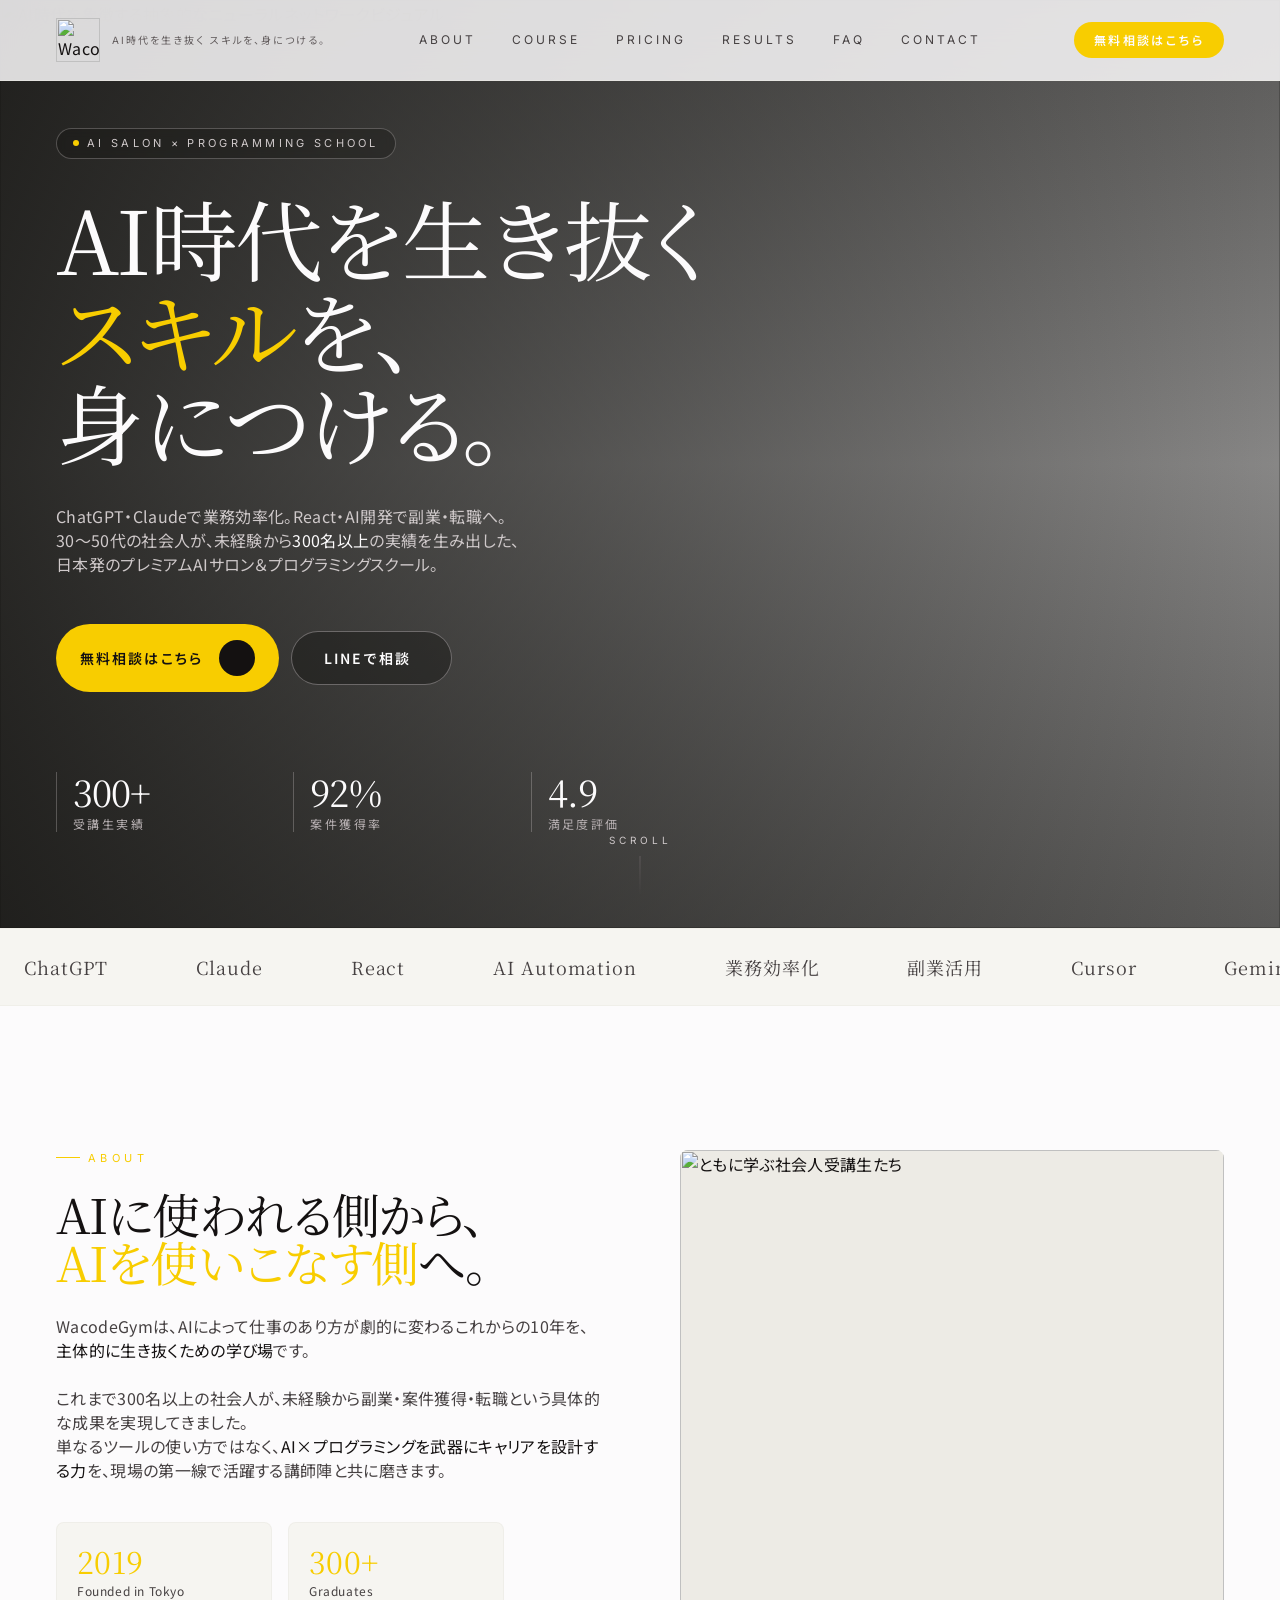
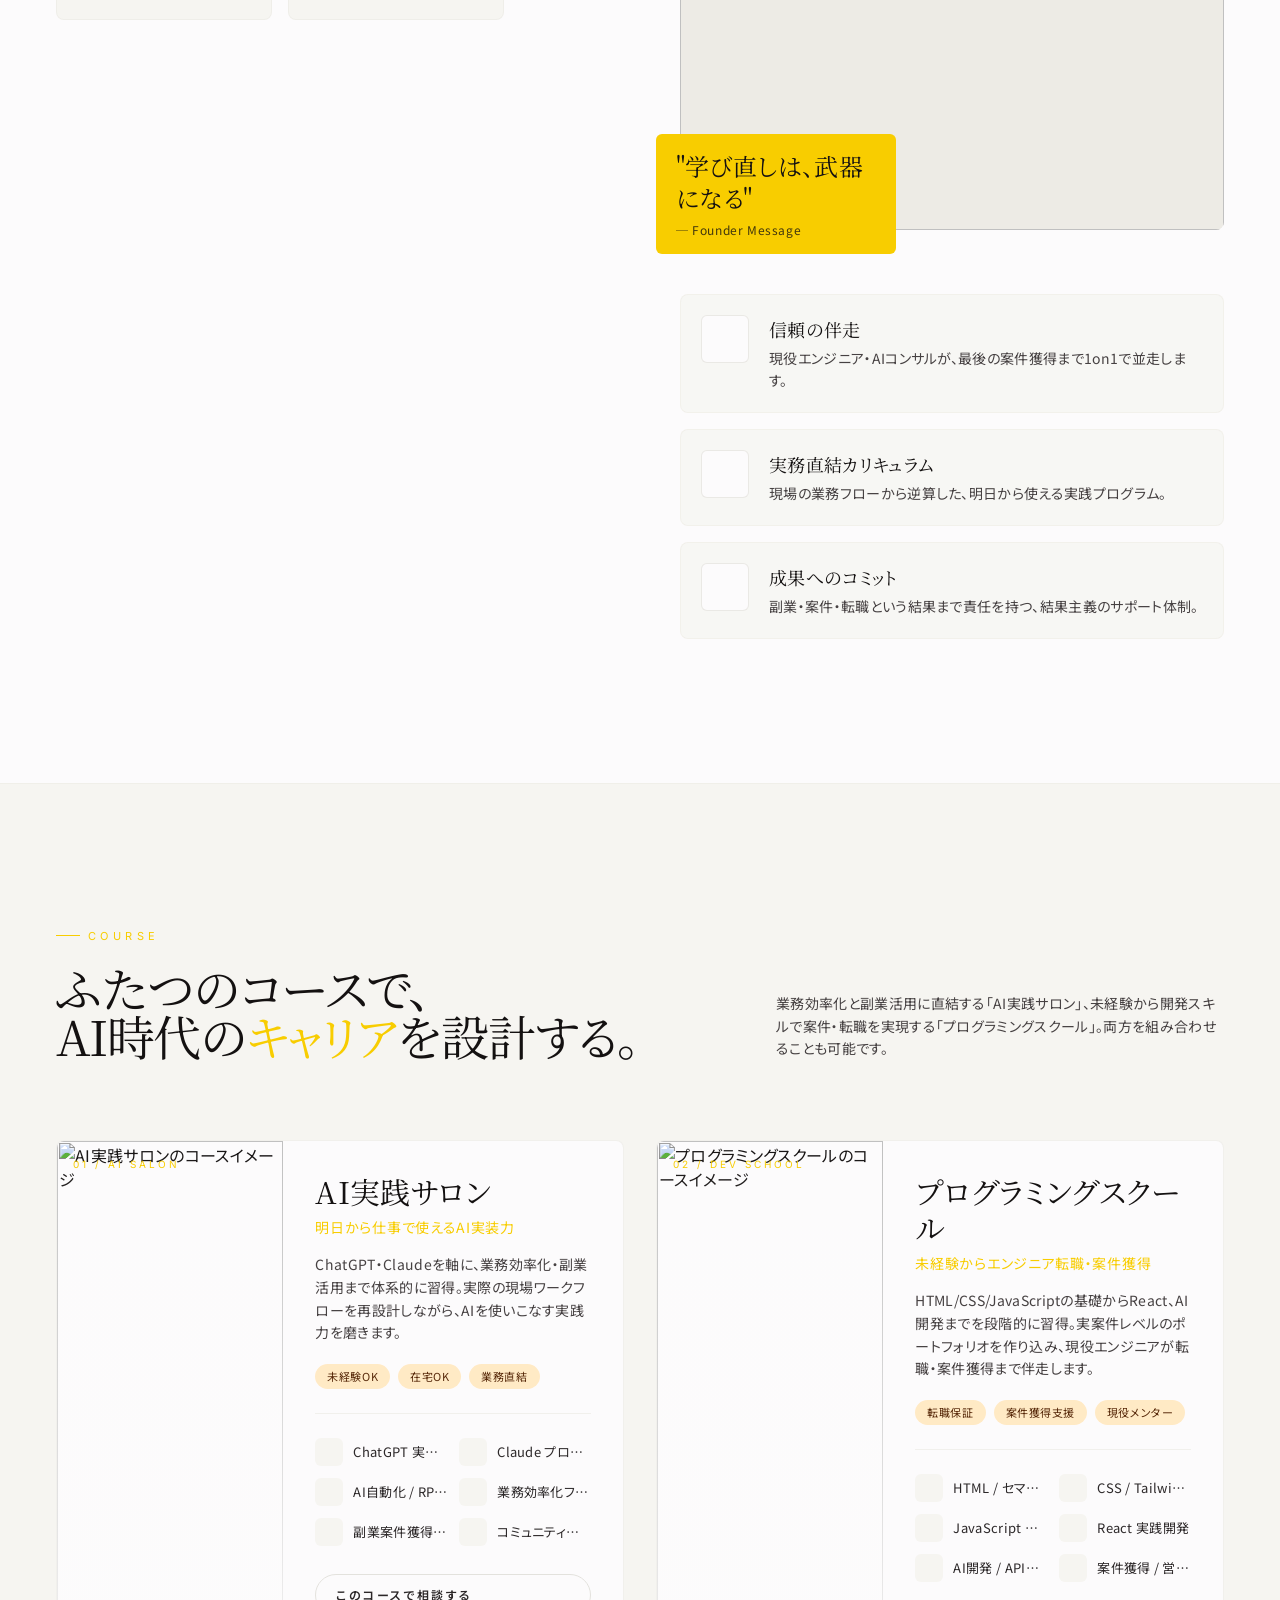
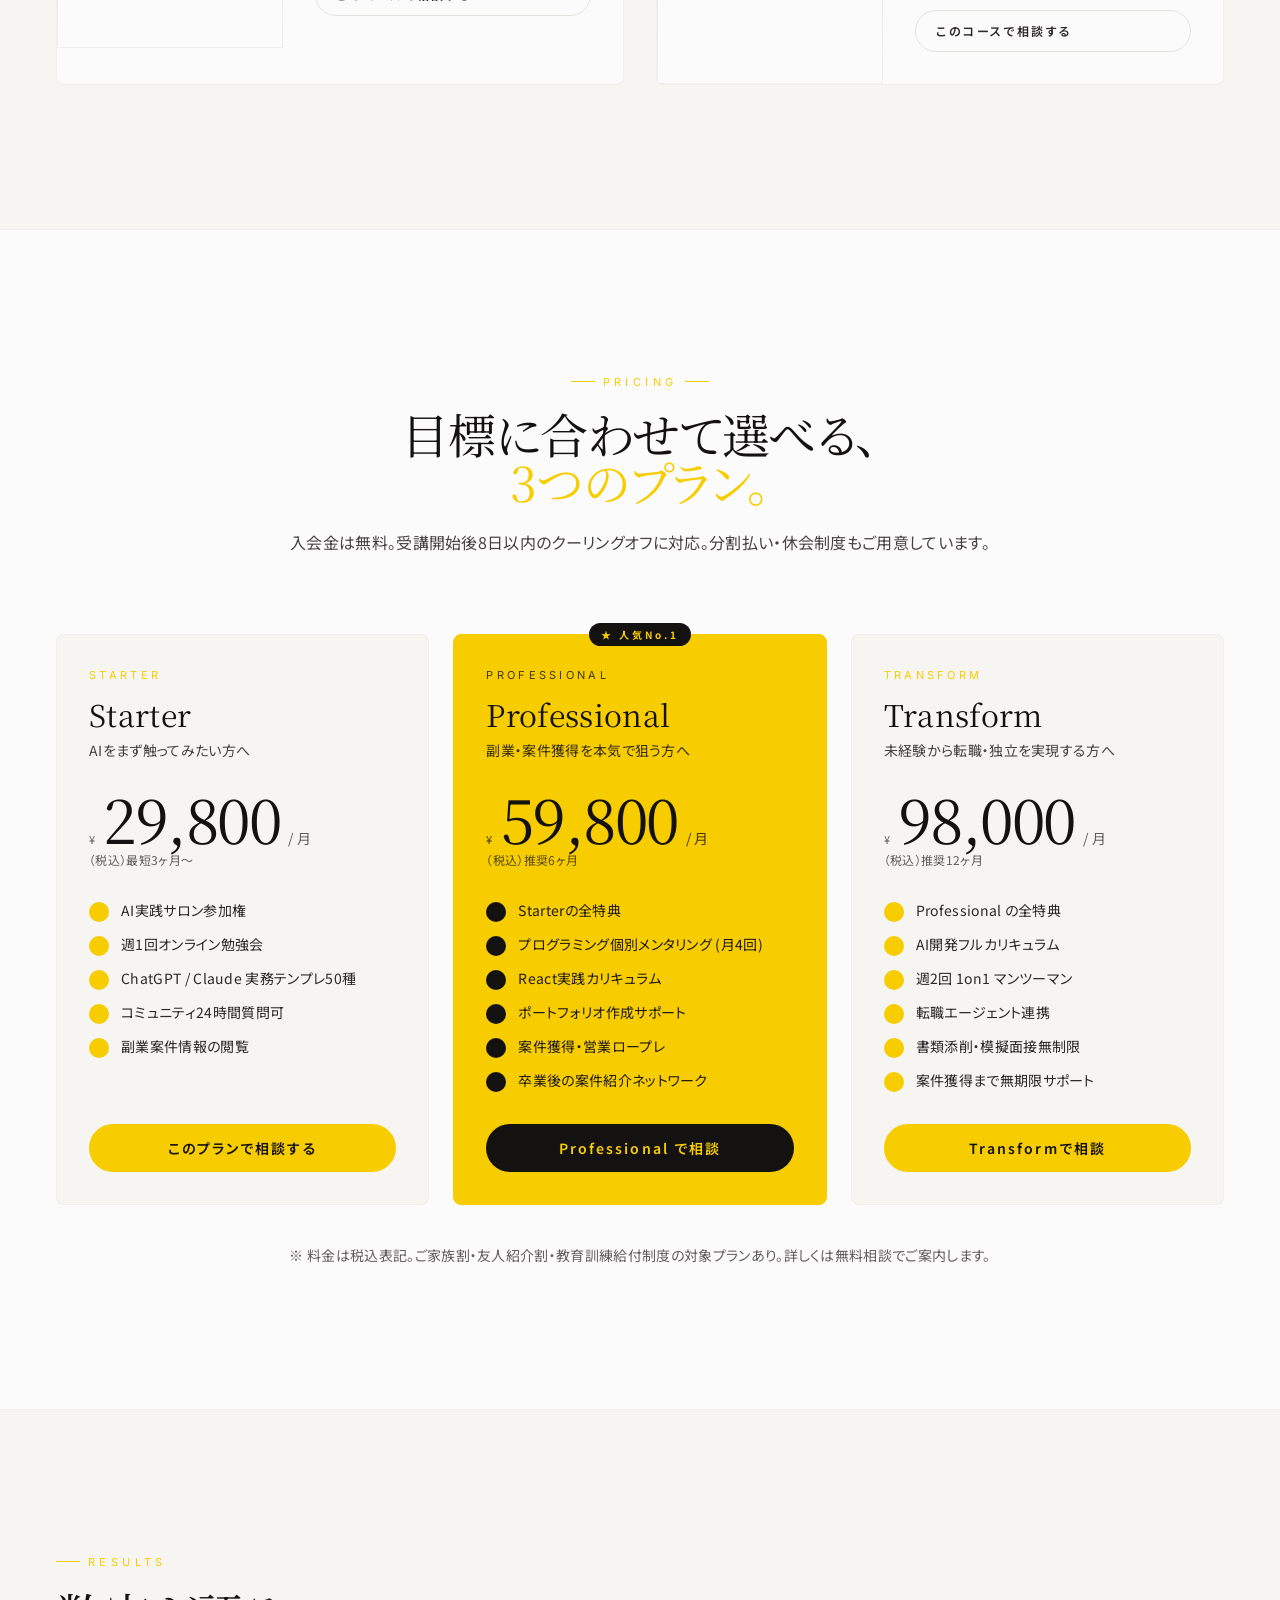
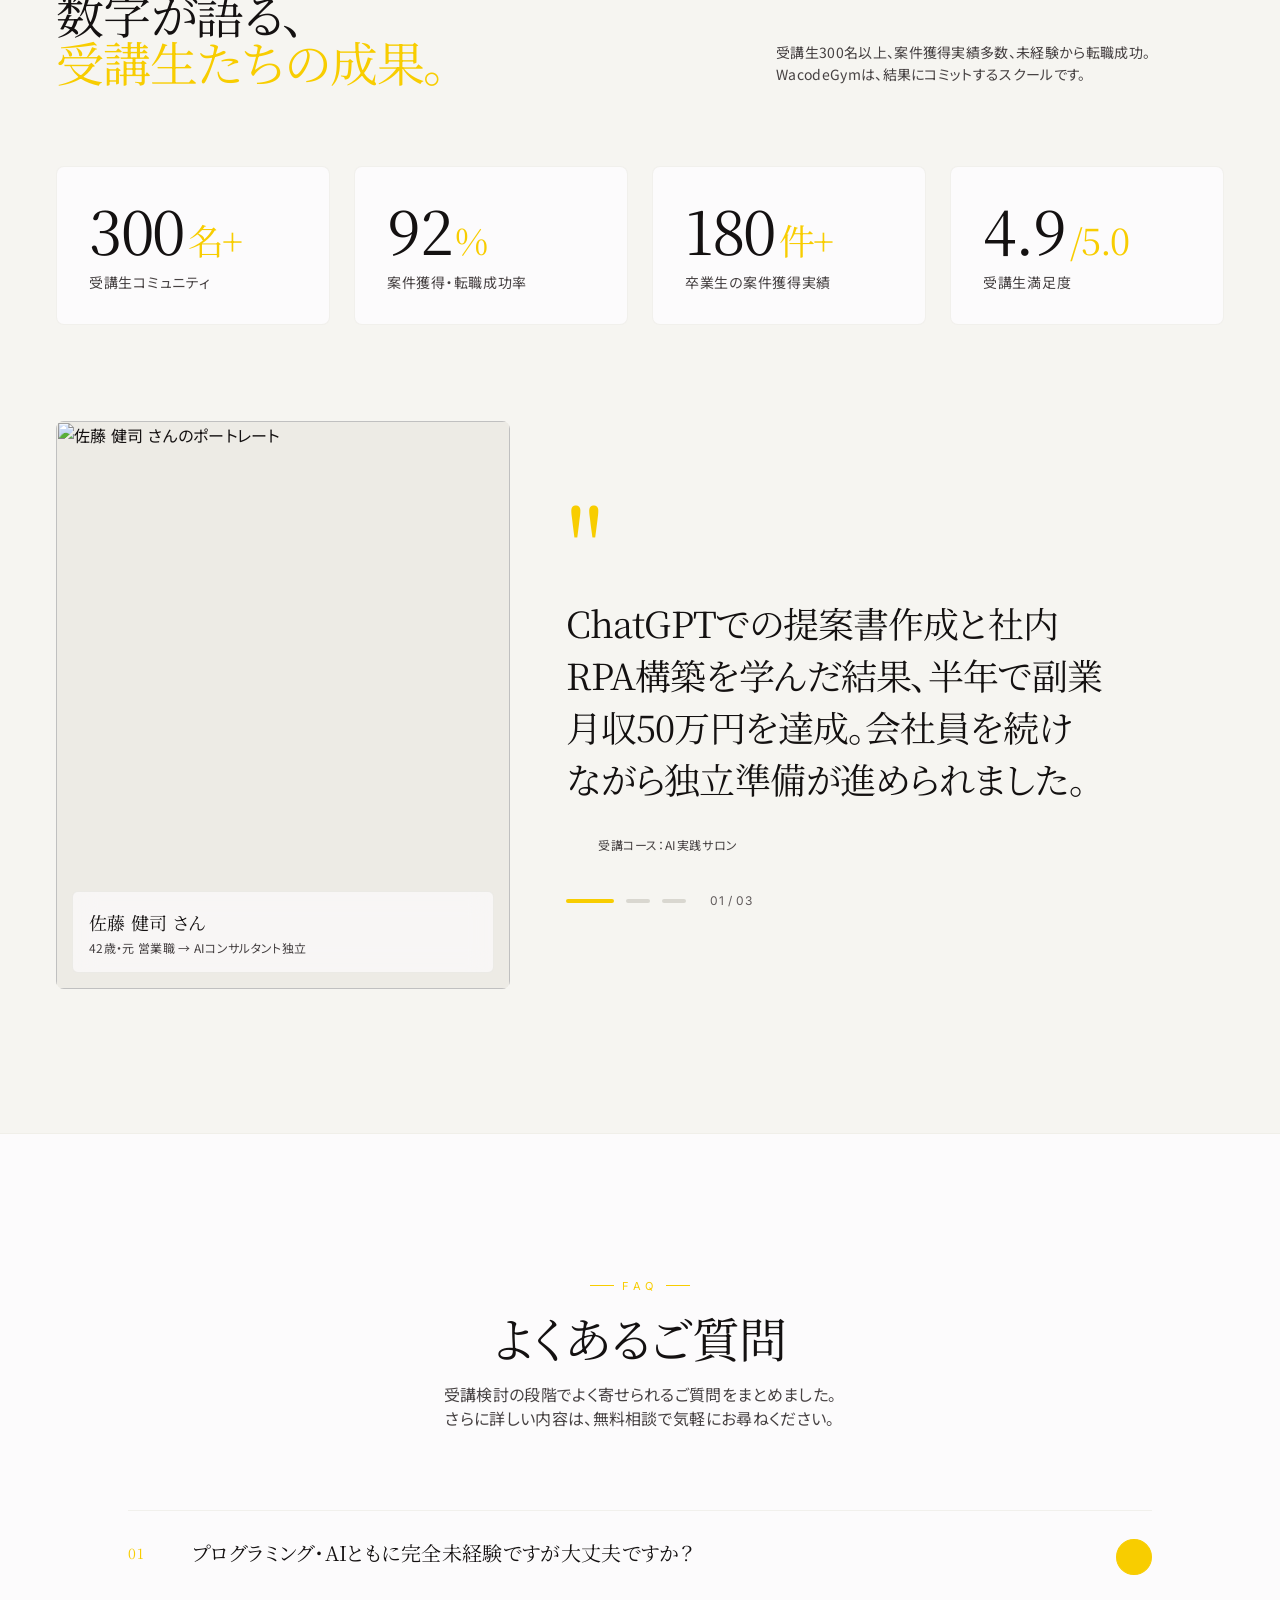
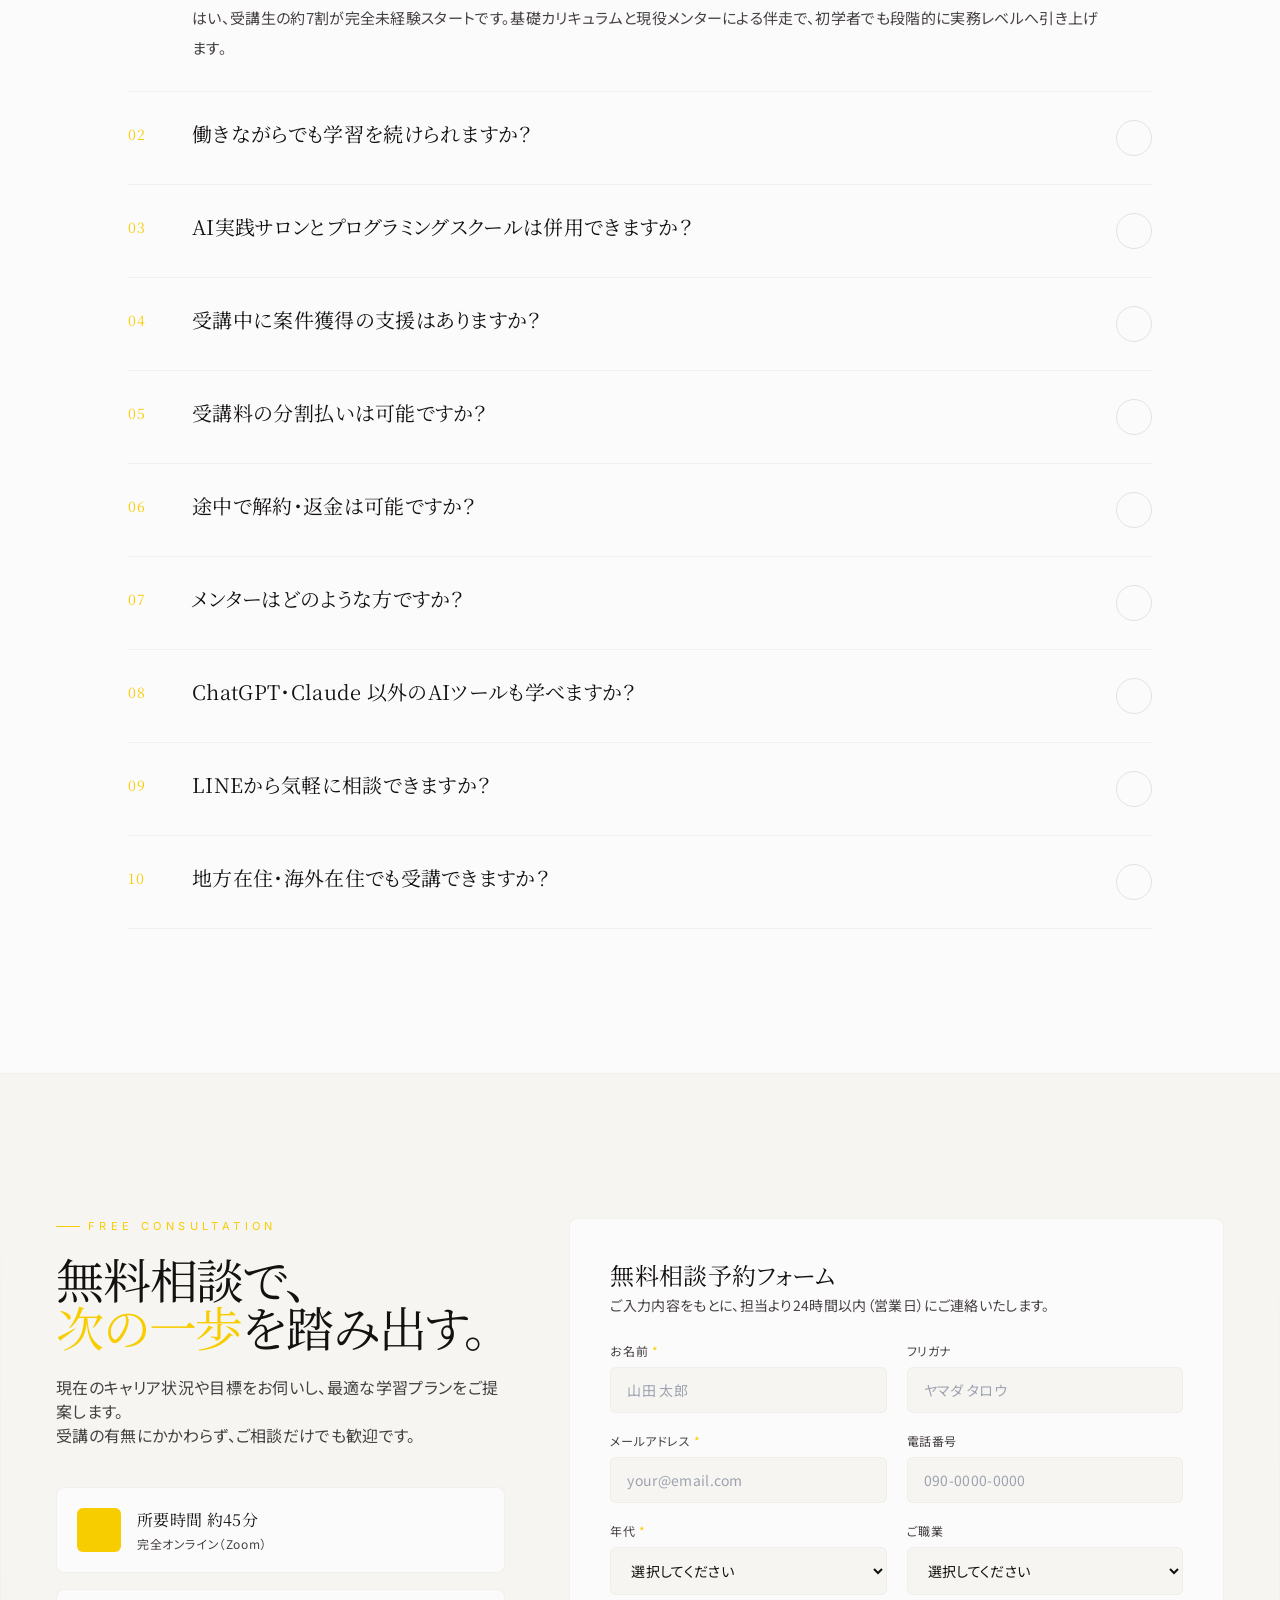
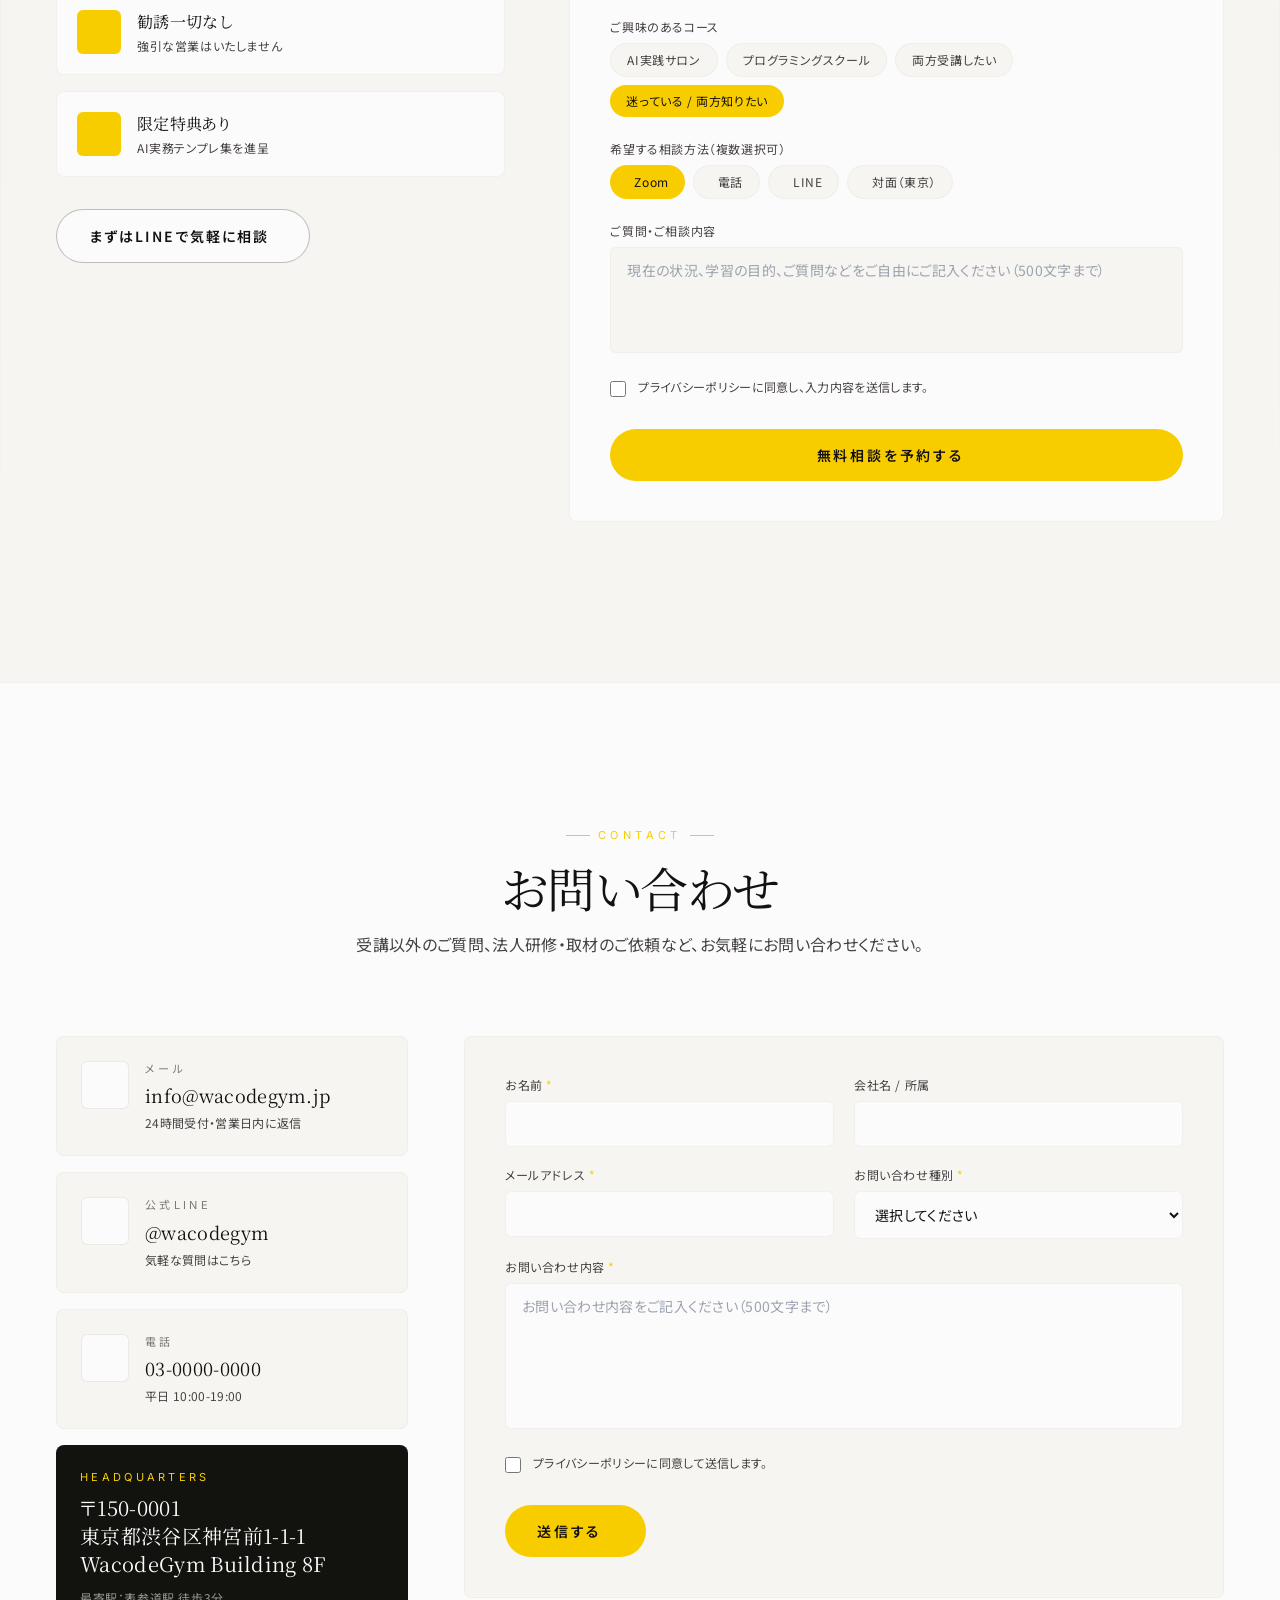
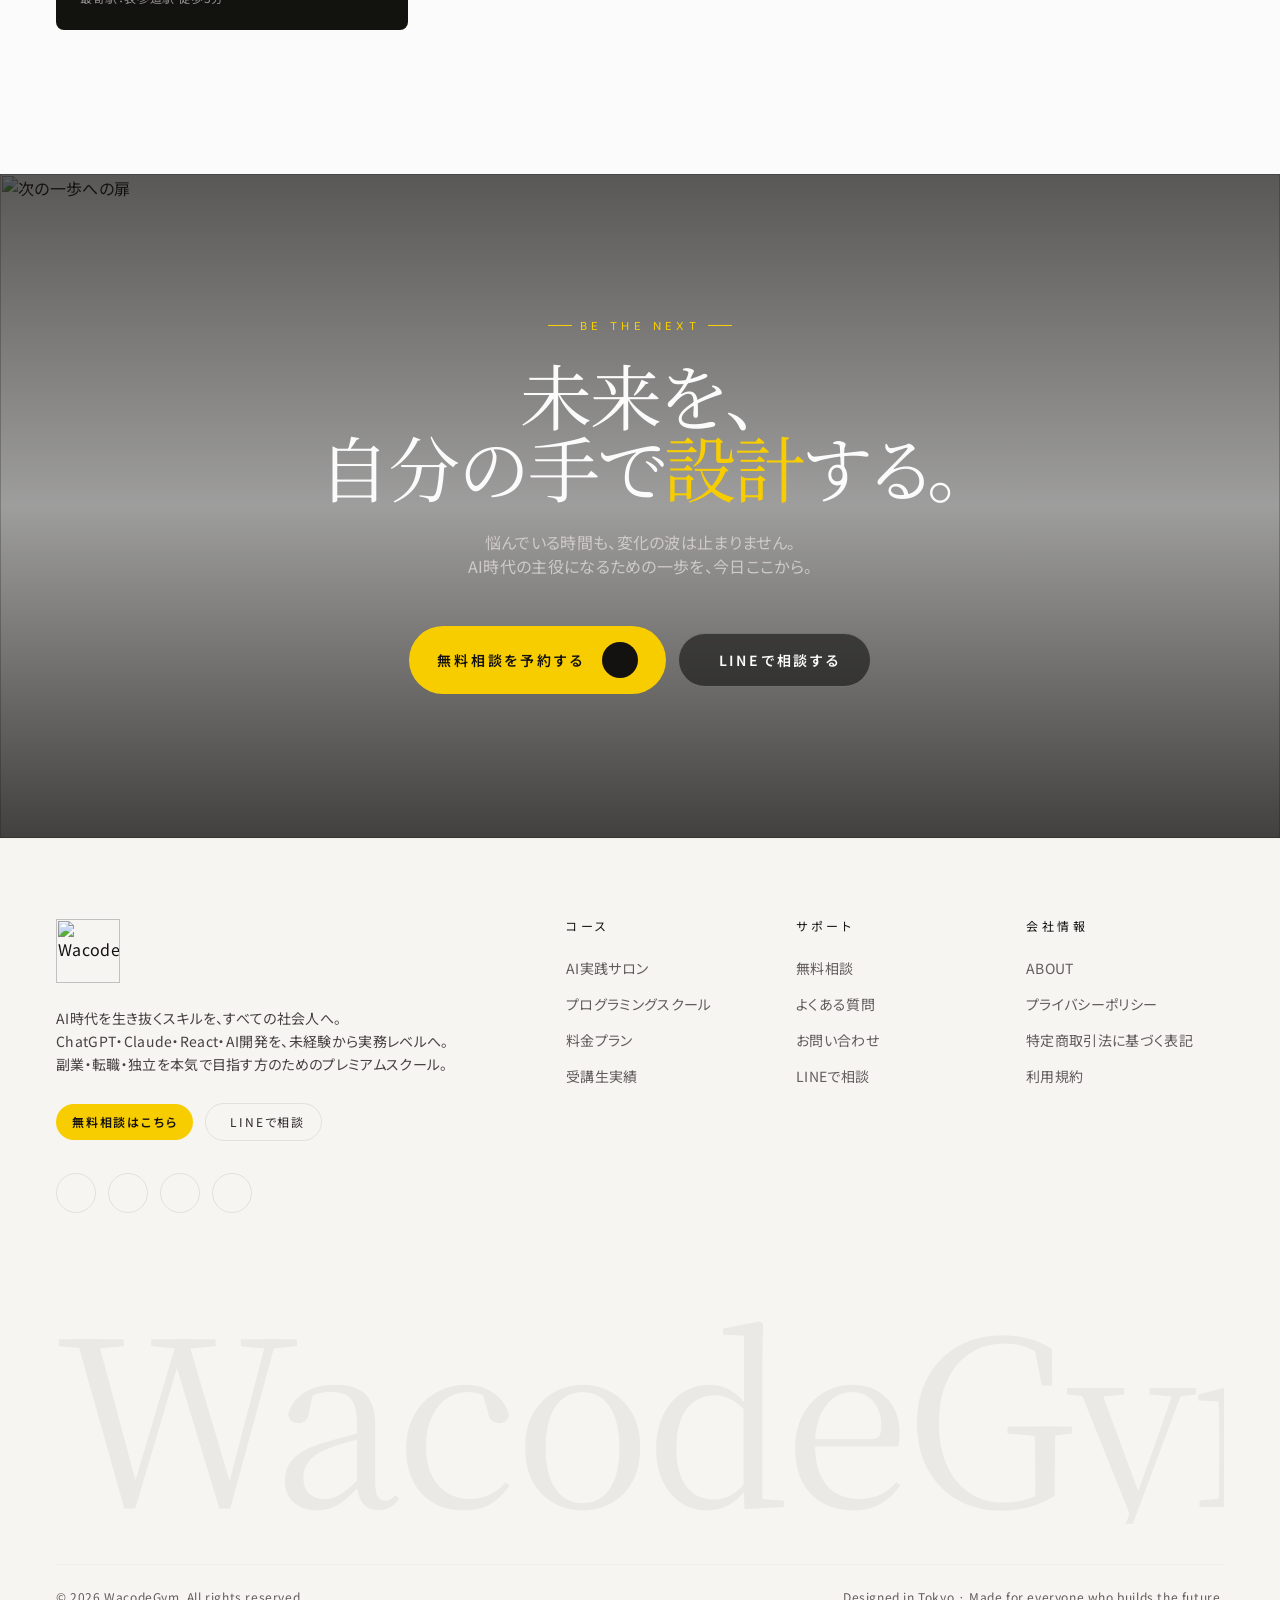
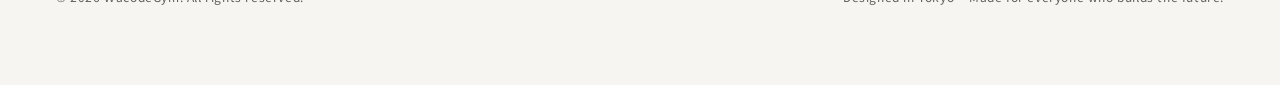
==== commit 8ce920a1: "remove logo padding and enlarge image" ====
--- a/index.html
+++ b/index.html
@@ -79,5 +79,5 @@
 <link rel="stylesheet" href="style.css">
 </head>
   <body>
-    <div id="root" style=""><div class="min-h-screen bg-background-50 text-foreground-950" style=""><header class="fixed top-0 inset-x-0 z-50 transition-all duration-500 bg-background-50/85 backdrop-blur-xl border-b border-background-200/50" style=""><div class="px-4 md:px-10 lg:px-14" style=""><div class="h-20 sm:h-16 md:h-20 flex items-center justify-between" style=""><a href="#hero" class="flex items-center gap-2 sm:gap-3 cursor-pointer group"><div class="relative rounded-xl bg-white p-3 md:p-4 border border-gray-200/50 shadow-none"><img alt="WacodeGym" class="h-9 md:h-11 w-auto object-contain" src="https://storage.readdy-site.link/project_files/ce80d494-f945-48da-901f-ff71e288c6fa/c79ed631-49cb-4a66-b5b4-a5a09496db87_WacodeGym_logo_A1.png?v=393e67d87ccb968411261f236a81c7e1"></div><div class="hidden sm:flex flex-col leading-tight"><span class="text-[10px] tracking-[0.2em] text-foreground-700 font-label">AI時代を生き抜く スキルを、身につける。</span></div><div class="flex sm:hidden flex-col leading-tight gap-0.5"><span class="text-[10px] tracking-[0.08em] text-foreground-700 font-label whitespace-nowrap">AI時代を生き抜く スキルを身につける</span><span class="text-[8px] tracking-[0.12em] text-foreground-500 font-label whitespace-nowrap">AI SALON × PROGRAMMING SCHOOL</span></div></a><nav class="hidden lg:flex items-center gap-9"><a href="#about" class="text-xs tracking-[0.25em] font-label text-foreground-800 hover:text-primary-500 transition-colors cursor-pointer whitespace-nowrap">ABOUT</a><a href="#courses" class="text-xs tracking-[0.25em] font-label text-foreground-800 hover:text-primary-500 transition-colors cursor-pointer whitespace-nowrap">COURSE</a><a href="#pricing" class="text-xs tracking-[0.25em] font-label text-foreground-800 hover:text-primary-500 transition-colors cursor-pointer whitespace-nowrap">PRICING</a><a href="#results" class="text-xs tracking-[0.25em] font-label text-foreground-800 hover:text-primary-500 transition-colors cursor-pointer whitespace-nowrap">RESULTS</a><a href="#faq" class="text-xs tracking-[0.25em] font-label text-foreground-800 hover:text-primary-500 transition-colors cursor-pointer whitespace-nowrap">FAQ</a><a href="#contact" class="text-xs tracking-[0.25em] font-label text-foreground-800 hover:text-primary-500 transition-colors cursor-pointer whitespace-nowrap">CONTACT</a></nav><div class="hidden lg:flex items-center gap-3"><a href="#consultation" class="px-5 py-2.5 rounded-full bg-primary-500 hover:bg-primary-400 text-background-50 text-xs tracking-[0.2em] font-semibold transition-all cursor-pointer whitespace-nowrap">無料相談はこちら</a></div><button type="button" aria-label="menu" class="lg:hidden w-10 h-10 flex items-center justify-center rounded-full border border-background-300 text-foreground-900 cursor-pointer"><i class="ri-menu-3-line text-xl"></i></button></div></div><div class="lg:hidden overflow-hidden transition-all duration-500 bg-background-50/95 backdrop-blur-xl max-h-0"><div class="px-6 py-6 flex flex-col gap-1"><a href="#about" class="py-3 border-b border-background-200/50 text-foreground-800 hover:text-primary-500 text-sm tracking-[0.2em] font-label cursor-pointer">ABOUT</a><a href="#courses" class="py-3 border-b border-background-200/50 text-foreground-800 hover:text-primary-500 text-sm tracking-[0.2em] font-label cursor-pointer">COURSE</a><a href="#pricing" class="py-3 border-b border-background-200/50 text-foreground-800 hover:text-primary-500 text-sm tracking-[0.2em] font-label cursor-pointer">PRICING</a><a href="#results" class="py-3 border-b border-background-200/50 text-foreground-800 hover:text-primary-500 text-sm tracking-[0.2em] font-label cursor-pointer">RESULTS</a><a href="#faq" class="py-3 border-b border-background-200/50 text-foreground-800 hover:text-primary-500 text-sm tracking-[0.2em] font-label cursor-pointer">FAQ</a><a href="#contact" class="py-3 border-b border-background-200/50 text-foreground-800 hover:text-primary-500 text-sm tracking-[0.2em] font-label cursor-pointer">CONTACT</a><a href="#consultation" class="mt-4 px-5 py-3 rounded-full bg-primary-500 text-background-50 text-sm font-semibold text-center cursor-pointer whitespace-nowrap">無料相談はこちら</a></div></div></header><main style=""><h1 class="sr-only">WacodeGym｜AI実践サロン＆プログラミングスクール</h1><section id="hero" class="relative min-h-screen w-full flex items-center overflow-hidden pt-24 pb-20 md:pt-32 md:pb-24" style=""><div class="absolute inset-0" style=""><img alt="AI時代を象徴する抽象的なニューラルネットワークビジュアル" class="w-full h-full object-cover object-top" src="https://readdy.ai/api/search-image?query=Ultra%20premium%20cinematic%20abstract%20visual%20of%20glowing%20golden%20neural%20network%20nodes%20floating%20in%20pure%20deep%20black%20space%2C%20minimalist%20futuristic%20technology%20art%20with%20soft%20amber%20particle%20glow%20and%20generous%20negative%20space%2C%20editorial%20Apple%20Tesla%20luxury%20brand%20aesthetic%20with%20moody%20atmosphere%20and%20subtle%20geometric%20light%20trails&amp;width=1920&amp;height=1200&amp;seq=hero-nexus-001&amp;orientation=landscape" style=""><div class="absolute inset-0 bg-gradient-to-b from-background-950/70 via-background-950/50 to-background-950/70" style=""></div><div class="absolute inset-0 bg-gradient-to-r from-background-950/80 via-background-950/40 to-transparent" style=""></div></div><div class="relative z-10 w-full px-4 md:px-10 lg:px-14" style=""><div class="max-w-5xl" style=""><div class="inline-flex items-center gap-2 px-4 py-1.5 rounded-full border border-foreground-300/30 backdrop-blur-sm bg-background-950/30 animate-fade-up"><span class="w-1.5 h-1.5 rounded-full bg-primary-500 animate-pulse"></span><span class="text-foreground-300 text-[11px] tracking-[0.3em] font-label">AI SALON × PROGRAMMING SCHOOL</span></div><h1 class="mt-6 md:mt-8 font-heading text-foreground-50 text-balance text-[42px] leading-[1.1] md:text-[88px] md:leading-[1.05] tracking-tight animate-fade-up" style="animation-delay: 0.1s;" data-change-id="cid-1781257300700-y8yyqu" contenteditable="false">AI時代を生き抜く<br><span class="text-primary-500" data-change-id="cid-1781257302661-9pihxj" contenteditable="false">スキル</span>を、<br>身につける。</h1><p class="mt-7 md:mt-9 max-w-2xl text-foreground-300 text-sm md:text-base leading-relaxed animate-fade-up" style="animation-delay: 0.2s;" data-change-id="cid-1781257290810-k1ku2q" contenteditable="false">ChatGPT・Claudeで業務効率化。React・AI開発で副業・転職へ。<br class="hidden md:block">30〜50代の社会人が、未経験から<span class="text-foreground-50" data-change-id="cid-1781257298853-keo1k0" contenteditable="false">300名以上</span>の実績を生み出した、<br class="hidden md:block">日本発のプレミアムAIサロン＆プログラミングスクール。</p><div class="mt-10 md:mt-12 flex flex-col sm:flex-row items-stretch sm:items-center gap-3 animate-fade-up" style="animation-delay: 0.3s;"><button type="button" class="group inline-flex items-center justify-between gap-4 px-6 py-4 rounded-full bg-primary-500 hover:bg-primary-400 text-foreground-950 transition-all cursor-pointer whitespace-nowrap"><span class="text-sm font-semibold tracking-[0.15em]">無料相談はこちら</span><span class="w-9 h-9 flex items-center justify-center rounded-full bg-foreground-950 text-primary-500 group-hover:translate-x-0.5 transition-transform"><i class="ri-arrow-right-up-line text-base"></i></span></button><a href="#" class="group inline-flex items-center justify-between gap-4 px-6 py-4 rounded-full border border-foreground-300/40 hover:border-primary-500 text-foreground-50 transition-all cursor-pointer whitespace-nowrap bg-background-950/40 backdrop-blur-sm"><span class="inline-flex items-center gap-2"><i class="ri-line-fill text-lg text-[#06C755]"></i><span class="text-sm font-semibold tracking-[0.15em]">LINEで相談</span></span><i class="ri-arrow-right-line text-base text-foreground-300 group-hover:text-primary-500"></i></a></div><div class="mt-14 md:mt-20 grid grid-cols-3 gap-4 md:gap-10 max-w-2xl animate-fade-up" style="animation-delay: 0.4s;"><div class="border-l border-foreground-300/30 pl-4"><div class="font-heading text-foreground-50 text-2xl md:text-4xl tracking-tight">300+</div><div class="text-foreground-400 text-[11px] md:text-xs tracking-[0.2em] mt-1">受講生実績</div></div><div class="border-l border-foreground-300/30 pl-4"><div class="font-heading text-foreground-50 text-2xl md:text-4xl tracking-tight">92%</div><div class="text-foreground-400 text-[11px] md:text-xs tracking-[0.2em] mt-1">案件獲得率</div></div><div class="border-l border-foreground-300/30 pl-4"><div class="font-heading text-foreground-50 text-2xl md:text-4xl tracking-tight">4.9</div><div class="text-foreground-400 text-[11px] md:text-xs tracking-[0.2em] mt-1">満足度評価</div></div></div></div></div><div class="absolute bottom-8 left-1/2 -translate-x-1/2 z-10 flex flex-col items-center gap-2 text-foreground-300"><span class="text-[10px] tracking-[0.4em] font-label">SCROLL</span><div class="w-px h-10 bg-gradient-to-b from-foreground-700 to-transparent"></div></div></section><div class="relative bg-background-100 border-y border-background-200/60 overflow-hidden"><div class="flex animate-marquee py-5 md:py-6 whitespace-nowrap"><div class="flex items-center gap-10 px-6 text-foreground-800"><span class="font-heading tracking-wider text-base md:text-lg">ChatGPT</span><i class="ri-asterisk text-primary-500 text-sm"></i></div><div class="flex items-center gap-10 px-6 text-foreground-800"><span class="font-heading tracking-wider text-base md:text-lg">Claude</span><i class="ri-asterisk text-primary-500 text-sm"></i></div><div class="flex items-center gap-10 px-6 text-foreground-800"><span class="font-heading tracking-wider text-base md:text-lg">React</span><i class="ri-asterisk text-primary-500 text-sm"></i></div><div class="flex items-center gap-10 px-6 text-foreground-800"><span class="font-heading tracking-wider text-base md:text-lg">AI Automation</span><i class="ri-asterisk text-primary-500 text-sm"></i></div><div class="flex items-center gap-10 px-6 text-foreground-800"><span class="font-heading tracking-wider text-base md:text-lg">業務効率化</span><i class="ri-asterisk text-primary-500 text-sm"></i></div><div class="flex items-center gap-10 px-6 text-foreground-800"><span class="font-heading tracking-wider text-base md:text-lg">副業活用</span><i class="ri-asterisk text-primary-500 text-sm"></i></div><div class="flex items-center gap-10 px-6 text-foreground-800"><span class="font-heading tracking-wider text-base md:text-lg">Cursor</span><i class="ri-asterisk text-primary-500 text-sm"></i></div><div class="flex items-center gap-10 px-6 text-foreground-800"><span class="font-heading tracking-wider text-base md:text-lg">Gemini</span><i class="ri-asterisk text-primary-500 text-sm"></i></div><div class="flex items-center gap-10 px-6 text-foreground-800"><span class="font-heading tracking-wider text-base md:text-lg">Notion AI</span><i class="ri-asterisk text-primary-500 text-sm"></i></div><div class="flex items-center gap-10 px-6 text-foreground-800"><span class="font-heading tracking-wider text-base md:text-lg">案件獲得支援</span><i class="ri-asterisk text-primary-500 text-sm"></i></div><div class="flex items-center gap-10 px-6 text-foreground-800"><span class="font-heading tracking-wider text-base md:text-lg">未経験OK</span><i class="ri-asterisk text-primary-500 text-sm"></i></div><div class="flex items-center gap-10 px-6 text-foreground-800"><span class="font-heading tracking-wider text-base md:text-lg">完全オンライン</span><i class="ri-asterisk text-primary-500 text-sm"></i></div><div class="flex items-center gap-10 px-6 text-foreground-800"><span class="font-heading tracking-wider text-base md:text-lg">ChatGPT</span><i class="ri-asterisk text-primary-500 text-sm"></i></div><div class="flex items-center gap-10 px-6 text-foreground-800"><span class="font-heading tracking-wider text-base md:text-lg">Claude</span><i class="ri-asterisk text-primary-500 text-sm"></i></div><div class="flex items-center gap-10 px-6 text-foreground-800"><span class="font-heading tracking-wider text-base md:text-lg">React</span><i class="ri-asterisk text-primary-500 text-sm"></i></div><div class="flex items-center gap-10 px-6 text-foreground-800"><span class="font-heading tracking-wider text-base md:text-lg">AI Automation</span><i class="ri-asterisk text-primary-500 text-sm"></i></div><div class="flex items-center gap-10 px-6 text-foreground-800"><span class="font-heading tracking-wider text-base md:text-lg">業務効率化</span><i class="ri-asterisk text-primary-500 text-sm"></i></div><div class="flex items-center gap-10 px-6 text-foreground-800"><span class="font-heading tracking-wider text-base md:text-lg">副業活用</span><i class="ri-asterisk text-primary-500 text-sm"></i></div><div class="flex items-center gap-10 px-6 text-foreground-800"><span class="font-heading tracking-wider text-base md:text-lg">Cursor</span><i class="ri-asterisk text-primary-500 text-sm"></i></div><div class="flex items-center gap-10 px-6 text-foreground-800"><span class="font-heading tracking-wider text-base md:text-lg">Gemini</span><i class="ri-asterisk text-primary-500 text-sm"></i></div><div class="flex items-center gap-10 px-6 text-foreground-800"><span class="font-heading tracking-wider text-base md:text-lg">Notion AI</span><i class="ri-asterisk text-primary-500 text-sm"></i></div><div class="flex items-center gap-10 px-6 text-foreground-800"><span class="font-heading tracking-wider text-base md:text-lg">案件獲得支援</span><i class="ri-asterisk text-primary-500 text-sm"></i></div><div class="flex items-center gap-10 px-6 text-foreground-800"><span class="font-heading tracking-wider text-base md:text-lg">未経験OK</span><i class="ri-asterisk text-primary-500 text-sm"></i></div><div class="flex items-center gap-10 px-6 text-foreground-800"><span class="font-heading tracking-wider text-base md:text-lg">完全オンライン</span><i class="ri-asterisk text-primary-500 text-sm"></i></div></div></div><section id="about" class="relative bg-background-50 py-24 md:py-36 overflow-hidden"><div class="px-4 md:px-10 lg:px-14"><div class="max-w-7xl mx-auto"><div class="flex flex-col lg:flex-row gap-12 lg:gap-20"><div class="lg:w-1/2"><div class="inline-flex items-center gap-2 text-primary-500 text-[11px] tracking-[0.4em] font-label"><span class="w-6 h-px bg-primary-500"></span>ABOUT</div><h2 class="mt-6 font-heading text-foreground-950 text-3xl md:text-5xl leading-[1.2] tracking-tight text-balance">AIに使われる側から、<br><span class="text-primary-500">AIを使いこなす側</span>へ。</h2><p class="mt-7 text-foreground-800 text-sm md:text-base leading-loose">WacodeGymは、AIによって仕事のあり方が劇的に変わるこれからの10年を、<span class="text-foreground-950">主体的に生き抜くための学び場</span>です。<br><br>これまで300名以上の社会人が、未経験から副業・案件獲得・転職という具体的な成果を実現してきました。<br>単なるツールの使い方ではなく、<span class="text-foreground-950">AI×プログラミングを武器にキャリアを設計する力</span>を、現場の第一線で活躍する講師陣と共に磨きます。</p><div class="mt-10 grid grid-cols-2 gap-4 max-w-md"><div class="rounded-lg bg-background-100 border border-background-200/70 p-5"><div class="text-primary-500 font-heading text-3xl">2019</div><div class="text-foreground-800 text-xs tracking-wider mt-1">Founded in Tokyo</div></div><div class="rounded-lg bg-background-100 border border-background-200/70 p-5"><div class="text-primary-500 font-heading text-3xl">300+</div><div class="text-foreground-800 text-xs tracking-wider mt-1">Graduates</div></div></div></div><div class="lg:w-1/2"><div class="relative"><div class="aspect-[4/5] w-full overflow-hidden rounded-lg bg-background-200"><img alt="ともに学ぶ社会人受講生たち" class="w-full h-full object-cover object-top" src="https://readdy.ai/api/search-image?query=Cinematic%20editorial%20portrait%20of%20a%20diverse%20group%20of%20Japanese%20business%20professionals%20in%20their%2030s%20to%2050s%20collaborating%20around%20a%20sleek%20laptop%2C%20deep%20pure%20black%20studio%20background%20with%20warm%20amber%20golden%20rim%20lighting%2C%20minimalist%20luxury%20premium%20technology%20brand%20photography%20with%20Apple%20Tesla%20aesthetic%20and%20serious%20professional%20mood&amp;width=1100&amp;height=1350&amp;seq=about-team-001&amp;orientation=portrait"></div><div class="absolute -bottom-6 -left-2 md:-left-6 bg-primary-500 text-foreground-950 px-5 py-4 rounded-md max-w-[240px]"><div class="font-heading text-xl md:text-2xl leading-tight">"学び直しは、武器になる"</div><div class="text-xs mt-2 opacity-80 tracking-wider">─ Founder Message</div></div></div><div class="mt-16 space-y-4"><div class="flex items-start gap-5 p-5 rounded-lg bg-background-100/70 border border-background-200/60 hover:border-primary-500/60 transition-colors"><div class="w-12 h-12 flex items-center justify-center rounded-md bg-background-50 border border-background-300/50 text-primary-500 shrink-0"><i class="ri-shield-star-line text-xl"></i></div><div><h3 class="font-heading text-foreground-950 text-lg">信頼の伴走</h3><p class="text-foreground-800 text-sm leading-relaxed mt-1">現役エンジニア・AIコンサルが、最後の案件獲得まで1on1で並走します。</p></div></div><div class="flex items-start gap-5 p-5 rounded-lg bg-background-100/70 border border-background-200/60 hover:border-primary-500/60 transition-colors"><div class="w-12 h-12 flex items-center justify-center rounded-md bg-background-50 border border-background-300/50 text-primary-500 shrink-0"><i class="ri-compass-3-line text-xl"></i></div><div><h3 class="font-heading text-foreground-950 text-lg">実務直結カリキュラム</h3><p class="text-foreground-800 text-sm leading-relaxed mt-1">現場の業務フローから逆算した、明日から使える実践プログラム。</p></div></div><div class="flex items-start gap-5 p-5 rounded-lg bg-background-100/70 border border-background-200/60 hover:border-primary-500/60 transition-colors"><div class="w-12 h-12 flex items-center justify-center rounded-md bg-background-50 border border-background-300/50 text-primary-500 shrink-0"><i class="ri-rocket-2-line text-xl"></i></div><div><h3 class="font-heading text-foreground-950 text-lg">成果へのコミット</h3><p class="text-foreground-800 text-sm leading-relaxed mt-1">副業・案件・転職という結果まで責任を持つ、結果主義のサポート体制。</p></div></div></div></div></div></div></div></section><section id="courses" class="relative bg-background-100 py-24 md:py-36 border-y border-background-200/60" data-product-shop="true"><div class="px-4 md:px-10 lg:px-14"><div class="max-w-7xl mx-auto"><div class="flex flex-col md:flex-row md:items-end md:justify-between gap-6 mb-14 md:mb-20"><div><div class="inline-flex items-center gap-2 text-primary-500 text-[11px] tracking-[0.4em] font-label"><span class="w-6 h-px bg-primary-500"></span>COURSE</div><h2 class="mt-5 font-heading text-foreground-950 text-3xl md:text-5xl leading-[1.15] tracking-tight">ふたつのコースで、<br>AI時代の<span class="text-primary-500">キャリア</span>を設計する。</h2></div><p class="max-w-md text-foreground-800 text-sm leading-relaxed">業務効率化と副業活用に直結する「AI実践サロン」、未経験から開発スキルで案件・転職を実現する「プログラミングスクール」。両方を組み合わせることも可能です。</p></div><div class="grid grid-cols-1 lg:grid-cols-2 gap-6 md:gap-8"><article class="group relative rounded-lg overflow-hidden bg-background-50 border border-background-200/70 hover:border-primary-500/70 transition-all"><div class="grid grid-cols-1 sm:grid-cols-5"><div class="sm:col-span-2 relative h-64 sm:h-auto overflow-hidden"><img alt="AI実践サロンのコースイメージ" class="w-full h-full object-cover object-top group-hover:scale-[1.03] transition-transform duration-700" src="https://readdy.ai/api/search-image?query=Premium%20minimalist%20studio%20portrait%20of%20a%20Japanese%20business%20professional%20interacting%20with%20holographic%20AI%20chat%20interface%2C%20deep%20jet%20black%20background%20with%20subtle%20amber%20rim%20lighting%2C%20cinematic%20editorial%20technology%20photography%20with%20clean%20negative%20space%20and%20futuristic%20yet%20elegant%20mood&amp;width=900&amp;height=1100&amp;seq=course-ai-salon-01&amp;orientation=portrait"><div class="absolute inset-0 bg-gradient-to-t from-background-50/80 to-transparent"></div><div class="absolute top-4 left-4 text-[10px] tracking-[0.3em] text-primary-500 font-label">01 / AI SALON</div></div><div class="sm:col-span-3 p-6 md:p-8 flex flex-col"><h3 class="font-heading text-foreground-950 text-2xl md:text-3xl leading-tight">AI実践サロン</h3><p class="mt-2 text-primary-500 text-sm tracking-wider">明日から仕事で使えるAI実装力</p><p class="mt-4 text-foreground-800 text-sm leading-relaxed">ChatGPT・Claudeを軸に、業務効率化・副業活用まで体系的に習得。実際の現場ワークフローを再設計しながら、AIを使いこなす実践力を磨きます。</p><div class="mt-5 flex flex-wrap gap-2"><span class="px-3 py-1 rounded-full bg-accent-100/80 text-accent-900 text-[11px] tracking-wider">未経験OK</span><span class="px-3 py-1 rounded-full bg-accent-100/80 text-accent-900 text-[11px] tracking-wider">在宅OK</span><span class="px-3 py-1 rounded-full bg-accent-100/80 text-accent-900 text-[11px] tracking-wider">業務直結</span></div><div class="mt-6 pt-6 border-t border-background-200/70 grid grid-cols-2 gap-3"><div class="flex items-center gap-2.5 text-foreground-900 text-xs md:text-[13px]"><span class="w-7 h-7 flex items-center justify-center rounded-md bg-background-100 text-primary-500 shrink-0"><i class="ri-openai-fill text-sm"></i></span><span class="truncate">ChatGPT 実務活用</span></div><div class="flex items-center gap-2.5 text-foreground-900 text-xs md:text-[13px]"><span class="w-7 h-7 flex items-center justify-center rounded-md bg-background-100 text-primary-500 shrink-0"><i class="ri-quill-pen-line text-sm"></i></span><span class="truncate">Claude プロンプト設計</span></div><div class="flex items-center gap-2.5 text-foreground-900 text-xs md:text-[13px]"><span class="w-7 h-7 flex items-center justify-center rounded-md bg-background-100 text-primary-500 shrink-0"><i class="ri-robot-2-line text-sm"></i></span><span class="truncate">AI自動化 / RPA連携</span></div><div class="flex items-center gap-2.5 text-foreground-900 text-xs md:text-[13px]"><span class="w-7 h-7 flex items-center justify-center rounded-md bg-background-100 text-primary-500 shrink-0"><i class="ri-line-chart-line text-sm"></i></span><span class="truncate">業務効率化フレーム</span></div><div class="flex items-center gap-2.5 text-foreground-900 text-xs md:text-[13px]"><span class="w-7 h-7 flex items-center justify-center rounded-md bg-background-100 text-primary-500 shrink-0"><i class="ri-suitcase-line text-sm"></i></span><span class="truncate">副業案件獲得サポート</span></div><div class="flex items-center gap-2.5 text-foreground-900 text-xs md:text-[13px]"><span class="w-7 h-7 flex items-center justify-center rounded-md bg-background-100 text-primary-500 shrink-0"><i class="ri-team-line text-sm"></i></span><span class="truncate">コミュニティ運営参加</span></div></div><button type="button" class="mt-7 inline-flex items-center justify-between gap-3 px-5 py-3 rounded-full border border-background-300/70 hover:border-primary-500 hover:bg-primary-500 hover:text-foreground-950 text-foreground-900 text-xs tracking-[0.2em] font-semibold transition-all cursor-pointer whitespace-nowrap">このコースで相談する<i class="ri-arrow-right-up-line"></i></button></div></div></article><article class="group relative rounded-lg overflow-hidden bg-background-50 border border-background-200/70 hover:border-primary-500/70 transition-all"><div class="grid grid-cols-1 sm:grid-cols-5"><div class="sm:col-span-2 relative h-64 sm:h-auto overflow-hidden"><img alt="プログラミングスクールのコースイメージ" class="w-full h-full object-cover object-top group-hover:scale-[1.03] transition-transform duration-700" src="https://readdy.ai/api/search-image?query=Premium%20minimalist%20editorial%20photograph%20of%20a%20sleek%20laptop%20displaying%20clean%20code%20editor%20on%20a%20deep%20black%20marble%20desk%2C%20warm%20golden%20accent%20light%20from%20one%20side%2C%20cinematic%20luxury%20technology%20photography%20with%20strong%20negative%20space%20and%20modern%20Japanese%20aesthetic&amp;width=900&amp;height=1100&amp;seq=course-dev-school-01&amp;orientation=portrait"><div class="absolute inset-0 bg-gradient-to-t from-background-50/80 to-transparent"></div><div class="absolute top-4 left-4 text-[10px] tracking-[0.3em] text-primary-500 font-label">02 / DEV SCHOOL</div></div><div class="sm:col-span-3 p-6 md:p-8 flex flex-col"><h3 class="font-heading text-foreground-950 text-2xl md:text-3xl leading-tight">プログラミングスクール</h3><p class="mt-2 text-primary-500 text-sm tracking-wider">未経験からエンジニア転職・案件獲得</p><p class="mt-4 text-foreground-800 text-sm leading-relaxed">HTML/CSS/JavaScriptの基礎からReact、AI開発までを段階的に習得。実案件レベルのポートフォリオを作り込み、現役エンジニアが転職・案件獲得まで伴走します。</p><div class="mt-5 flex flex-wrap gap-2"><span class="px-3 py-1 rounded-full bg-accent-100/80 text-accent-900 text-[11px] tracking-wider">転職保証</span><span class="px-3 py-1 rounded-full bg-accent-100/80 text-accent-900 text-[11px] tracking-wider">案件獲得支援</span><span class="px-3 py-1 rounded-full bg-accent-100/80 text-accent-900 text-[11px] tracking-wider">現役メンター</span></div><div class="mt-6 pt-6 border-t border-background-200/70 grid grid-cols-2 gap-3"><div class="flex items-center gap-2.5 text-foreground-900 text-xs md:text-[13px]"><span class="w-7 h-7 flex items-center justify-center rounded-md bg-background-100 text-primary-500 shrink-0"><i class="ri-html5-line text-sm"></i></span><span class="truncate">HTML / セマンティクス</span></div><div class="flex items-center gap-2.5 text-foreground-900 text-xs md:text-[13px]"><span class="w-7 h-7 flex items-center justify-center rounded-md bg-background-100 text-primary-500 shrink-0"><i class="ri-css3-line text-sm"></i></span><span class="truncate">CSS / Tailwind 設計</span></div><div class="flex items-center gap-2.5 text-foreground-900 text-xs md:text-[13px]"><span class="w-7 h-7 flex items-center justify-center rounded-md bg-background-100 text-primary-500 shrink-0"><i class="ri-javascript-line text-sm"></i></span><span class="truncate">JavaScript 基礎〜応用</span></div><div class="flex items-center gap-2.5 text-foreground-900 text-xs md:text-[13px]"><span class="w-7 h-7 flex items-center justify-center rounded-md bg-background-100 text-primary-500 shrink-0"><i class="ri-reactjs-line text-sm"></i></span><span class="truncate">React 実践開発</span></div><div class="flex items-center gap-2.5 text-foreground-900 text-xs md:text-[13px]"><span class="w-7 h-7 flex items-center justify-center rounded-md bg-background-100 text-primary-500 shrink-0"><i class="ri-cpu-line text-sm"></i></span><span class="truncate">AI開発 / API連携</span></div><div class="flex items-center gap-2.5 text-foreground-900 text-xs md:text-[13px]"><span class="w-7 h-7 flex items-center justify-center rounded-md bg-background-100 text-primary-500 shrink-0"><i class="ri-briefcase-4-line text-sm"></i></span><span class="truncate">案件獲得 / 営業支援</span></div></div><button type="button" class="mt-7 inline-flex items-center justify-between gap-3 px-5 py-3 rounded-full border border-background-300/70 hover:border-primary-500 hover:bg-primary-500 hover:text-foreground-950 text-foreground-900 text-xs tracking-[0.2em] font-semibold transition-all cursor-pointer whitespace-nowrap">このコースで相談する<i class="ri-arrow-right-up-line"></i></button></div></div></article></div></div></div></section><section id="pricing" class="relative bg-background-50 py-24 md:py-36" style=""><div class="px-4 md:px-10 lg:px-14" style=""><div class="max-w-7xl mx-auto" style=""><div class="text-center max-w-3xl mx-auto mb-14 md:mb-20"><div class="inline-flex items-center gap-2 text-primary-500 text-[11px] tracking-[0.4em] font-label justify-center"><span class="w-6 h-px bg-primary-500"></span>PRICING<span class="w-6 h-px bg-primary-500"></span></div><h2 class="mt-5 font-heading text-foreground-950 text-3xl md:text-5xl leading-[1.15] tracking-tight">目標に合わせて選べる、<br><span class="text-primary-500">3つのプラン。</span></h2><p class="mt-6 text-foreground-800 text-sm md:text-base leading-relaxed">入会金は無料。受講開始後8日以内のクーリングオフに対応。分割払い・休会制度もご用意しています。</p></div><div class="grid grid-cols-1 md:grid-cols-3 gap-5 md:gap-6" style=""><div class="relative rounded-lg p-7 md:p-8 flex flex-col transition-all bg-background-100 border border-background-200/70 hover:border-primary-500/60" style=""><div class="text-[11px] tracking-[0.3em] font-label text-primary-500">STARTER</div><h3 class="mt-3 font-heading text-2xl md:text-3xl leading-tight text-foreground-950">Starter</h3><p class="mt-2 text-sm text-foreground-800">AIをまず触ってみたい方へ</p><div class="mt-7 flex items-baseline gap-2" style=""><span class="text-[11px] text-foreground-700">¥</span><span class="font-heading text-5xl md:text-6xl tracking-tight text-foreground-950" data-change-id="cid-1781257471407-i8bze0" contenteditable="false">29,800</span><span class="text-sm text-foreground-700">/ 月</span></div><div class="text-xs mt-1 text-foreground-700">（税込）最短3ヶ月〜</div><ul class="mt-8 space-y-3 flex-1"><li class="flex items-start gap-3 text-sm"><span class="w-5 h-5 flex items-center justify-center rounded-full shrink-0 mt-0.5 bg-primary-500 text-foreground-950"><i class="ri-check-line text-xs"></i></span><span class="text-foreground-900">AI実践サロン参加権</span></li><li class="flex items-start gap-3 text-sm"><span class="w-5 h-5 flex items-center justify-center rounded-full shrink-0 mt-0.5 bg-primary-500 text-foreground-950"><i class="ri-check-line text-xs"></i></span><span class="text-foreground-900">週1回オンライン勉強会</span></li><li class="flex items-start gap-3 text-sm"><span class="w-5 h-5 flex items-center justify-center rounded-full shrink-0 mt-0.5 bg-primary-500 text-foreground-950"><i class="ri-check-line text-xs"></i></span><span class="text-foreground-900">ChatGPT / Claude 実務テンプレ50種</span></li><li class="flex items-start gap-3 text-sm"><span class="w-5 h-5 flex items-center justify-center rounded-full shrink-0 mt-0.5 bg-primary-500 text-foreground-950"><i class="ri-check-line text-xs"></i></span><span class="text-foreground-900">コミュニティ24時間質問可</span></li><li class="flex items-start gap-3 text-sm"><span class="w-5 h-5 flex items-center justify-center rounded-full shrink-0 mt-0.5 bg-primary-500 text-foreground-950"><i class="ri-check-line text-xs"></i></span><span class="text-foreground-900">副業案件情報の閲覧</span></li></ul><button type="button" class="mt-8 px-5 py-3.5 rounded-full text-sm font-semibold tracking-[0.15em] transition-all cursor-pointer whitespace-nowrap bg-primary-500 text-foreground-950 hover:bg-primary-400">このプランで相談する</button></div><div class="relative rounded-lg p-7 md:p-8 flex flex-col transition-all bg-primary-500 text-foreground-950 border border-primary-500"><div class="absolute -top-3 left-1/2 -translate-x-1/2 px-3 py-1 rounded-full bg-foreground-950 text-primary-500 text-[10px] tracking-[0.3em] font-bold whitespace-nowrap">★ 人気No.1</div><div class="text-[11px] tracking-[0.3em] font-label text-foreground-950/80">PROFESSIONAL</div><h3 class="mt-3 font-heading text-2xl md:text-3xl leading-tight text-foreground-950">Professional</h3><p class="mt-2 text-sm text-foreground-950/85">副業・案件獲得を本気で狙う方へ</p><div class="mt-7 flex items-baseline gap-2"><span class="text-[11px] text-foreground-950/80">¥</span><span class="font-heading text-5xl md:text-6xl tracking-tight text-foreground-950">59,800</span><span class="text-sm text-foreground-950/80">/ 月</span></div><div class="text-xs mt-1 text-foreground-950/70">（税込）推奨6ヶ月</div><ul class="mt-8 space-y-3 flex-1"><li class="flex items-start gap-3 text-sm"><span class="w-5 h-5 flex items-center justify-center rounded-full shrink-0 mt-0.5 bg-foreground-950 text-primary-500"><i class="ri-check-line text-xs"></i></span><span class="text-foreground-950/95">Starterの全特典</span></li><li class="flex items-start gap-3 text-sm"><span class="w-5 h-5 flex items-center justify-center rounded-full shrink-0 mt-0.5 bg-foreground-950 text-primary-500"><i class="ri-check-line text-xs"></i></span><span class="text-foreground-950/95">プログラミング個別メンタリング (月4回)</span></li><li class="flex items-start gap-3 text-sm"><span class="w-5 h-5 flex items-center justify-center rounded-full shrink-0 mt-0.5 bg-foreground-950 text-primary-500"><i class="ri-check-line text-xs"></i></span><span class="text-foreground-950/95">React実践カリキュラム</span></li><li class="flex items-start gap-3 text-sm"><span class="w-5 h-5 flex items-center justify-center rounded-full shrink-0 mt-0.5 bg-foreground-950 text-primary-500"><i class="ri-check-line text-xs"></i></span><span class="text-foreground-950/95">ポートフォリオ作成サポート</span></li><li class="flex items-start gap-3 text-sm"><span class="w-5 h-5 flex items-center justify-center rounded-full shrink-0 mt-0.5 bg-foreground-950 text-primary-500"><i class="ri-check-line text-xs"></i></span><span class="text-foreground-950/95">案件獲得・営業ロープレ</span></li><li class="flex items-start gap-3 text-sm"><span class="w-5 h-5 flex items-center justify-center rounded-full shrink-0 mt-0.5 bg-foreground-950 text-primary-500"><i class="ri-check-line text-xs"></i></span><span class="text-foreground-950/95">卒業後の案件紹介ネットワーク</span></li></ul><button type="button" class="mt-8 px-5 py-3.5 rounded-full text-sm font-semibold tracking-[0.15em] transition-all cursor-pointer whitespace-nowrap bg-foreground-950 text-primary-500 hover:bg-foreground-900">Professional で相談</button></div><div class="relative rounded-lg p-7 md:p-8 flex flex-col transition-all bg-background-100 border border-background-200/70 hover:border-primary-500/60"><div class="text-[11px] tracking-[0.3em] font-label text-primary-500">TRANSFORM</div><h3 class="mt-3 font-heading text-2xl md:text-3xl leading-tight text-foreground-950">Transform</h3><p class="mt-2 text-sm text-foreground-800">未経験から転職・独立を実現する方へ</p><div class="mt-7 flex items-baseline gap-2"><span class="text-[11px] text-foreground-700">¥</span><span class="font-heading text-5xl md:text-6xl tracking-tight text-foreground-950">98,000</span><span class="text-sm text-foreground-700">/ 月</span></div><div class="text-xs mt-1 text-foreground-700">（税込）推奨12ヶ月</div><ul class="mt-8 space-y-3 flex-1"><li class="flex items-start gap-3 text-sm"><span class="w-5 h-5 flex items-center justify-center rounded-full shrink-0 mt-0.5 bg-primary-500 text-foreground-950"><i class="ri-check-line text-xs"></i></span><span class="text-foreground-900">Professional の全特典</span></li><li class="flex items-start gap-3 text-sm"><span class="w-5 h-5 flex items-center justify-center rounded-full shrink-0 mt-0.5 bg-primary-500 text-foreground-950"><i class="ri-check-line text-xs"></i></span><span class="text-foreground-900">AI開発フルカリキュラム</span></li><li class="flex items-start gap-3 text-sm"><span class="w-5 h-5 flex items-center justify-center rounded-full shrink-0 mt-0.5 bg-primary-500 text-foreground-950"><i class="ri-check-line text-xs"></i></span><span class="text-foreground-900">週2回 1on1 マンツーマン</span></li><li class="flex items-start gap-3 text-sm"><span class="w-5 h-5 flex items-center justify-center rounded-full shrink-0 mt-0.5 bg-primary-500 text-foreground-950"><i class="ri-check-line text-xs"></i></span><span class="text-foreground-900">転職エージェント連携</span></li><li class="flex items-start gap-3 text-sm"><span class="w-5 h-5 flex items-center justify-center rounded-full shrink-0 mt-0.5 bg-primary-500 text-foreground-950"><i class="ri-check-line text-xs"></i></span><span class="text-foreground-900">書類添削・模擬面接無制限</span></li><li class="flex items-start gap-3 text-sm"><span class="w-5 h-5 flex items-center justify-center rounded-full shrink-0 mt-0.5 bg-primary-500 text-foreground-950"><i class="ri-check-line text-xs"></i></span><span class="text-foreground-900">案件獲得まで無期限サポート</span></li></ul><button type="button" class="mt-8 px-5 py-3.5 rounded-full text-sm font-semibold tracking-[0.15em] transition-all cursor-pointer whitespace-nowrap bg-primary-500 text-foreground-950 hover:bg-primary-400">Transformで相談</button></div></div><p class="mt-10 text-center text-foreground-700 text-xs md:text-sm">※ 料金は税込表記。ご家族割・友人紹介割・教育訓練給付制度の対象プランあり。詳しくは無料相談でご案内します。</p></div></div></section><section id="results" class="relative bg-background-100 py-24 md:py-36 border-y border-background-200/60"><div class="px-4 md:px-10 lg:px-14"><div class="max-w-7xl mx-auto"><div class="flex flex-col md:flex-row md:items-end md:justify-between gap-6 mb-14 md:mb-20"><div><div class="inline-flex items-center gap-2 text-primary-500 text-[11px] tracking-[0.4em] font-label"><span class="w-6 h-px bg-primary-500"></span>RESULTS</div><h2 class="mt-5 font-heading text-foreground-950 text-3xl md:text-5xl leading-[1.15] tracking-tight">数字が語る、<br><span class="text-primary-500">受講生たちの成果。</span></h2></div><p class="max-w-md text-foreground-800 text-sm leading-relaxed">受講生300名以上、案件獲得実績多数、未経験から転職成功。 WacodeGymは、結果にコミットするスクールです。</p></div><div class="grid grid-cols-2 lg:grid-cols-4 gap-4 md:gap-6 mb-16 md:mb-24"><div class="relative rounded-lg p-6 md:p-8 bg-background-50 border border-background-200/70 overflow-hidden"><div class="font-heading text-foreground-950 text-5xl md:text-6xl tracking-tight">300<span class="text-primary-500 text-3xl md:text-4xl ml-1">名+</span></div><div class="mt-3 text-foreground-800 text-xs md:text-sm tracking-wider">受講生コミュニティ</div></div><div class="relative rounded-lg p-6 md:p-8 bg-background-50 border border-background-200/70 overflow-hidden"><div class="font-heading text-foreground-950 text-5xl md:text-6xl tracking-tight">92<span class="text-primary-500 text-3xl md:text-4xl ml-1">%</span></div><div class="mt-3 text-foreground-800 text-xs md:text-sm tracking-wider">案件獲得・転職成功率</div></div><div class="relative rounded-lg p-6 md:p-8 bg-background-50 border border-background-200/70 overflow-hidden"><div class="font-heading text-foreground-950 text-5xl md:text-6xl tracking-tight">180<span class="text-primary-500 text-3xl md:text-4xl ml-1">件+</span></div><div class="mt-3 text-foreground-800 text-xs md:text-sm tracking-wider">卒業生の案件獲得実績</div></div><div class="relative rounded-lg p-6 md:p-8 bg-background-50 border border-background-200/70 overflow-hidden"><div class="font-heading text-foreground-950 text-5xl md:text-6xl tracking-tight">4.9<span class="text-primary-500 text-3xl md:text-4xl ml-1">/5.0</span></div><div class="mt-3 text-foreground-800 text-xs md:text-sm tracking-wider">受講生満足度</div></div></div><div class="grid grid-cols-1 lg:grid-cols-12 gap-8 lg:gap-14 items-center"><div class="lg:col-span-5"><div class="relative aspect-[4/5] rounded-lg overflow-hidden bg-background-200"><img alt="佐藤 健司 さんのポートレート" class="w-full h-full object-cover object-top" src="https://readdy.ai/api/search-image?query=Cinematic%20portrait%20of%20a%20confident%20Japanese%20businessman%20in%20his%2040s%20wearing%20a%20refined%20black%20turtleneck%2C%20looking%20to%20the%20side%20with%20gentle%20smile%2C%20studio%20lighting%20with%20deep%20black%20background%20and%20warm%20amber%20rim%20light%2C%20premium%20editorial%20photography%20style&amp;width=900&amp;height=1100&amp;seq=testi-sato-001&amp;orientation=portrait"><div class="absolute bottom-4 left-4 right-4 backdrop-blur-md bg-background-50/70 rounded-md p-4 border border-background-300/40"><div class="text-foreground-950 font-heading text-base md:text-lg">佐藤 健司 さん</div><div class="text-foreground-800 text-xs mt-1">42歳・元 営業職 → AIコンサルタント独立</div></div></div></div><div class="lg:col-span-7"><div class="text-primary-500 font-heading text-7xl md:text-8xl leading-none">"</div><p class="font-heading text-foreground-950 text-2xl md:text-4xl leading-[1.5] md:leading-[1.45] tracking-tight text-balance">ChatGPTでの提案書作成と社内RPA構築を学んだ結果、半年で副業月収50万円を達成。会社員を続けながら独立準備が進められました。</p><div class="mt-8 flex items-center gap-4"><div class="flex items-center gap-1 text-primary-500"><i class="ri-star-fill text-base"></i><i class="ri-star-fill text-base"></i><i class="ri-star-fill text-base"></i><i class="ri-star-fill text-base"></i><i class="ri-star-fill text-base"></i></div><span class="text-foreground-800 text-xs tracking-wider">受講コース：AI実践サロン</span></div><div class="mt-10 flex items-center gap-3"><button type="button" aria-label="受講生1を表示" class="h-1 rounded-full transition-all cursor-pointer w-12 bg-primary-500"></button><button type="button" aria-label="受講生2を表示" class="h-1 rounded-full transition-all cursor-pointer w-6 bg-background-300 hover:bg-background-400"></button><button type="button" aria-label="受講生3を表示" class="h-1 rounded-full transition-all cursor-pointer w-6 bg-background-300 hover:bg-background-400"></button><span class="ml-3 text-foreground-700 text-xs tracking-wider font-label">01 / 03</span></div></div></div></div></div></section><section id="faq" class="relative bg-background-50 py-24 md:py-36"><div class="px-4 md:px-10 lg:px-14"><div class="max-w-5xl mx-auto"><div class="text-center mb-14 md:mb-20"><div class="inline-flex items-center gap-2 text-primary-500 text-[11px] tracking-[0.4em] font-label justify-center"><span class="w-6 h-px bg-primary-500"></span>FAQ<span class="w-6 h-px bg-primary-500"></span></div><h2 class="mt-5 font-heading text-foreground-950 text-3xl md:text-5xl leading-[1.15] tracking-tight">よくあるご質問</h2><p class="mt-5 text-foreground-800 text-sm md:text-base leading-relaxed">受講検討の段階でよく寄せられるご質問をまとめました。<br class="hidden md:block">さらに詳しい内容は、無料相談で気軽にお尋ねください。</p></div><div class="divide-y divide-background-200/70 border-y border-background-200/70" itemscope="" itemtype="https://schema.org/FAQPage"><div itemscope="" itemprop="mainEntity" itemtype="https://schema.org/Question"><button type="button" class="w-full flex items-start gap-6 py-6 md:py-7 text-left cursor-pointer group" aria-expanded="true"><span class="font-heading text-primary-500 text-sm tracking-wider mt-1 w-10 shrink-0">01</span><h3 itemprop="name" class="flex-1 font-heading text-foreground-950 text-base md:text-xl leading-relaxed group-hover:text-primary-500 transition-colors">プログラミング・AIともに完全未経験ですが大丈夫ですか？</h3><span class="w-9 h-9 flex items-center justify-center rounded-full border border-background-300/70 text-foreground-900 transition-transform shrink-0 bg-primary-500 border-primary-500 text-foreground-950 rotate-45"><i class="ri-add-line text-base"></i></span></button><div class="grid transition-all duration-500 ease-out grid-rows-[1fr] opacity-100 pb-7" itemscope="" itemprop="acceptedAnswer" itemtype="https://schema.org/Answer"><div class="overflow-hidden"><p itemprop="text" class="pl-16 pr-12 text-foreground-800 text-sm md:text-[15px] leading-loose">はい、受講生の約7割が完全未経験スタートです。基礎カリキュラムと現役メンターによる伴走で、初学者でも段階的に実務レベルへ引き上げます。</p></div></div></div><div itemscope="" itemprop="mainEntity" itemtype="https://schema.org/Question"><button type="button" class="w-full flex items-start gap-6 py-6 md:py-7 text-left cursor-pointer group" aria-expanded="false"><span class="font-heading text-primary-500 text-sm tracking-wider mt-1 w-10 shrink-0">02</span><h3 itemprop="name" class="flex-1 font-heading text-foreground-950 text-base md:text-xl leading-relaxed group-hover:text-primary-500 transition-colors">働きながらでも学習を続けられますか？</h3><span class="w-9 h-9 flex items-center justify-center rounded-full border border-background-300/70 text-foreground-900 transition-transform shrink-0 "><i class="ri-add-line text-base"></i></span></button><div class="grid transition-all duration-500 ease-out grid-rows-[0fr] opacity-0" itemscope="" itemprop="acceptedAnswer" itemtype="https://schema.org/Answer"><div class="overflow-hidden"><p itemprop="text" class="pl-16 pr-12 text-foreground-800 text-sm md:text-[15px] leading-loose">完全オンライン・録画視聴対応のため、平均週8〜10時間で学習を進められます。30〜50代の社会人向けに設計された無理のないペースです。</p></div></div></div><div itemscope="" itemprop="mainEntity" itemtype="https://schema.org/Question"><button type="button" class="w-full flex items-start gap-6 py-6 md:py-7 text-left cursor-pointer group" aria-expanded="false"><span class="font-heading text-primary-500 text-sm tracking-wider mt-1 w-10 shrink-0">03</span><h3 itemprop="name" class="flex-1 font-heading text-foreground-950 text-base md:text-xl leading-relaxed group-hover:text-primary-500 transition-colors">AI実践サロンとプログラミングスクールは併用できますか？</h3><span class="w-9 h-9 flex items-center justify-center rounded-full border border-background-300/70 text-foreground-900 transition-transform shrink-0 "><i class="ri-add-line text-base"></i></span></button><div class="grid transition-all duration-500 ease-out grid-rows-[0fr] opacity-0" itemscope="" itemprop="acceptedAnswer" itemtype="https://schema.org/Answer"><div class="overflow-hidden"><p itemprop="text" class="pl-16 pr-12 text-foreground-800 text-sm md:text-[15px] leading-loose">可能です。Professional 以上のプランでは両方のコンテンツが受講可能で、AI×開発のスキルを同時に身につけられます。</p></div></div></div><div itemscope="" itemprop="mainEntity" itemtype="https://schema.org/Question"><button type="button" class="w-full flex items-start gap-6 py-6 md:py-7 text-left cursor-pointer group" aria-expanded="false"><span class="font-heading text-primary-500 text-sm tracking-wider mt-1 w-10 shrink-0">04</span><h3 itemprop="name" class="flex-1 font-heading text-foreground-950 text-base md:text-xl leading-relaxed group-hover:text-primary-500 transition-colors">受講中に案件獲得の支援はありますか？</h3><span class="w-9 h-9 flex items-center justify-center rounded-full border border-background-300/70 text-foreground-900 transition-transform shrink-0 "><i class="ri-add-line text-base"></i></span></button><div class="grid transition-all duration-500 ease-out grid-rows-[0fr] opacity-0" itemscope="" itemprop="acceptedAnswer" itemtype="https://schema.org/Answer"><div class="overflow-hidden"><p itemprop="text" class="pl-16 pr-12 text-foreground-800 text-sm md:text-[15px] leading-loose">営業ロープレ、ポートフォリオ添削、クラウドソーシング対策、独自の案件紹介ネットワークまで、卒業後も含めて伴走します。</p></div></div></div><div itemscope="" itemprop="mainEntity" itemtype="https://schema.org/Question"><button type="button" class="w-full flex items-start gap-6 py-6 md:py-7 text-left cursor-pointer group" aria-expanded="false"><span class="font-heading text-primary-500 text-sm tracking-wider mt-1 w-10 shrink-0">05</span><h3 itemprop="name" class="flex-1 font-heading text-foreground-950 text-base md:text-xl leading-relaxed group-hover:text-primary-500 transition-colors">受講料の分割払いは可能ですか？</h3><span class="w-9 h-9 flex items-center justify-center rounded-full border border-background-300/70 text-foreground-900 transition-transform shrink-0 "><i class="ri-add-line text-base"></i></span></button><div class="grid transition-all duration-500 ease-out grid-rows-[0fr] opacity-0" itemscope="" itemprop="acceptedAnswer" itemtype="https://schema.org/Answer"><div class="overflow-hidden"><p itemprop="text" class="pl-16 pr-12 text-foreground-800 text-sm md:text-[15px] leading-loose">クレジットカード分割、銀行口座での分割払いに対応しています。詳細は無料相談時にご案内します。</p></div></div></div><div itemscope="" itemprop="mainEntity" itemtype="https://schema.org/Question"><button type="button" class="w-full flex items-start gap-6 py-6 md:py-7 text-left cursor-pointer group" aria-expanded="false"><span class="font-heading text-primary-500 text-sm tracking-wider mt-1 w-10 shrink-0">06</span><h3 itemprop="name" class="flex-1 font-heading text-foreground-950 text-base md:text-xl leading-relaxed group-hover:text-primary-500 transition-colors">途中で解約・返金は可能ですか？</h3><span class="w-9 h-9 flex items-center justify-center rounded-full border border-background-300/70 text-foreground-900 transition-transform shrink-0 "><i class="ri-add-line text-base"></i></span></button><div class="grid transition-all duration-500 ease-out grid-rows-[0fr] opacity-0" itemscope="" itemprop="acceptedAnswer" itemtype="https://schema.org/Answer"><div class="overflow-hidden"><p itemprop="text" class="pl-16 pr-12 text-foreground-800 text-sm md:text-[15px] leading-loose">8日以内のクーリングオフに対応。また、所定の条件を満たす場合は契約期間中のプラン変更・休会も可能です。</p></div></div></div><div itemscope="" itemprop="mainEntity" itemtype="https://schema.org/Question"><button type="button" class="w-full flex items-start gap-6 py-6 md:py-7 text-left cursor-pointer group" aria-expanded="false"><span class="font-heading text-primary-500 text-sm tracking-wider mt-1 w-10 shrink-0">07</span><h3 itemprop="name" class="flex-1 font-heading text-foreground-950 text-base md:text-xl leading-relaxed group-hover:text-primary-500 transition-colors">メンターはどのような方ですか？</h3><span class="w-9 h-9 flex items-center justify-center rounded-full border border-background-300/70 text-foreground-900 transition-transform shrink-0 "><i class="ri-add-line text-base"></i></span></button><div class="grid transition-all duration-500 ease-out grid-rows-[0fr] opacity-0" itemscope="" itemprop="acceptedAnswer" itemtype="https://schema.org/Answer"><div class="overflow-hidden"><p itemprop="text" class="pl-16 pr-12 text-foreground-800 text-sm md:text-[15px] leading-loose">大手IT企業出身者、年商1,000万円超の現役フリーランス、AIスタートアップCTOなど、第一線で活躍する実務家のみを採用しています。</p></div></div></div><div itemscope="" itemprop="mainEntity" itemtype="https://schema.org/Question"><button type="button" class="w-full flex items-start gap-6 py-6 md:py-7 text-left cursor-pointer group" aria-expanded="false"><span class="font-heading text-primary-500 text-sm tracking-wider mt-1 w-10 shrink-0">08</span><h3 itemprop="name" class="flex-1 font-heading text-foreground-950 text-base md:text-xl leading-relaxed group-hover:text-primary-500 transition-colors">ChatGPT・Claude 以外のAIツールも学べますか？</h3><span class="w-9 h-9 flex items-center justify-center rounded-full border border-background-300/70 text-foreground-900 transition-transform shrink-0 "><i class="ri-add-line text-base"></i></span></button><div class="grid transition-all duration-500 ease-out grid-rows-[0fr] opacity-0" itemscope="" itemprop="acceptedAnswer" itemtype="https://schema.org/Answer"><div class="overflow-hidden"><p itemprop="text" class="pl-16 pr-12 text-foreground-800 text-sm md:text-[15px] leading-loose">Gemini、Perplexity、Notion AI、Cursor などのワークフローも体系的に学習可能。最新ツールは月次でアップデート提供しています。</p></div></div></div><div itemscope="" itemprop="mainEntity" itemtype="https://schema.org/Question"><button type="button" class="w-full flex items-start gap-6 py-6 md:py-7 text-left cursor-pointer group" aria-expanded="false"><span class="font-heading text-primary-500 text-sm tracking-wider mt-1 w-10 shrink-0">09</span><h3 itemprop="name" class="flex-1 font-heading text-foreground-950 text-base md:text-xl leading-relaxed group-hover:text-primary-500 transition-colors">LINEから気軽に相談できますか？</h3><span class="w-9 h-9 flex items-center justify-center rounded-full border border-background-300/70 text-foreground-900 transition-transform shrink-0 "><i class="ri-add-line text-base"></i></span></button><div class="grid transition-all duration-500 ease-out grid-rows-[0fr] opacity-0" itemscope="" itemprop="acceptedAnswer" itemtype="https://schema.org/Answer"><div class="overflow-hidden"><p itemprop="text" class="pl-16 pr-12 text-foreground-800 text-sm md:text-[15px] leading-loose">公式LINEからキャリア相談・受講相談ができます。営業日24時間以内に専任スタッフがご返信します。</p></div></div></div><div itemscope="" itemprop="mainEntity" itemtype="https://schema.org/Question"><button type="button" class="w-full flex items-start gap-6 py-6 md:py-7 text-left cursor-pointer group" aria-expanded="false"><span class="font-heading text-primary-500 text-sm tracking-wider mt-1 w-10 shrink-0">10</span><h3 itemprop="name" class="flex-1 font-heading text-foreground-950 text-base md:text-xl leading-relaxed group-hover:text-primary-500 transition-colors">地方在住・海外在住でも受講できますか？</h3><span class="w-9 h-9 flex items-center justify-center rounded-full border border-background-300/70 text-foreground-900 transition-transform shrink-0 "><i class="ri-add-line text-base"></i></span></button><div class="grid transition-all duration-500 ease-out grid-rows-[0fr] opacity-0" itemscope="" itemprop="acceptedAnswer" itemtype="https://schema.org/Answer"><div class="overflow-hidden"><p itemprop="text" class="pl-16 pr-12 text-foreground-800 text-sm md:text-[15px] leading-loose">完全オンラインのため、日本全国・海外どこからでも受講可能です。タイムゾーンに合わせたメンタリングも調整します。</p></div></div></div></div></div></div></section><section id="consultation" class="relative bg-background-100 py-24 md:py-36 overflow-hidden border-y border-background-200/60"><div class="absolute inset-0 pointer-events-none"><img alt="装飾背景" class="w-full h-full object-cover object-top opacity-30" src="https://readdy.ai/api/search-image?query=Premium%20cinematic%20abstract%20golden%20amber%20light%20particles%20floating%20gently%20across%20a%20deep%20pure%20black%20background%2C%20minimalist%20luxury%20editorial%20atmosphere%20with%20generous%20negative%20space%20and%20soft%20bokeh%20glow%2C%20Apple%20Tesla%20brand%20aesthetic%20premium%20technology%20mood&amp;width=1920&amp;height=1100&amp;seq=consult-bg-001&amp;orientation=landscape"><div class="absolute inset-0 bg-gradient-to-b from-background-100 via-background-100/70 to-background-100"></div></div><div class="relative px-4 md:px-10 lg:px-14"><div class="max-w-7xl mx-auto grid grid-cols-1 lg:grid-cols-12 gap-10 lg:gap-16"><div class="lg:col-span-5"><div class="inline-flex items-center gap-2 text-primary-500 text-[11px] tracking-[0.4em] font-label"><span class="w-6 h-px bg-primary-500"></span>FREE CONSULTATION</div><h2 class="mt-5 font-heading text-foreground-950 text-3xl md:text-5xl leading-[1.15] tracking-tight text-balance">無料相談で、<br><span class="text-primary-500">次の一歩</span>を踏み出す。</h2><p class="mt-6 text-foreground-800 text-sm md:text-base leading-relaxed">現在のキャリア状況や目標をお伺いし、最適な学習プランをご提案します。<br>受講の有無にかかわらず、ご相談だけでも歓迎です。</p><div class="mt-10 space-y-4"><div class="flex items-start gap-4 p-5 rounded-lg bg-background-50 border border-background-200/70"><div class="w-11 h-11 flex items-center justify-center rounded-md bg-primary-500 text-foreground-950 shrink-0"><i class="ri-time-line text-lg"></i></div><div><h3 class="font-heading text-foreground-950 text-base">所要時間 約45分</h3><p class="text-foreground-800 text-xs mt-1 tracking-wider">完全オンライン（Zoom）</p></div></div><div class="flex items-start gap-4 p-5 rounded-lg bg-background-50 border border-background-200/70"><div class="w-11 h-11 flex items-center justify-center rounded-md bg-primary-500 text-foreground-950 shrink-0"><i class="ri-shake-hands-line text-lg"></i></div><div><h3 class="font-heading text-foreground-950 text-base">勧誘一切なし</h3><p class="text-foreground-800 text-xs mt-1 tracking-wider">強引な営業はいたしません</p></div></div><div class="flex items-start gap-4 p-5 rounded-lg bg-background-50 border border-background-200/70"><div class="w-11 h-11 flex items-center justify-center rounded-md bg-primary-500 text-foreground-950 shrink-0"><i class="ri-gift-line text-lg"></i></div><div><h3 class="font-heading text-foreground-950 text-base">限定特典あり</h3><p class="text-foreground-800 text-xs mt-1 tracking-wider">AI実務テンプレ集を進呈</p></div></div></div><a href="#" class="mt-8 inline-flex items-center justify-between gap-4 px-6 py-4 rounded-full border border-foreground-700/40 hover:border-primary-500 text-foreground-950 transition-all cursor-pointer whitespace-nowrap bg-background-50"><span class="inline-flex items-center gap-2"><i class="ri-line-fill text-lg text-[#06C755]"></i><span class="text-sm font-semibold tracking-[0.15em]">まずはLINEで気軽に相談</span></span><i class="ri-arrow-right-line text-base text-foreground-700"></i></a></div><div class="lg:col-span-7"><form id="free-consultation-form" data-readdy-form="true" class="rounded-lg bg-background-50 border border-background-200/70 p-6 md:p-10"><h3 class="font-heading text-foreground-950 text-xl md:text-2xl mb-1">無料相談予約フォーム</h3><p class="text-foreground-800 text-xs md:text-sm mb-7">ご入力内容をもとに、担当より24時間以内（営業日）にご連絡いたします。</p><div class="grid grid-cols-1 md:grid-cols-2 gap-5"><div><label class="block text-foreground-800 text-xs tracking-wider mb-2">お名前 <span class="text-primary-500">*</span></label><input required="" placeholder="山田 太郎" class="w-full px-4 py-3 rounded-md bg-background-100 border border-background-200/70 text-foreground-950 text-sm focus:outline-none focus:border-primary-500 transition-colors" type="text" name="name"></div><div><label class="block text-foreground-800 text-xs tracking-wider mb-2">フリガナ</label><input placeholder="ヤマダ タロウ" class="w-full px-4 py-3 rounded-md bg-background-100 border border-background-200/70 text-foreground-950 text-sm focus:outline-none focus:border-primary-500 transition-colors" type="text" name="furigana"></div><div><label class="block text-foreground-800 text-xs tracking-wider mb-2">メールアドレス <span class="text-primary-500">*</span></label><input required="" placeholder="your@email.com" class="w-full px-4 py-3 rounded-md bg-background-100 border border-background-200/70 text-foreground-950 text-sm focus:outline-none focus:border-primary-500 transition-colors" type="email" name="email"></div><div><label class="block text-foreground-800 text-xs tracking-wider mb-2">電話番号</label><input placeholder="090-0000-0000" class="w-full px-4 py-3 rounded-md bg-background-100 border border-background-200/70 text-foreground-950 text-sm focus:outline-none focus:border-primary-500 transition-colors" type="tel" name="phone"></div><div><label class="block text-foreground-800 text-xs tracking-wider mb-2">年代 <span class="text-primary-500">*</span></label><select name="age" required="" class="w-full px-4 py-3 rounded-md bg-background-100 border border-background-200/70 text-foreground-950 text-sm focus:outline-none focus:border-primary-500 transition-colors cursor-pointer pr-8"><option value="" disabled="" selected="">選択してください</option><option>20代</option><option>30代</option><option>40代</option><option>50代</option><option>60代以上</option></select></div><div><label class="block text-foreground-800 text-xs tracking-wider mb-2">ご職業</label><select name="occupation" class="w-full px-4 py-3 rounded-md bg-background-100 border border-background-200/70 text-foreground-950 text-sm focus:outline-none focus:border-primary-500 transition-colors cursor-pointer pr-8"><option value="" selected="">選択してください</option><option>会社員</option><option>公務員</option><option>自営業 / フリーランス</option><option>主婦 / 主夫</option><option>学生</option><option>その他</option></select></div></div><div class="mt-6"><label class="block text-foreground-800 text-xs tracking-wider mb-2">ご興味のあるコース</label><div class="flex flex-wrap gap-2"><button type="button" class="px-4 py-2 rounded-full text-xs tracking-wider transition-all cursor-pointer whitespace-nowrap bg-background-100 text-foreground-800 border border-background-200/70 hover:border-primary-500">AI実践サロン</button><button type="button" class="px-4 py-2 rounded-full text-xs tracking-wider transition-all cursor-pointer whitespace-nowrap bg-background-100 text-foreground-800 border border-background-200/70 hover:border-primary-500">プログラミングスクール</button><button type="button" class="px-4 py-2 rounded-full text-xs tracking-wider transition-all cursor-pointer whitespace-nowrap bg-background-100 text-foreground-800 border border-background-200/70 hover:border-primary-500">両方受講したい</button><button type="button" class="px-4 py-2 rounded-full text-xs tracking-wider transition-all cursor-pointer whitespace-nowrap bg-primary-500 text-foreground-950">迷っている / 両方知りたい</button></div></div><div class="mt-6"><label class="block text-foreground-800 text-xs tracking-wider mb-2">希望する相談方法（複数選択可）</label><div class="flex flex-wrap gap-2"><button type="button" class="px-4 py-2 rounded-full text-xs tracking-wider transition-all cursor-pointer whitespace-nowrap inline-flex items-center gap-2 bg-primary-500 text-foreground-950"><i class="ri-checkbox-circle-fill text-sm"></i>Zoom</button><button type="button" class="px-4 py-2 rounded-full text-xs tracking-wider transition-all cursor-pointer whitespace-nowrap inline-flex items-center gap-2 bg-background-100 text-foreground-800 border border-background-200/70 hover:border-primary-500"><i class="ri-checkbox-blank-circle-line text-sm"></i>電話</button><button type="button" class="px-4 py-2 rounded-full text-xs tracking-wider transition-all cursor-pointer whitespace-nowrap inline-flex items-center gap-2 bg-background-100 text-foreground-800 border border-background-200/70 hover:border-primary-500"><i class="ri-checkbox-blank-circle-line text-sm"></i>LINE</button><button type="button" class="px-4 py-2 rounded-full text-xs tracking-wider transition-all cursor-pointer whitespace-nowrap inline-flex items-center gap-2 bg-background-100 text-foreground-800 border border-background-200/70 hover:border-primary-500"><i class="ri-checkbox-blank-circle-line text-sm"></i>対面（東京）</button></div></div><div class="mt-6"><label class="block text-foreground-800 text-xs tracking-wider mb-2">ご質問・ご相談内容</label><textarea name="message" rows="4" maxlength="500" placeholder="現在の状況、学習の目的、ご質問などをご自由にご記入ください（500文字まで）" class="w-full px-4 py-3 rounded-md bg-background-100 border border-background-200/70 text-foreground-950 text-sm focus:outline-none focus:border-primary-500 transition-colors resize-none"></textarea></div><div class="mt-6 flex items-start gap-3"><input id="consent" required="" class="mt-1 w-4 h-4 accent-primary-500 cursor-pointer" type="checkbox" name="consent"><label for="consent" class="text-foreground-800 text-xs leading-relaxed cursor-pointer">プライバシーポリシーに同意し、入力内容を送信します。</label></div><button type="submit" class="mt-8 w-full inline-flex items-center justify-center gap-3 px-6 py-4 rounded-full bg-primary-500 hover:bg-primary-400 disabled:opacity-60 disabled:cursor-not-allowed text-foreground-950 text-sm font-semibold tracking-[0.2em] transition-all cursor-pointer whitespace-nowrap">無料相談を予約する<i class="ri-arrow-right-up-line"></i></button></form></div></div></div></section><section id="contact" class="relative bg-background-50 py-24 md:py-36"><div class="px-4 md:px-10 lg:px-14"><div class="max-w-7xl mx-auto"><div class="text-center max-w-3xl mx-auto mb-14 md:mb-20"><div class="inline-flex items-center gap-2 text-primary-500 text-[11px] tracking-[0.4em] font-label justify-center"><span class="w-6 h-px bg-primary-500"></span>CONTACT<span class="w-6 h-px bg-primary-500"></span></div><h2 class="mt-5 font-heading text-foreground-950 text-3xl md:text-5xl leading-[1.15] tracking-tight">お問い合わせ</h2><p class="mt-5 text-foreground-800 text-sm md:text-base leading-relaxed">受講以外のご質問、法人研修・取材のご依頼など、お気軽にお問い合わせください。</p></div><div class="grid grid-cols-1 lg:grid-cols-12 gap-10 lg:gap-14"><div class="lg:col-span-4 space-y-4"><div class="rounded-lg bg-background-100 border border-background-200/70 p-6 flex items-start gap-4 hover:border-primary-500/60 transition-colors"><div class="w-12 h-12 flex items-center justify-center rounded-md bg-background-50 text-primary-500 border border-background-300/50 shrink-0"><i class="ri-mail-line text-xl"></i></div><div><div class="text-foreground-600 text-[11px] tracking-[0.3em] font-label">メール</div><div class="text-foreground-950 font-heading text-base md:text-lg mt-1">info@wacodegym.jp</div><div class="text-foreground-800 text-xs mt-1.5">24時間受付・営業日内に返信</div></div></div><div class="rounded-lg bg-background-100 border border-background-200/70 p-6 flex items-start gap-4 hover:border-primary-500/60 transition-colors"><div class="w-12 h-12 flex items-center justify-center rounded-md bg-background-50 text-primary-500 border border-background-300/50 shrink-0"><i class="ri-line-fill text-xl"></i></div><div><div class="text-foreground-600 text-[11px] tracking-[0.3em] font-label">公式LINE</div><div class="text-foreground-950 font-heading text-base md:text-lg mt-1">@wacodegym</div><div class="text-foreground-800 text-xs mt-1.5">気軽な質問はこちら</div></div></div><div class="rounded-lg bg-background-100 border border-background-200/70 p-6 flex items-start gap-4 hover:border-primary-500/60 transition-colors"><div class="w-12 h-12 flex items-center justify-center rounded-md bg-background-50 text-primary-500 border border-background-300/50 shrink-0"><i class="ri-phone-line text-xl"></i></div><div><div class="text-foreground-600 text-[11px] tracking-[0.3em] font-label">電話</div><div class="text-foreground-950 font-heading text-base md:text-lg mt-1">03-0000-0000</div><div class="text-foreground-800 text-xs mt-1.5">平日 10:00-19:00</div></div></div><div class="rounded-lg bg-background-950 p-6 text-foreground-50"><div class="text-[11px] tracking-[0.3em] text-primary-500 font-label">HEADQUARTERS</div><div class="font-heading text-lg md:text-xl mt-2 leading-relaxed">〒150-0001<br>東京都渋谷区神宮前1-1-1 WacodeGym Building 8F</div><div class="text-foreground-300/70 text-xs mt-3 tracking-wider">最寄駅：表参道駅 徒歩3分</div></div></div><div class="lg:col-span-8"><form id="contact-form" data-readdy-form="true" class="rounded-lg bg-background-100 border border-background-200/70 p-6 md:p-10"><div class="grid grid-cols-1 md:grid-cols-2 gap-5"><div><label class="block text-foreground-800 text-xs tracking-wider mb-2">お名前 <span class="text-primary-500">*</span></label><input required="" class="w-full px-4 py-3 rounded-md bg-background-50 border border-background-200/70 text-foreground-950 text-sm focus:outline-none focus:border-primary-500 transition-colors" type="text" name="name"></div><div><label class="block text-foreground-800 text-xs tracking-wider mb-2">会社名 / 所属</label><input class="w-full px-4 py-3 rounded-md bg-background-50 border border-background-200/70 text-foreground-950 text-sm focus:outline-none focus:border-primary-500 transition-colors" type="text" name="company"></div><div><label class="block text-foreground-800 text-xs tracking-wider mb-2">メールアドレス <span class="text-primary-500">*</span></label><input required="" class="w-full px-4 py-3 rounded-md bg-background-50 border border-background-200/70 text-foreground-950 text-sm focus:outline-none focus:border-primary-500 transition-colors" type="email" name="email"></div><div><label class="block text-foreground-800 text-xs tracking-wider mb-2">お問い合わせ種別 <span class="text-primary-500">*</span></label><select name="inquiryType" required="" class="w-full px-4 py-3 rounded-md bg-background-50 border border-background-200/70 text-foreground-950 text-sm focus:outline-none focus:border-primary-500 transition-colors cursor-pointer pr-8"><option value="" disabled="" selected="">選択してください</option><option>受講についての質問</option><option>料金・支払いについて</option><option>法人研修のご依頼</option><option>取材・メディア掲載</option><option>講師・採用について</option><option>その他</option></select></div></div><div class="mt-5"><label class="block text-foreground-800 text-xs tracking-wider mb-2">お問い合わせ内容 <span class="text-primary-500">*</span></label><textarea name="message" rows="6" required="" maxlength="500" placeholder="お問い合わせ内容をご記入ください（500文字まで）" class="w-full px-4 py-3 rounded-md bg-background-50 border border-background-200/70 text-foreground-950 text-sm focus:outline-none focus:border-primary-500 transition-colors resize-none"></textarea></div><div class="mt-6 flex items-start gap-3"><input id="contact-consent" required="" class="mt-1 w-4 h-4 accent-primary-500 cursor-pointer" type="checkbox" name="consent"><label for="contact-consent" class="text-foreground-800 text-xs leading-relaxed cursor-pointer">プライバシーポリシーに同意して送信します。</label></div><button type="submit" class="mt-8 inline-flex items-center justify-center gap-3 px-8 py-4 rounded-full bg-primary-500 hover:bg-primary-400 disabled:opacity-60 disabled:cursor-not-allowed text-foreground-950 text-sm font-semibold tracking-[0.2em] transition-all cursor-pointer whitespace-nowrap">送信する<i class="ri-arrow-right-up-line"></i></button></form></div></div></div></div></section><section class="relative py-24 md:py-36 overflow-hidden"><div class="absolute inset-0"><img alt="次の一歩への扉" class="w-full h-full object-cover object-top" src="https://readdy.ai/api/search-image?query=Cinematic%20premium%20wide%20abstract%20visual%20of%20glowing%20amber%20gold%20light%20streams%20cutting%20through%20deep%20pure%20black%20space%2C%20minimalist%20futuristic%20luxury%20technology%20art%20with%20soft%20particle%20glow%20and%20Apple%20Tesla%20editorial%20aesthetic%2C%20dramatic%20moody%20atmosphere%20with%20generous%20negative%20space&amp;width=1920&amp;height=900&amp;seq=cta-final-001&amp;orientation=landscape"><div class="absolute inset-0 bg-gradient-to-b from-background-950/70 via-background-950/40 to-background-950/80"></div></div><div class="relative z-10 px-4 md:px-10 lg:px-14"><div class="max-w-5xl mx-auto text-center"><div class="inline-flex items-center gap-2 text-primary-500 text-[11px] tracking-[0.4em] font-label"><span class="w-6 h-px bg-primary-500"></span>BE THE NEXT<span class="w-6 h-px bg-primary-500"></span></div><h2 class="mt-6 font-heading text-foreground-50 text-4xl md:text-7xl leading-[1.1] tracking-tight text-balance">未来を、<br>自分の手で<span class="text-primary-500">設計</span>する。</h2><p class="mt-7 max-w-2xl mx-auto text-foreground-300 text-sm md:text-base leading-relaxed">悩んでいる時間も、変化の波は止まりません。<br class="hidden md:block">AI時代の主役になるための一歩を、今日ここから。</p><div class="mt-12 flex flex-col sm:flex-row items-stretch sm:items-center justify-center gap-3"><button type="button" class="group inline-flex items-center justify-between gap-4 px-7 py-4 rounded-full bg-primary-500 hover:bg-primary-400 text-foreground-950 transition-all cursor-pointer whitespace-nowrap"><span class="text-sm font-semibold tracking-[0.2em]">無料相談を予約する</span><span class="w-9 h-9 flex items-center justify-center rounded-full bg-foreground-950 text-primary-500 group-hover:translate-x-0.5 transition-transform"><i class="ri-arrow-right-up-line text-base"></i></span></button><a href="#" class="inline-flex items-center justify-center gap-3 px-7 py-4 rounded-full border border-foreground-300/40 hover:border-primary-500 text-foreground-50 transition-all cursor-pointer whitespace-nowrap bg-background-950/60 backdrop-blur-sm"><i class="ri-line-fill text-lg text-[#06C755]"></i><span class="text-sm font-semibold tracking-[0.2em]">LINEで相談する</span></a></div></div></div></section></main><footer class="bg-background-100 border-t border-background-200/60"><div class="px-4 md:px-10 lg:px-14 py-16 md:py-20"><div class="grid grid-cols-1 lg:grid-cols-12 gap-10 lg:gap-14"><div class="lg:col-span-5"><div class="flex items-center"><div class="relative rounded-xl bg-white p-3 md:p-4 border border-gray-200/50 shadow-none"><img alt="WacodeGym" class="h-14 md:h-16 w-auto object-contain" src="https://storage.readdy-site.link/project_files/ce80d494-f945-48da-901f-ff71e288c6fa/c79ed631-49cb-4a66-b5b4-a5a09496db87_WacodeGym_logo_A1.png?v=393e67d87ccb968411261f236a81c7e1"></div></div><p class="mt-6 text-foreground-800 text-sm leading-relaxed max-w-md">AI時代を生き抜くスキルを、すべての社会人へ。<br>ChatGPT・Claude・React・AI開発を、未経験から実務レベルへ。<br>副業・転職・独立を本気で目指す方のためのプレミアムスクール。</p><div class="mt-7 flex items-center gap-3"><a href="#consultation" class="px-4 py-2.5 rounded-full bg-primary-500 hover:bg-primary-400 text-foreground-950 text-xs tracking-[0.15em] font-semibold transition-all cursor-pointer whitespace-nowrap">無料相談はこちら</a><a href="#" class="px-4 py-2.5 rounded-full border border-background-300/70 hover:border-primary-500 text-foreground-900 text-xs tracking-[0.15em] cursor-pointer whitespace-nowrap inline-flex items-center gap-2"><i class="ri-line-fill text-base text-[#06C755]"></i>LINEで相談</a></div><div class="mt-8 flex items-center gap-3"><a href="#" aria-label="X" class="w-10 h-10 flex items-center justify-center rounded-full border border-background-300/70 hover:border-primary-500 hover:text-primary-500 text-foreground-800 transition-colors cursor-pointer"><i class="ri-twitter-x-line text-base"></i></a><a href="#" aria-label="YouTube" class="w-10 h-10 flex items-center justify-center rounded-full border border-background-300/70 hover:border-primary-500 hover:text-primary-500 text-foreground-800 transition-colors cursor-pointer"><i class="ri-youtube-line text-base"></i></a><a href="#" aria-label="Instagram" class="w-10 h-10 flex items-center justify-center rounded-full border border-background-300/70 hover:border-primary-500 hover:text-primary-500 text-foreground-800 transition-colors cursor-pointer"><i class="ri-instagram-line text-base"></i></a><a href="#" aria-label="LINE" class="w-10 h-10 flex items-center justify-center rounded-full border border-background-300/70 hover:border-primary-500 hover:text-primary-500 text-foreground-800 transition-colors cursor-pointer"><i class="ri-line-fill text-base"></i></a></div></div><div class="lg:col-span-7 grid grid-cols-1 sm:grid-cols-3 gap-8"><div><h4 class="text-foreground-950 font-label text-xs tracking-[0.3em] mb-5">コース</h4><ul class="space-y-3"><li><a href="#courses" class="text-foreground-700 hover:text-primary-500 text-sm transition-colors cursor-pointer">AI実践サロン</a></li><li><a href="#courses" class="text-foreground-700 hover:text-primary-500 text-sm transition-colors cursor-pointer">プログラミングスクール</a></li><li><a href="#pricing" class="text-foreground-700 hover:text-primary-500 text-sm transition-colors cursor-pointer">料金プラン</a></li><li><a href="#results" class="text-foreground-700 hover:text-primary-500 text-sm transition-colors cursor-pointer">受講生実績</a></li></ul></div><div><h4 class="text-foreground-950 font-label text-xs tracking-[0.3em] mb-5">サポート</h4><ul class="space-y-3"><li><a href="#consultation" class="text-foreground-700 hover:text-primary-500 text-sm transition-colors cursor-pointer">無料相談</a></li><li><a href="#faq" class="text-foreground-700 hover:text-primary-500 text-sm transition-colors cursor-pointer">よくある質問</a></li><li><a href="#contact" class="text-foreground-700 hover:text-primary-500 text-sm transition-colors cursor-pointer">お問い合わせ</a></li><li><a href="#consultation" class="text-foreground-700 hover:text-primary-500 text-sm transition-colors cursor-pointer">LINEで相談</a></li></ul></div><div><h4 class="text-foreground-950 font-label text-xs tracking-[0.3em] mb-5">会社情報</h4><ul class="space-y-3"><li><a href="#about" class="text-foreground-700 hover:text-primary-500 text-sm transition-colors cursor-pointer">ABOUT</a></li><li><a href="#" class="text-foreground-700 hover:text-primary-500 text-sm transition-colors cursor-pointer">プライバシーポリシー</a></li><li><a href="#" class="text-foreground-700 hover:text-primary-500 text-sm transition-colors cursor-pointer">特定商取引法に基づく表記</a></li><li><a href="#" class="text-foreground-700 hover:text-primary-500 text-sm transition-colors cursor-pointer">利用規約</a></li></ul></div></div></div><div class="mt-16 md:mt-20 overflow-hidden"><div class="font-heading text-foreground-950/5 text-[18vw] leading-none tracking-tight select-none text-center whitespace-nowrap">WacodeGym</div></div><div class="mt-10 pt-6 border-t border-background-200/60 flex flex-col sm:flex-row items-start sm:items-center justify-between gap-3"><p class="text-foreground-700 text-xs tracking-wider">© 2026 WacodeGym. All rights reserved.</p><p class="text-foreground-700 text-xs tracking-wider">Designed in Tokyo · Made for everyone who builds the future.</p></div></div></footer></div></div>
+    <div id="root" style=""><div class="min-h-screen bg-background-50 text-foreground-950" style=""><header class="fixed top-0 inset-x-0 z-50 transition-all duration-500 bg-background-50/85 backdrop-blur-xl border-b border-background-200/50" style=""><div class="px-4 md:px-10 lg:px-14" style=""><div class="h-20 sm:h-16 md:h-20 flex items-center justify-between" style=""><a href="#hero" class="flex items-center gap-2 sm:gap-3 cursor-pointer group"><div class="relative rounded-xl bg-white p-0 border-0 shadow-none"><img alt="WacodeGym" class="h-9 md:h-11 w-auto object-contain" src="https://storage.readdy-site.link/project_files/ce80d494-f945-48da-901f-ff71e288c6fa/c79ed631-49cb-4a66-b5b4-a5a09496db87_WacodeGym_logo_A1.png?v=393e67d87ccb968411261f236a81c7e1"></div><div class="hidden sm:flex flex-col leading-tight"><span class="text-[10px] tracking-[0.2em] text-foreground-700 font-label">AI時代を生き抜く スキルを、身につける。</span></div><div class="flex sm:hidden flex-col leading-tight gap-0.5"><span class="text-[10px] tracking-[0.08em] text-foreground-700 font-label whitespace-nowrap">AI時代を生き抜く スキルを身につける</span><span class="text-[8px] tracking-[0.12em] text-foreground-500 font-label whitespace-nowrap">AI SALON × PROGRAMMING SCHOOL</span></div></a><nav class="hidden lg:flex items-center gap-9"><a href="#about" class="text-xs tracking-[0.25em] font-label text-foreground-800 hover:text-primary-500 transition-colors cursor-pointer whitespace-nowrap">ABOUT</a><a href="#courses" class="text-xs tracking-[0.25em] font-label text-foreground-800 hover:text-primary-500 transition-colors cursor-pointer whitespace-nowrap">COURSE</a><a href="#pricing" class="text-xs tracking-[0.25em] font-label text-foreground-800 hover:text-primary-500 transition-colors cursor-pointer whitespace-nowrap">PRICING</a><a href="#results" class="text-xs tracking-[0.25em] font-label text-foreground-800 hover:text-primary-500 transition-colors cursor-pointer whitespace-nowrap">RESULTS</a><a href="#faq" class="text-xs tracking-[0.25em] font-label text-foreground-800 hover:text-primary-500 transition-colors cursor-pointer whitespace-nowrap">FAQ</a><a href="#contact" class="text-xs tracking-[0.25em] font-label text-foreground-800 hover:text-primary-500 transition-colors cursor-pointer whitespace-nowrap">CONTACT</a></nav><div class="hidden lg:flex items-center gap-3"><a href="#consultation" class="px-5 py-2.5 rounded-full bg-primary-500 hover:bg-primary-400 text-background-50 text-xs tracking-[0.2em] font-semibold transition-all cursor-pointer whitespace-nowrap">無料相談はこちら</a></div><button type="button" aria-label="menu" class="lg:hidden w-10 h-10 flex items-center justify-center rounded-full border border-background-300 text-foreground-900 cursor-pointer"><i class="ri-menu-3-line text-xl"></i></button></div></div><div class="lg:hidden overflow-hidden transition-all duration-500 bg-background-50/95 backdrop-blur-xl max-h-0"><div class="px-6 py-6 flex flex-col gap-1"><a href="#about" class="py-3 border-b border-background-200/50 text-foreground-800 hover:text-primary-500 text-sm tracking-[0.2em] font-label cursor-pointer">ABOUT</a><a href="#courses" class="py-3 border-b border-background-200/50 text-foreground-800 hover:text-primary-500 text-sm tracking-[0.2em] font-label cursor-pointer">COURSE</a><a href="#pricing" class="py-3 border-b border-background-200/50 text-foreground-800 hover:text-primary-500 text-sm tracking-[0.2em] font-label cursor-pointer">PRICING</a><a href="#results" class="py-3 border-b border-background-200/50 text-foreground-800 hover:text-primary-500 text-sm tracking-[0.2em] font-label cursor-pointer">RESULTS</a><a href="#faq" class="py-3 border-b border-background-200/50 text-foreground-800 hover:text-primary-500 text-sm tracking-[0.2em] font-label cursor-pointer">FAQ</a><a href="#contact" class="py-3 border-b border-background-200/50 text-foreground-800 hover:text-primary-500 text-sm tracking-[0.2em] font-label cursor-pointer">CONTACT</a><a href="#consultation" class="mt-4 px-5 py-3 rounded-full bg-primary-500 text-background-50 text-sm font-semibold text-center cursor-pointer whitespace-nowrap">無料相談はこちら</a></div></div></header><main style=""><h1 class="sr-only">WacodeGym｜AI実践サロン＆プログラミングスクール</h1><section id="hero" class="relative min-h-screen w-full flex items-center overflow-hidden pt-24 pb-20 md:pt-32 md:pb-24" style=""><div class="absolute inset-0" style=""><img alt="AI時代を象徴する抽象的なニューラルネットワークビジュアル" class="w-full h-full object-cover object-top" src="https://readdy.ai/api/search-image?query=Ultra%20premium%20cinematic%20abstract%20visual%20of%20glowing%20golden%20neural%20network%20nodes%20floating%20in%20pure%20deep%20black%20space%2C%20minimalist%20futuristic%20technology%20art%20with%20soft%20amber%20particle%20glow%20and%20generous%20negative%20space%2C%20editorial%20Apple%20Tesla%20luxury%20brand%20aesthetic%20with%20moody%20atmosphere%20and%20subtle%20geometric%20light%20trails&amp;width=1920&amp;height=1200&amp;seq=hero-nexus-001&amp;orientation=landscape" style=""><div class="absolute inset-0 bg-gradient-to-b from-background-950/70 via-background-950/50 to-background-950/70" style=""></div><div class="absolute inset-0 bg-gradient-to-r from-background-950/80 via-background-950/40 to-transparent" style=""></div></div><div class="relative z-10 w-full px-4 md:px-10 lg:px-14" style=""><div class="max-w-5xl" style=""><div class="inline-flex items-center gap-2 px-4 py-1.5 rounded-full border border-foreground-300/30 backdrop-blur-sm bg-background-950/30 animate-fade-up"><span class="w-1.5 h-1.5 rounded-full bg-primary-500 animate-pulse"></span><span class="text-foreground-300 text-[11px] tracking-[0.3em] font-label">AI SALON × PROGRAMMING SCHOOL</span></div><h1 class="mt-6 md:mt-8 font-heading text-foreground-50 text-balance text-[42px] leading-[1.1] md:text-[88px] md:leading-[1.05] tracking-tight animate-fade-up" style="animation-delay: 0.1s;" data-change-id="cid-1781257300700-y8yyqu" contenteditable="false">AI時代を生き抜く<br><span class="text-primary-500" data-change-id="cid-1781257302661-9pihxj" contenteditable="false">スキル</span>を、<br>身につける。</h1><p class="mt-7 md:mt-9 max-w-2xl text-foreground-300 text-sm md:text-base leading-relaxed animate-fade-up" style="animation-delay: 0.2s;" data-change-id="cid-1781257290810-k1ku2q" contenteditable="false">ChatGPT・Claudeで業務効率化。React・AI開発で副業・転職へ。<br class="hidden md:block">30〜50代の社会人が、未経験から<span class="text-foreground-50" data-change-id="cid-1781257298853-keo1k0" contenteditable="false">300名以上</span>の実績を生み出した、<br class="hidden md:block">日本発のプレミアムAIサロン＆プログラミングスクール。</p><div class="mt-10 md:mt-12 flex flex-col sm:flex-row items-stretch sm:items-center gap-3 animate-fade-up" style="animation-delay: 0.3s;"><button type="button" class="group inline-flex items-center justify-between gap-4 px-6 py-4 rounded-full bg-primary-500 hover:bg-primary-400 text-foreground-950 transition-all cursor-pointer whitespace-nowrap"><span class="text-sm font-semibold tracking-[0.15em]">無料相談はこちら</span><span class="w-9 h-9 flex items-center justify-center rounded-full bg-foreground-950 text-primary-500 group-hover:translate-x-0.5 transition-transform"><i class="ri-arrow-right-up-line text-base"></i></span></button><a href="#" class="group inline-flex items-center justify-between gap-4 px-6 py-4 rounded-full border border-foreground-300/40 hover:border-primary-500 text-foreground-50 transition-all cursor-pointer whitespace-nowrap bg-background-950/40 backdrop-blur-sm"><span class="inline-flex items-center gap-2"><i class="ri-line-fill text-lg text-[#06C755]"></i><span class="text-sm font-semibold tracking-[0.15em]">LINEで相談</span></span><i class="ri-arrow-right-line text-base text-foreground-300 group-hover:text-primary-500"></i></a></div><div class="mt-14 md:mt-20 grid grid-cols-3 gap-4 md:gap-10 max-w-2xl animate-fade-up" style="animation-delay: 0.4s;"><div class="border-l border-foreground-300/30 pl-4"><div class="font-heading text-foreground-50 text-2xl md:text-4xl tracking-tight">300+</div><div class="text-foreground-400 text-[11px] md:text-xs tracking-[0.2em] mt-1">受講生実績</div></div><div class="border-l border-foreground-300/30 pl-4"><div class="font-heading text-foreground-50 text-2xl md:text-4xl tracking-tight">92%</div><div class="text-foreground-400 text-[11px] md:text-xs tracking-[0.2em] mt-1">案件獲得率</div></div><div class="border-l border-foreground-300/30 pl-4"><div class="font-heading text-foreground-50 text-2xl md:text-4xl tracking-tight">4.9</div><div class="text-foreground-400 text-[11px] md:text-xs tracking-[0.2em] mt-1">満足度評価</div></div></div></div></div><div class="absolute bottom-8 left-1/2 -translate-x-1/2 z-10 flex flex-col items-center gap-2 text-foreground-300"><span class="text-[10px] tracking-[0.4em] font-label">SCROLL</span><div class="w-px h-10 bg-gradient-to-b from-foreground-700 to-transparent"></div></div></section><div class="relative bg-background-100 border-y border-background-200/60 overflow-hidden"><div class="flex animate-marquee py-5 md:py-6 whitespace-nowrap"><div class="flex items-center gap-10 px-6 text-foreground-800"><span class="font-heading tracking-wider text-base md:text-lg">ChatGPT</span><i class="ri-asterisk text-primary-500 text-sm"></i></div><div class="flex items-center gap-10 px-6 text-foreground-800"><span class="font-heading tracking-wider text-base md:text-lg">Claude</span><i class="ri-asterisk text-primary-500 text-sm"></i></div><div class="flex items-center gap-10 px-6 text-foreground-800"><span class="font-heading tracking-wider text-base md:text-lg">React</span><i class="ri-asterisk text-primary-500 text-sm"></i></div><div class="flex items-center gap-10 px-6 text-foreground-800"><span class="font-heading tracking-wider text-base md:text-lg">AI Automation</span><i class="ri-asterisk text-primary-500 text-sm"></i></div><div class="flex items-center gap-10 px-6 text-foreground-800"><span class="font-heading tracking-wider text-base md:text-lg">業務効率化</span><i class="ri-asterisk text-primary-500 text-sm"></i></div><div class="flex items-center gap-10 px-6 text-foreground-800"><span class="font-heading tracking-wider text-base md:text-lg">副業活用</span><i class="ri-asterisk text-primary-500 text-sm"></i></div><div class="flex items-center gap-10 px-6 text-foreground-800"><span class="font-heading tracking-wider text-base md:text-lg">Cursor</span><i class="ri-asterisk text-primary-500 text-sm"></i></div><div class="flex items-center gap-10 px-6 text-foreground-800"><span class="font-heading tracking-wider text-base md:text-lg">Gemini</span><i class="ri-asterisk text-primary-500 text-sm"></i></div><div class="flex items-center gap-10 px-6 text-foreground-800"><span class="font-heading tracking-wider text-base md:text-lg">Notion AI</span><i class="ri-asterisk text-primary-500 text-sm"></i></div><div class="flex items-center gap-10 px-6 text-foreground-800"><span class="font-heading tracking-wider text-base md:text-lg">案件獲得支援</span><i class="ri-asterisk text-primary-500 text-sm"></i></div><div class="flex items-center gap-10 px-6 text-foreground-800"><span class="font-heading tracking-wider text-base md:text-lg">未経験OK</span><i class="ri-asterisk text-primary-500 text-sm"></i></div><div class="flex items-center gap-10 px-6 text-foreground-800"><span class="font-heading tracking-wider text-base md:text-lg">完全オンライン</span><i class="ri-asterisk text-primary-500 text-sm"></i></div><div class="flex items-center gap-10 px-6 text-foreground-800"><span class="font-heading tracking-wider text-base md:text-lg">ChatGPT</span><i class="ri-asterisk text-primary-500 text-sm"></i></div><div class="flex items-center gap-10 px-6 text-foreground-800"><span class="font-heading tracking-wider text-base md:text-lg">Claude</span><i class="ri-asterisk text-primary-500 text-sm"></i></div><div class="flex items-center gap-10 px-6 text-foreground-800"><span class="font-heading tracking-wider text-base md:text-lg">React</span><i class="ri-asterisk text-primary-500 text-sm"></i></div><div class="flex items-center gap-10 px-6 text-foreground-800"><span class="font-heading tracking-wider text-base md:text-lg">AI Automation</span><i class="ri-asterisk text-primary-500 text-sm"></i></div><div class="flex items-center gap-10 px-6 text-foreground-800"><span class="font-heading tracking-wider text-base md:text-lg">業務効率化</span><i class="ri-asterisk text-primary-500 text-sm"></i></div><div class="flex items-center gap-10 px-6 text-foreground-800"><span class="font-heading tracking-wider text-base md:text-lg">副業活用</span><i class="ri-asterisk text-primary-500 text-sm"></i></div><div class="flex items-center gap-10 px-6 text-foreground-800"><span class="font-heading tracking-wider text-base md:text-lg">Cursor</span><i class="ri-asterisk text-primary-500 text-sm"></i></div><div class="flex items-center gap-10 px-6 text-foreground-800"><span class="font-heading tracking-wider text-base md:text-lg">Gemini</span><i class="ri-asterisk text-primary-500 text-sm"></i></div><div class="flex items-center gap-10 px-6 text-foreground-800"><span class="font-heading tracking-wider text-base md:text-lg">Notion AI</span><i class="ri-asterisk text-primary-500 text-sm"></i></div><div class="flex items-center gap-10 px-6 text-foreground-800"><span class="font-heading tracking-wider text-base md:text-lg">案件獲得支援</span><i class="ri-asterisk text-primary-500 text-sm"></i></div><div class="flex items-center gap-10 px-6 text-foreground-800"><span class="font-heading tracking-wider text-base md:text-lg">未経験OK</span><i class="ri-asterisk text-primary-500 text-sm"></i></div><div class="flex items-center gap-10 px-6 text-foreground-800"><span class="font-heading tracking-wider text-base md:text-lg">完全オンライン</span><i class="ri-asterisk text-primary-500 text-sm"></i></div></div></div><section id="about" class="relative bg-background-50 py-24 md:py-36 overflow-hidden"><div class="px-4 md:px-10 lg:px-14"><div class="max-w-7xl mx-auto"><div class="flex flex-col lg:flex-row gap-12 lg:gap-20"><div class="lg:w-1/2"><div class="inline-flex items-center gap-2 text-primary-500 text-[11px] tracking-[0.4em] font-label"><span class="w-6 h-px bg-primary-500"></span>ABOUT</div><h2 class="mt-6 font-heading text-foreground-950 text-3xl md:text-5xl leading-[1.2] tracking-tight text-balance">AIに使われる側から、<br><span class="text-primary-500">AIを使いこなす側</span>へ。</h2><p class="mt-7 text-foreground-800 text-sm md:text-base leading-loose">WacodeGymは、AIによって仕事のあり方が劇的に変わるこれからの10年を、<span class="text-foreground-950">主体的に生き抜くための学び場</span>です。<br><br>これまで300名以上の社会人が、未経験から副業・案件獲得・転職という具体的な成果を実現してきました。<br>単なるツールの使い方ではなく、<span class="text-foreground-950">AI×プログラミングを武器にキャリアを設計する力</span>を、現場の第一線で活躍する講師陣と共に磨きます。</p><div class="mt-10 grid grid-cols-2 gap-4 max-w-md"><div class="rounded-lg bg-background-100 border border-background-200/70 p-5"><div class="text-primary-500 font-heading text-3xl">2019</div><div class="text-foreground-800 text-xs tracking-wider mt-1">Founded in Tokyo</div></div><div class="rounded-lg bg-background-100 border border-background-200/70 p-5"><div class="text-primary-500 font-heading text-3xl">300+</div><div class="text-foreground-800 text-xs tracking-wider mt-1">Graduates</div></div></div></div><div class="lg:w-1/2"><div class="relative"><div class="aspect-[4/5] w-full overflow-hidden rounded-lg bg-background-200"><img alt="ともに学ぶ社会人受講生たち" class="w-full h-full object-cover object-top" src="https://readdy.ai/api/search-image?query=Cinematic%20editorial%20portrait%20of%20a%20diverse%20group%20of%20Japanese%20business%20professionals%20in%20their%2030s%20to%2050s%20collaborating%20around%20a%20sleek%20laptop%2C%20deep%20pure%20black%20studio%20background%20with%20warm%20amber%20golden%20rim%20lighting%2C%20minimalist%20luxury%20premium%20technology%20brand%20photography%20with%20Apple%20Tesla%20aesthetic%20and%20serious%20professional%20mood&amp;width=1100&amp;height=1350&amp;seq=about-team-001&amp;orientation=portrait"></div><div class="absolute -bottom-6 -left-2 md:-left-6 bg-primary-500 text-foreground-950 px-5 py-4 rounded-md max-w-[240px]"><div class="font-heading text-xl md:text-2xl leading-tight">"学び直しは、武器になる"</div><div class="text-xs mt-2 opacity-80 tracking-wider">─ Founder Message</div></div></div><div class="mt-16 space-y-4"><div class="flex items-start gap-5 p-5 rounded-lg bg-background-100/70 border border-background-200/60 hover:border-primary-500/60 transition-colors"><div class="w-12 h-12 flex items-center justify-center rounded-md bg-background-50 border border-background-300/50 text-primary-500 shrink-0"><i class="ri-shield-star-line text-xl"></i></div><div><h3 class="font-heading text-foreground-950 text-lg">信頼の伴走</h3><p class="text-foreground-800 text-sm leading-relaxed mt-1">現役エンジニア・AIコンサルが、最後の案件獲得まで1on1で並走します。</p></div></div><div class="flex items-start gap-5 p-5 rounded-lg bg-background-100/70 border border-background-200/60 hover:border-primary-500/60 transition-colors"><div class="w-12 h-12 flex items-center justify-center rounded-md bg-background-50 border border-background-300/50 text-primary-500 shrink-0"><i class="ri-compass-3-line text-xl"></i></div><div><h3 class="font-heading text-foreground-950 text-lg">実務直結カリキュラム</h3><p class="text-foreground-800 text-sm leading-relaxed mt-1">現場の業務フローから逆算した、明日から使える実践プログラム。</p></div></div><div class="flex items-start gap-5 p-5 rounded-lg bg-background-100/70 border border-background-200/60 hover:border-primary-500/60 transition-colors"><div class="w-12 h-12 flex items-center justify-center rounded-md bg-background-50 border border-background-300/50 text-primary-500 shrink-0"><i class="ri-rocket-2-line text-xl"></i></div><div><h3 class="font-heading text-foreground-950 text-lg">成果へのコミット</h3><p class="text-foreground-800 text-sm leading-relaxed mt-1">副業・案件・転職という結果まで責任を持つ、結果主義のサポート体制。</p></div></div></div></div></div></div></div></section><section id="courses" class="relative bg-background-100 py-24 md:py-36 border-y border-background-200/60" data-product-shop="true"><div class="px-4 md:px-10 lg:px-14"><div class="max-w-7xl mx-auto"><div class="flex flex-col md:flex-row md:items-end md:justify-between gap-6 mb-14 md:mb-20"><div><div class="inline-flex items-center gap-2 text-primary-500 text-[11px] tracking-[0.4em] font-label"><span class="w-6 h-px bg-primary-500"></span>COURSE</div><h2 class="mt-5 font-heading text-foreground-950 text-3xl md:text-5xl leading-[1.15] tracking-tight">ふたつのコースで、<br>AI時代の<span class="text-primary-500">キャリア</span>を設計する。</h2></div><p class="max-w-md text-foreground-800 text-sm leading-relaxed">業務効率化と副業活用に直結する「AI実践サロン」、未経験から開発スキルで案件・転職を実現する「プログラミングスクール」。両方を組み合わせることも可能です。</p></div><div class="grid grid-cols-1 lg:grid-cols-2 gap-6 md:gap-8"><article class="group relative rounded-lg overflow-hidden bg-background-50 border border-background-200/70 hover:border-primary-500/70 transition-all"><div class="grid grid-cols-1 sm:grid-cols-5"><div class="sm:col-span-2 relative h-64 sm:h-auto overflow-hidden"><img alt="AI実践サロンのコースイメージ" class="w-full h-full object-cover object-top group-hover:scale-[1.03] transition-transform duration-700" src="https://readdy.ai/api/search-image?query=Premium%20minimalist%20studio%20portrait%20of%20a%20Japanese%20business%20professional%20interacting%20with%20holographic%20AI%20chat%20interface%2C%20deep%20jet%20black%20background%20with%20subtle%20amber%20rim%20lighting%2C%20cinematic%20editorial%20technology%20photography%20with%20clean%20negative%20space%20and%20futuristic%20yet%20elegant%20mood&amp;width=900&amp;height=1100&amp;seq=course-ai-salon-01&amp;orientation=portrait"><div class="absolute inset-0 bg-gradient-to-t from-background-50/80 to-transparent"></div><div class="absolute top-4 left-4 text-[10px] tracking-[0.3em] text-primary-500 font-label">01 / AI SALON</div></div><div class="sm:col-span-3 p-6 md:p-8 flex flex-col"><h3 class="font-heading text-foreground-950 text-2xl md:text-3xl leading-tight">AI実践サロン</h3><p class="mt-2 text-primary-500 text-sm tracking-wider">明日から仕事で使えるAI実装力</p><p class="mt-4 text-foreground-800 text-sm leading-relaxed">ChatGPT・Claudeを軸に、業務効率化・副業活用まで体系的に習得。実際の現場ワークフローを再設計しながら、AIを使いこなす実践力を磨きます。</p><div class="mt-5 flex flex-wrap gap-2"><span class="px-3 py-1 rounded-full bg-accent-100/80 text-accent-900 text-[11px] tracking-wider">未経験OK</span><span class="px-3 py-1 rounded-full bg-accent-100/80 text-accent-900 text-[11px] tracking-wider">在宅OK</span><span class="px-3 py-1 rounded-full bg-accent-100/80 text-accent-900 text-[11px] tracking-wider">業務直結</span></div><div class="mt-6 pt-6 border-t border-background-200/70 grid grid-cols-2 gap-3"><div class="flex items-center gap-2.5 text-foreground-900 text-xs md:text-[13px]"><span class="w-7 h-7 flex items-center justify-center rounded-md bg-background-100 text-primary-500 shrink-0"><i class="ri-openai-fill text-sm"></i></span><span class="truncate">ChatGPT 実務活用</span></div><div class="flex items-center gap-2.5 text-foreground-900 text-xs md:text-[13px]"><span class="w-7 h-7 flex items-center justify-center rounded-md bg-background-100 text-primary-500 shrink-0"><i class="ri-quill-pen-line text-sm"></i></span><span class="truncate">Claude プロンプト設計</span></div><div class="flex items-center gap-2.5 text-foreground-900 text-xs md:text-[13px]"><span class="w-7 h-7 flex items-center justify-center rounded-md bg-background-100 text-primary-500 shrink-0"><i class="ri-robot-2-line text-sm"></i></span><span class="truncate">AI自動化 / RPA連携</span></div><div class="flex items-center gap-2.5 text-foreground-900 text-xs md:text-[13px]"><span class="w-7 h-7 flex items-center justify-center rounded-md bg-background-100 text-primary-500 shrink-0"><i class="ri-line-chart-line text-sm"></i></span><span class="truncate">業務効率化フレーム</span></div><div class="flex items-center gap-2.5 text-foreground-900 text-xs md:text-[13px]"><span class="w-7 h-7 flex items-center justify-center rounded-md bg-background-100 text-primary-500 shrink-0"><i class="ri-suitcase-line text-sm"></i></span><span class="truncate">副業案件獲得サポート</span></div><div class="flex items-center gap-2.5 text-foreground-900 text-xs md:text-[13px]"><span class="w-7 h-7 flex items-center justify-center rounded-md bg-background-100 text-primary-500 shrink-0"><i class="ri-team-line text-sm"></i></span><span class="truncate">コミュニティ運営参加</span></div></div><button type="button" class="mt-7 inline-flex items-center justify-between gap-3 px-5 py-3 rounded-full border border-background-300/70 hover:border-primary-500 hover:bg-primary-500 hover:text-foreground-950 text-foreground-900 text-xs tracking-[0.2em] font-semibold transition-all cursor-pointer whitespace-nowrap">このコースで相談する<i class="ri-arrow-right-up-line"></i></button></div></div></article><article class="group relative rounded-lg overflow-hidden bg-background-50 border border-background-200/70 hover:border-primary-500/70 transition-all"><div class="grid grid-cols-1 sm:grid-cols-5"><div class="sm:col-span-2 relative h-64 sm:h-auto overflow-hidden"><img alt="プログラミングスクールのコースイメージ" class="w-full h-full object-cover object-top group-hover:scale-[1.03] transition-transform duration-700" src="https://readdy.ai/api/search-image?query=Premium%20minimalist%20editorial%20photograph%20of%20a%20sleek%20laptop%20displaying%20clean%20code%20editor%20on%20a%20deep%20black%20marble%20desk%2C%20warm%20golden%20accent%20light%20from%20one%20side%2C%20cinematic%20luxury%20technology%20photography%20with%20strong%20negative%20space%20and%20modern%20Japanese%20aesthetic&amp;width=900&amp;height=1100&amp;seq=course-dev-school-01&amp;orientation=portrait"><div class="absolute inset-0 bg-gradient-to-t from-background-50/80 to-transparent"></div><div class="absolute top-4 left-4 text-[10px] tracking-[0.3em] text-primary-500 font-label">02 / DEV SCHOOL</div></div><div class="sm:col-span-3 p-6 md:p-8 flex flex-col"><h3 class="font-heading text-foreground-950 text-2xl md:text-3xl leading-tight">プログラミングスクール</h3><p class="mt-2 text-primary-500 text-sm tracking-wider">未経験からエンジニア転職・案件獲得</p><p class="mt-4 text-foreground-800 text-sm leading-relaxed">HTML/CSS/JavaScriptの基礎からReact、AI開発までを段階的に習得。実案件レベルのポートフォリオを作り込み、現役エンジニアが転職・案件獲得まで伴走します。</p><div class="mt-5 flex flex-wrap gap-2"><span class="px-3 py-1 rounded-full bg-accent-100/80 text-accent-900 text-[11px] tracking-wider">転職保証</span><span class="px-3 py-1 rounded-full bg-accent-100/80 text-accent-900 text-[11px] tracking-wider">案件獲得支援</span><span class="px-3 py-1 rounded-full bg-accent-100/80 text-accent-900 text-[11px] tracking-wider">現役メンター</span></div><div class="mt-6 pt-6 border-t border-background-200/70 grid grid-cols-2 gap-3"><div class="flex items-center gap-2.5 text-foreground-900 text-xs md:text-[13px]"><span class="w-7 h-7 flex items-center justify-center rounded-md bg-background-100 text-primary-500 shrink-0"><i class="ri-html5-line text-sm"></i></span><span class="truncate">HTML / セマンティクス</span></div><div class="flex items-center gap-2.5 text-foreground-900 text-xs md:text-[13px]"><span class="w-7 h-7 flex items-center justify-center rounded-md bg-background-100 text-primary-500 shrink-0"><i class="ri-css3-line text-sm"></i></span><span class="truncate">CSS / Tailwind 設計</span></div><div class="flex items-center gap-2.5 text-foreground-900 text-xs md:text-[13px]"><span class="w-7 h-7 flex items-center justify-center rounded-md bg-background-100 text-primary-500 shrink-0"><i class="ri-javascript-line text-sm"></i></span><span class="truncate">JavaScript 基礎〜応用</span></div><div class="flex items-center gap-2.5 text-foreground-900 text-xs md:text-[13px]"><span class="w-7 h-7 flex items-center justify-center rounded-md bg-background-100 text-primary-500 shrink-0"><i class="ri-reactjs-line text-sm"></i></span><span class="truncate">React 実践開発</span></div><div class="flex items-center gap-2.5 text-foreground-900 text-xs md:text-[13px]"><span class="w-7 h-7 flex items-center justify-center rounded-md bg-background-100 text-primary-500 shrink-0"><i class="ri-cpu-line text-sm"></i></span><span class="truncate">AI開発 / API連携</span></div><div class="flex items-center gap-2.5 text-foreground-900 text-xs md:text-[13px]"><span class="w-7 h-7 flex items-center justify-center rounded-md bg-background-100 text-primary-500 shrink-0"><i class="ri-briefcase-4-line text-sm"></i></span><span class="truncate">案件獲得 / 営業支援</span></div></div><button type="button" class="mt-7 inline-flex items-center justify-between gap-3 px-5 py-3 rounded-full border border-background-300/70 hover:border-primary-500 hover:bg-primary-500 hover:text-foreground-950 text-foreground-900 text-xs tracking-[0.2em] font-semibold transition-all cursor-pointer whitespace-nowrap">このコースで相談する<i class="ri-arrow-right-up-line"></i></button></div></div></article></div></div></div></section><section id="pricing" class="relative bg-background-50 py-24 md:py-36" style=""><div class="px-4 md:px-10 lg:px-14" style=""><div class="max-w-7xl mx-auto" style=""><div class="text-center max-w-3xl mx-auto mb-14 md:mb-20"><div class="inline-flex items-center gap-2 text-primary-500 text-[11px] tracking-[0.4em] font-label justify-center"><span class="w-6 h-px bg-primary-500"></span>PRICING<span class="w-6 h-px bg-primary-500"></span></div><h2 class="mt-5 font-heading text-foreground-950 text-3xl md:text-5xl leading-[1.15] tracking-tight">目標に合わせて選べる、<br><span class="text-primary-500">3つのプラン。</span></h2><p class="mt-6 text-foreground-800 text-sm md:text-base leading-relaxed">入会金は無料。受講開始後8日以内のクーリングオフに対応。分割払い・休会制度もご用意しています。</p></div><div class="grid grid-cols-1 md:grid-cols-3 gap-5 md:gap-6" style=""><div class="relative rounded-lg p-7 md:p-8 flex flex-col transition-all bg-background-100 border border-background-200/70 hover:border-primary-500/60" style=""><div class="text-[11px] tracking-[0.3em] font-label text-primary-500">STARTER</div><h3 class="mt-3 font-heading text-2xl md:text-3xl leading-tight text-foreground-950">Starter</h3><p class="mt-2 text-sm text-foreground-800">AIをまず触ってみたい方へ</p><div class="mt-7 flex items-baseline gap-2" style=""><span class="text-[11px] text-foreground-700">¥</span><span class="font-heading text-5xl md:text-6xl tracking-tight text-foreground-950" data-change-id="cid-1781257471407-i8bze0" contenteditable="false">29,800</span><span class="text-sm text-foreground-700">/ 月</span></div><div class="text-xs mt-1 text-foreground-700">（税込）最短3ヶ月〜</div><ul class="mt-8 space-y-3 flex-1"><li class="flex items-start gap-3 text-sm"><span class="w-5 h-5 flex items-center justify-center rounded-full shrink-0 mt-0.5 bg-primary-500 text-foreground-950"><i class="ri-check-line text-xs"></i></span><span class="text-foreground-900">AI実践サロン参加権</span></li><li class="flex items-start gap-3 text-sm"><span class="w-5 h-5 flex items-center justify-center rounded-full shrink-0 mt-0.5 bg-primary-500 text-foreground-950"><i class="ri-check-line text-xs"></i></span><span class="text-foreground-900">週1回オンライン勉強会</span></li><li class="flex items-start gap-3 text-sm"><span class="w-5 h-5 flex items-center justify-center rounded-full shrink-0 mt-0.5 bg-primary-500 text-foreground-950"><i class="ri-check-line text-xs"></i></span><span class="text-foreground-900">ChatGPT / Claude 実務テンプレ50種</span></li><li class="flex items-start gap-3 text-sm"><span class="w-5 h-5 flex items-center justify-center rounded-full shrink-0 mt-0.5 bg-primary-500 text-foreground-950"><i class="ri-check-line text-xs"></i></span><span class="text-foreground-900">コミュニティ24時間質問可</span></li><li class="flex items-start gap-3 text-sm"><span class="w-5 h-5 flex items-center justify-center rounded-full shrink-0 mt-0.5 bg-primary-500 text-foreground-950"><i class="ri-check-line text-xs"></i></span><span class="text-foreground-900">副業案件情報の閲覧</span></li></ul><button type="button" class="mt-8 px-5 py-3.5 rounded-full text-sm font-semibold tracking-[0.15em] transition-all cursor-pointer whitespace-nowrap bg-primary-500 text-foreground-950 hover:bg-primary-400">このプランで相談する</button></div><div class="relative rounded-lg p-7 md:p-8 flex flex-col transition-all bg-primary-500 text-foreground-950 border border-primary-500"><div class="absolute -top-3 left-1/2 -translate-x-1/2 px-3 py-1 rounded-full bg-foreground-950 text-primary-500 text-[10px] tracking-[0.3em] font-bold whitespace-nowrap">★ 人気No.1</div><div class="text-[11px] tracking-[0.3em] font-label text-foreground-950/80">PROFESSIONAL</div><h3 class="mt-3 font-heading text-2xl md:text-3xl leading-tight text-foreground-950">Professional</h3><p class="mt-2 text-sm text-foreground-950/85">副業・案件獲得を本気で狙う方へ</p><div class="mt-7 flex items-baseline gap-2"><span class="text-[11px] text-foreground-950/80">¥</span><span class="font-heading text-5xl md:text-6xl tracking-tight text-foreground-950">59,800</span><span class="text-sm text-foreground-950/80">/ 月</span></div><div class="text-xs mt-1 text-foreground-950/70">（税込）推奨6ヶ月</div><ul class="mt-8 space-y-3 flex-1"><li class="flex items-start gap-3 text-sm"><span class="w-5 h-5 flex items-center justify-center rounded-full shrink-0 mt-0.5 bg-foreground-950 text-primary-500"><i class="ri-check-line text-xs"></i></span><span class="text-foreground-950/95">Starterの全特典</span></li><li class="flex items-start gap-3 text-sm"><span class="w-5 h-5 flex items-center justify-center rounded-full shrink-0 mt-0.5 bg-foreground-950 text-primary-500"><i class="ri-check-line text-xs"></i></span><span class="text-foreground-950/95">プログラミング個別メンタリング (月4回)</span></li><li class="flex items-start gap-3 text-sm"><span class="w-5 h-5 flex items-center justify-center rounded-full shrink-0 mt-0.5 bg-foreground-950 text-primary-500"><i class="ri-check-line text-xs"></i></span><span class="text-foreground-950/95">React実践カリキュラム</span></li><li class="flex items-start gap-3 text-sm"><span class="w-5 h-5 flex items-center justify-center rounded-full shrink-0 mt-0.5 bg-foreground-950 text-primary-500"><i class="ri-check-line text-xs"></i></span><span class="text-foreground-950/95">ポートフォリオ作成サポート</span></li><li class="flex items-start gap-3 text-sm"><span class="w-5 h-5 flex items-center justify-center rounded-full shrink-0 mt-0.5 bg-foreground-950 text-primary-500"><i class="ri-check-line text-xs"></i></span><span class="text-foreground-950/95">案件獲得・営業ロープレ</span></li><li class="flex items-start gap-3 text-sm"><span class="w-5 h-5 flex items-center justify-center rounded-full shrink-0 mt-0.5 bg-foreground-950 text-primary-500"><i class="ri-check-line text-xs"></i></span><span class="text-foreground-950/95">卒業後の案件紹介ネットワーク</span></li></ul><button type="button" class="mt-8 px-5 py-3.5 rounded-full text-sm font-semibold tracking-[0.15em] transition-all cursor-pointer whitespace-nowrap bg-foreground-950 text-primary-500 hover:bg-foreground-900">Professional で相談</button></div><div class="relative rounded-lg p-7 md:p-8 flex flex-col transition-all bg-background-100 border border-background-200/70 hover:border-primary-500/60"><div class="text-[11px] tracking-[0.3em] font-label text-primary-500">TRANSFORM</div><h3 class="mt-3 font-heading text-2xl md:text-3xl leading-tight text-foreground-950">Transform</h3><p class="mt-2 text-sm text-foreground-800">未経験から転職・独立を実現する方へ</p><div class="mt-7 flex items-baseline gap-2"><span class="text-[11px] text-foreground-700">¥</span><span class="font-heading text-5xl md:text-6xl tracking-tight text-foreground-950">98,000</span><span class="text-sm text-foreground-700">/ 月</span></div><div class="text-xs mt-1 text-foreground-700">（税込）推奨12ヶ月</div><ul class="mt-8 space-y-3 flex-1"><li class="flex items-start gap-3 text-sm"><span class="w-5 h-5 flex items-center justify-center rounded-full shrink-0 mt-0.5 bg-primary-500 text-foreground-950"><i class="ri-check-line text-xs"></i></span><span class="text-foreground-900">Professional の全特典</span></li><li class="flex items-start gap-3 text-sm"><span class="w-5 h-5 flex items-center justify-center rounded-full shrink-0 mt-0.5 bg-primary-500 text-foreground-950"><i class="ri-check-line text-xs"></i></span><span class="text-foreground-900">AI開発フルカリキュラム</span></li><li class="flex items-start gap-3 text-sm"><span class="w-5 h-5 flex items-center justify-center rounded-full shrink-0 mt-0.5 bg-primary-500 text-foreground-950"><i class="ri-check-line text-xs"></i></span><span class="text-foreground-900">週2回 1on1 マンツーマン</span></li><li class="flex items-start gap-3 text-sm"><span class="w-5 h-5 flex items-center justify-center rounded-full shrink-0 mt-0.5 bg-primary-500 text-foreground-950"><i class="ri-check-line text-xs"></i></span><span class="text-foreground-900">転職エージェント連携</span></li><li class="flex items-start gap-3 text-sm"><span class="w-5 h-5 flex items-center justify-center rounded-full shrink-0 mt-0.5 bg-primary-500 text-foreground-950"><i class="ri-check-line text-xs"></i></span><span class="text-foreground-900">書類添削・模擬面接無制限</span></li><li class="flex items-start gap-3 text-sm"><span class="w-5 h-5 flex items-center justify-center rounded-full shrink-0 mt-0.5 bg-primary-500 text-foreground-950"><i class="ri-check-line text-xs"></i></span><span class="text-foreground-900">案件獲得まで無期限サポート</span></li></ul><button type="button" class="mt-8 px-5 py-3.5 rounded-full text-sm font-semibold tracking-[0.15em] transition-all cursor-pointer whitespace-nowrap bg-primary-500 text-foreground-950 hover:bg-primary-400">Transformで相談</button></div></div><p class="mt-10 text-center text-foreground-700 text-xs md:text-sm">※ 料金は税込表記。ご家族割・友人紹介割・教育訓練給付制度の対象プランあり。詳しくは無料相談でご案内します。</p></div></div></section><section id="results" class="relative bg-background-100 py-24 md:py-36 border-y border-background-200/60"><div class="px-4 md:px-10 lg:px-14"><div class="max-w-7xl mx-auto"><div class="flex flex-col md:flex-row md:items-end md:justify-between gap-6 mb-14 md:mb-20"><div><div class="inline-flex items-center gap-2 text-primary-500 text-[11px] tracking-[0.4em] font-label"><span class="w-6 h-px bg-primary-500"></span>RESULTS</div><h2 class="mt-5 font-heading text-foreground-950 text-3xl md:text-5xl leading-[1.15] tracking-tight">数字が語る、<br><span class="text-primary-500">受講生たちの成果。</span></h2></div><p class="max-w-md text-foreground-800 text-sm leading-relaxed">受講生300名以上、案件獲得実績多数、未経験から転職成功。 WacodeGymは、結果にコミットするスクールです。</p></div><div class="grid grid-cols-2 lg:grid-cols-4 gap-4 md:gap-6 mb-16 md:mb-24"><div class="relative rounded-lg p-6 md:p-8 bg-background-50 border border-background-200/70 overflow-hidden"><div class="font-heading text-foreground-950 text-5xl md:text-6xl tracking-tight">300<span class="text-primary-500 text-3xl md:text-4xl ml-1">名+</span></div><div class="mt-3 text-foreground-800 text-xs md:text-sm tracking-wider">受講生コミュニティ</div></div><div class="relative rounded-lg p-6 md:p-8 bg-background-50 border border-background-200/70 overflow-hidden"><div class="font-heading text-foreground-950 text-5xl md:text-6xl tracking-tight">92<span class="text-primary-500 text-3xl md:text-4xl ml-1">%</span></div><div class="mt-3 text-foreground-800 text-xs md:text-sm tracking-wider">案件獲得・転職成功率</div></div><div class="relative rounded-lg p-6 md:p-8 bg-background-50 border border-background-200/70 overflow-hidden"><div class="font-heading text-foreground-950 text-5xl md:text-6xl tracking-tight">180<span class="text-primary-500 text-3xl md:text-4xl ml-1">件+</span></div><div class="mt-3 text-foreground-800 text-xs md:text-sm tracking-wider">卒業生の案件獲得実績</div></div><div class="relative rounded-lg p-6 md:p-8 bg-background-50 border border-background-200/70 overflow-hidden"><div class="font-heading text-foreground-950 text-5xl md:text-6xl tracking-tight">4.9<span class="text-primary-500 text-3xl md:text-4xl ml-1">/5.0</span></div><div class="mt-3 text-foreground-800 text-xs md:text-sm tracking-wider">受講生満足度</div></div></div><div class="grid grid-cols-1 lg:grid-cols-12 gap-8 lg:gap-14 items-center"><div class="lg:col-span-5"><div class="relative aspect-[4/5] rounded-lg overflow-hidden bg-background-200"><img alt="佐藤 健司 さんのポートレート" class="w-full h-full object-cover object-top" src="https://readdy.ai/api/search-image?query=Cinematic%20portrait%20of%20a%20confident%20Japanese%20businessman%20in%20his%2040s%20wearing%20a%20refined%20black%20turtleneck%2C%20looking%20to%20the%20side%20with%20gentle%20smile%2C%20studio%20lighting%20with%20deep%20black%20background%20and%20warm%20amber%20rim%20light%2C%20premium%20editorial%20photography%20style&amp;width=900&amp;height=1100&amp;seq=testi-sato-001&amp;orientation=portrait"><div class="absolute bottom-4 left-4 right-4 backdrop-blur-md bg-background-50/70 rounded-md p-4 border border-background-300/40"><div class="text-foreground-950 font-heading text-base md:text-lg">佐藤 健司 さん</div><div class="text-foreground-800 text-xs mt-1">42歳・元 営業職 → AIコンサルタント独立</div></div></div></div><div class="lg:col-span-7"><div class="text-primary-500 font-heading text-7xl md:text-8xl leading-none">"</div><p class="font-heading text-foreground-950 text-2xl md:text-4xl leading-[1.5] md:leading-[1.45] tracking-tight text-balance">ChatGPTでの提案書作成と社内RPA構築を学んだ結果、半年で副業月収50万円を達成。会社員を続けながら独立準備が進められました。</p><div class="mt-8 flex items-center gap-4"><div class="flex items-center gap-1 text-primary-500"><i class="ri-star-fill text-base"></i><i class="ri-star-fill text-base"></i><i class="ri-star-fill text-base"></i><i class="ri-star-fill text-base"></i><i class="ri-star-fill text-base"></i></div><span class="text-foreground-800 text-xs tracking-wider">受講コース：AI実践サロン</span></div><div class="mt-10 flex items-center gap-3"><button type="button" aria-label="受講生1を表示" class="h-1 rounded-full transition-all cursor-pointer w-12 bg-primary-500"></button><button type="button" aria-label="受講生2を表示" class="h-1 rounded-full transition-all cursor-pointer w-6 bg-background-300 hover:bg-background-400"></button><button type="button" aria-label="受講生3を表示" class="h-1 rounded-full transition-all cursor-pointer w-6 bg-background-300 hover:bg-background-400"></button><span class="ml-3 text-foreground-700 text-xs tracking-wider font-label">01 / 03</span></div></div></div></div></div></section><section id="faq" class="relative bg-background-50 py-24 md:py-36"><div class="px-4 md:px-10 lg:px-14"><div class="max-w-5xl mx-auto"><div class="text-center mb-14 md:mb-20"><div class="inline-flex items-center gap-2 text-primary-500 text-[11px] tracking-[0.4em] font-label justify-center"><span class="w-6 h-px bg-primary-500"></span>FAQ<span class="w-6 h-px bg-primary-500"></span></div><h2 class="mt-5 font-heading text-foreground-950 text-3xl md:text-5xl leading-[1.15] tracking-tight">よくあるご質問</h2><p class="mt-5 text-foreground-800 text-sm md:text-base leading-relaxed">受講検討の段階でよく寄せられるご質問をまとめました。<br class="hidden md:block">さらに詳しい内容は、無料相談で気軽にお尋ねください。</p></div><div class="divide-y divide-background-200/70 border-y border-background-200/70" itemscope="" itemtype="https://schema.org/FAQPage"><div itemscope="" itemprop="mainEntity" itemtype="https://schema.org/Question"><button type="button" class="w-full flex items-start gap-6 py-6 md:py-7 text-left cursor-pointer group" aria-expanded="true"><span class="font-heading text-primary-500 text-sm tracking-wider mt-1 w-10 shrink-0">01</span><h3 itemprop="name" class="flex-1 font-heading text-foreground-950 text-base md:text-xl leading-relaxed group-hover:text-primary-500 transition-colors">プログラミング・AIともに完全未経験ですが大丈夫ですか？</h3><span class="w-9 h-9 flex items-center justify-center rounded-full border border-background-300/70 text-foreground-900 transition-transform shrink-0 bg-primary-500 border-primary-500 text-foreground-950 rotate-45"><i class="ri-add-line text-base"></i></span></button><div class="grid transition-all duration-500 ease-out grid-rows-[1fr] opacity-100 pb-7" itemscope="" itemprop="acceptedAnswer" itemtype="https://schema.org/Answer"><div class="overflow-hidden"><p itemprop="text" class="pl-16 pr-12 text-foreground-800 text-sm md:text-[15px] leading-loose">はい、受講生の約7割が完全未経験スタートです。基礎カリキュラムと現役メンターによる伴走で、初学者でも段階的に実務レベルへ引き上げます。</p></div></div></div><div itemscope="" itemprop="mainEntity" itemtype="https://schema.org/Question"><button type="button" class="w-full flex items-start gap-6 py-6 md:py-7 text-left cursor-pointer group" aria-expanded="false"><span class="font-heading text-primary-500 text-sm tracking-wider mt-1 w-10 shrink-0">02</span><h3 itemprop="name" class="flex-1 font-heading text-foreground-950 text-base md:text-xl leading-relaxed group-hover:text-primary-500 transition-colors">働きながらでも学習を続けられますか？</h3><span class="w-9 h-9 flex items-center justify-center rounded-full border border-background-300/70 text-foreground-900 transition-transform shrink-0 "><i class="ri-add-line text-base"></i></span></button><div class="grid transition-all duration-500 ease-out grid-rows-[0fr] opacity-0" itemscope="" itemprop="acceptedAnswer" itemtype="https://schema.org/Answer"><div class="overflow-hidden"><p itemprop="text" class="pl-16 pr-12 text-foreground-800 text-sm md:text-[15px] leading-loose">完全オンライン・録画視聴対応のため、平均週8〜10時間で学習を進められます。30〜50代の社会人向けに設計された無理のないペースです。</p></div></div></div><div itemscope="" itemprop="mainEntity" itemtype="https://schema.org/Question"><button type="button" class="w-full flex items-start gap-6 py-6 md:py-7 text-left cursor-pointer group" aria-expanded="false"><span class="font-heading text-primary-500 text-sm tracking-wider mt-1 w-10 shrink-0">03</span><h3 itemprop="name" class="flex-1 font-heading text-foreground-950 text-base md:text-xl leading-relaxed group-hover:text-primary-500 transition-colors">AI実践サロンとプログラミングスクールは併用できますか？</h3><span class="w-9 h-9 flex items-center justify-center rounded-full border border-background-300/70 text-foreground-900 transition-transform shrink-0 "><i class="ri-add-line text-base"></i></span></button><div class="grid transition-all duration-500 ease-out grid-rows-[0fr] opacity-0" itemscope="" itemprop="acceptedAnswer" itemtype="https://schema.org/Answer"><div class="overflow-hidden"><p itemprop="text" class="pl-16 pr-12 text-foreground-800 text-sm md:text-[15px] leading-loose">可能です。Professional 以上のプランでは両方のコンテンツが受講可能で、AI×開発のスキルを同時に身につけられます。</p></div></div></div><div itemscope="" itemprop="mainEntity" itemtype="https://schema.org/Question"><button type="button" class="w-full flex items-start gap-6 py-6 md:py-7 text-left cursor-pointer group" aria-expanded="false"><span class="font-heading text-primary-500 text-sm tracking-wider mt-1 w-10 shrink-0">04</span><h3 itemprop="name" class="flex-1 font-heading text-foreground-950 text-base md:text-xl leading-relaxed group-hover:text-primary-500 transition-colors">受講中に案件獲得の支援はありますか？</h3><span class="w-9 h-9 flex items-center justify-center rounded-full border border-background-300/70 text-foreground-900 transition-transform shrink-0 "><i class="ri-add-line text-base"></i></span></button><div class="grid transition-all duration-500 ease-out grid-rows-[0fr] opacity-0" itemscope="" itemprop="acceptedAnswer" itemtype="https://schema.org/Answer"><div class="overflow-hidden"><p itemprop="text" class="pl-16 pr-12 text-foreground-800 text-sm md:text-[15px] leading-loose">営業ロープレ、ポートフォリオ添削、クラウドソーシング対策、独自の案件紹介ネットワークまで、卒業後も含めて伴走します。</p></div></div></div><div itemscope="" itemprop="mainEntity" itemtype="https://schema.org/Question"><button type="button" class="w-full flex items-start gap-6 py-6 md:py-7 text-left cursor-pointer group" aria-expanded="false"><span class="font-heading text-primary-500 text-sm tracking-wider mt-1 w-10 shrink-0">05</span><h3 itemprop="name" class="flex-1 font-heading text-foreground-950 text-base md:text-xl leading-relaxed group-hover:text-primary-500 transition-colors">受講料の分割払いは可能ですか？</h3><span class="w-9 h-9 flex items-center justify-center rounded-full border border-background-300/70 text-foreground-900 transition-transform shrink-0 "><i class="ri-add-line text-base"></i></span></button><div class="grid transition-all duration-500 ease-out grid-rows-[0fr] opacity-0" itemscope="" itemprop="acceptedAnswer" itemtype="https://schema.org/Answer"><div class="overflow-hidden"><p itemprop="text" class="pl-16 pr-12 text-foreground-800 text-sm md:text-[15px] leading-loose">クレジットカード分割、銀行口座での分割払いに対応しています。詳細は無料相談時にご案内します。</p></div></div></div><div itemscope="" itemprop="mainEntity" itemtype="https://schema.org/Question"><button type="button" class="w-full flex items-start gap-6 py-6 md:py-7 text-left cursor-pointer group" aria-expanded="false"><span class="font-heading text-primary-500 text-sm tracking-wider mt-1 w-10 shrink-0">06</span><h3 itemprop="name" class="flex-1 font-heading text-foreground-950 text-base md:text-xl leading-relaxed group-hover:text-primary-500 transition-colors">途中で解約・返金は可能ですか？</h3><span class="w-9 h-9 flex items-center justify-center rounded-full border border-background-300/70 text-foreground-900 transition-transform shrink-0 "><i class="ri-add-line text-base"></i></span></button><div class="grid transition-all duration-500 ease-out grid-rows-[0fr] opacity-0" itemscope="" itemprop="acceptedAnswer" itemtype="https://schema.org/Answer"><div class="overflow-hidden"><p itemprop="text" class="pl-16 pr-12 text-foreground-800 text-sm md:text-[15px] leading-loose">8日以内のクーリングオフに対応。また、所定の条件を満たす場合は契約期間中のプラン変更・休会も可能です。</p></div></div></div><div itemscope="" itemprop="mainEntity" itemtype="https://schema.org/Question"><button type="button" class="w-full flex items-start gap-6 py-6 md:py-7 text-left cursor-pointer group" aria-expanded="false"><span class="font-heading text-primary-500 text-sm tracking-wider mt-1 w-10 shrink-0">07</span><h3 itemprop="name" class="flex-1 font-heading text-foreground-950 text-base md:text-xl leading-relaxed group-hover:text-primary-500 transition-colors">メンターはどのような方ですか？</h3><span class="w-9 h-9 flex items-center justify-center rounded-full border border-background-300/70 text-foreground-900 transition-transform shrink-0 "><i class="ri-add-line text-base"></i></span></button><div class="grid transition-all duration-500 ease-out grid-rows-[0fr] opacity-0" itemscope="" itemprop="acceptedAnswer" itemtype="https://schema.org/Answer"><div class="overflow-hidden"><p itemprop="text" class="pl-16 pr-12 text-foreground-800 text-sm md:text-[15px] leading-loose">大手IT企業出身者、年商1,000万円超の現役フリーランス、AIスタートアップCTOなど、第一線で活躍する実務家のみを採用しています。</p></div></div></div><div itemscope="" itemprop="mainEntity" itemtype="https://schema.org/Question"><button type="button" class="w-full flex items-start gap-6 py-6 md:py-7 text-left cursor-pointer group" aria-expanded="false"><span class="font-heading text-primary-500 text-sm tracking-wider mt-1 w-10 shrink-0">08</span><h3 itemprop="name" class="flex-1 font-heading text-foreground-950 text-base md:text-xl leading-relaxed group-hover:text-primary-500 transition-colors">ChatGPT・Claude 以外のAIツールも学べますか？</h3><span class="w-9 h-9 flex items-center justify-center rounded-full border border-background-300/70 text-foreground-900 transition-transform shrink-0 "><i class="ri-add-line text-base"></i></span></button><div class="grid transition-all duration-500 ease-out grid-rows-[0fr] opacity-0" itemscope="" itemprop="acceptedAnswer" itemtype="https://schema.org/Answer"><div class="overflow-hidden"><p itemprop="text" class="pl-16 pr-12 text-foreground-800 text-sm md:text-[15px] leading-loose">Gemini、Perplexity、Notion AI、Cursor などのワークフローも体系的に学習可能。最新ツールは月次でアップデート提供しています。</p></div></div></div><div itemscope="" itemprop="mainEntity" itemtype="https://schema.org/Question"><button type="button" class="w-full flex items-start gap-6 py-6 md:py-7 text-left cursor-pointer group" aria-expanded="false"><span class="font-heading text-primary-500 text-sm tracking-wider mt-1 w-10 shrink-0">09</span><h3 itemprop="name" class="flex-1 font-heading text-foreground-950 text-base md:text-xl leading-relaxed group-hover:text-primary-500 transition-colors">LINEから気軽に相談できますか？</h3><span class="w-9 h-9 flex items-center justify-center rounded-full border border-background-300/70 text-foreground-900 transition-transform shrink-0 "><i class="ri-add-line text-base"></i></span></button><div class="grid transition-all duration-500 ease-out grid-rows-[0fr] opacity-0" itemscope="" itemprop="acceptedAnswer" itemtype="https://schema.org/Answer"><div class="overflow-hidden"><p itemprop="text" class="pl-16 pr-12 text-foreground-800 text-sm md:text-[15px] leading-loose">公式LINEからキャリア相談・受講相談ができます。営業日24時間以内に専任スタッフがご返信します。</p></div></div></div><div itemscope="" itemprop="mainEntity" itemtype="https://schema.org/Question"><button type="button" class="w-full flex items-start gap-6 py-6 md:py-7 text-left cursor-pointer group" aria-expanded="false"><span class="font-heading text-primary-500 text-sm tracking-wider mt-1 w-10 shrink-0">10</span><h3 itemprop="name" class="flex-1 font-heading text-foreground-950 text-base md:text-xl leading-relaxed group-hover:text-primary-500 transition-colors">地方在住・海外在住でも受講できますか？</h3><span class="w-9 h-9 flex items-center justify-center rounded-full border border-background-300/70 text-foreground-900 transition-transform shrink-0 "><i class="ri-add-line text-base"></i></span></button><div class="grid transition-all duration-500 ease-out grid-rows-[0fr] opacity-0" itemscope="" itemprop="acceptedAnswer" itemtype="https://schema.org/Answer"><div class="overflow-hidden"><p itemprop="text" class="pl-16 pr-12 text-foreground-800 text-sm md:text-[15px] leading-loose">完全オンラインのため、日本全国・海外どこからでも受講可能です。タイムゾーンに合わせたメンタリングも調整します。</p></div></div></div></div></div></div></section><section id="consultation" class="relative bg-background-100 py-24 md:py-36 overflow-hidden border-y border-background-200/60"><div class="absolute inset-0 pointer-events-none"><img alt="装飾背景" class="w-full h-full object-cover object-top opacity-30" src="https://readdy.ai/api/search-image?query=Premium%20cinematic%20abstract%20golden%20amber%20light%20particles%20floating%20gently%20across%20a%20deep%20pure%20black%20background%2C%20minimalist%20luxury%20editorial%20atmosphere%20with%20generous%20negative%20space%20and%20soft%20bokeh%20glow%2C%20Apple%20Tesla%20brand%20aesthetic%20premium%20technology%20mood&amp;width=1920&amp;height=1100&amp;seq=consult-bg-001&amp;orientation=landscape"><div class="absolute inset-0 bg-gradient-to-b from-background-100 via-background-100/70 to-background-100"></div></div><div class="relative px-4 md:px-10 lg:px-14"><div class="max-w-7xl mx-auto grid grid-cols-1 lg:grid-cols-12 gap-10 lg:gap-16"><div class="lg:col-span-5"><div class="inline-flex items-center gap-2 text-primary-500 text-[11px] tracking-[0.4em] font-label"><span class="w-6 h-px bg-primary-500"></span>FREE CONSULTATION</div><h2 class="mt-5 font-heading text-foreground-950 text-3xl md:text-5xl leading-[1.15] tracking-tight text-balance">無料相談で、<br><span class="text-primary-500">次の一歩</span>を踏み出す。</h2><p class="mt-6 text-foreground-800 text-sm md:text-base leading-relaxed">現在のキャリア状況や目標をお伺いし、最適な学習プランをご提案します。<br>受講の有無にかかわらず、ご相談だけでも歓迎です。</p><div class="mt-10 space-y-4"><div class="flex items-start gap-4 p-5 rounded-lg bg-background-50 border border-background-200/70"><div class="w-11 h-11 flex items-center justify-center rounded-md bg-primary-500 text-foreground-950 shrink-0"><i class="ri-time-line text-lg"></i></div><div><h3 class="font-heading text-foreground-950 text-base">所要時間 約45分</h3><p class="text-foreground-800 text-xs mt-1 tracking-wider">完全オンライン（Zoom）</p></div></div><div class="flex items-start gap-4 p-5 rounded-lg bg-background-50 border border-background-200/70"><div class="w-11 h-11 flex items-center justify-center rounded-md bg-primary-500 text-foreground-950 shrink-0"><i class="ri-shake-hands-line text-lg"></i></div><div><h3 class="font-heading text-foreground-950 text-base">勧誘一切なし</h3><p class="text-foreground-800 text-xs mt-1 tracking-wider">強引な営業はいたしません</p></div></div><div class="flex items-start gap-4 p-5 rounded-lg bg-background-50 border border-background-200/70"><div class="w-11 h-11 flex items-center justify-center rounded-md bg-primary-500 text-foreground-950 shrink-0"><i class="ri-gift-line text-lg"></i></div><div><h3 class="font-heading text-foreground-950 text-base">限定特典あり</h3><p class="text-foreground-800 text-xs mt-1 tracking-wider">AI実務テンプレ集を進呈</p></div></div></div><a href="#" class="mt-8 inline-flex items-center justify-between gap-4 px-6 py-4 rounded-full border border-foreground-700/40 hover:border-primary-500 text-foreground-950 transition-all cursor-pointer whitespace-nowrap bg-background-50"><span class="inline-flex items-center gap-2"><i class="ri-line-fill text-lg text-[#06C755]"></i><span class="text-sm font-semibold tracking-[0.15em]">まずはLINEで気軽に相談</span></span><i class="ri-arrow-right-line text-base text-foreground-700"></i></a></div><div class="lg:col-span-7"><form id="free-consultation-form" data-readdy-form="true" class="rounded-lg bg-background-50 border border-background-200/70 p-6 md:p-10"><h3 class="font-heading text-foreground-950 text-xl md:text-2xl mb-1">無料相談予約フォーム</h3><p class="text-foreground-800 text-xs md:text-sm mb-7">ご入力内容をもとに、担当より24時間以内（営業日）にご連絡いたします。</p><div class="grid grid-cols-1 md:grid-cols-2 gap-5"><div><label class="block text-foreground-800 text-xs tracking-wider mb-2">お名前 <span class="text-primary-500">*</span></label><input required="" placeholder="山田 太郎" class="w-full px-4 py-3 rounded-md bg-background-100 border border-background-200/70 text-foreground-950 text-sm focus:outline-none focus:border-primary-500 transition-colors" type="text" name="name"></div><div><label class="block text-foreground-800 text-xs tracking-wider mb-2">フリガナ</label><input placeholder="ヤマダ タロウ" class="w-full px-4 py-3 rounded-md bg-background-100 border border-background-200/70 text-foreground-950 text-sm focus:outline-none focus:border-primary-500 transition-colors" type="text" name="furigana"></div><div><label class="block text-foreground-800 text-xs tracking-wider mb-2">メールアドレス <span class="text-primary-500">*</span></label><input required="" placeholder="your@email.com" class="w-full px-4 py-3 rounded-md bg-background-100 border border-background-200/70 text-foreground-950 text-sm focus:outline-none focus:border-primary-500 transition-colors" type="email" name="email"></div><div><label class="block text-foreground-800 text-xs tracking-wider mb-2">電話番号</label><input placeholder="090-0000-0000" class="w-full px-4 py-3 rounded-md bg-background-100 border border-background-200/70 text-foreground-950 text-sm focus:outline-none focus:border-primary-500 transition-colors" type="tel" name="phone"></div><div><label class="block text-foreground-800 text-xs tracking-wider mb-2">年代 <span class="text-primary-500">*</span></label><select name="age" required="" class="w-full px-4 py-3 rounded-md bg-background-100 border border-background-200/70 text-foreground-950 text-sm focus:outline-none focus:border-primary-500 transition-colors cursor-pointer pr-8"><option value="" disabled="" selected="">選択してください</option><option>20代</option><option>30代</option><option>40代</option><option>50代</option><option>60代以上</option></select></div><div><label class="block text-foreground-800 text-xs tracking-wider mb-2">ご職業</label><select name="occupation" class="w-full px-4 py-3 rounded-md bg-background-100 border border-background-200/70 text-foreground-950 text-sm focus:outline-none focus:border-primary-500 transition-colors cursor-pointer pr-8"><option value="" selected="">選択してください</option><option>会社員</option><option>公務員</option><option>自営業 / フリーランス</option><option>主婦 / 主夫</option><option>学生</option><option>その他</option></select></div></div><div class="mt-6"><label class="block text-foreground-800 text-xs tracking-wider mb-2">ご興味のあるコース</label><div class="flex flex-wrap gap-2"><button type="button" class="px-4 py-2 rounded-full text-xs tracking-wider transition-all cursor-pointer whitespace-nowrap bg-background-100 text-foreground-800 border border-background-200/70 hover:border-primary-500">AI実践サロン</button><button type="button" class="px-4 py-2 rounded-full text-xs tracking-wider transition-all cursor-pointer whitespace-nowrap bg-background-100 text-foreground-800 border border-background-200/70 hover:border-primary-500">プログラミングスクール</button><button type="button" class="px-4 py-2 rounded-full text-xs tracking-wider transition-all cursor-pointer whitespace-nowrap bg-background-100 text-foreground-800 border border-background-200/70 hover:border-primary-500">両方受講したい</button><button type="button" class="px-4 py-2 rounded-full text-xs tracking-wider transition-all cursor-pointer whitespace-nowrap bg-primary-500 text-foreground-950">迷っている / 両方知りたい</button></div></div><div class="mt-6"><label class="block text-foreground-800 text-xs tracking-wider mb-2">希望する相談方法（複数選択可）</label><div class="flex flex-wrap gap-2"><button type="button" class="px-4 py-2 rounded-full text-xs tracking-wider transition-all cursor-pointer whitespace-nowrap inline-flex items-center gap-2 bg-primary-500 text-foreground-950"><i class="ri-checkbox-circle-fill text-sm"></i>Zoom</button><button type="button" class="px-4 py-2 rounded-full text-xs tracking-wider transition-all cursor-pointer whitespace-nowrap inline-flex items-center gap-2 bg-background-100 text-foreground-800 border border-background-200/70 hover:border-primary-500"><i class="ri-checkbox-blank-circle-line text-sm"></i>電話</button><button type="button" class="px-4 py-2 rounded-full text-xs tracking-wider transition-all cursor-pointer whitespace-nowrap inline-flex items-center gap-2 bg-background-100 text-foreground-800 border border-background-200/70 hover:border-primary-500"><i class="ri-checkbox-blank-circle-line text-sm"></i>LINE</button><button type="button" class="px-4 py-2 rounded-full text-xs tracking-wider transition-all cursor-pointer whitespace-nowrap inline-flex items-center gap-2 bg-background-100 text-foreground-800 border border-background-200/70 hover:border-primary-500"><i class="ri-checkbox-blank-circle-line text-sm"></i>対面（東京）</button></div></div><div class="mt-6"><label class="block text-foreground-800 text-xs tracking-wider mb-2">ご質問・ご相談内容</label><textarea name="message" rows="4" maxlength="500" placeholder="現在の状況、学習の目的、ご質問などをご自由にご記入ください（500文字まで）" class="w-full px-4 py-3 rounded-md bg-background-100 border border-background-200/70 text-foreground-950 text-sm focus:outline-none focus:border-primary-500 transition-colors resize-none"></textarea></div><div class="mt-6 flex items-start gap-3"><input id="consent" required="" class="mt-1 w-4 h-4 accent-primary-500 cursor-pointer" type="checkbox" name="consent"><label for="consent" class="text-foreground-800 text-xs leading-relaxed cursor-pointer">プライバシーポリシーに同意し、入力内容を送信します。</label></div><button type="submit" class="mt-8 w-full inline-flex items-center justify-center gap-3 px-6 py-4 rounded-full bg-primary-500 hover:bg-primary-400 disabled:opacity-60 disabled:cursor-not-allowed text-foreground-950 text-sm font-semibold tracking-[0.2em] transition-all cursor-pointer whitespace-nowrap">無料相談を予約する<i class="ri-arrow-right-up-line"></i></button></form></div></div></div></section><section id="contact" class="relative bg-background-50 py-24 md:py-36"><div class="px-4 md:px-10 lg:px-14"><div class="max-w-7xl mx-auto"><div class="text-center max-w-3xl mx-auto mb-14 md:mb-20"><div class="inline-flex items-center gap-2 text-primary-500 text-[11px] tracking-[0.4em] font-label justify-center"><span class="w-6 h-px bg-primary-500"></span>CONTACT<span class="w-6 h-px bg-primary-500"></span></div><h2 class="mt-5 font-heading text-foreground-950 text-3xl md:text-5xl leading-[1.15] tracking-tight">お問い合わせ</h2><p class="mt-5 text-foreground-800 text-sm md:text-base leading-relaxed">受講以外のご質問、法人研修・取材のご依頼など、お気軽にお問い合わせください。</p></div><div class="grid grid-cols-1 lg:grid-cols-12 gap-10 lg:gap-14"><div class="lg:col-span-4 space-y-4"><div class="rounded-lg bg-background-100 border border-background-200/70 p-6 flex items-start gap-4 hover:border-primary-500/60 transition-colors"><div class="w-12 h-12 flex items-center justify-center rounded-md bg-background-50 text-primary-500 border border-background-300/50 shrink-0"><i class="ri-mail-line text-xl"></i></div><div><div class="text-foreground-600 text-[11px] tracking-[0.3em] font-label">メール</div><div class="text-foreground-950 font-heading text-base md:text-lg mt-1">info@wacodegym.jp</div><div class="text-foreground-800 text-xs mt-1.5">24時間受付・営業日内に返信</div></div></div><div class="rounded-lg bg-background-100 border border-background-200/70 p-6 flex items-start gap-4 hover:border-primary-500/60 transition-colors"><div class="w-12 h-12 flex items-center justify-center rounded-md bg-background-50 text-primary-500 border border-background-300/50 shrink-0"><i class="ri-line-fill text-xl"></i></div><div><div class="text-foreground-600 text-[11px] tracking-[0.3em] font-label">公式LINE</div><div class="text-foreground-950 font-heading text-base md:text-lg mt-1">@wacodegym</div><div class="text-foreground-800 text-xs mt-1.5">気軽な質問はこちら</div></div></div><div class="rounded-lg bg-background-100 border border-background-200/70 p-6 flex items-start gap-4 hover:border-primary-500/60 transition-colors"><div class="w-12 h-12 flex items-center justify-center rounded-md bg-background-50 text-primary-500 border border-background-300/50 shrink-0"><i class="ri-phone-line text-xl"></i></div><div><div class="text-foreground-600 text-[11px] tracking-[0.3em] font-label">電話</div><div class="text-foreground-950 font-heading text-base md:text-lg mt-1">03-0000-0000</div><div class="text-foreground-800 text-xs mt-1.5">平日 10:00-19:00</div></div></div><div class="rounded-lg bg-background-950 p-6 text-foreground-50"><div class="text-[11px] tracking-[0.3em] text-primary-500 font-label">HEADQUARTERS</div><div class="font-heading text-lg md:text-xl mt-2 leading-relaxed">〒150-0001<br>東京都渋谷区神宮前1-1-1 WacodeGym Building 8F</div><div class="text-foreground-300/70 text-xs mt-3 tracking-wider">最寄駅：表参道駅 徒歩3分</div></div></div><div class="lg:col-span-8"><form id="contact-form" data-readdy-form="true" class="rounded-lg bg-background-100 border border-background-200/70 p-6 md:p-10"><div class="grid grid-cols-1 md:grid-cols-2 gap-5"><div><label class="block text-foreground-800 text-xs tracking-wider mb-2">お名前 <span class="text-primary-500">*</span></label><input required="" class="w-full px-4 py-3 rounded-md bg-background-50 border border-background-200/70 text-foreground-950 text-sm focus:outline-none focus:border-primary-500 transition-colors" type="text" name="name"></div><div><label class="block text-foreground-800 text-xs tracking-wider mb-2">会社名 / 所属</label><input class="w-full px-4 py-3 rounded-md bg-background-50 border border-background-200/70 text-foreground-950 text-sm focus:outline-none focus:border-primary-500 transition-colors" type="text" name="company"></div><div><label class="block text-foreground-800 text-xs tracking-wider mb-2">メールアドレス <span class="text-primary-500">*</span></label><input required="" class="w-full px-4 py-3 rounded-md bg-background-50 border border-background-200/70 text-foreground-950 text-sm focus:outline-none focus:border-primary-500 transition-colors" type="email" name="email"></div><div><label class="block text-foreground-800 text-xs tracking-wider mb-2">お問い合わせ種別 <span class="text-primary-500">*</span></label><select name="inquiryType" required="" class="w-full px-4 py-3 rounded-md bg-background-50 border border-background-200/70 text-foreground-950 text-sm focus:outline-none focus:border-primary-500 transition-colors cursor-pointer pr-8"><option value="" disabled="" selected="">選択してください</option><option>受講についての質問</option><option>料金・支払いについて</option><option>法人研修のご依頼</option><option>取材・メディア掲載</option><option>講師・採用について</option><option>その他</option></select></div></div><div class="mt-5"><label class="block text-foreground-800 text-xs tracking-wider mb-2">お問い合わせ内容 <span class="text-primary-500">*</span></label><textarea name="message" rows="6" required="" maxlength="500" placeholder="お問い合わせ内容をご記入ください（500文字まで）" class="w-full px-4 py-3 rounded-md bg-background-50 border border-background-200/70 text-foreground-950 text-sm focus:outline-none focus:border-primary-500 transition-colors resize-none"></textarea></div><div class="mt-6 flex items-start gap-3"><input id="contact-consent" required="" class="mt-1 w-4 h-4 accent-primary-500 cursor-pointer" type="checkbox" name="consent"><label for="contact-consent" class="text-foreground-800 text-xs leading-relaxed cursor-pointer">プライバシーポリシーに同意して送信します。</label></div><button type="submit" class="mt-8 inline-flex items-center justify-center gap-3 px-8 py-4 rounded-full bg-primary-500 hover:bg-primary-400 disabled:opacity-60 disabled:cursor-not-allowed text-foreground-950 text-sm font-semibold tracking-[0.2em] transition-all cursor-pointer whitespace-nowrap">送信する<i class="ri-arrow-right-up-line"></i></button></form></div></div></div></div></section><section class="relative py-24 md:py-36 overflow-hidden"><div class="absolute inset-0"><img alt="次の一歩への扉" class="w-full h-full object-cover object-top" src="https://readdy.ai/api/search-image?query=Cinematic%20premium%20wide%20abstract%20visual%20of%20glowing%20amber%20gold%20light%20streams%20cutting%20through%20deep%20pure%20black%20space%2C%20minimalist%20futuristic%20luxury%20technology%20art%20with%20soft%20particle%20glow%20and%20Apple%20Tesla%20editorial%20aesthetic%2C%20dramatic%20moody%20atmosphere%20with%20generous%20negative%20space&amp;width=1920&amp;height=900&amp;seq=cta-final-001&amp;orientation=landscape"><div class="absolute inset-0 bg-gradient-to-b from-background-950/70 via-background-950/40 to-background-950/80"></div></div><div class="relative z-10 px-4 md:px-10 lg:px-14"><div class="max-w-5xl mx-auto text-center"><div class="inline-flex items-center gap-2 text-primary-500 text-[11px] tracking-[0.4em] font-label"><span class="w-6 h-px bg-primary-500"></span>BE THE NEXT<span class="w-6 h-px bg-primary-500"></span></div><h2 class="mt-6 font-heading text-foreground-50 text-4xl md:text-7xl leading-[1.1] tracking-tight text-balance">未来を、<br>自分の手で<span class="text-primary-500">設計</span>する。</h2><p class="mt-7 max-w-2xl mx-auto text-foreground-300 text-sm md:text-base leading-relaxed">悩んでいる時間も、変化の波は止まりません。<br class="hidden md:block">AI時代の主役になるための一歩を、今日ここから。</p><div class="mt-12 flex flex-col sm:flex-row items-stretch sm:items-center justify-center gap-3"><button type="button" class="group inline-flex items-center justify-between gap-4 px-7 py-4 rounded-full bg-primary-500 hover:bg-primary-400 text-foreground-950 transition-all cursor-pointer whitespace-nowrap"><span class="text-sm font-semibold tracking-[0.2em]">無料相談を予約する</span><span class="w-9 h-9 flex items-center justify-center rounded-full bg-foreground-950 text-primary-500 group-hover:translate-x-0.5 transition-transform"><i class="ri-arrow-right-up-line text-base"></i></span></button><a href="#" class="inline-flex items-center justify-center gap-3 px-7 py-4 rounded-full border border-foreground-300/40 hover:border-primary-500 text-foreground-50 transition-all cursor-pointer whitespace-nowrap bg-background-950/60 backdrop-blur-sm"><i class="ri-line-fill text-lg text-[#06C755]"></i><span class="text-sm font-semibold tracking-[0.2em]">LINEで相談する</span></a></div></div></div></section></main><footer class="bg-background-100 border-t border-background-200/60"><div class="px-4 md:px-10 lg:px-14 py-16 md:py-20"><div class="grid grid-cols-1 lg:grid-cols-12 gap-10 lg:gap-14"><div class="lg:col-span-5"><div class="flex items-center"><div class="relative rounded-xl bg-white p-0 border-0 shadow-none"><img alt="WacodeGym" class="h-14 md:h-16 w-auto object-contain" src="https://storage.readdy-site.link/project_files/ce80d494-f945-48da-901f-ff71e288c6fa/c79ed631-49cb-4a66-b5b4-a5a09496db87_WacodeGym_logo_A1.png?v=393e67d87ccb968411261f236a81c7e1"></div></div><p class="mt-6 text-foreground-800 text-sm leading-relaxed max-w-md">AI時代を生き抜くスキルを、すべての社会人へ。<br>ChatGPT・Claude・React・AI開発を、未経験から実務レベルへ。<br>副業・転職・独立を本気で目指す方のためのプレミアムスクール。</p><div class="mt-7 flex items-center gap-3"><a href="#consultation" class="px-4 py-2.5 rounded-full bg-primary-500 hover:bg-primary-400 text-foreground-950 text-xs tracking-[0.15em] font-semibold transition-all cursor-pointer whitespace-nowrap">無料相談はこちら</a><a href="#" class="px-4 py-2.5 rounded-full border border-background-300/70 hover:border-primary-500 text-foreground-900 text-xs tracking-[0.15em] cursor-pointer whitespace-nowrap inline-flex items-center gap-2"><i class="ri-line-fill text-base text-[#06C755]"></i>LINEで相談</a></div><div class="mt-8 flex items-center gap-3"><a href="#" aria-label="X" class="w-10 h-10 flex items-center justify-center rounded-full border border-background-300/70 hover:border-primary-500 hover:text-primary-500 text-foreground-800 transition-colors cursor-pointer"><i class="ri-twitter-x-line text-base"></i></a><a href="#" aria-label="YouTube" class="w-10 h-10 flex items-center justify-center rounded-full border border-background-300/70 hover:border-primary-500 hover:text-primary-500 text-foreground-800 transition-colors cursor-pointer"><i class="ri-youtube-line text-base"></i></a><a href="#" aria-label="Instagram" class="w-10 h-10 flex items-center justify-center rounded-full border border-background-300/70 hover:border-primary-500 hover:text-primary-500 text-foreground-800 transition-colors cursor-pointer"><i class="ri-instagram-line text-base"></i></a><a href="#" aria-label="LINE" class="w-10 h-10 flex items-center justify-center rounded-full border border-background-300/70 hover:border-primary-500 hover:text-primary-500 text-foreground-800 transition-colors cursor-pointer"><i class="ri-line-fill text-base"></i></a></div></div><div class="lg:col-span-7 grid grid-cols-1 sm:grid-cols-3 gap-8"><div><h4 class="text-foreground-950 font-label text-xs tracking-[0.3em] mb-5">コース</h4><ul class="space-y-3"><li><a href="#courses" class="text-foreground-700 hover:text-primary-500 text-sm transition-colors cursor-pointer">AI実践サロン</a></li><li><a href="#courses" class="text-foreground-700 hover:text-primary-500 text-sm transition-colors cursor-pointer">プログラミングスクール</a></li><li><a href="#pricing" class="text-foreground-700 hover:text-primary-500 text-sm transition-colors cursor-pointer">料金プラン</a></li><li><a href="#results" class="text-foreground-700 hover:text-primary-500 text-sm transition-colors cursor-pointer">受講生実績</a></li></ul></div><div><h4 class="text-foreground-950 font-label text-xs tracking-[0.3em] mb-5">サポート</h4><ul class="space-y-3"><li><a href="#consultation" class="text-foreground-700 hover:text-primary-500 text-sm transition-colors cursor-pointer">無料相談</a></li><li><a href="#faq" class="text-foreground-700 hover:text-primary-500 text-sm transition-colors cursor-pointer">よくある質問</a></li><li><a href="#contact" class="text-foreground-700 hover:text-primary-500 text-sm transition-colors cursor-pointer">お問い合わせ</a></li><li><a href="#consultation" class="text-foreground-700 hover:text-primary-500 text-sm transition-colors cursor-pointer">LINEで相談</a></li></ul></div><div><h4 class="text-foreground-950 font-label text-xs tracking-[0.3em] mb-5">会社情報</h4><ul class="space-y-3"><li><a href="#about" class="text-foreground-700 hover:text-primary-500 text-sm transition-colors cursor-pointer">ABOUT</a></li><li><a href="#" class="text-foreground-700 hover:text-primary-500 text-sm transition-colors cursor-pointer">プライバシーポリシー</a></li><li><a href="#" class="text-foreground-700 hover:text-primary-500 text-sm transition-colors cursor-pointer">特定商取引法に基づく表記</a></li><li><a href="#" class="text-foreground-700 hover:text-primary-500 text-sm transition-colors cursor-pointer">利用規約</a></li></ul></div></div></div><div class="mt-16 md:mt-20 overflow-hidden"><div class="font-heading text-foreground-950/5 text-[18vw] leading-none tracking-tight select-none text-center whitespace-nowrap">WacodeGym</div></div><div class="mt-10 pt-6 border-t border-background-200/60 flex flex-col sm:flex-row items-start sm:items-center justify-between gap-3"><p class="text-foreground-700 text-xs tracking-wider">© 2026 WacodeGym. All rights reserved.</p><p class="text-foreground-700 text-xs tracking-wider">Designed in Tokyo · Made for everyone who builds the future.</p></div></div></footer></div></div>
 </body></html>
